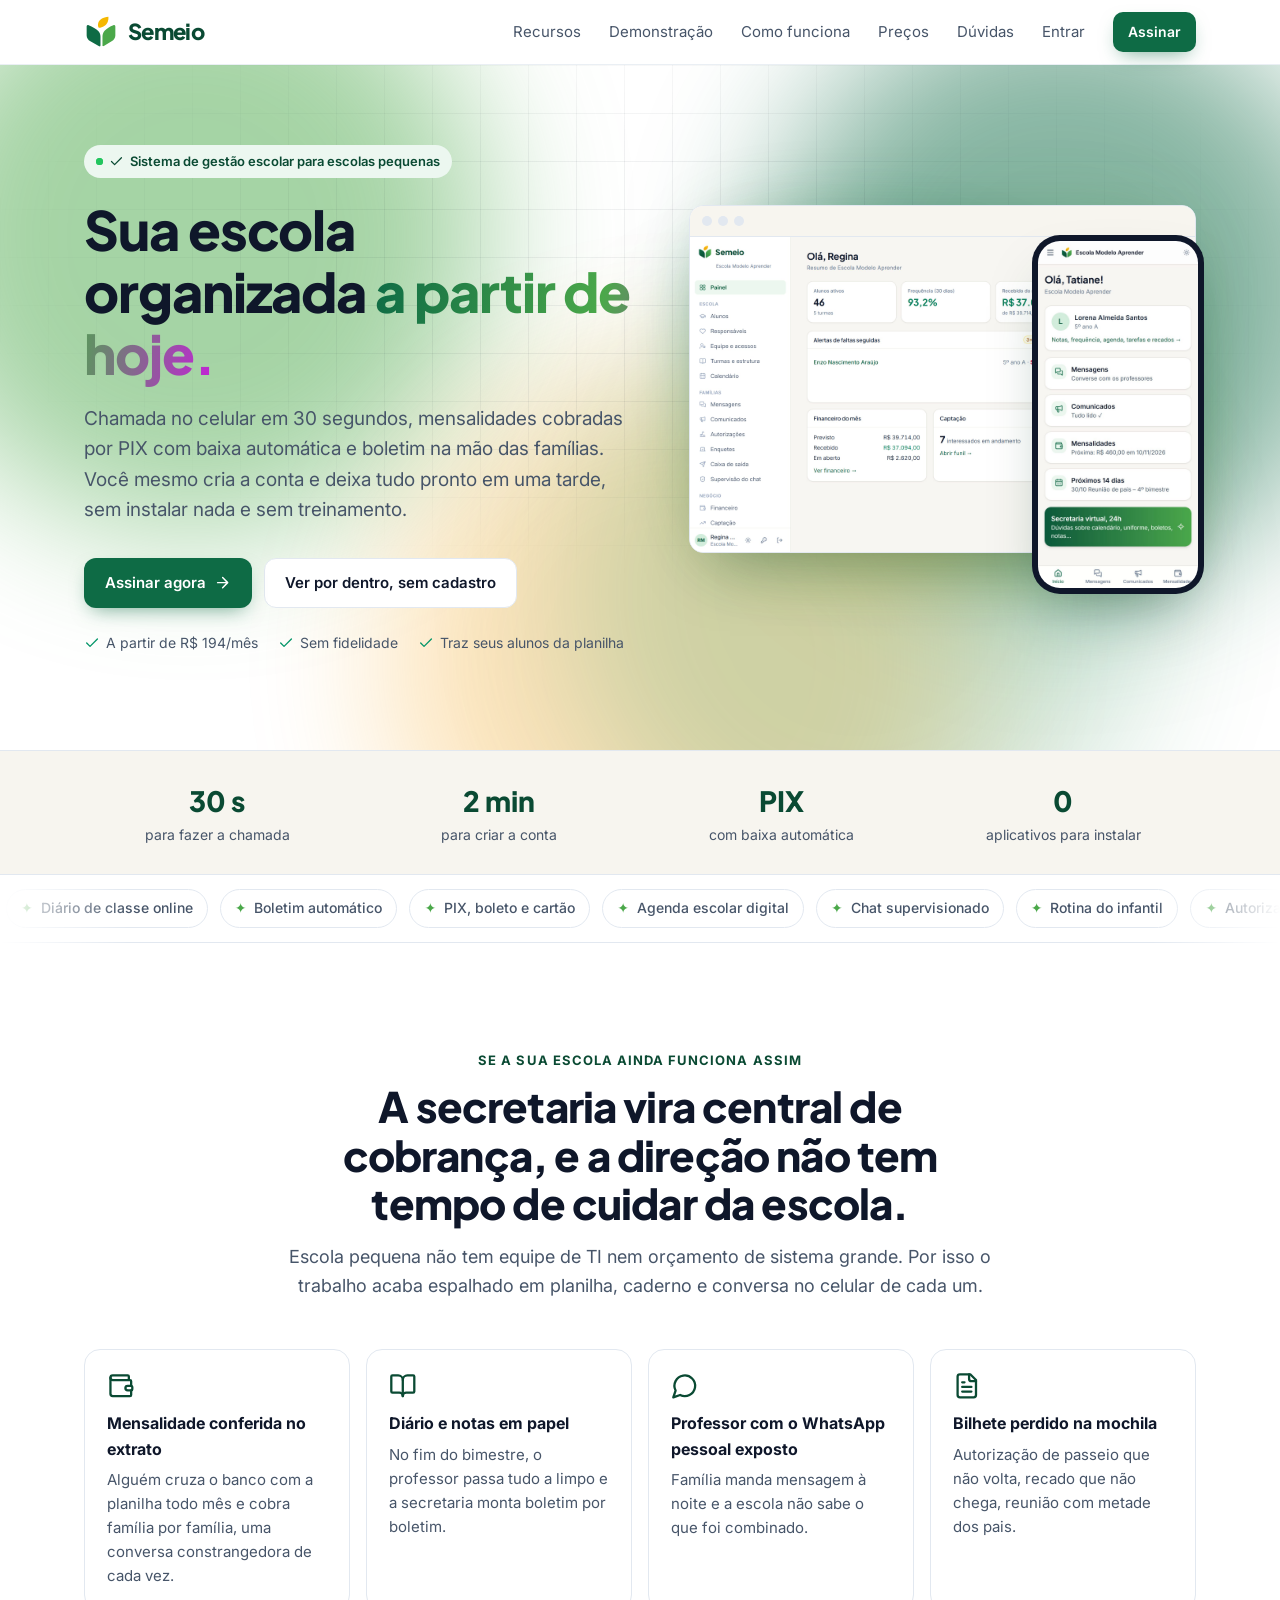
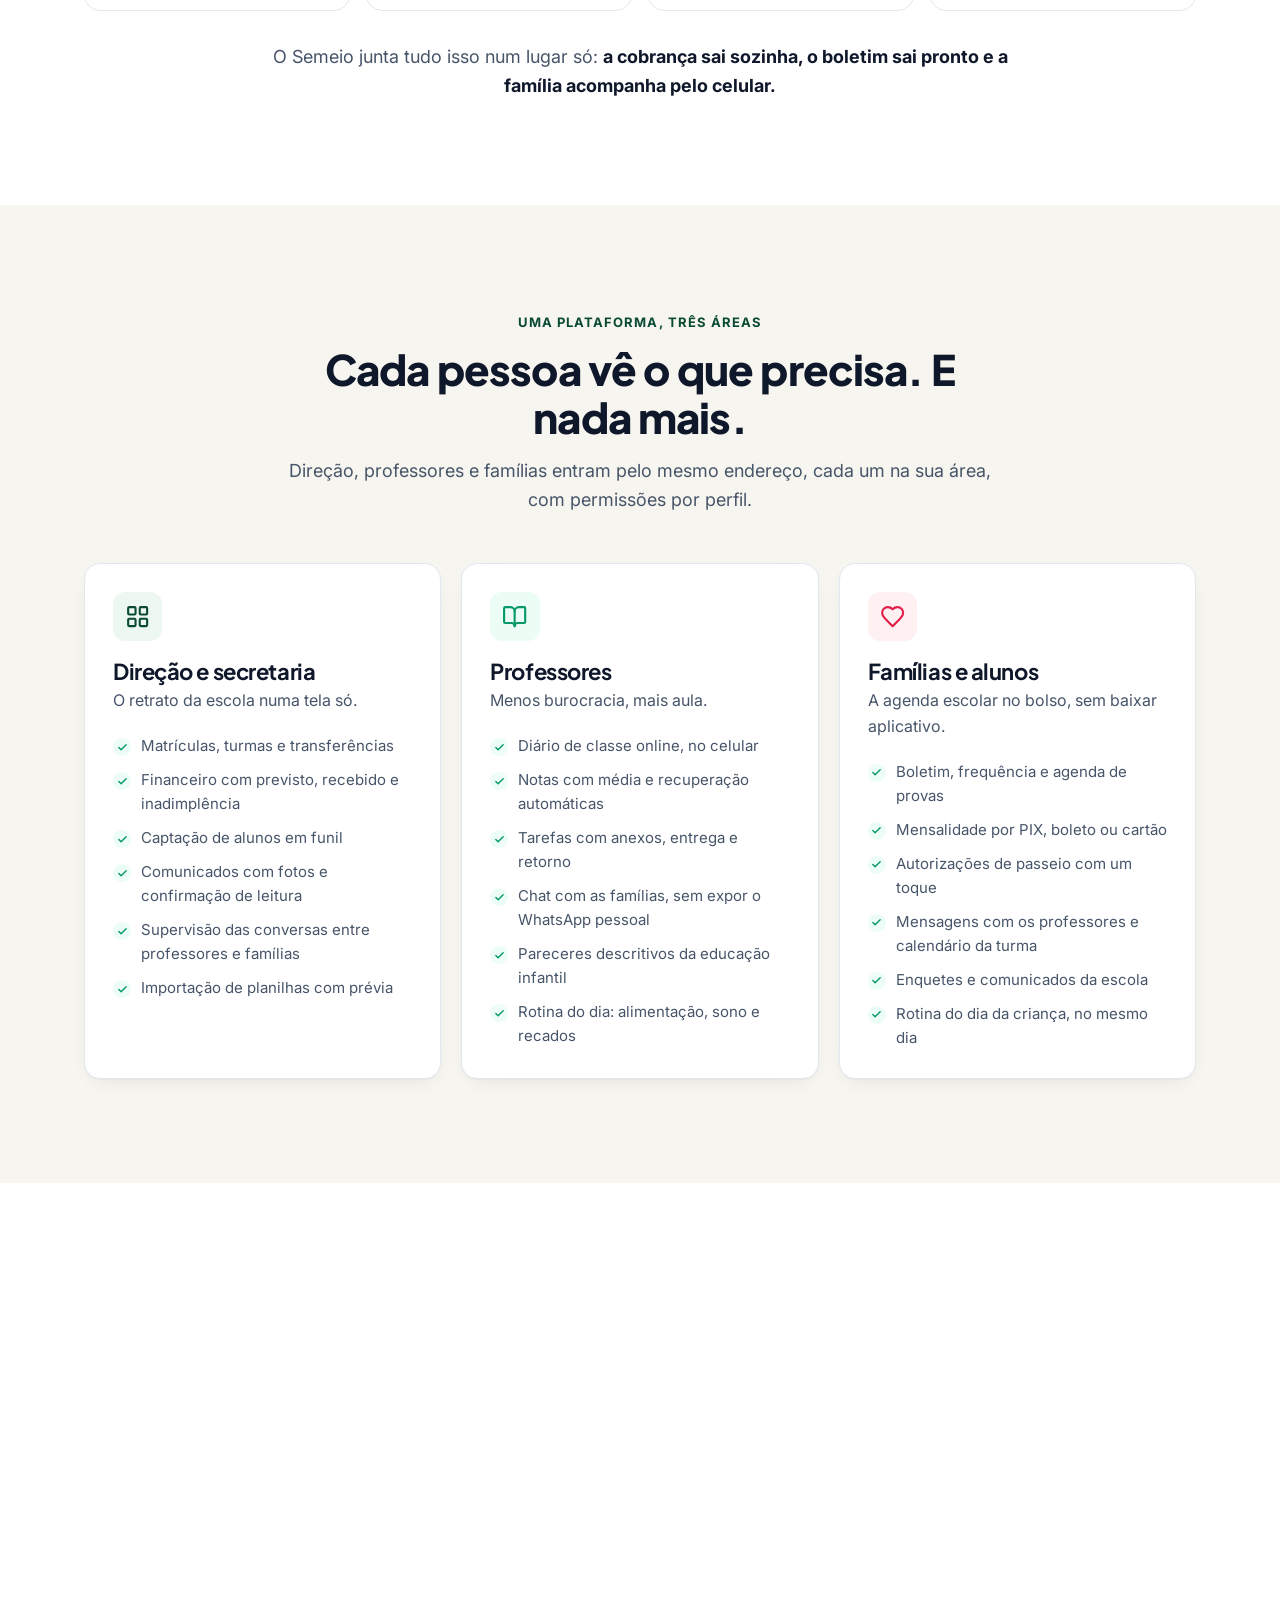
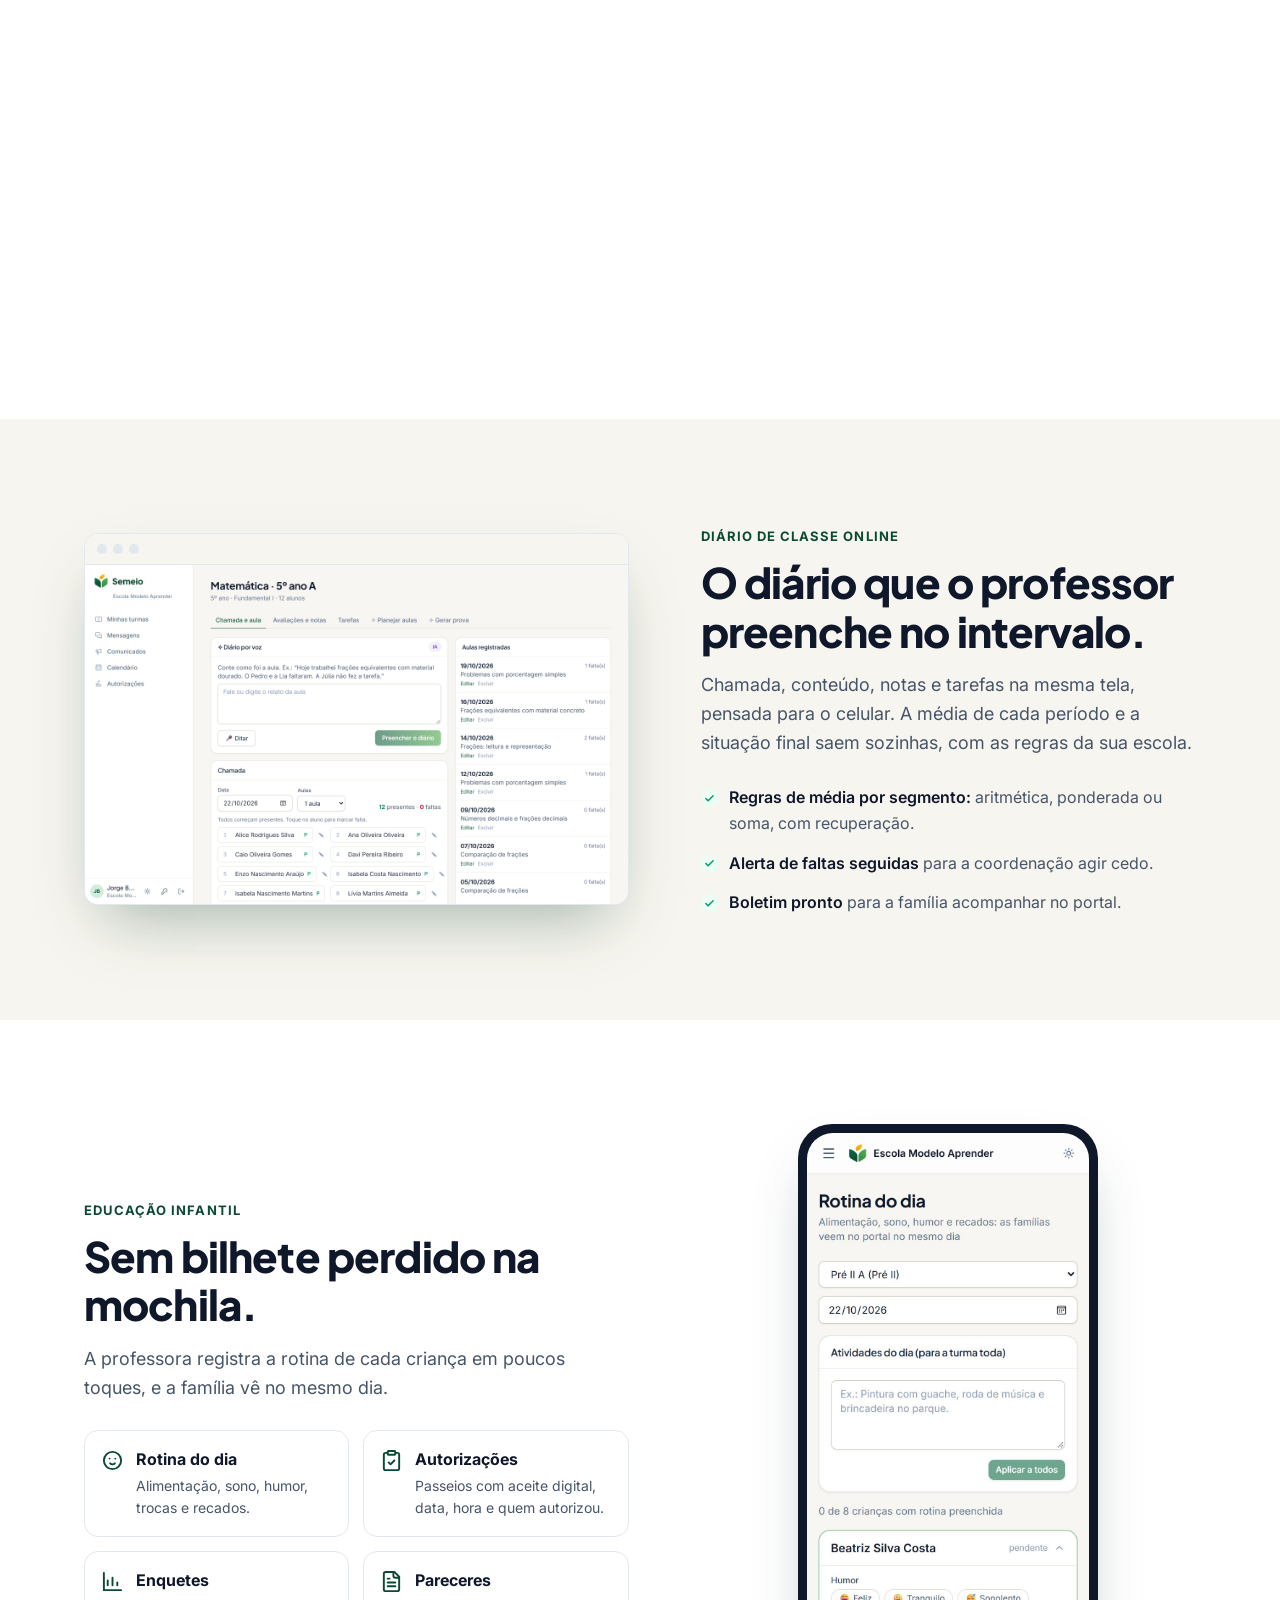
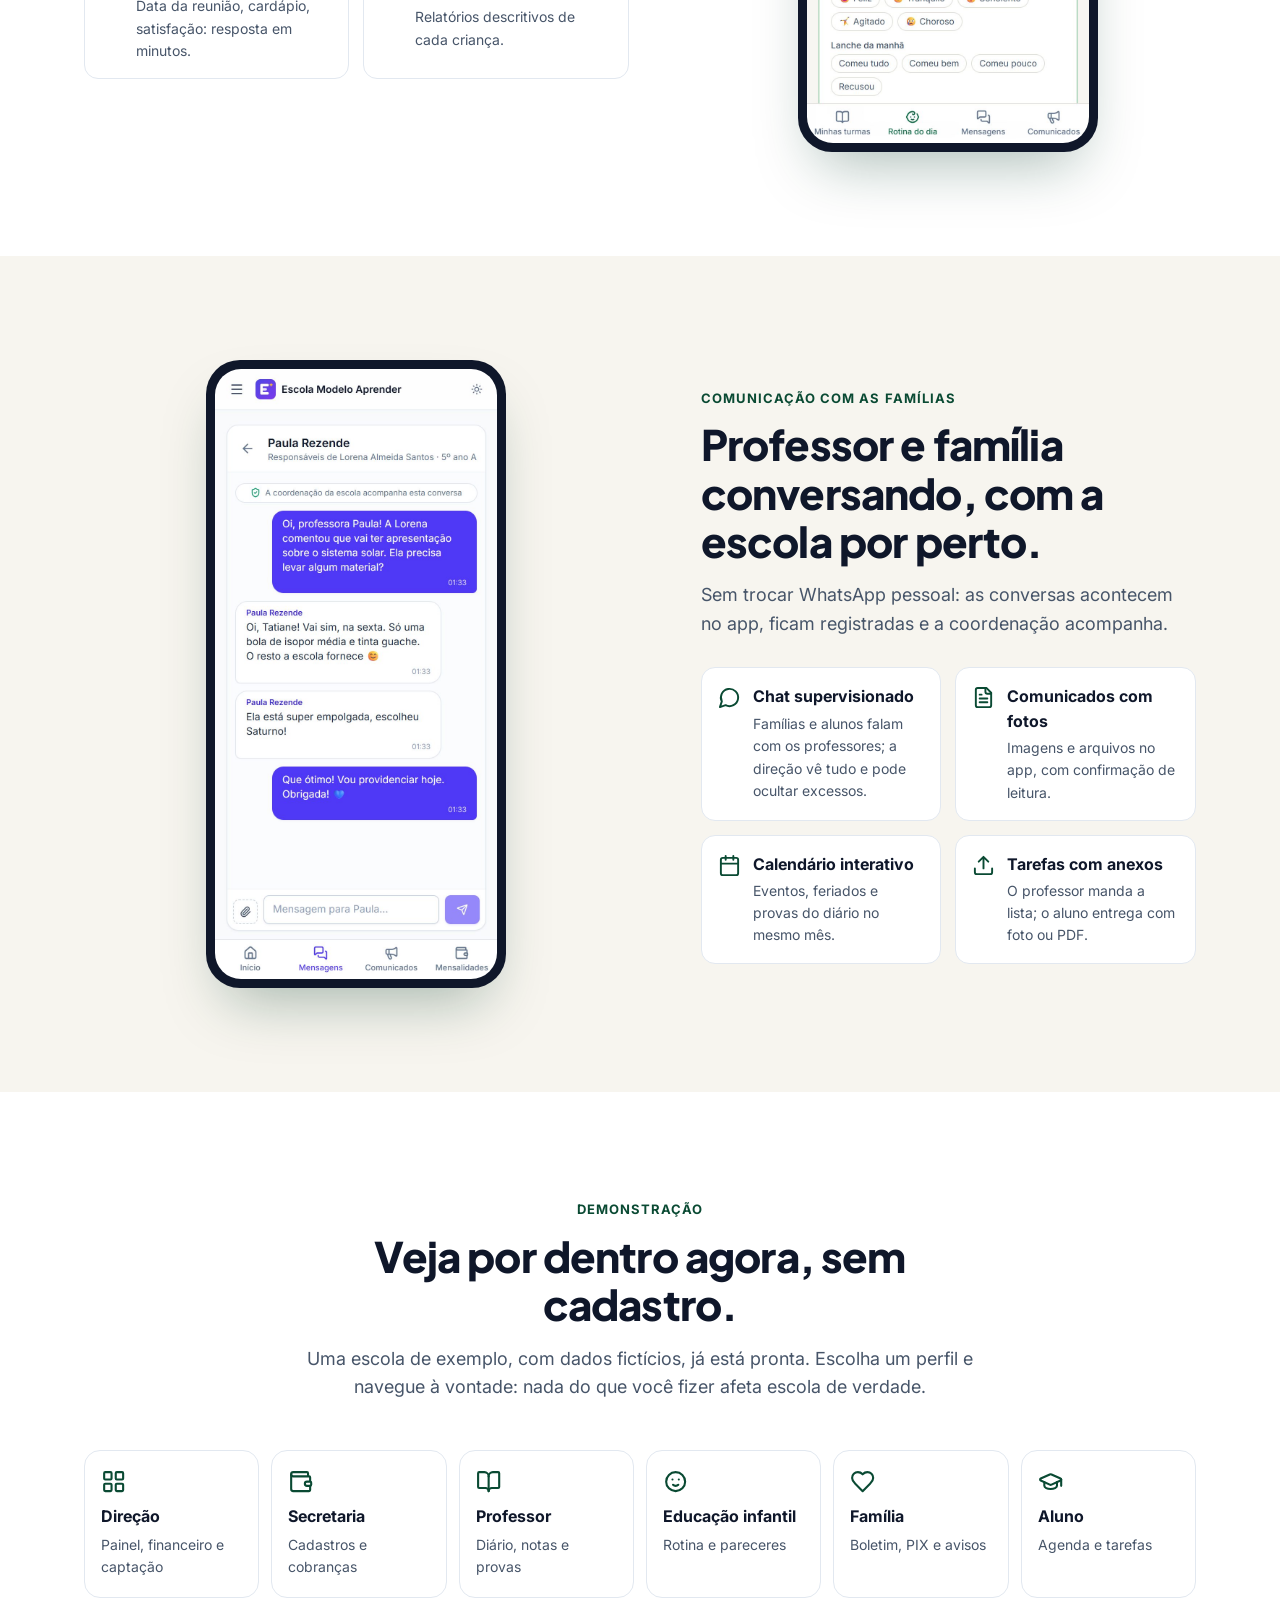
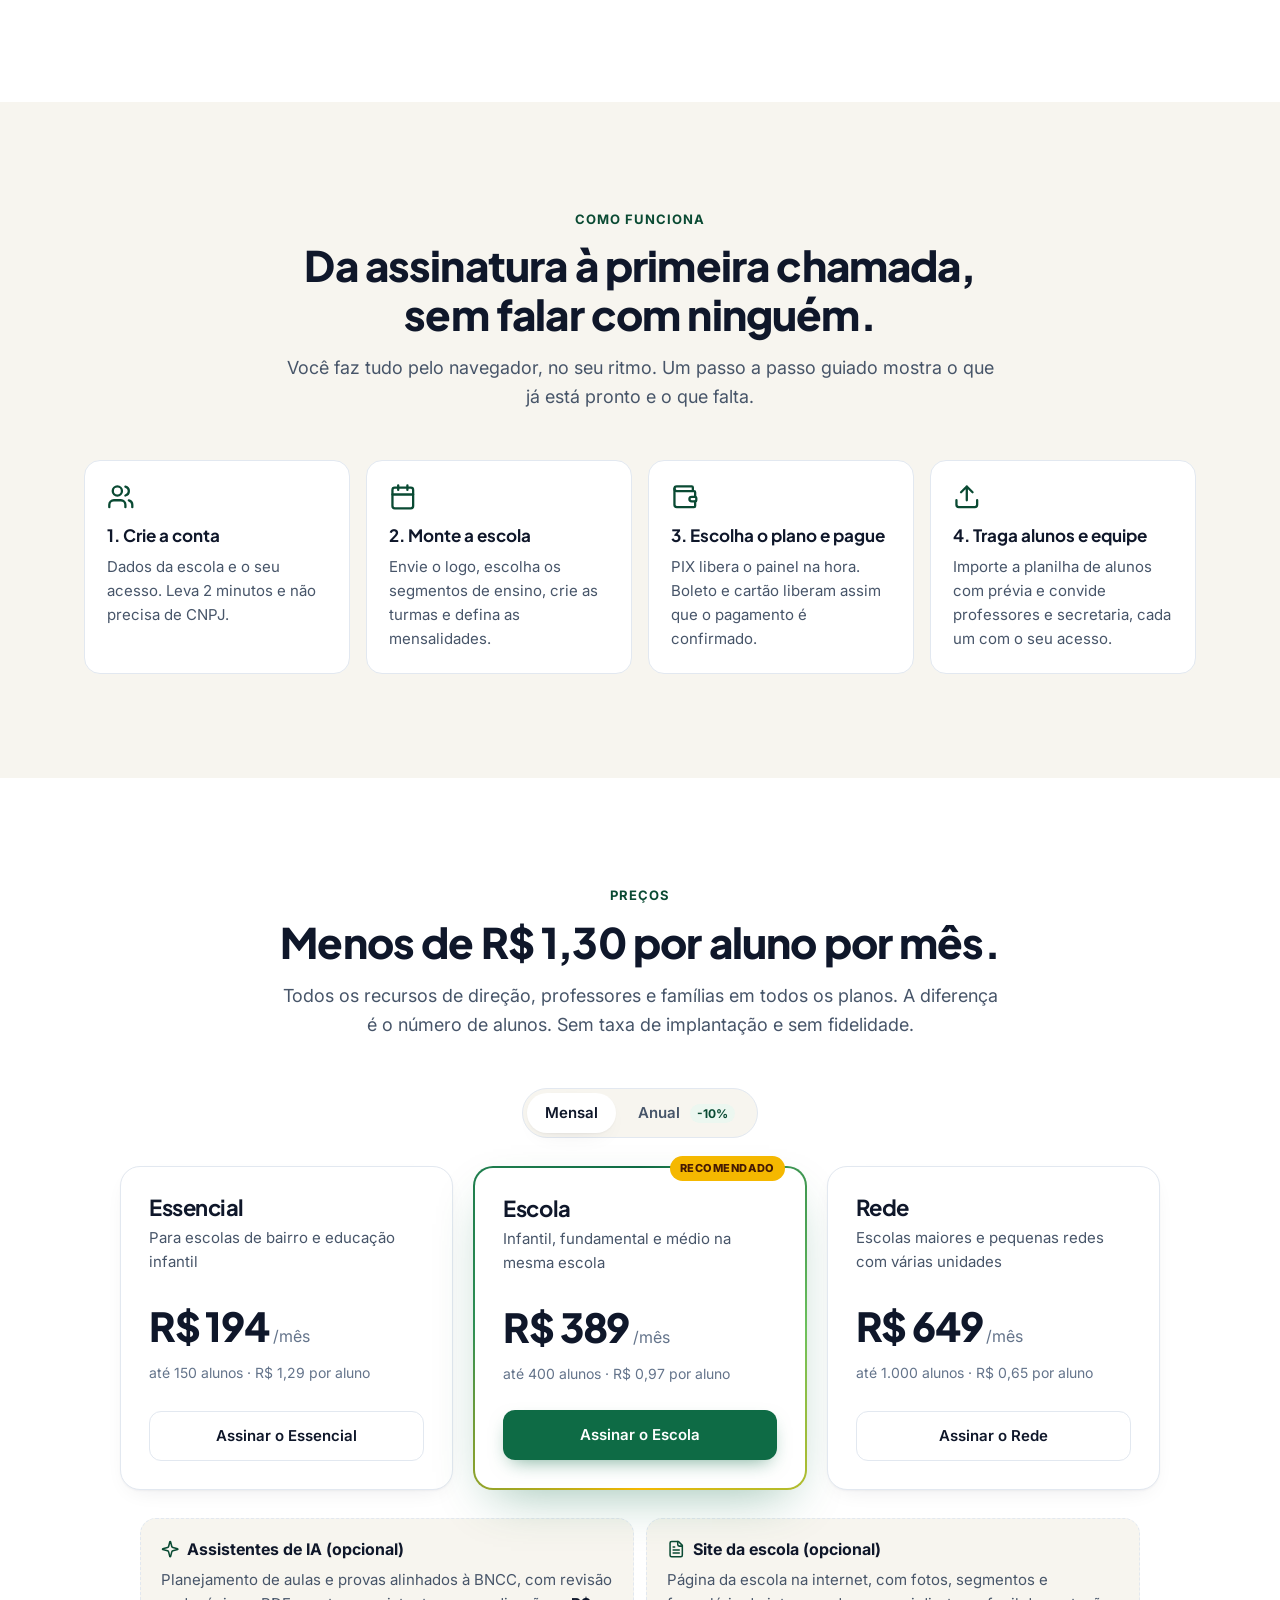
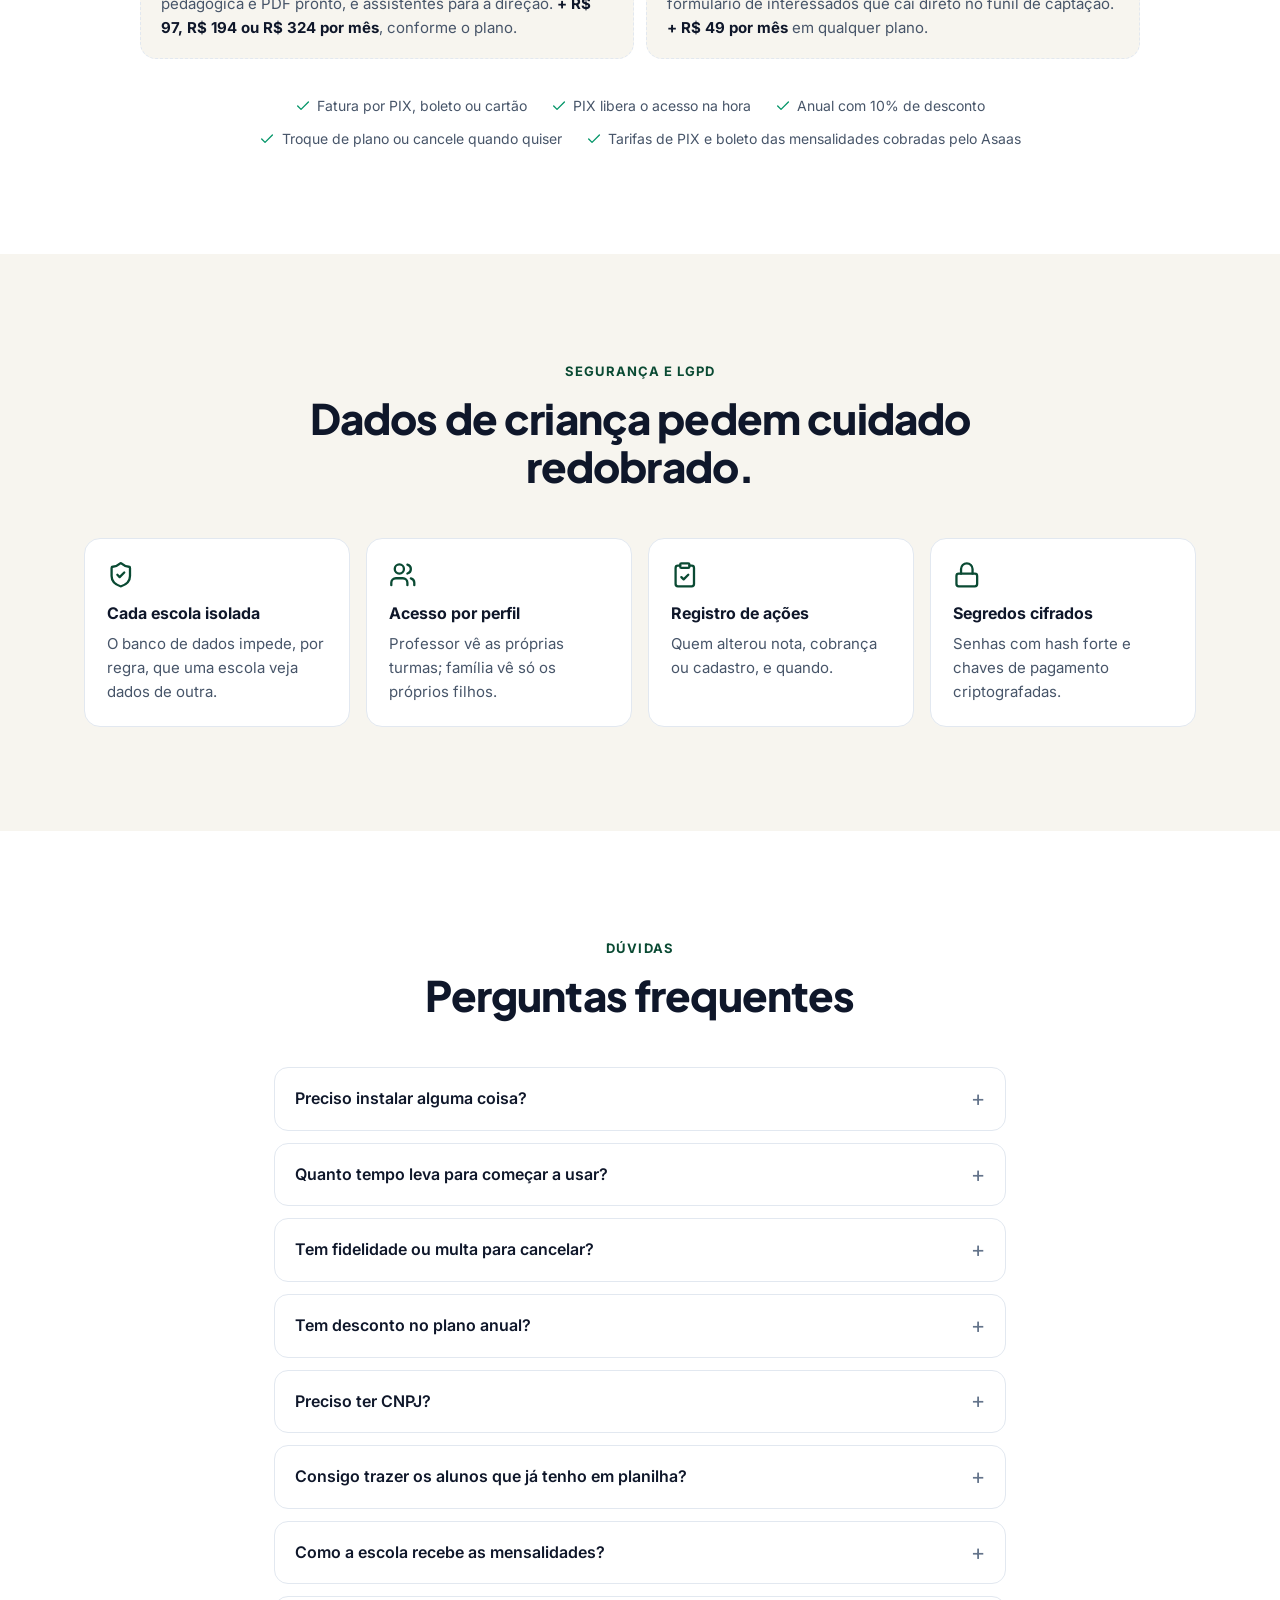
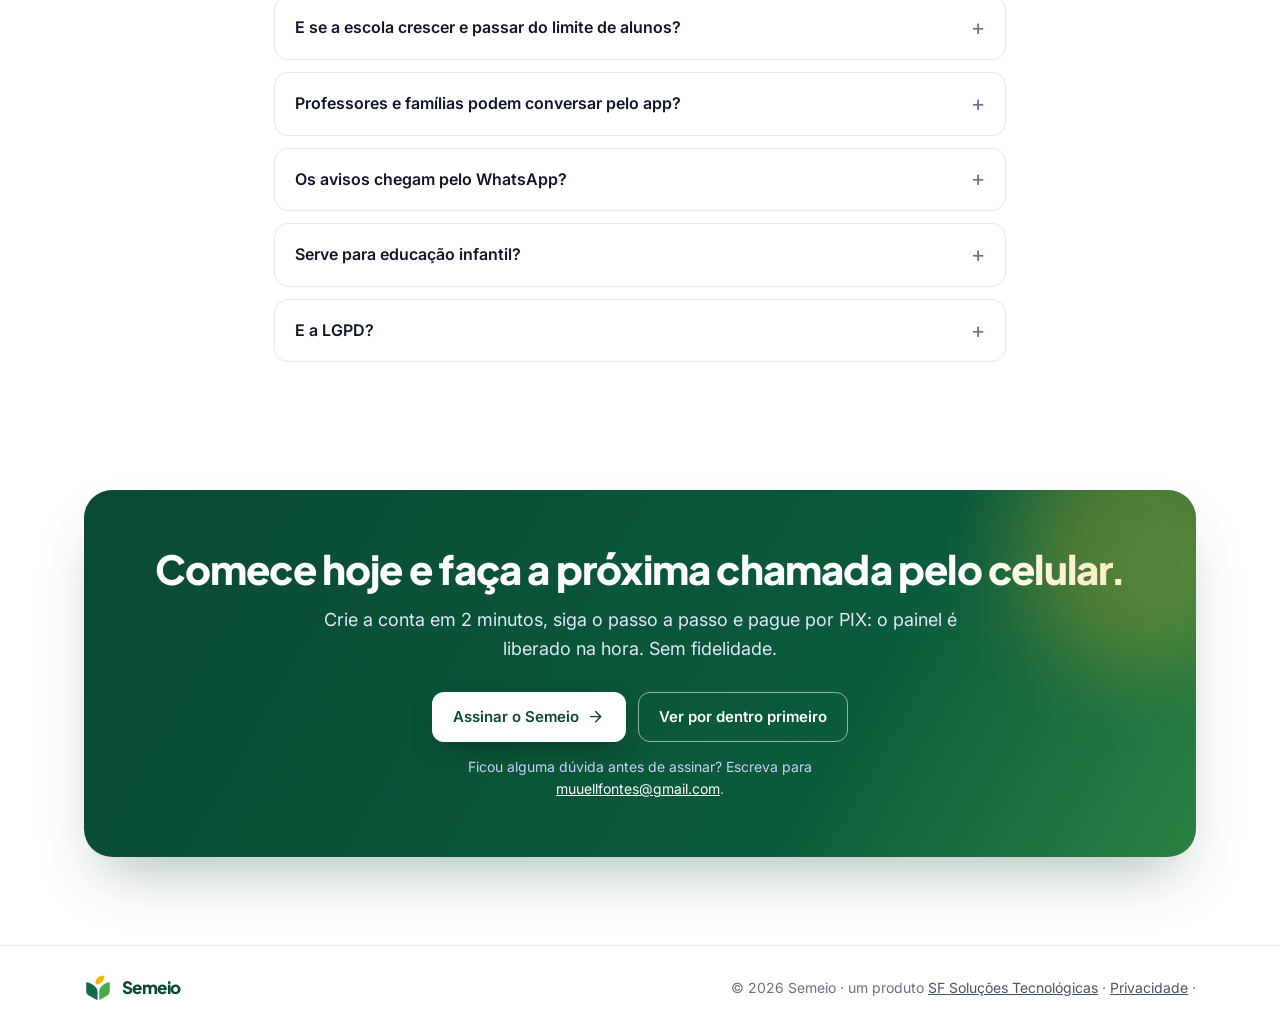
==== index.html @ 4354b530 "Cancelamento pelo painel, plano anual com 10% de desconto e WhatsApp em segundo plano - Direção canc" ====
<!doctype html>
<html lang="pt-BR">
  <head>
    <meta charset="utf-8" />
    <meta name="viewport" content="width=device-width, initial-scale=1" />
    <title>Sistema de gestão escolar para escolas pequenas | Semeio</title>
    <meta
      name="description"
      content="Sistema de gestão escolar online para escolas pequenas: diário de classe no celular, boletim, mensalidades por PIX com baixa automática e agenda digital para as famílias. A partir de R$ 194/mês."
    />
    <meta name="robots" content="index, follow, max-image-preview:large" />
    <meta name="theme-color" content="#0e6b45" />
    <link rel="canonical" href="https://sf-solucoestecnologicas.github.io/escolapro/" />
    <meta property="og:type" content="website" />
    <meta property="og:locale" content="pt_BR" />
    <meta property="og:site_name" content="Semeio" />
    <meta property="og:title" content="Semeio: sistema de gestão escolar para escolas pequenas" />
    <meta property="og:description" content="Diário no celular, boletim, mensalidades por PIX e agenda digital para as famílias. Assine e comece a usar no mesmo dia, sem instalar nada." />
    <meta property="og:url" content="https://sf-solucoestecnologicas.github.io/escolapro/" />
    <meta property="og:image" content="https://sf-solucoestecnologicas.github.io/escolapro/img/og.jpg" />
    <meta property="og:image:width" content="1200" />
    <meta property="og:image:height" content="630" />
    <meta property="og:image:alt" content="Painel do Semeio com alunos, frequência e mensalidades do mês" />
    <meta name="twitter:card" content="summary_large_image" />
    <meta name="twitter:title" content="Semeio: sistema de gestão escolar para escolas pequenas" />
    <meta name="twitter:description" content="Diário no celular, boletim, mensalidades por PIX e agenda digital para as famílias." />
    <meta name="twitter:image" content="https://sf-solucoestecnologicas.github.io/escolapro/img/og.jpg" />
    <link rel="icon" href="favicon.svg" type="image/svg+xml" />
    <link rel="apple-touch-icon" href="img/icone-180.png" />
    <link rel="preconnect" href="https://fonts.googleapis.com" />
    <link rel="preconnect" href="https://fonts.gstatic.com" crossorigin />
    <link href="https://fonts.googleapis.com/css2?family=Inter:wght@400;500;600&family=Plus+Jakarta+Sans:wght@600;700;800&display=swap" rel="stylesheet" />
    <link rel="preload" as="image" href="img/painel.jpg" />
    <link rel="stylesheet" href="estilo.css" />
    <link rel="stylesheet" href="movimento.css" />
    <script type="application/ld+json">
      {
        "@context": "https://schema.org",
        "@graph": [
          {
            "@type": "Organization",
            "@id": "https://sf-solucoestecnologicas.github.io/escolapro/#organizacao",
            "name": "Semeio",
            "url": "https://sf-solucoestecnologicas.github.io/escolapro/",
            "logo": "https://sf-solucoestecnologicas.github.io/escolapro/img/icone-180.png",
            "email": "muuellfontes@gmail.com",
            "parentOrganization": { "@type": "Organization", "name": "SF Soluções Tecnológicas" }
          },
          {
            "@type": "SoftwareApplication",
            "name": "Semeio",
            "applicationCategory": "BusinessApplication",
            "applicationSubCategory": "Sistema de gestão escolar",
            "operatingSystem": "Web, Android, iOS",
            "url": "https://sf-solucoestecnologicas.github.io/escolapro/",
            "image": "https://sf-solucoestecnologicas.github.io/escolapro/img/og.jpg",
            "description": "Sistema de gestão escolar online para escolas pequenas de educação infantil, fundamental e médio: matrícula, diário de classe, boletim, mensalidades por PIX, boleto e cartão, e comunicação com as famílias.",
            "inLanguage": "pt-BR",
            "publisher": { "@id": "https://sf-solucoestecnologicas.github.io/escolapro/#organizacao" },
            "offers": [
              { "@type": "Offer", "name": "Essencial (até 150 alunos)", "price": "194.00", "priceCurrency": "BRL", "url": "https://escolapro.fly.dev/cadastro?plano=essencial" },
              { "@type": "Offer", "name": "Escola (até 400 alunos)", "price": "389.00", "priceCurrency": "BRL", "url": "https://escolapro.fly.dev/cadastro?plano=escola" },
              { "@type": "Offer", "name": "Rede (até 1.000 alunos)", "price": "649.00", "priceCurrency": "BRL", "url": "https://escolapro.fly.dev/cadastro?plano=rede" }
            ]
          },
          {
            "@type": "FAQPage",
            "mainEntity": [
              { "@type": "Question", "name": "Preciso instalar alguma coisa?", "acceptedAnswer": { "@type": "Answer", "text": "Não. O Semeio funciona no navegador do computador e do celular. Famílias e professores entram com e-mail ou celular, sem baixar aplicativo." } },
              { "@type": "Question", "name": "Quanto tempo leva para começar a usar?", "acceptedAnswer": { "@type": "Answer", "text": "A conta é criada em 2 minutos e um passo a passo guiado deixa logo, séries, turmas e mensalidades prontos no mesmo dia. Pagando por PIX, o acesso é liberado na hora." } },
              { "@type": "Question", "name": "Tem fidelidade ou multa para cancelar?", "acceptedAnswer": { "@type": "Answer", "text": "Não. Você cancela pelo próprio painel, sem multa. A escola continua usando até o fim do período já pago e escolhe se os dados ficam guardados ou são apagados." } },
              { "@type": "Question", "name": "Tem desconto no plano anual?", "acceptedAnswer": { "@type": "Answer", "text": "Sim. No pagamento anual você paga 12 meses com 10% de desconto, numa fatura só por ano." } },
              { "@type": "Question", "name": "Preciso ter CNPJ?", "acceptedAnswer": { "@type": "Answer", "text": "Não. Sem CNPJ, a assinatura sai no CPF do responsável pela escola." } },
              { "@type": "Question", "name": "Consigo trazer os alunos que já tenho em planilha?", "acceptedAnswer": { "@type": "Answer", "text": "Sim. Você envia a planilha em CSV, o sistema reconhece as colunas, mostra uma prévia e não duplica quem já está cadastrado." } },
              { "@type": "Question", "name": "Como a escola recebe as mensalidades?", "acceptedAnswer": { "@type": "Answer", "text": "As famílias pagam por PIX, boleto ou cartão e o dinheiro cai direto numa conta Asaas no nome da escola, com baixa automática no Semeio." } },
              { "@type": "Question", "name": "Serve para educação infantil?", "acceptedAnswer": { "@type": "Answer", "text": "Sim. Além das séries com nota, o Semeio tem rotina diária, pareceres descritivos e autorizações digitais para a educação infantil." } }
            ]
          }
        ]
      }
    </script>
  </head>
  <body>
    <!-- Ícones (Lucide, licença ISC) -->
    <svg width="0" height="0" style="position: absolute" aria-hidden="true">
      <defs>
        <symbol id="i-sparkles" viewBox="0 0 24 24"><path d="M9.94 15.5A2 2 0 0 0 8.5 14.06l-6.14-1.58a.5.5 0 0 1 0-.96L8.5 9.94A2 2 0 0 0 9.94 8.5l1.58-6.14a.5.5 0 0 1 .96 0l1.58 6.14a2 2 0 0 0 1.44 1.44l6.14 1.58a.5.5 0 0 1 0 .96l-6.14 1.58a2 2 0 0 0-1.44 1.44l-1.58 6.14a.5.5 0 0 1-.96 0z" /></symbol>
        <symbol id="i-check" viewBox="0 0 24 24"><path d="M20 6 9 17l-5-5" /></symbol>
        <symbol id="i-grid" viewBox="0 0 24 24"><rect width="7" height="7" x="3" y="3" rx="1" /><rect width="7" height="7" x="14" y="3" rx="1" /><rect width="7" height="7" x="14" y="14" rx="1" /><rect width="7" height="7" x="3" y="14" rx="1" /></symbol>
        <symbol id="i-book" viewBox="0 0 24 24"><path d="M12 7v14" /><path d="M3 18a1 1 0 0 1-1-1V4a1 1 0 0 1 1-1h5a4 4 0 0 1 4 4 4 4 0 0 1 4-4h5a1 1 0 0 1 1 1v13a1 1 0 0 1-1 1h-6a3 3 0 0 0-3 3 3 3 0 0 0-3-3z" /></symbol>
        <symbol id="i-heart" viewBox="0 0 24 24"><path d="M19 14c1.49-1.46 3-3.21 3-5.5A5.5 5.5 0 0 0 16.5 3c-1.76 0-3 .5-4.5 2-1.5-1.5-2.74-2-4.5-2A5.5 5.5 0 0 0 2 8.5c0 2.3 1.5 4.05 3 5.5l7 7Z" /></symbol>
        <symbol id="i-chat" viewBox="0 0 24 24"><path d="M7.9 20A9 9 0 1 0 4 16.1L2 22Z" /></symbol>
        <symbol id="i-wallet" viewBox="0 0 24 24"><path d="M19 7V4a1 1 0 0 0-1-1H5a2 2 0 0 0 0 4h15a1 1 0 0 1 1 1v4h-3a2 2 0 0 0 0 4h3a1 1 0 0 0 1-1v-2a1 1 0 0 0-1-1" /><path d="M3 5v14a2 2 0 0 0 2 2h15a1 1 0 0 0 1-1v-4" /></symbol>
        <symbol id="i-mic" viewBox="0 0 24 24"><path d="M12 2a3 3 0 0 0-3 3v7a3 3 0 0 0 6 0V5a3 3 0 0 0-3-3Z" /><path d="M19 10v2a7 7 0 0 1-14 0v-2" /><path d="M12 19v3" /></symbol>
        <symbol id="i-file" viewBox="0 0 24 24"><path d="M15 2H6a2 2 0 0 0-2 2v16a2 2 0 0 0 2 2h12a2 2 0 0 0 2-2V7Z" /><path d="M14 2v4a2 2 0 0 0 2 2h4" /><path d="M16 13H8M16 17H8M10 9H8" /></symbol>
        <symbol id="i-calendar" viewBox="0 0 24 24"><rect width="18" height="18" x="3" y="4" rx="2" /><path d="M16 2v4M8 2v4M3 10h18" /></symbol>
        <symbol id="i-clipboard" viewBox="0 0 24 24"><rect width="8" height="4" x="8" y="2" rx="1" /><path d="M16 4h2a2 2 0 0 1 2 2v14a2 2 0 0 1-2 2H6a2 2 0 0 1-2-2V6a2 2 0 0 1 2-2h2" /><path d="m9 14 2 2 4-4" /></symbol>
        <symbol id="i-chart" viewBox="0 0 24 24"><path d="M3 3v18h18" /><path d="M7 16v-5M12 16V8M17 16v-3" /></symbol>
        <symbol id="i-trend" viewBox="0 0 24 24"><path d="m22 7-8.5 8.5-5-5L2 17" /><path d="M16 7h6v6" /></symbol>
        <symbol id="i-shield" viewBox="0 0 24 24"><path d="M20 13c0 5-3.5 7.5-7.66 8.95a1 1 0 0 1-.67-.01C7.5 20.5 4 18 4 13V6a1 1 0 0 1 1-1c2 0 4.5-1.2 6.24-2.72a1.17 1.17 0 0 1 1.52 0C14.51 3.81 17 5 19 5a1 1 0 0 1 1 1z" /><path d="m9 12 2 2 4-4" /></symbol>
        <symbol id="i-upload" viewBox="0 0 24 24"><path d="M21 15v4a2 2 0 0 1-2 2H5a2 2 0 0 1-2-2v-4" /><path d="m17 8-5-5-5 5M12 3v12" /></symbol>
        <symbol id="i-cap" viewBox="0 0 24 24"><path d="M21.42 10.92a1 1 0 0 0-.02-1.84L12.83 5.18a2 2 0 0 0-1.66 0L2.6 9.08a1 1 0 0 0 0 1.83l8.57 3.91a2 2 0 0 0 1.66 0z" /><path d="M22 10v6M6 12.5V16a6 3 0 0 0 12 0v-3.5" /></symbol>
        <symbol id="i-smile" viewBox="0 0 24 24"><circle cx="12" cy="12" r="9" /><path d="M9 10h.01M15 10h.01M9.5 15a3.5 3.5 0 0 0 5 0" /></symbol>
        <symbol id="i-lock" viewBox="0 0 24 24"><rect width="18" height="11" x="3" y="11" rx="2" /><path d="M7 11V7a5 5 0 0 1 10 0v4" /></symbol>
        <symbol id="i-users" viewBox="0 0 24 24"><path d="M16 21v-2a4 4 0 0 0-4-4H6a4 4 0 0 0-4 4v2" /><circle cx="9" cy="7" r="4" /><path d="M22 21v-2a4 4 0 0 0-3-3.87M16 3.13a4 4 0 0 1 0 7.75" /></symbol>
        <symbol id="i-menu" viewBox="0 0 24 24"><path d="M4 6h16M4 12h16M4 18h16" /></symbol>
        <symbol id="i-arrow" viewBox="0 0 24 24"><path d="M5 12h14M12 5l7 7-7 7" /></symbol>
        <symbol id="i-logo" viewBox="0 0 64 64">
          <path d="M5 21.5c0-1.9 1.9-3.1 3.7-2.4 7.3 2.9 14.3 6.6 18.6 11.5 2.6 3 3.7 6.6 3.7 10.5v16.4c0 1.3-1.4 2.1-2.5 1.5L12 49.6C7.7 47.3 5 43.4 5 38.7Z" fill="#0E6B45" />
          <path d="M59 21.5c0-1.9-1.9-3.1-3.7-2.4-6.6 2.6-12.7 6-16.5 10.5-2.7 3.1-4 6.8-4 10.8v16.6c0 1.3 1.4 2.1 2.5 1.5L52 49.6c4.3-2.3 7-6.2 7-10.9Z" fill="#4BA84A" />
          <path d="M46 3.5c-10.2.9-17.6 5.4-19.4 12.6-.8 3.3-.1 6.2 1.3 8.1 7.4-.4 14.3-4.3 16.9-11.4 1.1-3 1.5-6 1.2-9.3Z" fill="#F5B800" />
        </symbol>
      </defs>
    </svg>

    <div class="progresso" aria-hidden="true"></div>
    <header class="topo">
      <div class="conteiner topo__linha">
        <a href="#" class="marca" aria-label="Semeio, início">
          <svg class="marca__simbolo"><use href="#i-logo" /></svg>
          <span>Semeio</span>
        </a>
        <nav class="topo__menu" id="menu" aria-label="Seções">
          <a href="#recursos">Recursos</a>
          <a href="#demonstracao">Demonstração</a>
          <a href="#como-funciona">Como funciona</a>
          <a href="#precos">Preços</a>
          <a href="#duvidas">Dúvidas</a>
          <a href="https://escolapro.fly.dev/" data-app="/" data-evento="entrar">Entrar</a>
        </nav>
        <div class="topo__acoes">
          <a class="botao botao--primario botao--pequeno" href="https://escolapro.fly.dev/cadastro" data-app="/cadastro" data-evento="assinar" data-origem-cta="topo">Assinar</a>
          <button class="topo__abrir" aria-label="Abrir menu" aria-expanded="false" aria-controls="menu"><svg class="ic"><use href="#i-menu" /></svg></button>
        </div>
      </div>
    </header>

    <main>
      <!-- Abertura -->
      <section class="abertura">
        <div class="aurora" aria-hidden="true"><span></span><span></span><span></span><span></span></div>
        <div class="grade-fundo" aria-hidden="true"></div>
        <div class="conteiner abertura__grade">
          <div class="abertura__texto">
            <span class="selo entrada" style="--i: 0"><span class="selo__ponto"></span><svg class="ic"><use href="#i-check" /></svg> Sistema de gestão escolar para escolas pequenas</span>
            <h1 class="entrada" style="--i: 1">Sua escola organizada <span class="destaque">a partir de hoje.</span></h1>
            <p class="abertura__sub entrada" style="--i: 2">
              Chamada no celular em 30 segundos, mensalidades cobradas por PIX com baixa automática e boletim na mão das famílias. Você mesmo cria a conta e deixa tudo pronto em uma tarde, sem instalar nada e sem treinamento.
            </p>
            <div class="abertura__ctas entrada" style="--i: 3">
              <a class="botao botao--primario botao--brilho" href="https://escolapro.fly.dev/cadastro" data-app="/cadastro" data-evento="assinar" data-origem-cta="abertura">Assinar agora <svg class="ic"><use href="#i-arrow" /></svg></a>
              <a class="botao botao--secundario" href="https://escolapro.fly.dev/?demo=direcao" data-app="/?demo=direcao" data-evento="demo" data-perfil="direcao">Ver por dentro, sem cadastro</a>
            </div>
            <ul class="garantias entrada" style="--i: 4">
              <li><svg class="ic"><use href="#i-check" /></svg> A partir de R$ 194/mês</li>
              <li><svg class="ic"><use href="#i-check" /></svg> Sem fidelidade</li>
              <li><svg class="ic"><use href="#i-check" /></svg> Traz seus alunos da planilha</li>
            </ul>
          </div>
          <div class="vitrine entrada" style="--i: 2" aria-label="Telas do Semeio">
            <div class="vitrine__luz" aria-hidden="true"></div>
            <figure class="navegador">
              <div class="navegador__barra"><span></span><span></span><span></span></div>
              <picture>
                <source srcset="img/painel-escuro.jpg" media="(prefers-color-scheme: dark)" />
                <img src="img/painel.jpg" width="1280" height="800" fetchpriority="high" alt="Painel da direção no sistema de gestão escolar Semeio com alunos ativos, frequência, recebimentos do mês e inadimplência" />
              </picture>
            </figure>
            <figure class="celular celular--vitrine">
              <img src="img/portal-familia.jpg" width="390" height="844" alt="Portal da família no celular com mensalidades e comunicados da escola" loading="lazy" />
            </figure>
          </div>
        </div>
      </section>

      <!-- Faixa de destaques -->
      <section class="faixa" aria-label="Destaques">
        <div class="conteiner faixa__grade">
          <div><strong data-contar="30" data-sufixo=" s">30 s</strong><span>para fazer a chamada</span></div>
          <div><strong data-contar="2" data-sufixo=" min">2 min</strong><span>para criar a conta</span></div>
          <div><strong>PIX</strong><span>com baixa automática</span></div>
          <div><strong>0</strong><span>aplicativos para instalar</span></div>
        </div>
      </section>

      <!-- Faixa rolante de recursos -->
      <div class="marquise" aria-label="Recursos do Semeio">
        <div class="marquise__trilho">
          <ul>
            <li>Diário de classe online</li>
            <li>Boletim automático</li>
            <li>PIX, boleto e cartão</li>
            <li>Agenda escolar digital</li>
            <li>Chat supervisionado</li>
            <li>Rotina do infantil</li>
            <li>Autorizações digitais</li>
            <li>Calendário escolar</li>
            <li>Enquetes</li>
            <li>Comunicados com fotos</li>
            <li>Matrículas e rematrículas</li>
            <li>Controle de inadimplência</li>
          </ul>
          <ul aria-hidden="true">
            <li>Diário de classe online</li>
            <li>Boletim automático</li>
            <li>PIX, boleto e cartão</li>
            <li>Agenda escolar digital</li>
            <li>Chat supervisionado</li>
            <li>Rotina do infantil</li>
            <li>Autorizações digitais</li>
            <li>Calendário escolar</li>
            <li>Enquetes</li>
            <li>Comunicados com fotos</li>
            <li>Matrículas e rematrículas</li>
            <li>Controle de inadimplência</li>
          </ul>
        </div>
      </div>

      <!-- Dor -->
      <section id="problema" class="secao">
        <div class="conteiner">
          <header class="secao__titulo">
            <span class="sobretitulo">Se a sua escola ainda funciona assim</span>
            <h2>A secretaria vira central de cobrança, e a direção não tem tempo de cuidar da escola.</h2>
            <p>Escola pequena não tem equipe de TI nem orçamento de sistema grande. Por isso o trabalho acaba espalhado em planilha, caderno e conversa no celular de cada um.</p>
          </header>
          <div class="seguranca">
            <div><svg class="ic"><use href="#i-wallet" /></svg><b>Mensalidade conferida no extrato</b><span>Alguém cruza o banco com a planilha todo mês e cobra família por família, uma conversa constrangedora de cada vez.</span></div>
            <div><svg class="ic"><use href="#i-book" /></svg><b>Diário e notas em papel</b><span>No fim do bimestre, o professor passa tudo a limpo e a secretaria monta boletim por boletim.</span></div>
            <div><svg class="ic"><use href="#i-chat" /></svg><b>Professor com o WhatsApp pessoal exposto</b><span>Família manda mensagem à noite e a escola não sabe o que foi combinado.</span></div>
            <div><svg class="ic"><use href="#i-file" /></svg><b>Bilhete perdido na mochila</b><span>Autorização de passeio que não volta, recado que não chega, reunião com metade dos pais.</span></div>
          </div>
          <p class="virada">O Semeio junta tudo isso num lugar só: <b>a cobrança sai sozinha, o boletim sai pronto e a família acompanha pelo celular.</b></p>
        </div>
      </section>

      <!-- Áreas -->
      <section id="recursos" class="secao secao--suave">
        <div class="conteiner">
          <header class="secao__titulo">
            <span class="sobretitulo">Uma plataforma, três áreas</span>
            <h2>Cada pessoa vê o que precisa. E nada mais.</h2>
            <p>Direção, professores e famílias entram pelo mesmo endereço, cada um na sua área, com permissões por perfil.</p>
          </header>
          <div class="areas">
            <article class="area">
              <span class="area__icone"><svg class="ic"><use href="#i-grid" /></svg></span>
              <h3>Direção e secretaria</h3>
              <p>O retrato da escola numa tela só.</p>
              <ul class="lista-check">
                <li>Matrículas, turmas e transferências</li>
                <li>Financeiro com previsto, recebido e inadimplência</li>
                <li>Captação de alunos em funil</li>
                <li>Comunicados com fotos e confirmação de leitura</li>
                <li>Supervisão das conversas entre professores e famílias</li>
                <li>Importação de planilhas com prévia</li>
              </ul>
            </article>
            <article class="area">
              <span class="area__icone area__icone--verde"><svg class="ic"><use href="#i-book" /></svg></span>
              <h3>Professores</h3>
              <p>Menos burocracia, mais aula.</p>
              <ul class="lista-check">
                <li>Diário de classe online, no celular</li>
                <li>Notas com média e recuperação automáticas</li>
                <li>Tarefas com anexos, entrega e retorno</li>
                <li>Chat com as famílias, sem expor o WhatsApp pessoal</li>
                <li>Pareceres descritivos da educação infantil</li>
                <li>Rotina do dia: alimentação, sono e recados</li>
              </ul>
            </article>
            <article class="area">
              <span class="area__icone area__icone--rosa"><svg class="ic"><use href="#i-heart" /></svg></span>
              <h3>Famílias e alunos</h3>
              <p>A agenda escolar no bolso, sem baixar aplicativo.</p>
              <ul class="lista-check">
                <li>Boletim, frequência e agenda de provas</li>
                <li>Mensalidade por PIX, boleto ou cartão</li>
                <li>Autorizações de passeio com um toque</li>
                <li>Mensagens com os professores e calendário da turma</li>
                <li>Enquetes e comunicados da escola</li>
                <li>Rotina do dia da criança, no mesmo dia</li>
              </ul>
            </article>
          </div>
        </div>
      </section>

      <!-- Financeiro -->
      <section id="financeiro" class="secao">
        <div class="conteiner dupla">
          <div class="dupla__texto">
            <span class="sobretitulo">Mensalidades</span>
            <h2>Mensalidades que se cobram sozinhas.</h2>
            <p>Os contratos geram as cobranças do ano. A família recebe o lembrete, paga por PIX, boleto ou cartão, e a baixa acontece sozinha. Ninguém mais precisa conferir extrato.</p>
            <ul class="lista-check lista-check--grande">
              <li><b>Dinheiro direto na conta da escola.</b> As cobranças saem por uma conta Asaas no nome da escola, instituição autorizada pelo Banco Central.</li>
              <li><b>Lembretes automáticos</b> antes, no dia e depois do vencimento, que param assim que o pagamento cai.</li>
              <li><b>Multa, juros e desconto de pontualidade</b> calculados do jeito que a escola configurou.</li>
              <li><b>Inadimplência à vista</b> no painel, família por família.</li>
            </ul>
          </div>
          <div class="dupla__imagem">
            <figure class="celular">
              <img src="img/portal-pix.jpg" width="390" height="844" alt="Tela de mensalidades do portal da família com botão de pagar por PIX" loading="lazy" />
            </figure>
          </div>
        </div>
      </section>

      <!-- Professor -->
      <section class="secao secao--suave">
        <div class="conteiner dupla dupla--invertida">
          <div class="dupla__texto">
            <span class="sobretitulo">Diário de classe online</span>
            <h2>O diário que o professor preenche no intervalo.</h2>
            <p>Chamada, conteúdo, notas e tarefas na mesma tela, pensada para o celular. A média de cada período e a situação final saem sozinhas, com as regras da sua escola.</p>
            <ul class="lista-check lista-check--grande">
              <li><b>Regras de média por segmento:</b> aritmética, ponderada ou soma, com recuperação.</li>
              <li><b>Alerta de faltas seguidas</b> para a coordenação agir cedo.</li>
              <li><b>Boletim pronto</b> para a família acompanhar no portal.</li>
            </ul>
          </div>
          <div class="dupla__imagem">
            <figure class="navegador navegador--pequeno">
              <div class="navegador__barra"><span></span><span></span><span></span></div>
              <img src="img/diario.jpg" width="1280" height="800" alt="Diário de classe online com chamada e notas da turma" loading="lazy" />
            </figure>
          </div>
        </div>
      </section>

      <!-- Educação infantil -->
      <section class="secao">
        <div class="conteiner dupla">
          <div class="dupla__texto">
            <span class="sobretitulo">Educação infantil</span>
            <h2>Sem bilhete perdido na mochila.</h2>
            <p>A professora registra a rotina de cada criança em poucos toques, e a família vê no mesmo dia.</p>
            <div class="mini-grade">
              <div class="mini"><svg class="ic"><use href="#i-smile" /></svg><b>Rotina do dia</b><span>Alimentação, sono, humor, trocas e recados.</span></div>
              <div class="mini"><svg class="ic"><use href="#i-clipboard" /></svg><b>Autorizações</b><span>Passeios com aceite digital, data, hora e quem autorizou.</span></div>
              <div class="mini"><svg class="ic"><use href="#i-chart" /></svg><b>Enquetes</b><span>Data da reunião, cardápio, satisfação: resposta em minutos.</span></div>
              <div class="mini"><svg class="ic"><use href="#i-file" /></svg><b>Pareceres</b><span>Relatórios descritivos de cada criança.</span></div>
            </div>
          </div>
          <div class="dupla__imagem">
            <figure class="celular">
              <img src="img/rotina.jpg" width="390" height="844" alt="Registro da rotina do dia de uma turma de educação infantil no celular" loading="lazy" />
            </figure>
          </div>
        </div>
      </section>

      <!-- Comunicação -->
      <section id="comunicacao" class="secao secao--suave">
        <div class="conteiner dupla dupla--invertida">
          <div class="dupla__texto">
            <span class="sobretitulo">Comunicação com as famílias</span>
            <h2>Professor e família conversando, com a escola por perto.</h2>
            <p>Sem trocar WhatsApp pessoal: as conversas acontecem no app, ficam registradas e a coordenação acompanha.</p>
            <div class="mini-grade">
              <div class="mini"><svg class="ic"><use href="#i-chat" /></svg><b>Chat supervisionado</b><span>Famílias e alunos falam com os professores; a direção vê tudo e pode ocultar excessos.</span></div>
              <div class="mini"><svg class="ic"><use href="#i-file" /></svg><b>Comunicados com fotos</b><span>Imagens e arquivos no app, com confirmação de leitura.</span></div>
              <div class="mini"><svg class="ic"><use href="#i-calendar" /></svg><b>Calendário interativo</b><span>Eventos, feriados e provas do diário no mesmo mês.</span></div>
              <div class="mini"><svg class="ic"><use href="#i-upload" /></svg><b>Tarefas com anexos</b><span>O professor manda a lista; o aluno entrega com foto ou PDF.</span></div>
            </div>
          </div>
          <div class="dupla__imagem">
            <figure class="celular">
              <img src="img/chat.jpg" width="390" height="844" alt="Conversa entre a professora e a família no chat do Semeio" loading="lazy" />
            </figure>
          </div>
        </div>
      </section>

      <!-- Demonstração -->
      <section id="demonstracao" class="secao">
        <div class="conteiner">
          <header class="secao__titulo">
            <span class="sobretitulo">Demonstração</span>
            <h2>Veja por dentro agora, sem cadastro.</h2>
            <p>Uma escola de exemplo, com dados fictícios, já está pronta. Escolha um perfil e navegue à vontade: nada do que você fizer afeta escola de verdade.</p>
          </header>
          <div class="perfis">
            <a class="perfil" href="https://escolapro.fly.dev/?demo=direcao" data-app="/?demo=direcao" data-evento="demo" data-perfil="direcao"><svg class="ic"><use href="#i-grid" /></svg><b>Direção</b><span>Painel, financeiro e captação</span></a>
            <a class="perfil" href="https://escolapro.fly.dev/?demo=secretaria" data-app="/?demo=secretaria" data-evento="demo" data-perfil="secretaria"><svg class="ic"><use href="#i-wallet" /></svg><b>Secretaria</b><span>Cadastros e cobranças</span></a>
            <a class="perfil" href="https://escolapro.fly.dev/?demo=professor" data-app="/?demo=professor" data-evento="demo" data-perfil="professor"><svg class="ic"><use href="#i-book" /></svg><b>Professor</b><span>Diário, notas e provas</span></a>
            <a class="perfil" href="https://escolapro.fly.dev/?demo=infantil" data-app="/?demo=infantil" data-evento="demo" data-perfil="infantil"><svg class="ic"><use href="#i-smile" /></svg><b>Educação infantil</b><span>Rotina e pareceres</span></a>
            <a class="perfil" href="https://escolapro.fly.dev/?demo=familia" data-app="/?demo=familia" data-evento="demo" data-perfil="familia"><svg class="ic"><use href="#i-heart" /></svg><b>Família</b><span>Boletim, PIX e avisos</span></a>
            <a class="perfil" href="https://escolapro.fly.dev/?demo=aluno" data-app="/?demo=aluno" data-evento="demo" data-perfil="aluno"><svg class="ic"><use href="#i-cap" /></svg><b>Aluno</b><span>Agenda e tarefas</span></a>
          </div>
        </div>
      </section>

      <!-- Como funciona -->
      <section id="como-funciona" class="secao secao--suave">
        <div class="conteiner">
          <header class="secao__titulo">
            <span class="sobretitulo">Como funciona</span>
            <h2>Da assinatura à primeira chamada, sem falar com ninguém.</h2>
            <p>Você faz tudo pelo navegador, no seu ritmo. Um passo a passo guiado mostra o que já está pronto e o que falta.</p>
          </header>
          <div class="seguranca passos">
            <div><svg class="ic"><use href="#i-users" /></svg><b>1. Crie a conta</b><span>Dados da escola e o seu acesso. Leva 2 minutos e não precisa de CNPJ.</span></div>
            <div><svg class="ic"><use href="#i-calendar" /></svg><b>2. Monte a escola</b><span>Envie o logo, escolha os segmentos de ensino, crie as turmas e defina as mensalidades.</span></div>
            <div><svg class="ic"><use href="#i-wallet" /></svg><b>3. Escolha o plano e pague</b><span>PIX libera o painel na hora. Boleto e cartão liberam assim que o pagamento é confirmado.</span></div>
            <div><svg class="ic"><use href="#i-upload" /></svg><b>4. Traga alunos e equipe</b><span>Importe a planilha de alunos com prévia e convide professores e secretaria, cada um com o seu acesso.</span></div>
          </div>
        </div>
      </section>

      <!-- Preços -->
      <section id="precos" class="secao">
        <div class="conteiner">
          <header class="secao__titulo">
            <span class="sobretitulo">Preços</span>
            <h2>Menos de R$ 1,30 por aluno por mês.</h2>
            <p>Todos os recursos de direção, professores e famílias em todos os planos. A diferença é o número de alunos. Sem taxa de implantação e sem fidelidade.</p>
          </header>
          <div class="ciclo" role="radiogroup" aria-label="Forma de pagamento">
            <button type="button" role="radio" aria-checked="true" data-ciclo="mensal">Mensal</button>
            <button type="button" role="radio" aria-checked="false" data-ciclo="anual">Anual <span class="ciclo__selo">-10%</span></button>
          </div>
          <div class="planos">
            <article class="plano" data-base="19400" data-ia="9700" data-alunos="150">
              <h3>Essencial</h3>
              <p class="plano__resumo">Para escolas de bairro e educação infantil</p>
              <div class="plano__preco"><span class="plano__valor">R$ 194</span><span class="plano__periodo">/mês</span></div>
              <p class="plano__limite">até 150 alunos · <span class="plano__por-aluno">R$ 1,29 por aluno</span></p>
              <a class="botao botao--secundario botao--largo" href="https://escolapro.fly.dev/cadastro?plano=essencial" data-app="/cadastro?plano=essencial" data-evento="assinar" data-plano="essencial" data-origem-cta="precos">Assinar o Essencial</a>
            </article>
            <article class="plano plano--destaque" data-base="38900" data-ia="19400" data-alunos="400">
              <span class="plano__fita">Recomendado</span>
              <h3>Escola</h3>
              <p class="plano__resumo">Infantil, fundamental e médio na mesma escola</p>
              <div class="plano__preco"><span class="plano__valor">R$ 389</span><span class="plano__periodo">/mês</span></div>
              <p class="plano__limite">até 400 alunos · <span class="plano__por-aluno">R$ 0,97 por aluno</span></p>
              <a class="botao botao--primario botao--largo" href="https://escolapro.fly.dev/cadastro?plano=escola" data-app="/cadastro?plano=escola" data-evento="assinar" data-plano="escola" data-origem-cta="precos">Assinar o Escola</a>
            </article>
            <article class="plano" data-base="64900" data-ia="32400" data-alunos="1000">
              <h3>Rede</h3>
              <p class="plano__resumo">Escolas maiores e pequenas redes com várias unidades</p>
              <div class="plano__preco"><span class="plano__valor">R$ 649</span><span class="plano__periodo">/mês</span></div>
              <p class="plano__limite">até 1.000 alunos · <span class="plano__por-aluno">R$ 0,65 por aluno</span></p>
              <a class="botao botao--secundario botao--largo" href="https://escolapro.fly.dev/cadastro?plano=rede" data-app="/cadastro?plano=rede" data-evento="assinar" data-plano="rede" data-origem-cta="precos">Assinar o Rede</a>
            </article>
          </div>
          <div class="adicionais">
            <div>
              <b><svg class="ic"><use href="#i-sparkles" /></svg> Assistentes de IA (opcional)</b>
              <span>Planejamento de aulas e provas alinhados à BNCC, com revisão pedagógica e PDF pronto, e assistentes para a direção. <strong>+ R$ 97, R$ 194 ou R$ 324 por mês</strong>, conforme o plano.</span>
            </div>
            <div>
              <b><svg class="ic"><use href="#i-file" /></svg> Site da escola (opcional)</b>
              <span>Página da escola na internet, com fotos, segmentos e formulário de interessados que cai direto no funil de captação. <strong>+ R$ 49 por mês</strong> em qualquer plano.</span>
            </div>
          </div>
          <ul class="incluso">
            <li><svg class="ic"><use href="#i-check" /></svg> Fatura por PIX, boleto ou cartão</li>
            <li><svg class="ic"><use href="#i-check" /></svg> PIX libera o acesso na hora</li>
            <li><svg class="ic"><use href="#i-check" /></svg> Anual com 10% de desconto</li>
            <li><svg class="ic"><use href="#i-check" /></svg> Troque de plano ou cancele quando quiser</li>
            <li><svg class="ic"><use href="#i-check" /></svg> Tarifas de PIX e boleto das mensalidades cobradas pelo Asaas</li>
          </ul>
        </div>
      </section>

      <!-- Segurança -->
      <section class="secao secao--suave">
        <div class="conteiner">
          <header class="secao__titulo">
            <span class="sobretitulo">Segurança e LGPD</span>
            <h2>Dados de criança pedem cuidado redobrado.</h2>
          </header>
          <div class="seguranca">
            <div><svg class="ic"><use href="#i-shield" /></svg><b>Cada escola isolada</b><span>O banco de dados impede, por regra, que uma escola veja dados de outra.</span></div>
            <div><svg class="ic"><use href="#i-users" /></svg><b>Acesso por perfil</b><span>Professor vê as próprias turmas; família vê só os próprios filhos.</span></div>
            <div><svg class="ic"><use href="#i-clipboard" /></svg><b>Registro de ações</b><span>Quem alterou nota, cobrança ou cadastro, e quando.</span></div>
            <div><svg class="ic"><use href="#i-lock" /></svg><b>Segredos cifrados</b><span>Senhas com hash forte e chaves de pagamento criptografadas.</span></div>
          </div>
        </div>
      </section>

      <!-- Dúvidas -->
      <section id="duvidas" class="secao">
        <div class="conteiner conteiner--estreito">
          <header class="secao__titulo">
            <span class="sobretitulo">Dúvidas</span>
            <h2>Perguntas frequentes</h2>
          </header>
          <div class="faq">
            <details>
              <summary>Preciso instalar alguma coisa?</summary>
              <p>Não. O Semeio funciona no navegador do computador e do celular. Famílias e professores entram com e-mail ou celular, sem baixar aplicativo.</p>
            </details>
            <details>
              <summary>Quanto tempo leva para começar a usar?</summary>
              <p>A conta é criada em 2 minutos e o passo a passo guiado deixa logo, séries, turmas e mensalidades prontos no mesmo dia. Pagando por PIX, o painel é liberado na hora; por boleto, assim que o banco confirma.</p>
            </details>
            <details>
              <summary>Tem fidelidade ou multa para cancelar?</summary>
              <p>Não. Você cancela pelo próprio painel, em Configurações › Assinatura, sem multa. A escola continua usando até o fim do período já pago e escolhe se os dados ficam guardados ou são apagados.</p>
            </details>
            <details>
              <summary>Tem desconto no plano anual?</summary>
              <p>Sim. No pagamento anual você paga 12 meses com 10% de desconto, numa fatura só por ano, por PIX, boleto ou cartão.</p>
            </details>
            <details>
              <summary>Preciso ter CNPJ?</summary>
              <p>Não. Sem CNPJ, a assinatura sai no CPF do responsável pela escola.</p>
            </details>
            <details>
              <summary>Consigo trazer os alunos que já tenho em planilha?</summary>
              <p>Sim. Você envia a planilha em CSV (salva direto do Excel ou do Google Planilhas), o sistema reconhece as colunas, mostra uma prévia e reaproveita quem já está cadastrado, sem duplicar. Se houver nomes iguais sem CPF ou data de nascimento para confirmar, a linha fica para a sua revisão.</p>
            </details>
            <details>
              <summary>Como a escola recebe as mensalidades?</summary>
              <p>Se quiser, no cadastro abrimos uma conta Asaas no nome da escola. As famílias pagam por PIX, boleto ou cartão e o dinheiro cai direto nessa conta, com baixa automática no Semeio. Quem preferir pode continuar recebendo como hoje e registrar os pagamentos manualmente.</p>
            </details>
            <details>
              <summary>E se a escola crescer e passar do limite de alunos?</summary>
              <p>Você troca de plano pelo próprio painel, quando quiser. O valor novo vale a partir da próxima fatura.</p>
            </details>
            <details>
              <summary>Professores e famílias podem conversar pelo app?</summary>
              <p>Sim. Famílias e alunos conversam com os professores das suas turmas, com fotos e arquivos, sem expor o WhatsApp pessoal de ninguém. A direção e a coordenação acompanham as conversas e podem ocultar mensagens impróprias; a escola decide se alunos podem usar o chat e qual é o horário de atendimento.</p>
            </details>
            <details>
              <summary>Os avisos chegam pelo WhatsApp?</summary>
              <p>Ainda não. Hoje os comunicados e lembretes chegam pelo portal das famílias e por e-mail. A integração com o WhatsApp da escola está em preparação.</p>
            </details>
            <details>
              <summary>Serve para educação infantil?</summary>
              <p>Sim. Além das séries com nota, o Semeio tem rotina diária, pareceres descritivos e autorizações digitais, pensados para a educação infantil.</p>
            </details>
            <details>
              <summary>E a LGPD?</summary>
              <p>A escola é a controladora dos dados e o Semeio trata apenas o necessário para o serviço. Os acessos são por perfil, as ações ficam registradas e os dados de cada escola são isolados no banco. Veja a <a href="https://escolapro.fly.dev/privacidade">política de privacidade</a>.</p>
            </details>
          </div>
        </div>
      </section>

      <!-- Chamada final -->
      <section id="contato" class="final">
        <div class="conteiner final__caixa">
          <h2>Comece hoje e faça a próxima chamada pelo celular.</h2>
          <p>Crie a conta em 2 minutos, siga o passo a passo e pague por PIX: o painel é liberado na hora. Sem fidelidade.</p>
          <div class="final__acoes">
            <a class="botao botao--claro" href="https://escolapro.fly.dev/cadastro" data-app="/cadastro" data-evento="assinar" data-origem-cta="final">Assinar o Semeio <svg class="ic"><use href="#i-arrow" /></svg></a>
            <a class="botao botao--contorno-claro" href="https://escolapro.fly.dev/?demo=direcao" data-app="/?demo=direcao" data-evento="demo" data-perfil="direcao">Ver por dentro primeiro</a>
          </div>
          <p class="final__nota">Ficou alguma dúvida antes de assinar? Escreva para <a href="mailto:muuellfontes@gmail.com?subject=D%C3%BAvida%20sobre%20o%20Semeio" data-evento="contato">muuellfontes@gmail.com</a>.</p>
        </div>
      </section>
    </main>

    <footer class="rodape">
      <div class="conteiner rodape__linha">
        <a href="#" class="marca marca--pequena" aria-label="Semeio, voltar ao início">
          <svg class="marca__simbolo"><use href="#i-logo" /></svg>
          <span>Semeio</span>
        </a>
        <p>
          © <span id="ano">2026</span> Semeio · um produto <a href="https://github.com/sf-solucoestecnologicas">SF Soluções Tecnológicas</a> ·
          <a href="https://escolapro.fly.dev/privacidade">Privacidade</a> ·
          <a href="#" data-abrir-cookies hidden>Cookies</a>
        </p>
      </div>
    </footer>

    <div class="cookies" id="cookies" role="dialog" aria-live="polite" aria-label="Aviso de cookies" hidden>
      <p>Usamos cookies para medir as visitas e o resultado dos nossos anúncios. Você escolhe. Veja a <a href="https://escolapro.fly.dev/privacidade">política de privacidade</a>.</p>
      <div class="cookies__acoes">
        <button type="button" class="botao botao--secundario botao--pequeno" data-cookies="recusar">Recusar</button>
        <button type="button" class="botao botao--primario botao--pequeno" data-cookies="aceitar">Aceitar</button>
      </div>
    </div>

    <script src="config.js"></script>
    <script src="rastreio.js"></script>
    <script src="site.js"></script>
  </body>
</html>
---- estilo.css ----
/* Semeio: landing page. Mesmas cores e fontes do app (ver docs/identidade-visual.md). */

:root {
  --marca: #0e6b45;
  --marca-forte: #0a4a33;
  --violeta: #4ba84a;
  --faisca: #f5b800;
  --fundo: #ffffff;
  --fundo-suave: #f7f5ef;
  --superficie: #ffffff;
  --borda: #e2e8f0;
  --texto: #0f172a;
  --texto-2: #475569;
  --texto-3: #64748b;
  --marca-suave: #ecf7f0;
  --marca-texto: #0a4a33;
  --verde: #059669;
  --verde-suave: #ecfdf5;
  --rosa: #e11d48;
  --rosa-suave: #fff1f2;
  --sombra: 0 1px 2px rgb(15 23 42 / 0.04), 0 8px 24px -12px rgb(15 23 42 / 0.12);
  --sombra-forte: 0 30px 60px -20px rgb(8 60 42 / 0.35);
  --raio: 16px;
  --fonte-titulo: "Plus Jakarta Sans", system-ui, sans-serif;
  --fonte: "Inter", system-ui, -apple-system, "Segoe UI", sans-serif;
  color-scheme: light;
}

@media (prefers-color-scheme: dark) {
  :root:not([data-theme="light"]) {
    --fundo: #020617;
    --fundo-suave: #0b1222;
    --superficie: #0f172a;
    --borda: #1e293b;
    --texto: #f1f5f9;
    --texto-2: #cbd5e1;
    --texto-3: #94a3b8;
    --marca-suave: #0a2e20;
    --marca-texto: #a9dabb;
    --verde: #34d399;
    --verde-suave: #052e1f;
    --rosa: #fb7185;
    --rosa-suave: #3b0a17;
    --sombra: 0 1px 2px rgb(0 0 0 / 0.3), 0 8px 24px -12px rgb(0 0 0 / 0.6);
    --sombra-forte: 0 30px 60px -20px rgb(0 0 0 / 0.7);
    color-scheme: dark;
  }
}
:root[data-theme="dark"] {
  --fundo: #020617;
  --fundo-suave: #0b1222;
  --superficie: #0f172a;
  --borda: #1e293b;
  --texto: #f1f5f9;
  --texto-2: #cbd5e1;
  --texto-3: #94a3b8;
  --marca-suave: #0a2e20;
  --marca-texto: #a9dabb;
  --verde: #34d399;
  --verde-suave: #052e1f;
  --rosa: #fb7185;
  --rosa-suave: #3b0a17;
  color-scheme: dark;
}

*,
*::before,
*::after {
  box-sizing: border-box;
}
html {
  scroll-behavior: smooth;
  scroll-padding-top: 80px;
  -webkit-text-size-adjust: 100%;
}
body {
  margin: 0;
  background: var(--fundo);
  color: var(--texto);
  font-family: var(--fonte);
  font-size: 16px;
  line-height: 1.6;
  -webkit-font-smoothing: antialiased;
  overflow-x: hidden;
}
img {
  display: block;
  max-width: 100%;
  height: auto;
}
a {
  color: inherit;
}
h1,
h2,
h3 {
  font-family: var(--fonte-titulo);
  line-height: 1.15;
  letter-spacing: -0.02em;
  margin: 0;
}
p {
  margin: 0;
}
:focus-visible {
  outline: 2px solid var(--marca);
  outline-offset: 3px;
  border-radius: 6px;
}
.ic {
  width: 1.15em;
  height: 1.15em;
  flex-shrink: 0;
  fill: none;
  stroke: currentColor;
  stroke-width: 2;
  stroke-linecap: round;
  stroke-linejoin: round;
}

.conteiner {
  width: 100%;
  max-width: 1160px;
  margin: 0 auto;
  padding: 0 16px;
}
@media (min-width: 640px) {
  .conteiner {
    padding: 0 24px;
  }
}
.conteiner--estreito {
  max-width: 780px;
}

/* ───── Botões ───── */
.botao {
  display: inline-flex;
  align-items: center;
  justify-content: center;
  gap: 8px;
  padding: 12px 20px;
  border-radius: 12px;
  font-weight: 600;
  font-size: 15px;
  text-decoration: none;
  border: 1px solid transparent;
  transition:
    transform 0.15s,
    background 0.15s,
    box-shadow 0.15s,
    border-color 0.15s;
  white-space: nowrap;
}
.botao:hover {
  transform: translateY(-1px);
}
.botao--primario {
  background: var(--marca);
  color: #fff;
  box-shadow: 0 8px 20px -8px rgb(14 107 69 / 0.6);
}
.botao--primario:hover {
  background: var(--marca-forte);
}
.botao--secundario {
  background: var(--superficie);
  color: var(--texto);
  border-color: var(--borda);
}
.botao--secundario:hover {
  border-color: var(--texto-3);
}
.botao--claro {
  background: #fff;
  color: var(--marca-forte);
  box-shadow: 0 10px 30px -10px rgb(0 0 0 / 0.4);
}
.botao--pequeno {
  padding: 8px 14px;
  font-size: 14px;
  border-radius: 10px;
}
.botao--largo {
  width: 100%;
}

/* ───── Topo ───── */
.topo {
  position: sticky;
  top: 0;
  z-index: 50;
  background: color-mix(in srgb, var(--fundo) 85%, transparent);
  backdrop-filter: saturate(1.4) blur(12px);
  border-bottom: 1px solid color-mix(in srgb, var(--borda) 70%, transparent);
}
.topo__linha {
  display: flex;
  align-items: center;
  gap: 16px;
  height: 64px;
}
.marca {
  display: inline-flex;
  align-items: center;
  gap: 10px;
  text-decoration: none;
  font-family: var(--fonte-titulo);
  font-size: 22px;
  font-weight: 800;
  letter-spacing: -0.03em;
  color: var(--marca-texto);
}
.marca b {
  font-weight: 800;
  color: var(--marca);
}
.marca__simbolo {
  width: 34px;
  height: 34px;
}
.marca--pequena {
  font-size: 17px;
}
.marca--pequena .marca__simbolo {
  width: 28px;
  height: 28px;
}
.topo__menu {
  display: flex;
  gap: 4px;
  margin-left: auto;
}
.topo__menu a {
  padding: 8px 12px;
  border-radius: 8px;
  text-decoration: none;
  font-size: 15px;
  color: var(--texto-2);
}
.topo__menu a:hover {
  color: var(--texto);
  background: var(--fundo-suave);
}
.topo__acoes {
  display: flex;
  align-items: center;
  gap: 8px;
}
.topo__abrir {
  display: none;
  background: none;
  border: 0;
  padding: 8px;
  color: var(--texto);
  font-size: 22px;
  cursor: pointer;
  border-radius: 8px;
}
@media (max-width: 860px) {
  .topo__acoes {
    margin-left: auto;
  }
  .topo__abrir {
    display: inline-flex;
  }
  .topo__menu {
    display: none;
    position: absolute;
    top: 64px;
    left: 0;
    right: 0;
    flex-direction: column;
    padding: 8px 16px 16px;
    background: var(--fundo);
    border-bottom: 1px solid var(--borda);
    box-shadow: var(--sombra);
  }
  .topo__menu.aberto {
    display: flex;
  }
  .topo__menu a {
    padding: 12px;
  }
}

/* ───── Abertura ───── */
.abertura {
  position: relative;
  overflow: hidden;
  padding: 56px 0 72px;
}
.abertura__brilho {
  position: absolute;
  inset: -200px -20% auto;
  height: 700px;
  background:
    radial-gradient(40% 50% at 20% 30%, rgb(75 168 74 / 0.18), transparent 70%),
    radial-gradient(35% 45% at 80% 20%, rgb(14 107 69 / 0.2), transparent 70%),
    radial-gradient(30% 40% at 60% 70%, rgb(251 191 36 / 0.12), transparent 70%);
  pointer-events: none;
}
.abertura__grade {
  position: relative;
  display: grid;
  gap: 48px;
  align-items: center;
}
@media (min-width: 1000px) {
  .abertura {
    padding: 80px 0 96px;
  }
  .abertura__grade {
    grid-template-columns: 1.1fr 1fr;
  }
}
.selo {
  display: inline-flex;
  align-items: center;
  gap: 6px;
  padding: 6px 12px;
  border-radius: 999px;
  background: var(--marca-suave);
  color: var(--marca-texto);
  font-size: 13px;
  font-weight: 600;
}
.abertura h1 {
  margin-top: 20px;
  font-size: clamp(36px, 4.6vw, 54px);
  font-weight: 800;
}
.destaque {
  background: linear-gradient(100deg, var(--marca), var(--violeta) 60%, #c026d3);
  -webkit-background-clip: text;
  background-clip: text;
  color: transparent;
}
.abertura__sub {
  margin-top: 20px;
  font-size: clamp(17px, 2vw, 19px);
  color: var(--texto-2);
  max-width: 34em;
}
.abertura__ctas {
  display: flex;
  flex-wrap: wrap;
  gap: 12px;
  margin-top: 32px;
}
.garantias {
  display: flex;
  flex-wrap: wrap;
  gap: 8px 20px;
  list-style: none;
  padding: 0;
  margin: 24px 0 0;
  font-size: 14px;
  color: var(--texto-2);
}
.garantias li {
  display: inline-flex;
  align-items: center;
  gap: 6px;
}
.garantias .ic {
  color: var(--verde);
}

/* Vitrine: navegador + celular */
.vitrine {
  position: relative;
  padding-bottom: 40px;
}
.navegador {
  margin: 0;
  border-radius: 14px;
  overflow: hidden;
  border: 1px solid var(--borda);
  background: var(--superficie);
  box-shadow: var(--sombra-forte);
}
.navegador__barra {
  display: flex;
  gap: 6px;
  padding: 10px 12px;
  border-bottom: 1px solid var(--borda);
  background: var(--fundo-suave);
}
.navegador__barra span {
  width: 10px;
  height: 10px;
  border-radius: 50%;
  background: var(--borda);
}
.celular {
  margin: 0;
  width: 100%;
  max-width: 290px;
  border-radius: 34px;
  padding: 9px;
  background: #0f172a;
  box-shadow: var(--sombra-forte);
}
.celular img {
  border-radius: 26px;
}
.celular--vitrine {
  position: absolute;
  right: -8px;
  bottom: 0;
  width: 34%;
  min-width: 130px;
  max-width: 220px;
  border-radius: 28px;
  padding: 6px;
}
.celular--vitrine img {
  border-radius: 22px;
}
@media (max-width: 520px) {
  .celular--vitrine {
    right: 0;
    width: 38%;
    border-radius: 20px;
    padding: 4px;
  }
  .celular--vitrine img {
    border-radius: 16px;
  }
}

/* ───── Faixa ───── */
.faixa {
  border-block: 1px solid var(--borda);
  background: var(--fundo-suave);
}
.faixa__grade {
  display: grid;
  grid-template-columns: repeat(2, 1fr);
  gap: 24px 16px;
  padding-block: 28px;
}
@media (min-width: 800px) {
  .faixa__grade {
    grid-template-columns: repeat(4, 1fr);
  }
}
.faixa__grade div {
  display: flex;
  flex-direction: column;
  align-items: center;
  text-align: center;
}
.faixa strong {
  font-family: var(--fonte-titulo);
  font-size: 28px;
  font-weight: 800;
  color: var(--marca-texto);
}
.faixa span {
  font-size: 14px;
  color: var(--texto-2);
}

/* ───── Seções ───── */
.secao {
  padding: 72px 0;
}
@media (min-width: 1000px) {
  .secao {
    padding: 104px 0;
  }
}
.secao--suave {
  background: var(--fundo-suave);
}
.secao__titulo {
  max-width: 720px;
  margin: 0 auto 48px;
  text-align: center;
}
.secao__titulo h2,
.dupla h2 {
  font-size: clamp(28px, 4vw, 42px);
  font-weight: 800;
  margin-top: 10px;
}
.secao__titulo p {
  margin-top: 16px;
  font-size: 18px;
  color: var(--texto-2);
}
.sobretitulo {
  display: inline-flex;
  align-items: center;
  gap: 6px;
  font-size: 13px;
  font-weight: 700;
  letter-spacing: 0.08em;
  text-transform: uppercase;
  color: var(--marca-texto);
}

/* Áreas */
.areas {
  display: grid;
  gap: 20px;
}
@media (min-width: 900px) {
  .areas {
    grid-template-columns: repeat(3, 1fr);
  }
}
.area {
  padding: 28px;
  border-radius: var(--raio);
  border: 1px solid var(--borda);
  background: var(--superficie);
  box-shadow: var(--sombra);
}
.area__icone {
  display: inline-flex;
  padding: 12px;
  border-radius: 12px;
  background: var(--marca-suave);
  color: var(--marca-texto);
  font-size: 22px;
}
.area__icone--verde {
  background: var(--verde-suave);
  color: var(--verde);
}
.area__icone--rosa {
  background: var(--rosa-suave);
  color: var(--rosa);
}
.area h3 {
  margin-top: 18px;
  font-size: 22px;
}
.area > p {
  margin-top: 4px;
  color: var(--texto-2);
}
.lista-check {
  list-style: none;
  padding: 0;
  margin: 20px 0 0;
  display: grid;
  gap: 10px;
}
.lista-check li {
  position: relative;
  padding-left: 28px;
  color: var(--texto-2);
  font-size: 15px;
}
.lista-check li::before {
  content: "";
  position: absolute;
  left: 0;
  top: 4px;
  width: 18px;
  height: 18px;
  border-radius: 50%;
  background: var(--verde-suave)
    url("data:image/svg+xml,%3Csvg xmlns='http://www.w3.org/2000/svg' viewBox='0 0 24 24' fill='none' stroke='%23059669' stroke-width='3' stroke-linecap='round' stroke-linejoin='round'%3E%3Cpath d='M20 6 9 17l-5-5'/%3E%3C/svg%3E")
    center / 11px no-repeat;
}
.lista-check b {
  color: var(--texto);
  font-weight: 600;
}
.lista-check--grande {
  gap: 14px;
  margin-top: 28px;
}
.lista-check--grande li {
  font-size: 16px;
}

/* IA */
.secao--escura {
  position: relative;
  overflow: hidden;
  background: #0b0a1f;
  color: #e2e8f0;
}
.secao--escura::before {
  content: "";
  position: absolute;
  inset: 0;
  background:
    radial-gradient(45% 60% at 15% 0%, rgb(75 168 74 / 0.35), transparent 70%),
    radial-gradient(40% 50% at 90% 100%, rgb(14 107 69 / 0.35), transparent 70%);
  pointer-events: none;
}
.secao--escura .conteiner {
  position: relative;
}
.secao--escura h2 {
  color: #fff;
}
.secao--escura .secao__titulo p {
  color: #c7d2fe;
}
.sobretitulo--claro {
  color: var(--faisca);
}
.agentes {
  display: grid;
  gap: 16px;
}
@media (min-width: 700px) {
  .agentes {
    grid-template-columns: repeat(2, 1fr);
  }
}
@media (min-width: 1000px) {
  .agentes {
    grid-template-columns: repeat(3, 1fr);
  }
}
.agente {
  padding: 24px;
  border-radius: var(--raio);
  background: rgb(255 255 255 / 0.05);
  border: 1px solid rgb(255 255 255 / 0.1);
  transition:
    background 0.2s,
    border-color 0.2s;
}
.agente:hover {
  background: rgb(255 255 255 / 0.08);
  border-color: rgb(165 180 252 / 0.4);
}
.agente .ic {
  font-size: 24px;
  color: #a9dabb;
}
.agente h3 {
  margin-top: 14px;
  font-size: 18px;
  color: #fff;
}
.agente p {
  margin-top: 8px;
  font-size: 15px;
  color: #cbd5e1;
}

/* Duas colunas: texto + imagem */
.dupla {
  display: grid;
  gap: 48px;
  align-items: center;
}
@media (min-width: 900px) {
  .dupla {
    grid-template-columns: 1.1fr 1fr;
    gap: 72px;
  }
  .dupla--invertida .dupla__texto {
    order: 2;
  }
}
.dupla__texto > p {
  margin-top: 16px;
  font-size: 18px;
  color: var(--texto-2);
}
.dupla__imagem {
  display: flex;
  justify-content: center;
}
.dupla__imagem .celular {
  max-width: 300px;
}
.navegador--pequeno {
  width: 100%;
}
.mini-grade {
  display: grid;
  gap: 14px;
  margin-top: 28px;
}
@media (min-width: 560px) {
  .mini-grade {
    grid-template-columns: repeat(2, 1fr);
  }
}
.mini {
  display: grid;
  grid-template-columns: auto 1fr;
  gap: 2px 12px;
  padding: 16px;
  border-radius: 14px;
  border: 1px solid var(--borda);
  background: var(--superficie);
}
.mini .ic {
  grid-row: span 2;
  font-size: 20px;
  color: var(--marca-texto);
  margin-top: 2px;
}
.mini span {
  font-size: 14px;
  color: var(--texto-2);
}

/* Preços */
.alternar-ia {
  display: flex;
  justify-content: center;
  margin: -16px 0 32px;
}
.chave {
  display: inline-flex;
  align-items: center;
  gap: 10px;
  cursor: pointer;
  font-weight: 600;
  padding: 8px 14px;
  border-radius: 999px;
  border: 1px solid var(--borda);
  background: var(--superficie);
}
.chave input {
  position: absolute;
  opacity: 0;
  width: 1px;
  height: 1px;
}
.chave__trilho {
  position: relative;
  width: 40px;
  height: 22px;
  border-radius: 999px;
  background: var(--borda);
  transition: background 0.2s;
}
.chave__trilho::after {
  content: "";
  position: absolute;
  top: 3px;
  left: 3px;
  width: 16px;
  height: 16px;
  border-radius: 50%;
  background: #fff;
  box-shadow: 0 1px 2px rgb(0 0 0 / 0.3);
  transition: transform 0.2s;
}
.chave input:checked + .chave__trilho {
  background: var(--violeta);
}
.chave input:checked + .chave__trilho::after {
  transform: translateX(18px);
}
.chave input:focus-visible + .chave__trilho {
  outline: 2px solid var(--marca);
  outline-offset: 3px;
}
.planos {
  display: grid;
  gap: 20px;
  max-width: 1040px;
  margin: 0 auto;
}
@media (min-width: 860px) {
  .planos {
    grid-template-columns: repeat(3, 1fr);
    align-items: stretch;
  }
}
.plano {
  position: relative;
  display: flex;
  flex-direction: column;
  padding: 28px;
  border-radius: 20px;
  border: 1px solid var(--borda);
  background: var(--superficie);
  box-shadow: var(--sombra);
}
.plano--destaque {
  border: 2px solid var(--marca);
  box-shadow: 0 20px 50px -20px rgb(14 107 69 / 0.45);
}
.plano__fita {
  position: absolute;
  top: -12px;
  right: 20px;
  padding: 4px 10px;
  border-radius: 999px;
  background: var(--faisca);
  color: #451a03;
  font-size: 11px;
  font-weight: 800;
  letter-spacing: 0.05em;
  text-transform: uppercase;
}
.plano h3 {
  font-size: 22px;
}
.plano__resumo {
  margin-top: 6px;
  min-height: 3em;
  font-size: 15px;
  color: var(--texto-2);
}
.plano__preco {
  margin-top: 20px;
  display: flex;
  align-items: baseline;
  gap: 4px;
  color: var(--texto-3);
}
.plano__valor {
  font-family: var(--fonte-titulo);
  font-size: 40px;
  font-weight: 800;
  letter-spacing: -0.03em;
  color: var(--texto);
}
.plano__limite {
  margin: 4px 0 24px;
  font-size: 14px;
  color: var(--texto-3);
}
.plano .botao {
  margin-top: auto;
}
.incluso {
  display: flex;
  flex-wrap: wrap;
  justify-content: center;
  gap: 10px 24px;
  list-style: none;
  padding: 0;
  margin: 36px auto 0;
  max-width: 900px;
  font-size: 14px;
  color: var(--texto-2);
}
.incluso li {
  display: inline-flex;
  align-items: center;
  gap: 6px;
}
.incluso .ic {
  color: var(--verde);
}

/* Segurança */
.seguranca {
  display: grid;
  gap: 16px;
}
@media (min-width: 640px) {
  .seguranca {
    grid-template-columns: repeat(2, 1fr);
  }
}
@media (min-width: 1000px) {
  .seguranca {
    grid-template-columns: repeat(4, 1fr);
  }
}
.seguranca div {
  display: flex;
  flex-direction: column;
  gap: 6px;
  padding: 22px;
  border-radius: var(--raio);
  border: 1px solid var(--borda);
  background: var(--superficie);
}
.seguranca .ic {
  font-size: 24px;
  color: var(--marca-texto);
  margin-bottom: 6px;
}
.seguranca span {
  font-size: 15px;
  color: var(--texto-2);
}

/* Dúvidas */
.faq {
  display: grid;
  gap: 12px;
}
.faq details {
  border: 1px solid var(--borda);
  border-radius: 14px;
  background: var(--superficie);
  padding: 4px 20px;
}
.faq summary {
  cursor: pointer;
  list-style: none;
  padding: 14px 28px 14px 0;
  position: relative;
  font-weight: 600;
}
.faq summary::-webkit-details-marker {
  display: none;
}
.faq summary::after {
  content: "+";
  position: absolute;
  right: 0;
  top: 50%;
  transform: translateY(-50%);
  font-size: 22px;
  font-weight: 400;
  color: var(--texto-3);
  transition: transform 0.2s;
}
.faq details[open] summary::after {
  transform: translateY(-50%) rotate(45deg);
}
.faq details p {
  padding-bottom: 16px;
  color: var(--texto-2);
}

/* Chamada final */
.final {
  padding: 24px 0 88px;
}
.final__caixa {
  position: relative;
  overflow: hidden;
  max-width: 1112px;
  padding: 56px 24px;
  border-radius: 28px;
  text-align: center;
  color: #fff;
  background: linear-gradient(120deg, #0a4a33, #0b5a3b 55%, #4ba84a);
  box-shadow: var(--sombra-forte);
}
.final__caixa::after {
  content: "";
  position: absolute;
  right: -60px;
  top: -60px;
  width: 240px;
  height: 240px;
  border-radius: 50%;
  background: rgb(251 191 36 / 0.25);
  filter: blur(40px);
}
.final h2 {
  position: relative;
  font-size: clamp(28px, 4vw, 40px);
  font-weight: 800;
}
.final__caixa > p {
  position: relative;
  margin: 14px auto 0;
  max-width: 36em;
  color: #e0e7ff;
  font-size: 18px;
}
.final__acoes {
  position: relative;
  display: flex;
  flex-wrap: wrap;
  justify-content: center;
  gap: 12px;
  margin-top: 28px;
}
.final .final__nota {
  font-size: 14px;
  color: #c7d2fe;
}
.final__nota a {
  color: #fff;
}

.botao--contorno-claro {
  background: transparent;
  color: #fff;
  border-color: rgb(255 255 255 / 0.55);
}
.botao--contorno-claro:hover {
  border-color: #fff;
  background: rgb(255 255 255 / 0.08);
}

/* Dor: a frase de virada depois dos cartões */
.virada {
  margin: 32px auto 0;
  max-width: 44em;
  text-align: center;
  font-size: 18px;
  color: var(--texto-2);
}
.virada b {
  color: var(--texto);
}

/* Passos numerados (como funciona) */
.passos b {
  font-family: var(--fonte-titulo);
  font-size: 17px;
}

/* Mensal ou anual (preços) */
.ciclo {
  display: flex;
  width: max-content;
  margin: 0 auto 28px;
  padding: 4px;
  gap: 4px;
  border-radius: 999px;
  border: 1px solid var(--borda);
  background: var(--fundo-suave);
}
.ciclo button {
  border: 0;
  border-radius: 999px;
  padding: 8px 18px;
  font: inherit;
  font-weight: 600;
  font-size: 15px;
  color: var(--texto-2);
  background: transparent;
  cursor: pointer;
}
.ciclo button[aria-checked="true"] {
  background: var(--superficie);
  color: var(--texto);
  box-shadow: var(--sombra);
}
.ciclo__selo {
  margin-left: 6px;
  padding: 2px 7px;
  border-radius: 999px;
  background: var(--marca-suave);
  color: var(--marca-texto);
  font-size: 12px;
  font-weight: 700;
}

/* Perfis da demonstração */
.perfis {
  display: grid;
  gap: 12px;
  grid-template-columns: repeat(2, 1fr);
}
@media (min-width: 900px) {
  .perfis {
    grid-template-columns: repeat(6, 1fr);
  }
}
.perfil {
  display: flex;
  flex-direction: column;
  gap: 4px;
  padding: 18px 16px;
  border-radius: var(--raio);
  border: 1px solid var(--borda);
  background: var(--superficie);
  color: var(--texto);
  text-decoration: none;
  transition:
    border-color 0.2s,
    transform 0.2s,
    box-shadow 0.2s;
}
.perfil:hover,
.perfil:focus-visible {
  border-color: var(--marca);
  transform: translateY(-2px);
  box-shadow: var(--sombra);
}
.perfil .ic {
  font-size: 22px;
  color: var(--marca-texto);
  margin-bottom: 6px;
}
.perfil span {
  font-size: 14px;
  color: var(--texto-2);
}

/* Adicionais opcionais abaixo dos planos */
.adicionais {
  display: grid;
  gap: 12px;
  max-width: 1000px;
  margin: 28px auto 0;
}
@media (min-width: 800px) {
  .adicionais {
    grid-template-columns: 1fr 1fr;
  }
}
.adicionais div {
  display: flex;
  flex-direction: column;
  gap: 6px;
  padding: 18px 20px;
  border-radius: var(--raio);
  border: 1px dashed var(--borda);
  background: var(--fundo-suave);
}
.adicionais b {
  display: inline-flex;
  align-items: center;
  gap: 8px;
}
.adicionais .ic {
  color: var(--marca-texto);
}
.adicionais span {
  font-size: 15px;
  color: var(--texto-2);
}
.adicionais strong {
  color: var(--texto);
}

/* Aviso de cookies (LGPD) */
.cookies {
  position: fixed;
  z-index: 60;
  left: 16px;
  right: 16px;
  bottom: 16px;
  max-width: 560px;
  margin: 0 auto;
  display: flex;
  flex-wrap: wrap;
  align-items: center;
  gap: 12px 16px;
  padding: 16px 18px;
  border-radius: var(--raio);
  border: 1px solid var(--borda);
  background: var(--superficie);
  box-shadow: var(--sombra-forte);
  font-size: 14px;
  color: var(--texto-2);
}
.cookies[hidden] {
  display: none;
}
.cookies p {
  flex: 1 1 260px;
}
.cookies a {
  color: var(--marca-texto);
}
.cookies__acoes {
  display: flex;
  gap: 8px;
  margin-left: auto;
}

/* Rodapé */
.rodape {
  border-top: 1px solid var(--borda);
  padding: 28px 0;
  font-size: 14px;
  color: var(--texto-3);
}
.rodape__linha {
  display: flex;
  flex-wrap: wrap;
  align-items: center;
  justify-content: space-between;
  gap: 12px;
}
.rodape a:not(.marca) {
  color: var(--texto-2);
}

@media (prefers-reduced-motion: reduce) {
  html {
    scroll-behavior: auto;
  }
  .botao,
  .agente,
  .chave__trilho::after {
    transition: none;
  }
}
---- movimento.css ----
/* Semeio: movimento e efeitos da landing page.
   Só transform e opacity (leve no celular). Com "reduzir movimento" ligado, tudo fica parado. */

@property --angulo {
  syntax: "<angle>";
  inherits: false;
  initial-value: 0deg;
}

/* ───── Barra de progresso da leitura ───── */
.progresso {
  position: fixed;
  inset: 0 0 auto;
  z-index: 60;
  height: 3px;
  transform-origin: 0 50%;
  transform: scaleX(var(--progresso, 0));
  background: linear-gradient(90deg, #0e6b45, #6cc05c, #f5b800);
}

/* Cabeçalho ganha sombra depois de rolar */
.topo {
  transition:
    box-shadow 0.3s,
    background 0.3s;
}
.topo.rolou {
  box-shadow: 0 10px 30px -18px rgb(15 23 42 / 0.35);
}

/* ───── Aurora do topo ───── */
.abertura__brilho {
  display: none;
}
.aurora {
  position: absolute;
  inset: 0;
  overflow: hidden;
  pointer-events: none;
}
.aurora span {
  position: absolute;
  width: 46vw;
  height: 46vw;
  max-width: 620px;
  max-height: 620px;
  border-radius: 50%;
  filter: blur(70px);
  opacity: 0.5;
  will-change: transform;
}
.aurora span:nth-child(1) {
  top: -18%;
  left: -8%;
  background: #4ba84a;
  animation: aurora-a 18s ease-in-out infinite alternate;
}
.aurora span:nth-child(2) {
  top: -10%;
  right: -6%;
  background: #0e6b45;
  animation: aurora-b 22s ease-in-out infinite alternate;
}
.aurora span:nth-child(3) {
  bottom: -30%;
  left: 30%;
  background: #f59e0b;
  opacity: 0.28;
  animation: aurora-c 26s ease-in-out infinite alternate;
}
.aurora span:nth-child(4) {
  bottom: -20%;
  right: 10%;
  background: #2f8f55;
  opacity: 0.22;
  animation: aurora-a 30s ease-in-out infinite alternate-reverse;
}
@keyframes aurora-a {
  to {
    transform: translate3d(18%, 22%, 0) scale(1.15);
  }
}
@keyframes aurora-b {
  to {
    transform: translate3d(-22%, 18%, 0) scale(0.9);
  }
}
@keyframes aurora-c {
  to {
    transform: translate3d(-14%, -18%, 0) scale(1.2);
  }
}
@media (prefers-color-scheme: dark) {
  .aurora span {
    opacity: 0.35;
  }
}
@media (max-width: 700px) {
  .aurora span {
    width: 90vw;
    height: 90vw;
    filter: blur(50px);
  }
}

/* Grade sutil que some nas bordas */
.grade-fundo {
  position: absolute;
  inset: 0;
  pointer-events: none;
  background-image:
    linear-gradient(to right, color-mix(in srgb, var(--texto) 6%, transparent) 1px, transparent 1px),
    linear-gradient(to bottom, color-mix(in srgb, var(--texto) 6%, transparent) 1px, transparent 1px);
  background-size: 48px 48px;
  mask-image: radial-gradient(ellipse 70% 60% at 50% 30%, #000 30%, transparent 75%);
  -webkit-mask-image: radial-gradient(ellipse 70% 60% at 50% 30%, #000 30%, transparent 75%);
}

/* ───── Entrada do topo, em sequência ───── */
.entrada {
  opacity: 0;
  transform: translateY(18px);
  animation: entrar 0.9s cubic-bezier(0.2, 0.7, 0.2, 1) forwards;
  animation-delay: calc(var(--i, 0) * 110ms + 80ms);
}
@keyframes entrar {
  to {
    opacity: 1;
    transform: none;
  }
}

/* Selo com ponto pulsando */
.selo__ponto {
  position: relative;
  width: 7px;
  height: 7px;
  border-radius: 50%;
  background: #22c55e;
}
.selo__ponto::after {
  content: "";
  position: absolute;
  inset: 0;
  border-radius: 50%;
  background: #22c55e;
  animation: pulso 2s ease-out infinite;
}
@keyframes pulso {
  to {
    transform: scale(3);
    opacity: 0;
  }
}

/* Título com brilho correndo no gradiente */
.destaque {
  background-image: linear-gradient(100deg, var(--marca), var(--violeta) 30%, #c026d3 50%, var(--violeta) 70%, var(--marca));
  background-size: 200% auto;
  animation: brilho-texto 7s linear infinite;
}
@keyframes brilho-texto {
  to {
    background-position: -200% center;
  }
}

/* Botão principal com reflexo passando */
.botao--brilho {
  position: relative;
  overflow: hidden;
  isolation: isolate;
}
.botao--brilho::after {
  content: "";
  position: absolute;
  inset: -50% auto -50% -60%;
  width: 40%;
  transform: skewX(-20deg) translateX(0);
  background: linear-gradient(90deg, transparent, rgb(255 255 255 / 0.45), transparent);
  animation: reflexo 4.5s ease-in-out infinite 1.5s;
  z-index: -1;
}
@keyframes reflexo {
  0%,
  60% {
    transform: skewX(-20deg) translateX(0);
  }
  100% {
    transform: skewX(-20deg) translateX(520%);
  }
}

/* ───── Vitrine: luz, inclinação (mouse) e celular flutuando ───── */
.vitrine {
  perspective: 1400px;
}
.vitrine__luz {
  position: absolute;
  inset: 8% 6% 14%;
  border-radius: 40px;
  background: conic-gradient(from var(--angulo), #0e6b45, #6cc05c, #f5b800, #2f8f55, #0e6b45);
  filter: blur(46px);
  opacity: 0.45;
  animation: girar 10s linear infinite;
  pointer-events: none;
}
.vitrine .navegador {
  position: relative;
  transform: rotateX(var(--rx, 0deg)) rotateY(var(--ry, 0deg));
  transition: transform 0.4s cubic-bezier(0.2, 0.7, 0.2, 1);
  will-change: transform;
}
.celular--vitrine {
  animation: boiar 6s ease-in-out infinite;
}
@keyframes boiar {
  50% {
    transform: translateY(-12px);
  }
}
@keyframes girar {
  to {
    --angulo: 360deg;
  }
}

/* ───── Faixa rolante ───── */
.marquise {
  overflow: hidden;
  border-bottom: 1px solid var(--borda);
  padding: 14px 0;
  mask-image: linear-gradient(90deg, transparent, #000 10%, #000 90%, transparent);
  -webkit-mask-image: linear-gradient(90deg, transparent, #000 10%, #000 90%, transparent);
}
.marquise__trilho {
  display: flex;
  width: max-content;
  animation: rolar 40s linear infinite;
}
.marquise:hover .marquise__trilho {
  animation-play-state: paused;
}
.marquise ul {
  display: flex;
  gap: 12px;
  margin: 0;
  padding: 0 6px;
  list-style: none;
}
.marquise li {
  white-space: nowrap;
  padding: 7px 14px;
  border-radius: 999px;
  border: 1px solid var(--borda);
  background: var(--superficie);
  font-size: 14px;
  font-weight: 500;
  color: var(--texto-2);
}
.marquise li::before {
  content: "✦";
  margin-right: 8px;
  color: var(--violeta);
}
@keyframes rolar {
  to {
    transform: translateX(-50%);
  }
}

/* ───── Revelar ao rolar ───── */
.revelar {
  opacity: 0;
  transform: translateY(26px) scale(0.98);
  transition:
    opacity 0.8s ease,
    transform 0.8s cubic-bezier(0.2, 0.7, 0.2, 1);
  transition-delay: calc(var(--i, 0) * 80ms);
}
.revelar.visivel {
  opacity: 1;
  transform: none;
}

/* ───── Cartões: luz que segue o mouse e borda em gradiente ───── */
.area,
.agente,
.mini,
.seguranca > div {
  position: relative;
  overflow: hidden;
}
.area::before,
.agente::before,
.mini::before,
.seguranca > div::before {
  content: "";
  position: absolute;
  inset: 0;
  border-radius: inherit;
  background: radial-gradient(360px circle at var(--mx, 50%) var(--my, 50%), rgb(75 168 74 / 0.14), transparent 45%);
  opacity: 0;
  transition: opacity 0.3s;
  pointer-events: none;
}
.agente::before {
  background: radial-gradient(360px circle at var(--mx, 50%) var(--my, 50%), rgb(165 180 252 / 0.18), transparent 45%);
}
@media (hover: hover) {
  .area:hover::before,
  .agente:hover::before,
  .mini:hover::before,
  .seguranca > div:hover::before {
    opacity: 1;
  }
  .area,
  .plano,
  .mini {
    transition:
      transform 0.35s cubic-bezier(0.2, 0.7, 0.2, 1),
      box-shadow 0.35s,
      opacity 0.8s ease;
  }
  .area:hover,
  .plano:hover {
    transform: translateY(-6px);
    box-shadow: 0 24px 50px -24px rgb(14 107 69 / 0.35);
  }
}
.area__icone {
  transition: transform 0.4s cubic-bezier(0.2, 0.7, 0.2, 1);
}
.area:hover .area__icone {
  transform: rotate(-8deg) scale(1.1);
}

/* Plano em destaque com borda girando */
.plano--destaque {
  border: 2px solid transparent;
  background:
    linear-gradient(var(--superficie), var(--superficie)) padding-box,
    conic-gradient(from var(--angulo), #0e6b45, #6cc05c, #f5b800, #2f8f55, #0e6b45) border-box;
  animation: girar 5s linear infinite;
}
.plano__valor {
  display: inline-block;
  transition: transform 0.3s;
}
.plano__valor.mudou {
  animation: saltar 0.45s cubic-bezier(0.2, 0.7, 0.2, 1);
}
@keyframes saltar {
  40% {
    transform: translateY(-6px) scale(1.06);
  }
}

/* ───── IA: faíscas piscando ───── */
.faiscas {
  position: absolute;
  inset: 0;
  pointer-events: none;
}
.faiscas span {
  position: absolute;
  left: var(--x);
  top: var(--y);
  width: 14px;
  height: 14px;
  background: #f5b800;
  clip-path: polygon(50% 0, 62% 38%, 100% 50%, 62% 62%, 50% 100%, 38% 62%, 0 50%, 38% 38%);
  opacity: 0;
  animation: piscar 4s ease-in-out infinite var(--d);
}
@keyframes piscar {
  50% {
    opacity: 0.9;
    transform: scale(1.3) rotate(45deg);
  }
}
.secao--escura::before {
  animation: respirar 12s ease-in-out infinite alternate;
}
@keyframes respirar {
  to {
    opacity: 0.6;
    transform: scale(1.08);
  }
}

/* Chamada final com gradiente em movimento */
.final__caixa {
  background-size: 200% 200%;
  background-image: linear-gradient(120deg, #0a4a33, #0b5a3b, #4ba84a, #0a4a33);
  animation: mover-gradiente 14s ease infinite;
}
@keyframes mover-gradiente {
  50% {
    background-position: 100% 50%;
  }
}

/* ───── Sem movimento quando a pessoa pede ───── */
@media (prefers-reduced-motion: reduce) {
  *,
  *::before,
  *::after {
    animation: none !important;
    transition: none !important;
  }
  .entrada,
  .revelar {
    opacity: 1 !important;
    transform: none !important;
  }
  .marquise__trilho {
    flex-wrap: wrap;
    width: auto;
  }
  .marquise ul[aria-hidden] {
    display: none;
  }
}
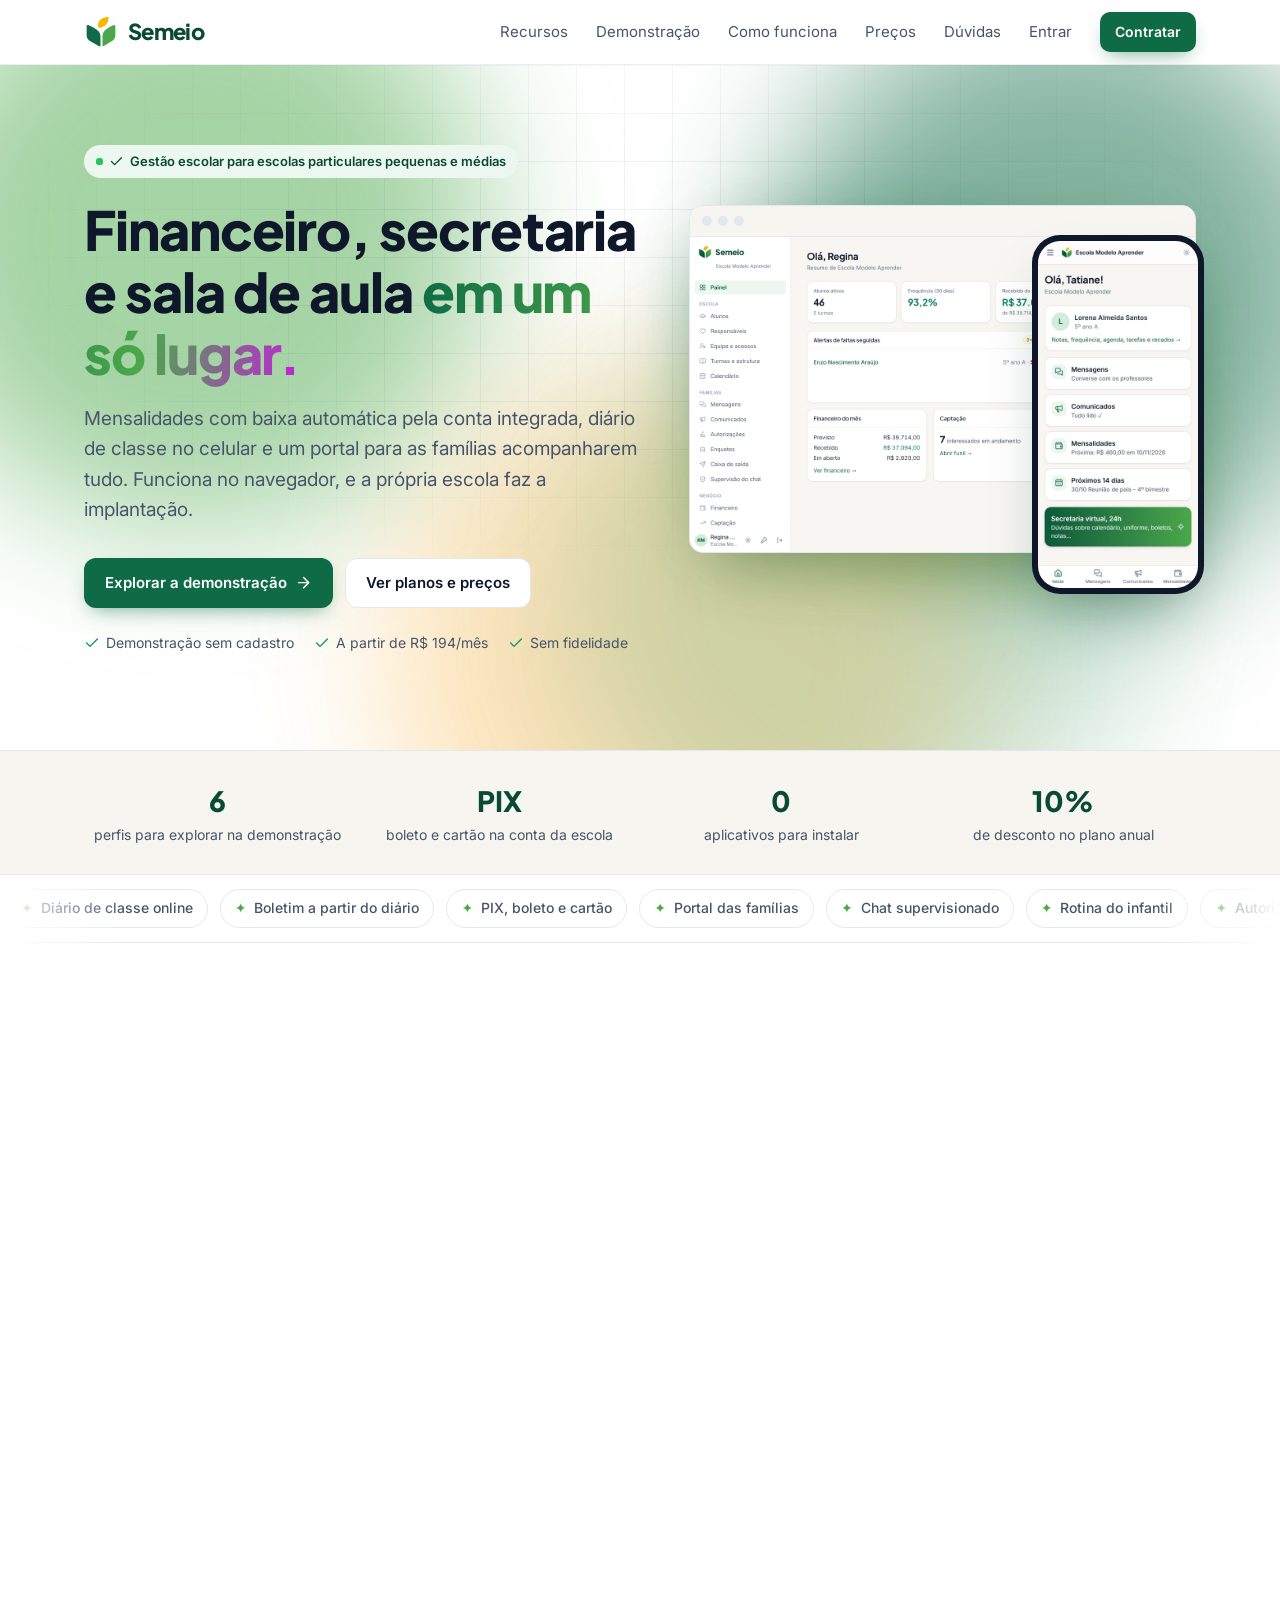
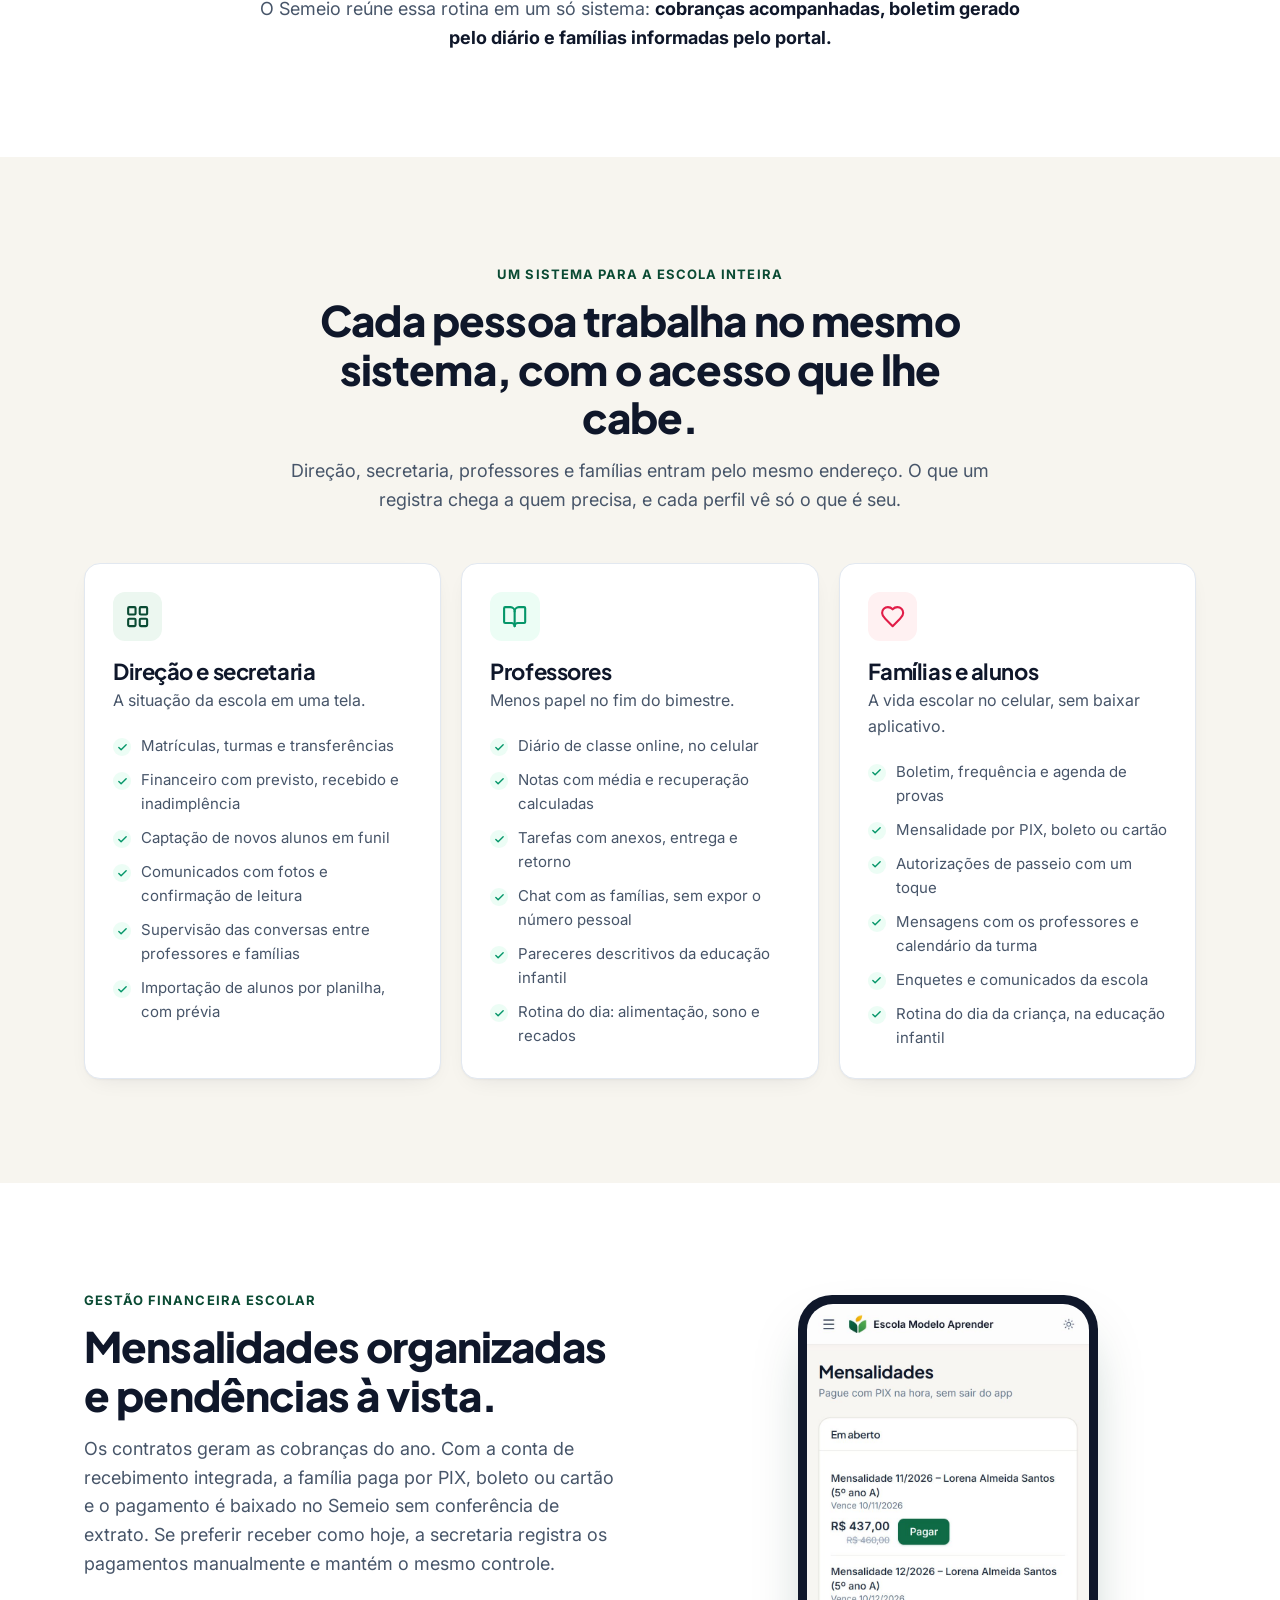
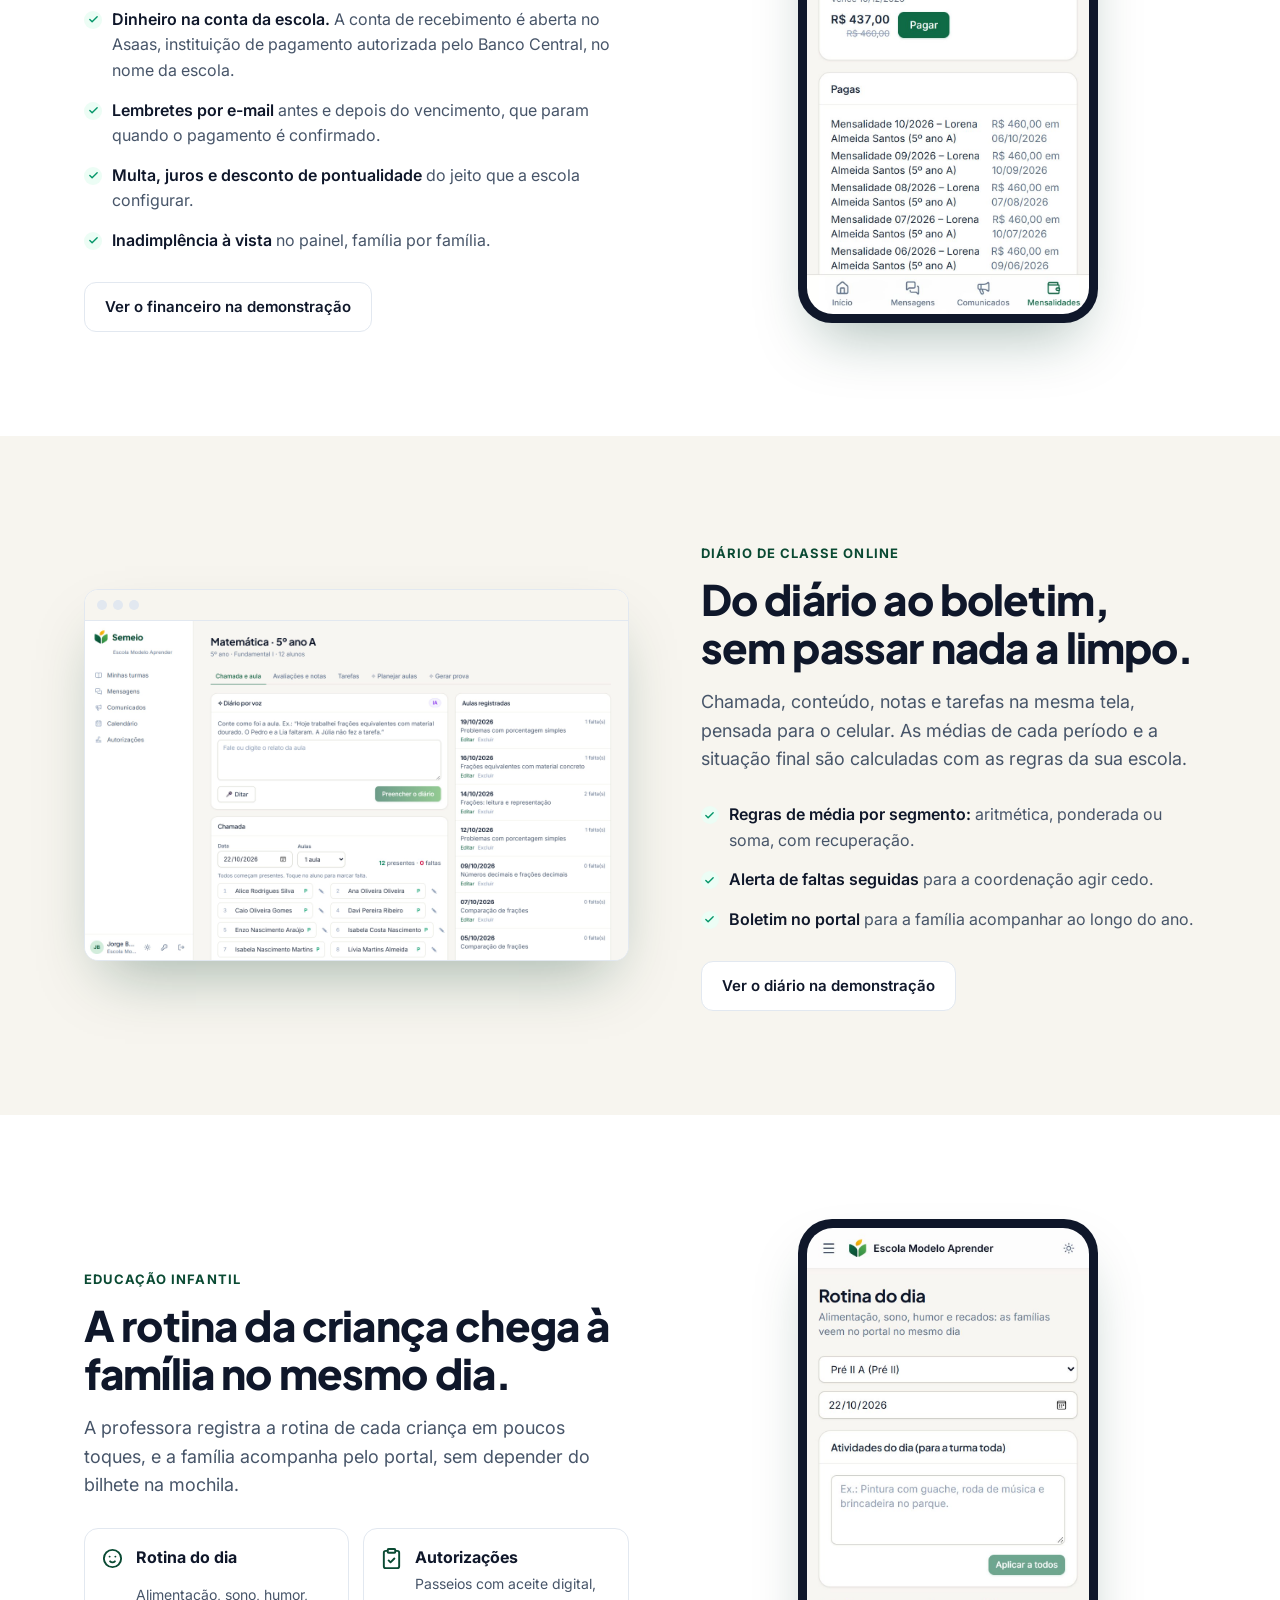
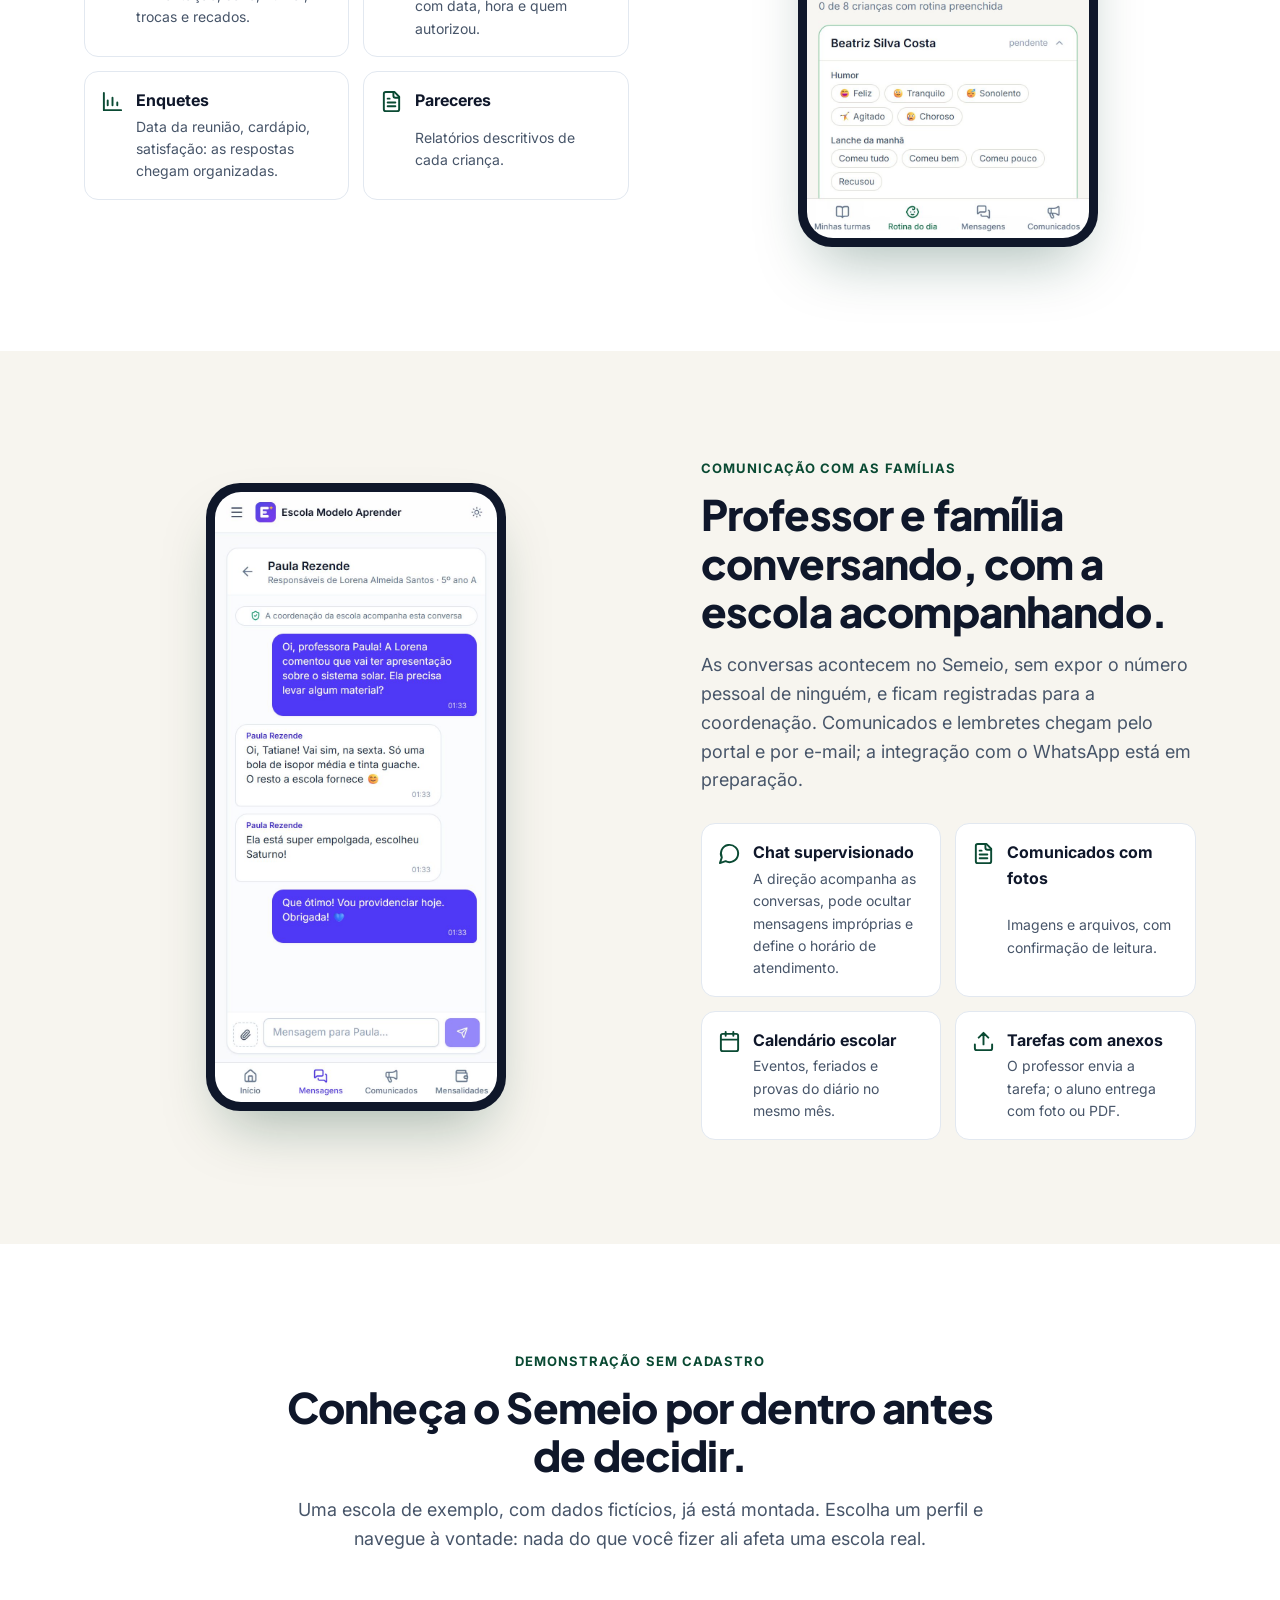
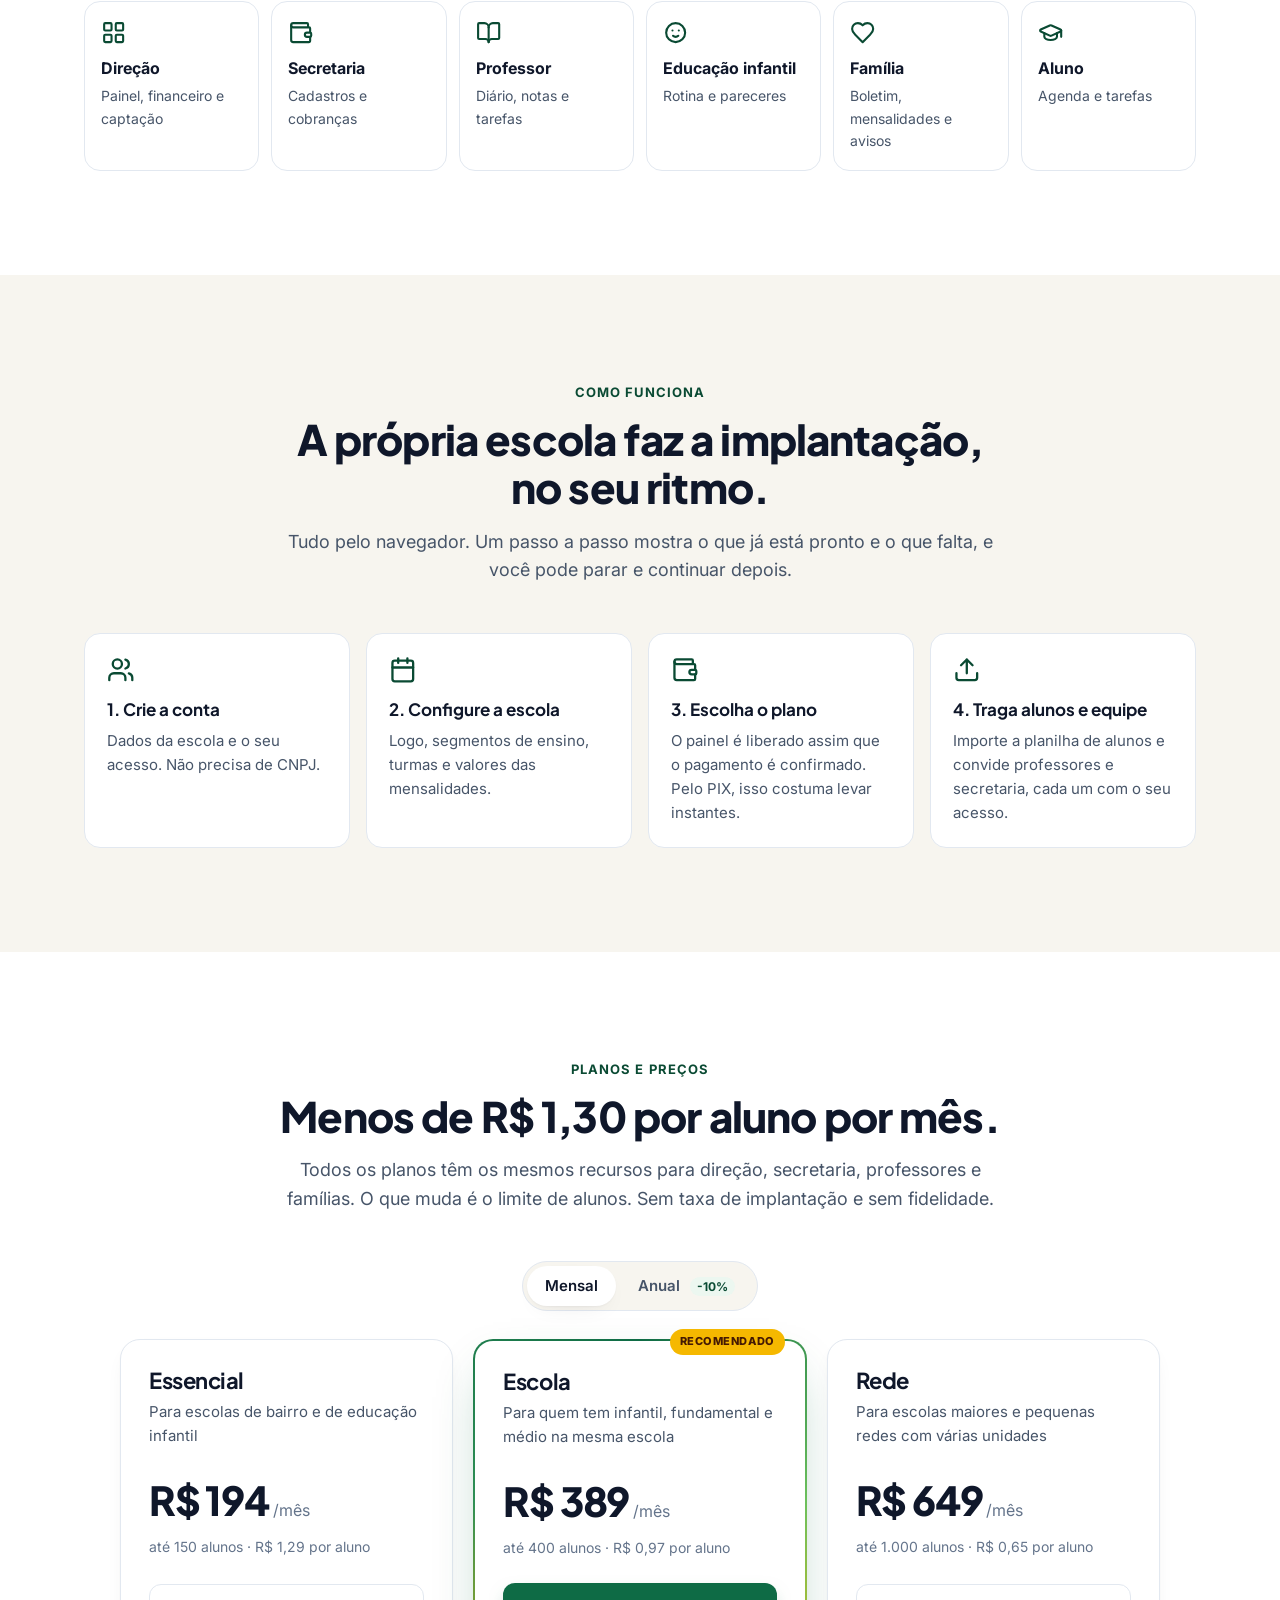
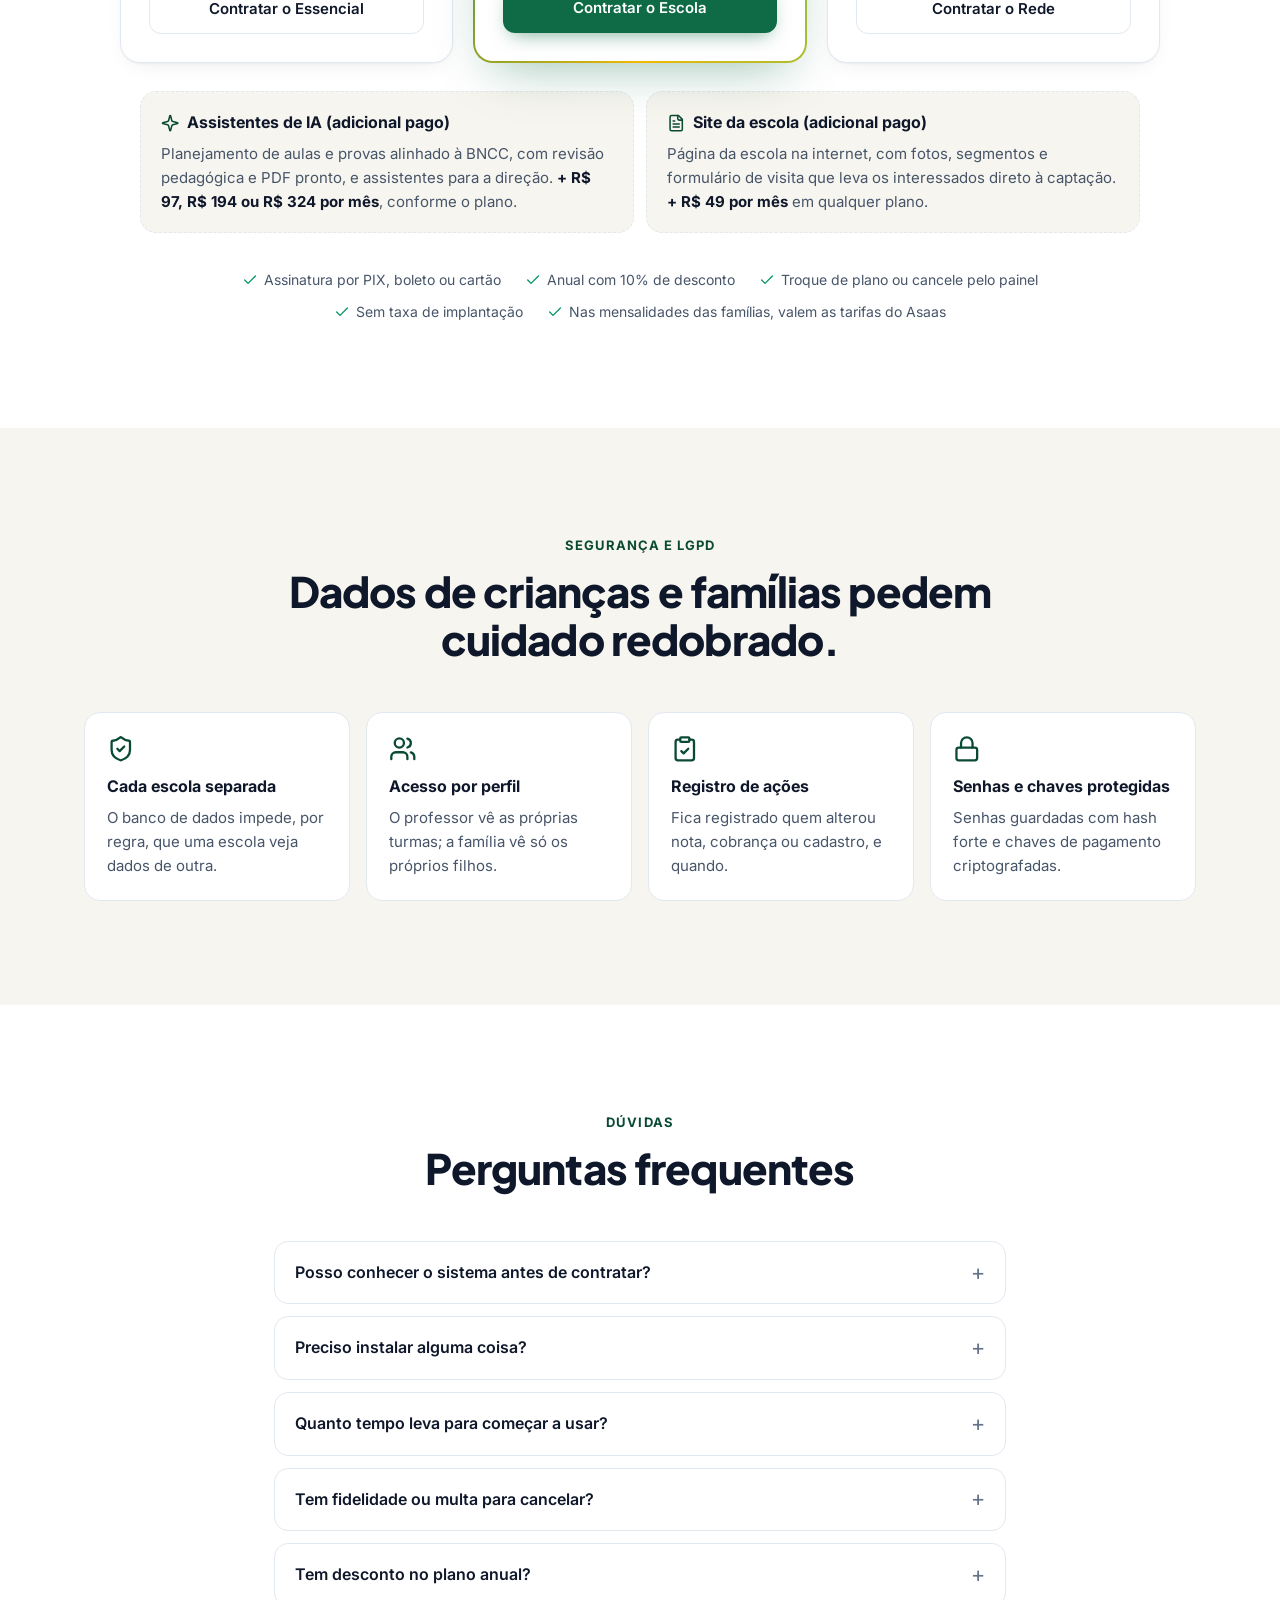
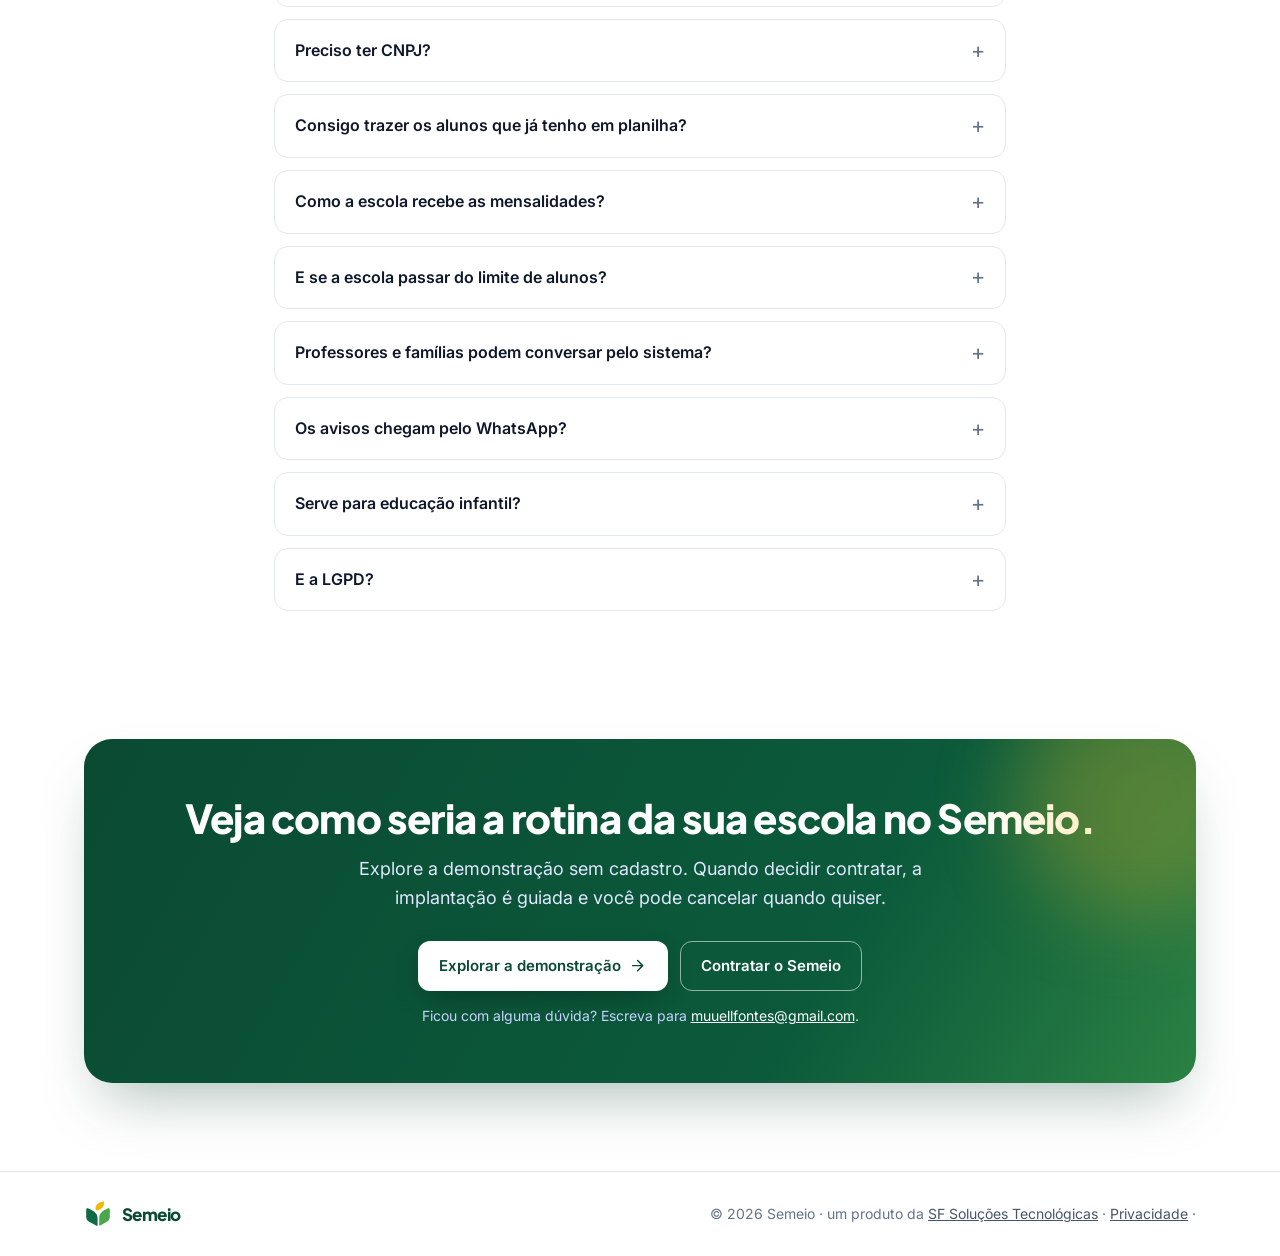
==== commit 271a04a5: "Landing: nova copy orientada à conversão e fiel ao produto - Hero com "Financeiro, secretaria e sala" ====
--- a/index.html
+++ b/index.html
@@ -3,10 +3,10 @@
   <head>
     <meta charset="utf-8" />
     <meta name="viewport" content="width=device-width, initial-scale=1" />
-    <title>Sistema de gestão escolar para escolas pequenas | Semeio</title>
+    <title>Sistema de gestão escolar para escolas pequenas e médias | Semeio</title>
     <meta
       name="description"
-      content="Sistema de gestão escolar online para escolas pequenas: diário de classe no celular, boletim, mensalidades por PIX com baixa automática e agenda digital para as famílias. A partir de R$ 194/mês."
+      content="Gestão escolar online para escolas particulares pequenas e médias: mensalidades com baixa automática, diário de classe no celular, boletim e portal das famílias. Demonstração sem cadastro. A partir de R$ 194/mês."
     />
     <meta name="robots" content="index, follow, max-image-preview:large" />
     <meta name="theme-color" content="#0e6b45" />
@@ -14,16 +14,16 @@
     <meta property="og:type" content="website" />
     <meta property="og:locale" content="pt_BR" />
     <meta property="og:site_name" content="Semeio" />
-    <meta property="og:title" content="Semeio: sistema de gestão escolar para escolas pequenas" />
-    <meta property="og:description" content="Diário no celular, boletim, mensalidades por PIX e agenda digital para as famílias. Assine e comece a usar no mesmo dia, sem instalar nada." />
+    <meta property="og:title" content="Semeio: financeiro, secretaria e sala de aula em um só lugar" />
+    <meta property="og:description" content="Sistema de gestão escolar para escolas particulares pequenas e médias. Mensalidades, diário de classe, boletim e comunicação com as famílias, sem instalar nada." />
     <meta property="og:url" content="https://sf-solucoestecnologicas.github.io/escolapro/" />
     <meta property="og:image" content="https://sf-solucoestecnologicas.github.io/escolapro/img/og.jpg" />
     <meta property="og:image:width" content="1200" />
     <meta property="og:image:height" content="630" />
     <meta property="og:image:alt" content="Painel do Semeio com alunos, frequência e mensalidades do mês" />
     <meta name="twitter:card" content="summary_large_image" />
-    <meta name="twitter:title" content="Semeio: sistema de gestão escolar para escolas pequenas" />
-    <meta name="twitter:description" content="Diário no celular, boletim, mensalidades por PIX e agenda digital para as famílias." />
+    <meta name="twitter:title" content="Semeio: financeiro, secretaria e sala de aula em um só lugar" />
+    <meta name="twitter:description" content="Sistema de gestão escolar para escolas particulares pequenas e médias, sem instalar nada." />
     <meta name="twitter:image" content="https://sf-solucoestecnologicas.github.io/escolapro/img/og.jpg" />
     <link rel="icon" href="favicon.svg" type="image/svg+xml" />
     <link rel="apple-touch-icon" href="img/icone-180.png" />
@@ -54,7 +54,7 @@
             "operatingSystem": "Web, Android, iOS",
             "url": "https://sf-solucoestecnologicas.github.io/escolapro/",
             "image": "https://sf-solucoestecnologicas.github.io/escolapro/img/og.jpg",
-            "description": "Sistema de gestão escolar online para escolas pequenas de educação infantil, fundamental e médio: matrícula, diário de classe, boletim, mensalidades por PIX, boleto e cartão, e comunicação com as famílias.",
+            "description": "Sistema de gestão escolar online para escolas particulares pequenas e médias, da educação infantil ao ensino médio: matrículas, diário de classe, boletim, mensalidades por PIX, boleto e cartão, e comunicação com as famílias.",
             "inLanguage": "pt-BR",
             "publisher": { "@id": "https://sf-solucoestecnologicas.github.io/escolapro/#organizacao" },
             "offers": [
@@ -66,13 +66,15 @@
           {
             "@type": "FAQPage",
             "mainEntity": [
-              { "@type": "Question", "name": "Preciso instalar alguma coisa?", "acceptedAnswer": { "@type": "Answer", "text": "Não. O Semeio funciona no navegador do computador e do celular. Famílias e professores entram com e-mail ou celular, sem baixar aplicativo." } },
-              { "@type": "Question", "name": "Quanto tempo leva para começar a usar?", "acceptedAnswer": { "@type": "Answer", "text": "A conta é criada em 2 minutos e um passo a passo guiado deixa logo, séries, turmas e mensalidades prontos no mesmo dia. Pagando por PIX, o acesso é liberado na hora." } },
-              { "@type": "Question", "name": "Tem fidelidade ou multa para cancelar?", "acceptedAnswer": { "@type": "Answer", "text": "Não. Você cancela pelo próprio painel, sem multa. A escola continua usando até o fim do período já pago e escolhe se os dados ficam guardados ou são apagados." } },
-              { "@type": "Question", "name": "Tem desconto no plano anual?", "acceptedAnswer": { "@type": "Answer", "text": "Sim. No pagamento anual você paga 12 meses com 10% de desconto, numa fatura só por ano." } },
-              { "@type": "Question", "name": "Preciso ter CNPJ?", "acceptedAnswer": { "@type": "Answer", "text": "Não. Sem CNPJ, a assinatura sai no CPF do responsável pela escola." } },
+              { "@type": "Question", "name": "Posso conhecer o sistema antes de contratar?", "acceptedAnswer": { "@type": "Answer", "text": "Sim. A demonstração tem uma escola de exemplo com dados fictícios e abre sem cadastro, nos perfis de direção, secretaria, professor, educação infantil, família e aluno. Não há período grátis na assinatura." } },
+              { "@type": "Question", "name": "Preciso instalar alguma coisa?", "acceptedAnswer": { "@type": "Answer", "text": "Não. O Semeio funciona no navegador do computador e do celular. Equipe e famílias entram com e-mail ou celular, sem baixar aplicativo." } },
+              { "@type": "Question", "name": "Quanto tempo leva para começar a usar?", "acceptedAnswer": { "@type": "Answer", "text": "Criar a conta leva poucos minutos. Depois, um passo a passo guiado mostra o que falta configurar e você pode fazer isso aos poucos. O painel é liberado assim que o pagamento da assinatura é confirmado." } },
+              { "@type": "Question", "name": "Tem fidelidade ou multa para cancelar?", "acceptedAnswer": { "@type": "Answer", "text": "Não. A direção cancela pelo próprio painel, sem multa. A escola continua usando até o fim do período já pago e escolhe se os dados ficam guardados ou são apagados." } },
+              { "@type": "Question", "name": "Tem desconto no plano anual?", "acceptedAnswer": { "@type": "Answer", "text": "Sim. No plano anual você paga 12 meses com 10% de desconto, em uma fatura por ano." } },
+              { "@type": "Question", "name": "Preciso ter CNPJ?", "acceptedAnswer": { "@type": "Answer", "text": "Não. Sem CNPJ, a assinatura fica no CPF do responsável pela escola." } },
               { "@type": "Question", "name": "Consigo trazer os alunos que já tenho em planilha?", "acceptedAnswer": { "@type": "Answer", "text": "Sim. Você envia a planilha em CSV, o sistema reconhece as colunas, mostra uma prévia e não duplica quem já está cadastrado." } },
-              { "@type": "Question", "name": "Como a escola recebe as mensalidades?", "acceptedAnswer": { "@type": "Answer", "text": "As famílias pagam por PIX, boleto ou cartão e o dinheiro cai direto numa conta Asaas no nome da escola, com baixa automática no Semeio." } },
+              { "@type": "Question", "name": "Como a escola recebe as mensalidades?", "acceptedAnswer": { "@type": "Answer", "text": "Com a conta de recebimento integrada, aberta no Asaas no nome da escola, as famílias pagam por PIX, boleto ou cartão e o pagamento é baixado no Semeio automaticamente. Quem preferir pode continuar recebendo como hoje e registrar os pagamentos manualmente." } },
+              { "@type": "Question", "name": "Os avisos chegam pelo WhatsApp?", "acceptedAnswer": { "@type": "Answer", "text": "Ainda não. Hoje comunicados e lembretes chegam pelo portal das famílias e por e-mail. A integração com o WhatsApp está em preparação." } },
               { "@type": "Question", "name": "Serve para educação infantil?", "acceptedAnswer": { "@type": "Answer", "text": "Sim. Além das séries com nota, o Semeio tem rotina diária, pareceres descritivos e autorizações digitais para a educação infantil." } }
             ]
           }
@@ -129,7 +131,7 @@
           <a href="https://escolapro.fly.dev/" data-app="/" data-evento="entrar">Entrar</a>
         </nav>
         <div class="topo__acoes">
-          <a class="botao botao--primario botao--pequeno" href="https://escolapro.fly.dev/cadastro" data-app="/cadastro" data-evento="assinar" data-origem-cta="topo">Assinar</a>
+          <a class="botao botao--primario botao--pequeno" href="https://escolapro.fly.dev/cadastro" data-app="/cadastro" data-evento="assinar" data-origem-cta="topo">Contratar</a>
           <button class="topo__abrir" aria-label="Abrir menu" aria-expanded="false" aria-controls="menu"><svg class="ic"><use href="#i-menu" /></svg></button>
         </div>
       </div>
@@ -142,19 +144,19 @@
         <div class="grade-fundo" aria-hidden="true"></div>
         <div class="conteiner abertura__grade">
           <div class="abertura__texto">
-            <span class="selo entrada" style="--i: 0"><span class="selo__ponto"></span><svg class="ic"><use href="#i-check" /></svg> Sistema de gestão escolar para escolas pequenas</span>
-            <h1 class="entrada" style="--i: 1">Sua escola organizada <span class="destaque">a partir de hoje.</span></h1>
+            <span class="selo entrada" style="--i: 0"><span class="selo__ponto"></span><svg class="ic"><use href="#i-check" /></svg> Gestão escolar para escolas particulares pequenas e médias</span>
+            <h1 class="entrada" style="--i: 1">Financeiro, secretaria e sala de aula <span class="destaque">em um só lugar.</span></h1>
             <p class="abertura__sub entrada" style="--i: 2">
-              Chamada no celular em 30 segundos, mensalidades cobradas por PIX com baixa automática e boletim na mão das famílias. Você mesmo cria a conta e deixa tudo pronto em uma tarde, sem instalar nada e sem treinamento.
+              Mensalidades com baixa automática pela conta integrada, diário de classe no celular e um portal para as famílias acompanharem tudo. Funciona no navegador, e a própria escola faz a implantação.
             </p>
             <div class="abertura__ctas entrada" style="--i: 3">
-              <a class="botao botao--primario botao--brilho" href="https://escolapro.fly.dev/cadastro" data-app="/cadastro" data-evento="assinar" data-origem-cta="abertura">Assinar agora <svg class="ic"><use href="#i-arrow" /></svg></a>
-              <a class="botao botao--secundario" href="https://escolapro.fly.dev/?demo=direcao" data-app="/?demo=direcao" data-evento="demo" data-perfil="direcao">Ver por dentro, sem cadastro</a>
+              <a class="botao botao--primario botao--brilho" href="https://escolapro.fly.dev/?demo=direcao" data-app="/?demo=direcao" data-evento="demo" data-perfil="direcao" data-origem-cta="abertura">Explorar a demonstração <svg class="ic"><use href="#i-arrow" /></svg></a>
+              <a class="botao botao--secundario" href="#precos">Ver planos e preços</a>
             </div>
             <ul class="garantias entrada" style="--i: 4">
+              <li><svg class="ic"><use href="#i-check" /></svg> Demonstração sem cadastro</li>
               <li><svg class="ic"><use href="#i-check" /></svg> A partir de R$ 194/mês</li>
               <li><svg class="ic"><use href="#i-check" /></svg> Sem fidelidade</li>
-              <li><svg class="ic"><use href="#i-check" /></svg> Traz seus alunos da planilha</li>
             </ul>
           </div>
           <div class="vitrine entrada" style="--i: 2" aria-label="Telas do Semeio">
@@ -163,7 +165,7 @@
               <div class="navegador__barra"><span></span><span></span><span></span></div>
               <picture>
                 <source srcset="img/painel-escuro.jpg" media="(prefers-color-scheme: dark)" />
-                <img src="img/painel.jpg" width="1280" height="800" fetchpriority="high" alt="Painel da direção no sistema de gestão escolar Semeio com alunos ativos, frequência, recebimentos do mês e inadimplência" />
+                <img src="img/painel.jpg" width="1280" height="800" fetchpriority="high" alt="Painel da direção no Semeio com alunos ativos, frequência, recebimentos do mês e inadimplência" />
               </picture>
             </figure>
             <figure class="celular celular--vitrine">
@@ -176,42 +178,42 @@
       <!-- Faixa de destaques -->
       <section class="faixa" aria-label="Destaques">
         <div class="conteiner faixa__grade">
-          <div><strong data-contar="30" data-sufixo=" s">30 s</strong><span>para fazer a chamada</span></div>
-          <div><strong data-contar="2" data-sufixo=" min">2 min</strong><span>para criar a conta</span></div>
-          <div><strong>PIX</strong><span>com baixa automática</span></div>
+          <div><strong data-contar="6">6</strong><span>perfis para explorar na demonstração</span></div>
+          <div><strong>PIX</strong><span>boleto e cartão na conta da escola</span></div>
           <div><strong>0</strong><span>aplicativos para instalar</span></div>
-        </div>
-      </section>
-
-      <!-- Faixa rolante de recursos -->
+          <div><strong data-contar="10" data-sufixo="%">10%</strong><span>de desconto no plano anual</span></div>
+        </div>
+      </section>
+
+      <!-- Faixa rolante de recursos (a segunda lista repete a primeira para o movimento contínuo) -->
       <div class="marquise" aria-label="Recursos do Semeio">
         <div class="marquise__trilho">
           <ul>
             <li>Diário de classe online</li>
-            <li>Boletim automático</li>
+            <li>Boletim a partir do diário</li>
             <li>PIX, boleto e cartão</li>
-            <li>Agenda escolar digital</li>
+            <li>Portal das famílias</li>
             <li>Chat supervisionado</li>
             <li>Rotina do infantil</li>
             <li>Autorizações digitais</li>
             <li>Calendário escolar</li>
             <li>Enquetes</li>
             <li>Comunicados com fotos</li>
-            <li>Matrículas e rematrículas</li>
+            <li>Matrículas e turmas</li>
             <li>Controle de inadimplência</li>
           </ul>
           <ul aria-hidden="true">
             <li>Diário de classe online</li>
-            <li>Boletim automático</li>
+            <li>Boletim a partir do diário</li>
             <li>PIX, boleto e cartão</li>
-            <li>Agenda escolar digital</li>
+            <li>Portal das famílias</li>
             <li>Chat supervisionado</li>
             <li>Rotina do infantil</li>
             <li>Autorizações digitais</li>
             <li>Calendário escolar</li>
             <li>Enquetes</li>
             <li>Comunicados com fotos</li>
-            <li>Matrículas e rematrículas</li>
+            <li>Matrículas e turmas</li>
             <li>Controle de inadimplência</li>
           </ul>
         </div>
@@ -221,17 +223,17 @@
       <section id="problema" class="secao">
         <div class="conteiner">
           <header class="secao__titulo">
-            <span class="sobretitulo">Se a sua escola ainda funciona assim</span>
-            <h2>A secretaria vira central de cobrança, e a direção não tem tempo de cuidar da escola.</h2>
-            <p>Escola pequena não tem equipe de TI nem orçamento de sistema grande. Por isso o trabalho acaba espalhado em planilha, caderno e conversa no celular de cada um.</p>
+            <span class="sobretitulo">Quando a escola cresce</span>
+            <h2>Mais alunos trazem mais planilhas, mais conversas e mais conferência.</h2>
+            <p>Caderno, planilha e WhatsApp dão conta no começo. Com mais turmas e famílias, a informação se espalha e a rotina passa a depender de quem lembra de cada detalhe.</p>
           </header>
           <div class="seguranca">
-            <div><svg class="ic"><use href="#i-wallet" /></svg><b>Mensalidade conferida no extrato</b><span>Alguém cruza o banco com a planilha todo mês e cobra família por família, uma conversa constrangedora de cada vez.</span></div>
-            <div><svg class="ic"><use href="#i-book" /></svg><b>Diário e notas em papel</b><span>No fim do bimestre, o professor passa tudo a limpo e a secretaria monta boletim por boletim.</span></div>
-            <div><svg class="ic"><use href="#i-chat" /></svg><b>Professor com o WhatsApp pessoal exposto</b><span>Família manda mensagem à noite e a escola não sabe o que foi combinado.</span></div>
-            <div><svg class="ic"><use href="#i-file" /></svg><b>Bilhete perdido na mochila</b><span>Autorização de passeio que não volta, recado que não chega, reunião com metade dos pais.</span></div>
-          </div>
-          <p class="virada">O Semeio junta tudo isso num lugar só: <b>a cobrança sai sozinha, o boletim sai pronto e a família acompanha pelo celular.</b></p>
+            <div><svg class="ic"><use href="#i-wallet" /></svg><b>Pagamento conferido um a um</b><span>Todo mês, alguém cruza o extrato com a planilha e cobra família por família.</span></div>
+            <div><svg class="ic"><use href="#i-book" /></svg><b>Boletim montado à mão</b><span>No fim do bimestre, notas e faltas saem de cadernos e planilhas para virar boletim.</span></div>
+            <div><svg class="ic"><use href="#i-chat" /></svg><b>Conversas no celular de cada um</b><span>Recados chegam no WhatsApp pessoal dos professores, e a escola não acompanha o que foi combinado.</span></div>
+            <div><svg class="ic"><use href="#i-chart" /></svg><b>Pouca visão do todo</b><span>Saber quem está em atraso ou qual turma acumula faltas exige procurar em vários lugares.</span></div>
+          </div>
+          <p class="virada">O Semeio reúne essa rotina em um só sistema: <b>cobranças acompanhadas, boletim gerado pelo diário e famílias informadas pelo portal.</b></p>
         </div>
       </section>
 
@@ -239,33 +241,33 @@
       <section id="recursos" class="secao secao--suave">
         <div class="conteiner">
           <header class="secao__titulo">
-            <span class="sobretitulo">Uma plataforma, três áreas</span>
-            <h2>Cada pessoa vê o que precisa. E nada mais.</h2>
-            <p>Direção, professores e famílias entram pelo mesmo endereço, cada um na sua área, com permissões por perfil.</p>
+            <span class="sobretitulo">Um sistema para a escola inteira</span>
+            <h2>Cada pessoa trabalha no mesmo sistema, com o acesso que lhe cabe.</h2>
+            <p>Direção, secretaria, professores e famílias entram pelo mesmo endereço. O que um registra chega a quem precisa, e cada perfil vê só o que é seu.</p>
           </header>
           <div class="areas">
             <article class="area">
               <span class="area__icone"><svg class="ic"><use href="#i-grid" /></svg></span>
               <h3>Direção e secretaria</h3>
-              <p>O retrato da escola numa tela só.</p>
+              <p>A situação da escola em uma tela.</p>
               <ul class="lista-check">
                 <li>Matrículas, turmas e transferências</li>
                 <li>Financeiro com previsto, recebido e inadimplência</li>
-                <li>Captação de alunos em funil</li>
+                <li>Captação de novos alunos em funil</li>
                 <li>Comunicados com fotos e confirmação de leitura</li>
                 <li>Supervisão das conversas entre professores e famílias</li>
-                <li>Importação de planilhas com prévia</li>
+                <li>Importação de alunos por planilha, com prévia</li>
               </ul>
             </article>
             <article class="area">
               <span class="area__icone area__icone--verde"><svg class="ic"><use href="#i-book" /></svg></span>
               <h3>Professores</h3>
-              <p>Menos burocracia, mais aula.</p>
+              <p>Menos papel no fim do bimestre.</p>
               <ul class="lista-check">
                 <li>Diário de classe online, no celular</li>
-                <li>Notas com média e recuperação automáticas</li>
+                <li>Notas com média e recuperação calculadas</li>
                 <li>Tarefas com anexos, entrega e retorno</li>
-                <li>Chat com as famílias, sem expor o WhatsApp pessoal</li>
+                <li>Chat com as famílias, sem expor o número pessoal</li>
                 <li>Pareceres descritivos da educação infantil</li>
                 <li>Rotina do dia: alimentação, sono e recados</li>
               </ul>
@@ -273,14 +275,14 @@
             <article class="area">
               <span class="area__icone area__icone--rosa"><svg class="ic"><use href="#i-heart" /></svg></span>
               <h3>Famílias e alunos</h3>
-              <p>A agenda escolar no bolso, sem baixar aplicativo.</p>
+              <p>A vida escolar no celular, sem baixar aplicativo.</p>
               <ul class="lista-check">
                 <li>Boletim, frequência e agenda de provas</li>
                 <li>Mensalidade por PIX, boleto ou cartão</li>
                 <li>Autorizações de passeio com um toque</li>
                 <li>Mensagens com os professores e calendário da turma</li>
                 <li>Enquetes e comunicados da escola</li>
-                <li>Rotina do dia da criança, no mesmo dia</li>
+                <li>Rotina do dia da criança, na educação infantil</li>
               </ul>
             </article>
           </div>
@@ -291,15 +293,16 @@
       <section id="financeiro" class="secao">
         <div class="conteiner dupla">
           <div class="dupla__texto">
-            <span class="sobretitulo">Mensalidades</span>
-            <h2>Mensalidades que se cobram sozinhas.</h2>
-            <p>Os contratos geram as cobranças do ano. A família recebe o lembrete, paga por PIX, boleto ou cartão, e a baixa acontece sozinha. Ninguém mais precisa conferir extrato.</p>
+            <span class="sobretitulo">Gestão financeira escolar</span>
+            <h2>Mensalidades organizadas e pendências à vista.</h2>
+            <p>Os contratos geram as cobranças do ano. Com a conta de recebimento integrada, a família paga por PIX, boleto ou cartão e o pagamento é baixado no Semeio sem conferência de extrato. Se preferir receber como hoje, a secretaria registra os pagamentos manualmente e mantém o mesmo controle.</p>
             <ul class="lista-check lista-check--grande">
-              <li><b>Dinheiro direto na conta da escola.</b> As cobranças saem por uma conta Asaas no nome da escola, instituição autorizada pelo Banco Central.</li>
-              <li><b>Lembretes automáticos</b> antes, no dia e depois do vencimento, que param assim que o pagamento cai.</li>
-              <li><b>Multa, juros e desconto de pontualidade</b> calculados do jeito que a escola configurou.</li>
+              <li><b>Dinheiro na conta da escola.</b> A conta de recebimento é aberta no Asaas, instituição de pagamento autorizada pelo Banco Central, no nome da escola.</li>
+              <li><b>Lembretes por e-mail</b> antes e depois do vencimento, que param quando o pagamento é confirmado.</li>
+              <li><b>Multa, juros e desconto de pontualidade</b> do jeito que a escola configurar.</li>
               <li><b>Inadimplência à vista</b> no painel, família por família.</li>
             </ul>
+            <a class="botao botao--secundario dupla__acao" href="https://escolapro.fly.dev/?demo=secretaria" data-app="/?demo=secretaria" data-evento="demo" data-perfil="secretaria" data-origem-cta="financeiro">Ver o financeiro na demonstração</a>
           </div>
           <div class="dupla__imagem">
             <figure class="celular">
@@ -314,13 +317,14 @@
         <div class="conteiner dupla dupla--invertida">
           <div class="dupla__texto">
             <span class="sobretitulo">Diário de classe online</span>
-            <h2>O diário que o professor preenche no intervalo.</h2>
-            <p>Chamada, conteúdo, notas e tarefas na mesma tela, pensada para o celular. A média de cada período e a situação final saem sozinhas, com as regras da sua escola.</p>
+            <h2>Do diário ao boletim, sem passar nada a limpo.</h2>
+            <p>Chamada, conteúdo, notas e tarefas na mesma tela, pensada para o celular. As médias de cada período e a situação final são calculadas com as regras da sua escola.</p>
             <ul class="lista-check lista-check--grande">
               <li><b>Regras de média por segmento:</b> aritmética, ponderada ou soma, com recuperação.</li>
               <li><b>Alerta de faltas seguidas</b> para a coordenação agir cedo.</li>
-              <li><b>Boletim pronto</b> para a família acompanhar no portal.</li>
+              <li><b>Boletim no portal</b> para a família acompanhar ao longo do ano.</li>
             </ul>
+            <a class="botao botao--secundario dupla__acao" href="https://escolapro.fly.dev/?demo=professor" data-app="/?demo=professor" data-evento="demo" data-perfil="professor" data-origem-cta="diario">Ver o diário na demonstração</a>
           </div>
           <div class="dupla__imagem">
             <figure class="navegador navegador--pequeno">
@@ -336,12 +340,12 @@
         <div class="conteiner dupla">
           <div class="dupla__texto">
             <span class="sobretitulo">Educação infantil</span>
-            <h2>Sem bilhete perdido na mochila.</h2>
-            <p>A professora registra a rotina de cada criança em poucos toques, e a família vê no mesmo dia.</p>
+            <h2>A rotina da criança chega à família no mesmo dia.</h2>
+            <p>A professora registra a rotina de cada criança em poucos toques, e a família acompanha pelo portal, sem depender do bilhete na mochila.</p>
             <div class="mini-grade">
               <div class="mini"><svg class="ic"><use href="#i-smile" /></svg><b>Rotina do dia</b><span>Alimentação, sono, humor, trocas e recados.</span></div>
-              <div class="mini"><svg class="ic"><use href="#i-clipboard" /></svg><b>Autorizações</b><span>Passeios com aceite digital, data, hora e quem autorizou.</span></div>
-              <div class="mini"><svg class="ic"><use href="#i-chart" /></svg><b>Enquetes</b><span>Data da reunião, cardápio, satisfação: resposta em minutos.</span></div>
+              <div class="mini"><svg class="ic"><use href="#i-clipboard" /></svg><b>Autorizações</b><span>Passeios com aceite digital, com data, hora e quem autorizou.</span></div>
+              <div class="mini"><svg class="ic"><use href="#i-chart" /></svg><b>Enquetes</b><span>Data da reunião, cardápio, satisfação: as respostas chegam organizadas.</span></div>
               <div class="mini"><svg class="ic"><use href="#i-file" /></svg><b>Pareceres</b><span>Relatórios descritivos de cada criança.</span></div>
             </div>
           </div>
@@ -358,13 +362,13 @@
         <div class="conteiner dupla dupla--invertida">
           <div class="dupla__texto">
             <span class="sobretitulo">Comunicação com as famílias</span>
-            <h2>Professor e família conversando, com a escola por perto.</h2>
-            <p>Sem trocar WhatsApp pessoal: as conversas acontecem no app, ficam registradas e a coordenação acompanha.</p>
+            <h2>Professor e família conversando, com a escola acompanhando.</h2>
+            <p>As conversas acontecem no Semeio, sem expor o número pessoal de ninguém, e ficam registradas para a coordenação. Comunicados e lembretes chegam pelo portal e por e-mail; a integração com o WhatsApp está em preparação.</p>
             <div class="mini-grade">
-              <div class="mini"><svg class="ic"><use href="#i-chat" /></svg><b>Chat supervisionado</b><span>Famílias e alunos falam com os professores; a direção vê tudo e pode ocultar excessos.</span></div>
-              <div class="mini"><svg class="ic"><use href="#i-file" /></svg><b>Comunicados com fotos</b><span>Imagens e arquivos no app, com confirmação de leitura.</span></div>
-              <div class="mini"><svg class="ic"><use href="#i-calendar" /></svg><b>Calendário interativo</b><span>Eventos, feriados e provas do diário no mesmo mês.</span></div>
-              <div class="mini"><svg class="ic"><use href="#i-upload" /></svg><b>Tarefas com anexos</b><span>O professor manda a lista; o aluno entrega com foto ou PDF.</span></div>
+              <div class="mini"><svg class="ic"><use href="#i-chat" /></svg><b>Chat supervisionado</b><span>A direção acompanha as conversas, pode ocultar mensagens impróprias e define o horário de atendimento.</span></div>
+              <div class="mini"><svg class="ic"><use href="#i-file" /></svg><b>Comunicados com fotos</b><span>Imagens e arquivos, com confirmação de leitura.</span></div>
+              <div class="mini"><svg class="ic"><use href="#i-calendar" /></svg><b>Calendário escolar</b><span>Eventos, feriados e provas do diário no mesmo mês.</span></div>
+              <div class="mini"><svg class="ic"><use href="#i-upload" /></svg><b>Tarefas com anexos</b><span>O professor envia a tarefa; o aluno entrega com foto ou PDF.</span></div>
             </div>
           </div>
           <div class="dupla__imagem">
@@ -379,16 +383,16 @@
       <section id="demonstracao" class="secao">
         <div class="conteiner">
           <header class="secao__titulo">
-            <span class="sobretitulo">Demonstração</span>
-            <h2>Veja por dentro agora, sem cadastro.</h2>
-            <p>Uma escola de exemplo, com dados fictícios, já está pronta. Escolha um perfil e navegue à vontade: nada do que você fizer afeta escola de verdade.</p>
+            <span class="sobretitulo">Demonstração sem cadastro</span>
+            <h2>Conheça o Semeio por dentro antes de decidir.</h2>
+            <p>Uma escola de exemplo, com dados fictícios, já está montada. Escolha um perfil e navegue à vontade: nada do que você fizer ali afeta uma escola real.</p>
           </header>
           <div class="perfis">
             <a class="perfil" href="https://escolapro.fly.dev/?demo=direcao" data-app="/?demo=direcao" data-evento="demo" data-perfil="direcao"><svg class="ic"><use href="#i-grid" /></svg><b>Direção</b><span>Painel, financeiro e captação</span></a>
             <a class="perfil" href="https://escolapro.fly.dev/?demo=secretaria" data-app="/?demo=secretaria" data-evento="demo" data-perfil="secretaria"><svg class="ic"><use href="#i-wallet" /></svg><b>Secretaria</b><span>Cadastros e cobranças</span></a>
-            <a class="perfil" href="https://escolapro.fly.dev/?demo=professor" data-app="/?demo=professor" data-evento="demo" data-perfil="professor"><svg class="ic"><use href="#i-book" /></svg><b>Professor</b><span>Diário, notas e provas</span></a>
+            <a class="perfil" href="https://escolapro.fly.dev/?demo=professor" data-app="/?demo=professor" data-evento="demo" data-perfil="professor"><svg class="ic"><use href="#i-book" /></svg><b>Professor</b><span>Diário, notas e tarefas</span></a>
             <a class="perfil" href="https://escolapro.fly.dev/?demo=infantil" data-app="/?demo=infantil" data-evento="demo" data-perfil="infantil"><svg class="ic"><use href="#i-smile" /></svg><b>Educação infantil</b><span>Rotina e pareceres</span></a>
-            <a class="perfil" href="https://escolapro.fly.dev/?demo=familia" data-app="/?demo=familia" data-evento="demo" data-perfil="familia"><svg class="ic"><use href="#i-heart" /></svg><b>Família</b><span>Boletim, PIX e avisos</span></a>
+            <a class="perfil" href="https://escolapro.fly.dev/?demo=familia" data-app="/?demo=familia" data-evento="demo" data-perfil="familia"><svg class="ic"><use href="#i-heart" /></svg><b>Família</b><span>Boletim, mensalidades e avisos</span></a>
             <a class="perfil" href="https://escolapro.fly.dev/?demo=aluno" data-app="/?demo=aluno" data-evento="demo" data-perfil="aluno"><svg class="ic"><use href="#i-cap" /></svg><b>Aluno</b><span>Agenda e tarefas</span></a>
           </div>
         </div>
@@ -399,14 +403,14 @@
         <div class="conteiner">
           <header class="secao__titulo">
             <span class="sobretitulo">Como funciona</span>
-            <h2>Da assinatura à primeira chamada, sem falar com ninguém.</h2>
-            <p>Você faz tudo pelo navegador, no seu ritmo. Um passo a passo guiado mostra o que já está pronto e o que falta.</p>
+            <h2>A própria escola faz a implantação, no seu ritmo.</h2>
+            <p>Tudo pelo navegador. Um passo a passo mostra o que já está pronto e o que falta, e você pode parar e continuar depois.</p>
           </header>
           <div class="seguranca passos">
-            <div><svg class="ic"><use href="#i-users" /></svg><b>1. Crie a conta</b><span>Dados da escola e o seu acesso. Leva 2 minutos e não precisa de CNPJ.</span></div>
-            <div><svg class="ic"><use href="#i-calendar" /></svg><b>2. Monte a escola</b><span>Envie o logo, escolha os segmentos de ensino, crie as turmas e defina as mensalidades.</span></div>
-            <div><svg class="ic"><use href="#i-wallet" /></svg><b>3. Escolha o plano e pague</b><span>PIX libera o painel na hora. Boleto e cartão liberam assim que o pagamento é confirmado.</span></div>
-            <div><svg class="ic"><use href="#i-upload" /></svg><b>4. Traga alunos e equipe</b><span>Importe a planilha de alunos com prévia e convide professores e secretaria, cada um com o seu acesso.</span></div>
+            <div><svg class="ic"><use href="#i-users" /></svg><b>1. Crie a conta</b><span>Dados da escola e o seu acesso. Não precisa de CNPJ.</span></div>
+            <div><svg class="ic"><use href="#i-calendar" /></svg><b>2. Configure a escola</b><span>Logo, segmentos de ensino, turmas e valores das mensalidades.</span></div>
+            <div><svg class="ic"><use href="#i-wallet" /></svg><b>3. Escolha o plano</b><span>O painel é liberado assim que o pagamento é confirmado. Pelo PIX, isso costuma levar instantes.</span></div>
+            <div><svg class="ic"><use href="#i-upload" /></svg><b>4. Traga alunos e equipe</b><span>Importe a planilha de alunos e convide professores e secretaria, cada um com o seu acesso.</span></div>
           </div>
         </div>
       </section>
@@ -415,9 +419,9 @@
       <section id="precos" class="secao">
         <div class="conteiner">
           <header class="secao__titulo">
-            <span class="sobretitulo">Preços</span>
+            <span class="sobretitulo">Planos e preços</span>
             <h2>Menos de R$ 1,30 por aluno por mês.</h2>
-            <p>Todos os recursos de direção, professores e famílias em todos os planos. A diferença é o número de alunos. Sem taxa de implantação e sem fidelidade.</p>
+            <p>Todos os planos têm os mesmos recursos para direção, secretaria, professores e famílias. O que muda é o limite de alunos. Sem taxa de implantação e sem fidelidade.</p>
           </header>
           <div class="ciclo" role="radiogroup" aria-label="Forma de pagamento">
             <button type="button" role="radio" aria-checked="true" data-ciclo="mensal">Mensal</button>
@@ -426,43 +430,43 @@
           <div class="planos">
             <article class="plano" data-base="19400" data-ia="9700" data-alunos="150">
               <h3>Essencial</h3>
-              <p class="plano__resumo">Para escolas de bairro e educação infantil</p>
+              <p class="plano__resumo">Para escolas de bairro e de educação infantil</p>
               <div class="plano__preco"><span class="plano__valor">R$ 194</span><span class="plano__periodo">/mês</span></div>
               <p class="plano__limite">até 150 alunos · <span class="plano__por-aluno">R$ 1,29 por aluno</span></p>
-              <a class="botao botao--secundario botao--largo" href="https://escolapro.fly.dev/cadastro?plano=essencial" data-app="/cadastro?plano=essencial" data-evento="assinar" data-plano="essencial" data-origem-cta="precos">Assinar o Essencial</a>
+              <a class="botao botao--secundario botao--largo" href="https://escolapro.fly.dev/cadastro?plano=essencial" data-app="/cadastro?plano=essencial" data-evento="assinar" data-plano="essencial" data-origem-cta="precos">Contratar o Essencial</a>
             </article>
             <article class="plano plano--destaque" data-base="38900" data-ia="19400" data-alunos="400">
               <span class="plano__fita">Recomendado</span>
               <h3>Escola</h3>
-              <p class="plano__resumo">Infantil, fundamental e médio na mesma escola</p>
+              <p class="plano__resumo">Para quem tem infantil, fundamental e médio na mesma escola</p>
               <div class="plano__preco"><span class="plano__valor">R$ 389</span><span class="plano__periodo">/mês</span></div>
               <p class="plano__limite">até 400 alunos · <span class="plano__por-aluno">R$ 0,97 por aluno</span></p>
-              <a class="botao botao--primario botao--largo" href="https://escolapro.fly.dev/cadastro?plano=escola" data-app="/cadastro?plano=escola" data-evento="assinar" data-plano="escola" data-origem-cta="precos">Assinar o Escola</a>
+              <a class="botao botao--primario botao--largo" href="https://escolapro.fly.dev/cadastro?plano=escola" data-app="/cadastro?plano=escola" data-evento="assinar" data-plano="escola" data-origem-cta="precos">Contratar o Escola</a>
             </article>
             <article class="plano" data-base="64900" data-ia="32400" data-alunos="1000">
               <h3>Rede</h3>
-              <p class="plano__resumo">Escolas maiores e pequenas redes com várias unidades</p>
+              <p class="plano__resumo">Para escolas maiores e pequenas redes com várias unidades</p>
               <div class="plano__preco"><span class="plano__valor">R$ 649</span><span class="plano__periodo">/mês</span></div>
               <p class="plano__limite">até 1.000 alunos · <span class="plano__por-aluno">R$ 0,65 por aluno</span></p>
-              <a class="botao botao--secundario botao--largo" href="https://escolapro.fly.dev/cadastro?plano=rede" data-app="/cadastro?plano=rede" data-evento="assinar" data-plano="rede" data-origem-cta="precos">Assinar o Rede</a>
+              <a class="botao botao--secundario botao--largo" href="https://escolapro.fly.dev/cadastro?plano=rede" data-app="/cadastro?plano=rede" data-evento="assinar" data-plano="rede" data-origem-cta="precos">Contratar o Rede</a>
             </article>
           </div>
           <div class="adicionais">
             <div>
-              <b><svg class="ic"><use href="#i-sparkles" /></svg> Assistentes de IA (opcional)</b>
-              <span>Planejamento de aulas e provas alinhados à BNCC, com revisão pedagógica e PDF pronto, e assistentes para a direção. <strong>+ R$ 97, R$ 194 ou R$ 324 por mês</strong>, conforme o plano.</span>
+              <b><svg class="ic"><use href="#i-sparkles" /></svg> Assistentes de IA (adicional pago)</b>
+              <span>Planejamento de aulas e provas alinhado à BNCC, com revisão pedagógica e PDF pronto, e assistentes para a direção. <strong>+ R$ 97, R$ 194 ou R$ 324 por mês</strong>, conforme o plano.</span>
             </div>
             <div>
-              <b><svg class="ic"><use href="#i-file" /></svg> Site da escola (opcional)</b>
-              <span>Página da escola na internet, com fotos, segmentos e formulário de interessados que cai direto no funil de captação. <strong>+ R$ 49 por mês</strong> em qualquer plano.</span>
+              <b><svg class="ic"><use href="#i-file" /></svg> Site da escola (adicional pago)</b>
+              <span>Página da escola na internet, com fotos, segmentos e formulário de visita que leva os interessados direto à captação. <strong>+ R$ 49 por mês</strong> em qualquer plano.</span>
             </div>
           </div>
           <ul class="incluso">
-            <li><svg class="ic"><use href="#i-check" /></svg> Fatura por PIX, boleto ou cartão</li>
-            <li><svg class="ic"><use href="#i-check" /></svg> PIX libera o acesso na hora</li>
+            <li><svg class="ic"><use href="#i-check" /></svg> Assinatura por PIX, boleto ou cartão</li>
             <li><svg class="ic"><use href="#i-check" /></svg> Anual com 10% de desconto</li>
-            <li><svg class="ic"><use href="#i-check" /></svg> Troque de plano ou cancele quando quiser</li>
-            <li><svg class="ic"><use href="#i-check" /></svg> Tarifas de PIX e boleto das mensalidades cobradas pelo Asaas</li>
+            <li><svg class="ic"><use href="#i-check" /></svg> Troque de plano ou cancele pelo painel</li>
+            <li><svg class="ic"><use href="#i-check" /></svg> Sem taxa de implantação</li>
+            <li><svg class="ic"><use href="#i-check" /></svg> Nas mensalidades das famílias, valem as tarifas do Asaas</li>
           </ul>
         </div>
       </section>
@@ -472,13 +476,13 @@
         <div class="conteiner">
           <header class="secao__titulo">
             <span class="sobretitulo">Segurança e LGPD</span>
-            <h2>Dados de criança pedem cuidado redobrado.</h2>
+            <h2>Dados de crianças e famílias pedem cuidado redobrado.</h2>
           </header>
           <div class="seguranca">
-            <div><svg class="ic"><use href="#i-shield" /></svg><b>Cada escola isolada</b><span>O banco de dados impede, por regra, que uma escola veja dados de outra.</span></div>
-            <div><svg class="ic"><use href="#i-users" /></svg><b>Acesso por perfil</b><span>Professor vê as próprias turmas; família vê só os próprios filhos.</span></div>
-            <div><svg class="ic"><use href="#i-clipboard" /></svg><b>Registro de ações</b><span>Quem alterou nota, cobrança ou cadastro, e quando.</span></div>
-            <div><svg class="ic"><use href="#i-lock" /></svg><b>Segredos cifrados</b><span>Senhas com hash forte e chaves de pagamento criptografadas.</span></div>
+            <div><svg class="ic"><use href="#i-shield" /></svg><b>Cada escola separada</b><span>O banco de dados impede, por regra, que uma escola veja dados de outra.</span></div>
+            <div><svg class="ic"><use href="#i-users" /></svg><b>Acesso por perfil</b><span>O professor vê as próprias turmas; a família vê só os próprios filhos.</span></div>
+            <div><svg class="ic"><use href="#i-clipboard" /></svg><b>Registro de ações</b><span>Fica registrado quem alterou nota, cobrança ou cadastro, e quando.</span></div>
+            <div><svg class="ic"><use href="#i-lock" /></svg><b>Senhas e chaves protegidas</b><span>Senhas guardadas com hash forte e chaves de pagamento criptografadas.</span></div>
           </div>
         </div>
       </section>
@@ -492,24 +496,28 @@
           </header>
           <div class="faq">
             <details>
+              <summary>Posso conhecer o sistema antes de contratar?</summary>
+              <p>Sim. A <a href="#demonstracao">demonstração</a> tem uma escola de exemplo com dados fictícios e abre sem cadastro, nos perfis de direção, secretaria, professor, educação infantil, família e aluno. Não há período grátis na assinatura.</p>
+            </details>
+            <details>
               <summary>Preciso instalar alguma coisa?</summary>
-              <p>Não. O Semeio funciona no navegador do computador e do celular. Famílias e professores entram com e-mail ou celular, sem baixar aplicativo.</p>
+              <p>Não. O Semeio funciona no navegador do computador e do celular. Equipe e famílias entram com e-mail ou celular, sem baixar aplicativo.</p>
             </details>
             <details>
               <summary>Quanto tempo leva para começar a usar?</summary>
-              <p>A conta é criada em 2 minutos e o passo a passo guiado deixa logo, séries, turmas e mensalidades prontos no mesmo dia. Pagando por PIX, o painel é liberado na hora; por boleto, assim que o banco confirma.</p>
+              <p>Criar a conta leva poucos minutos. Depois, o passo a passo guiado mostra o que falta configurar (logo, segmentos, turmas, mensalidades, alunos e equipe), e você pode fazer isso aos poucos. O painel é liberado assim que o pagamento da assinatura é confirmado: pelo PIX, costuma levar instantes; pelo boleto, depende da compensação.</p>
             </details>
             <details>
               <summary>Tem fidelidade ou multa para cancelar?</summary>
-              <p>Não. Você cancela pelo próprio painel, em Configurações › Assinatura, sem multa. A escola continua usando até o fim do período já pago e escolhe se os dados ficam guardados ou são apagados.</p>
+              <p>Não. A direção cancela pelo próprio painel, em Configurações › Assinatura, sem multa. A escola continua usando até o fim do período já pago e escolhe se os dados ficam guardados ou são apagados.</p>
             </details>
             <details>
               <summary>Tem desconto no plano anual?</summary>
-              <p>Sim. No pagamento anual você paga 12 meses com 10% de desconto, numa fatura só por ano, por PIX, boleto ou cartão.</p>
+              <p>Sim. No plano anual você paga 12 meses com 10% de desconto, em uma fatura por ano, por PIX, boleto ou cartão.</p>
             </details>
             <details>
               <summary>Preciso ter CNPJ?</summary>
-              <p>Não. Sem CNPJ, a assinatura sai no CPF do responsável pela escola.</p>
+              <p>Não. Sem CNPJ, a assinatura fica no CPF do responsável pela escola.</p>
             </details>
             <details>
               <summary>Consigo trazer os alunos que já tenho em planilha?</summary>
@@ -517,27 +525,27 @@
             </details>
             <details>
               <summary>Como a escola recebe as mensalidades?</summary>
-              <p>Se quiser, no cadastro abrimos uma conta Asaas no nome da escola. As famílias pagam por PIX, boleto ou cartão e o dinheiro cai direto nessa conta, com baixa automática no Semeio. Quem preferir pode continuar recebendo como hoje e registrar os pagamentos manualmente.</p>
-            </details>
-            <details>
-              <summary>E se a escola crescer e passar do limite de alunos?</summary>
-              <p>Você troca de plano pelo próprio painel, quando quiser. O valor novo vale a partir da próxima fatura.</p>
-            </details>
-            <details>
-              <summary>Professores e famílias podem conversar pelo app?</summary>
-              <p>Sim. Famílias e alunos conversam com os professores das suas turmas, com fotos e arquivos, sem expor o WhatsApp pessoal de ninguém. A direção e a coordenação acompanham as conversas e podem ocultar mensagens impróprias; a escola decide se alunos podem usar o chat e qual é o horário de atendimento.</p>
+              <p>Se quiser, no cadastro abrimos uma conta de recebimento no Asaas, no nome da escola. As famílias pagam por PIX, boleto ou cartão, o dinheiro vai para essa conta e o pagamento é baixado no Semeio automaticamente. Quem preferir pode continuar recebendo como hoje e registrar os pagamentos manualmente.</p>
+            </details>
+            <details>
+              <summary>E se a escola passar do limite de alunos?</summary>
+              <p>Você troca de plano pelo próprio painel, quando quiser. O novo valor vale a partir da próxima fatura.</p>
+            </details>
+            <details>
+              <summary>Professores e famílias podem conversar pelo sistema?</summary>
+              <p>Sim. Famílias e alunos conversam com os professores das suas turmas, com fotos e arquivos, sem expor o número pessoal de ninguém. A direção e a coordenação acompanham as conversas e podem ocultar mensagens impróprias. A escola decide se os alunos podem usar o chat e qual é o horário de atendimento.</p>
             </details>
             <details>
               <summary>Os avisos chegam pelo WhatsApp?</summary>
-              <p>Ainda não. Hoje os comunicados e lembretes chegam pelo portal das famílias e por e-mail. A integração com o WhatsApp da escola está em preparação.</p>
+              <p>Ainda não. Hoje comunicados e lembretes chegam pelo portal das famílias e por e-mail. A integração com o WhatsApp está em preparação.</p>
             </details>
             <details>
               <summary>Serve para educação infantil?</summary>
-              <p>Sim. Além das séries com nota, o Semeio tem rotina diária, pareceres descritivos e autorizações digitais, pensados para a educação infantil.</p>
+              <p>Sim. Além das séries com nota, o Semeio tem rotina diária, pareceres descritivos e autorizações digitais para a educação infantil.</p>
             </details>
             <details>
               <summary>E a LGPD?</summary>
-              <p>A escola é a controladora dos dados e o Semeio trata apenas o necessário para o serviço. Os acessos são por perfil, as ações ficam registradas e os dados de cada escola são isolados no banco. Veja a <a href="https://escolapro.fly.dev/privacidade">política de privacidade</a>.</p>
+              <p>A escola é a controladora dos dados, e o Semeio trata apenas o necessário para prestar o serviço. Os acessos são por perfil, as ações ficam registradas e os dados de cada escola ficam separados no banco. Veja a <a href="https://escolapro.fly.dev/privacidade">política de privacidade</a>.</p>
             </details>
           </div>
         </div>
@@ -546,13 +554,13 @@
       <!-- Chamada final -->
       <section id="contato" class="final">
         <div class="conteiner final__caixa">
-          <h2>Comece hoje e faça a próxima chamada pelo celular.</h2>
-          <p>Crie a conta em 2 minutos, siga o passo a passo e pague por PIX: o painel é liberado na hora. Sem fidelidade.</p>
+          <h2>Veja como seria a rotina da sua escola no Semeio.</h2>
+          <p>Explore a demonstração sem cadastro. Quando decidir contratar, a implantação é guiada e você pode cancelar quando quiser.</p>
           <div class="final__acoes">
-            <a class="botao botao--claro" href="https://escolapro.fly.dev/cadastro" data-app="/cadastro" data-evento="assinar" data-origem-cta="final">Assinar o Semeio <svg class="ic"><use href="#i-arrow" /></svg></a>
-            <a class="botao botao--contorno-claro" href="https://escolapro.fly.dev/?demo=direcao" data-app="/?demo=direcao" data-evento="demo" data-perfil="direcao">Ver por dentro primeiro</a>
-          </div>
-          <p class="final__nota">Ficou alguma dúvida antes de assinar? Escreva para <a href="mailto:muuellfontes@gmail.com?subject=D%C3%BAvida%20sobre%20o%20Semeio" data-evento="contato">muuellfontes@gmail.com</a>.</p>
+            <a class="botao botao--claro" href="https://escolapro.fly.dev/?demo=direcao" data-app="/?demo=direcao" data-evento="demo" data-perfil="direcao" data-origem-cta="final">Explorar a demonstração <svg class="ic"><use href="#i-arrow" /></svg></a>
+            <a class="botao botao--contorno-claro" href="https://escolapro.fly.dev/cadastro" data-app="/cadastro" data-evento="assinar" data-origem-cta="final">Contratar o Semeio</a>
+          </div>
+          <p class="final__nota">Ficou com alguma dúvida? Escreva para <a href="mailto:muuellfontes@gmail.com?subject=D%C3%BAvida%20sobre%20o%20Semeio" data-evento="contato">muuellfontes@gmail.com</a>.</p>
         </div>
       </section>
     </main>
@@ -564,7 +572,7 @@
           <span>Semeio</span>
         </a>
         <p>
-          © <span id="ano">2026</span> Semeio · um produto <a href="https://github.com/sf-solucoestecnologicas">SF Soluções Tecnológicas</a> ·
+          © <span id="ano">2026</span> Semeio · um produto da <a href="https://github.com/sf-solucoestecnologicas">SF Soluções Tecnológicas</a> ·
           <a href="https://escolapro.fly.dev/privacidade">Privacidade</a> ·
           <a href="#" data-abrir-cookies hidden>Cookies</a>
         </p>
@@ -572,7 +580,7 @@
     </footer>
 
     <div class="cookies" id="cookies" role="dialog" aria-live="polite" aria-label="Aviso de cookies" hidden>
-      <p>Usamos cookies para medir as visitas e o resultado dos nossos anúncios. Você escolhe. Veja a <a href="https://escolapro.fly.dev/privacidade">política de privacidade</a>.</p>
+      <p>Usamos cookies para medir as visitas e o resultado dos nossos anúncios, só se você aceitar. Saiba mais na <a href="https://escolapro.fly.dev/privacidade">política de privacidade</a>.</p>
       <div class="cookies__acoes">
         <button type="button" class="botao botao--secundario botao--pequeno" data-cookies="recusar">Recusar</button>
         <button type="button" class="botao botao--primario botao--pequeno" data-cookies="aceitar">Aceitar</button>
--- a/estilo.css
+++ b/estilo.css
@@ -670,6 +670,9 @@
   font-size: 18px;
   color: var(--texto-2);
 }
+.dupla__acao {
+  margin-top: 28px;
+}
 .dupla__imagem {
   display: flex;
   justify-content: center;
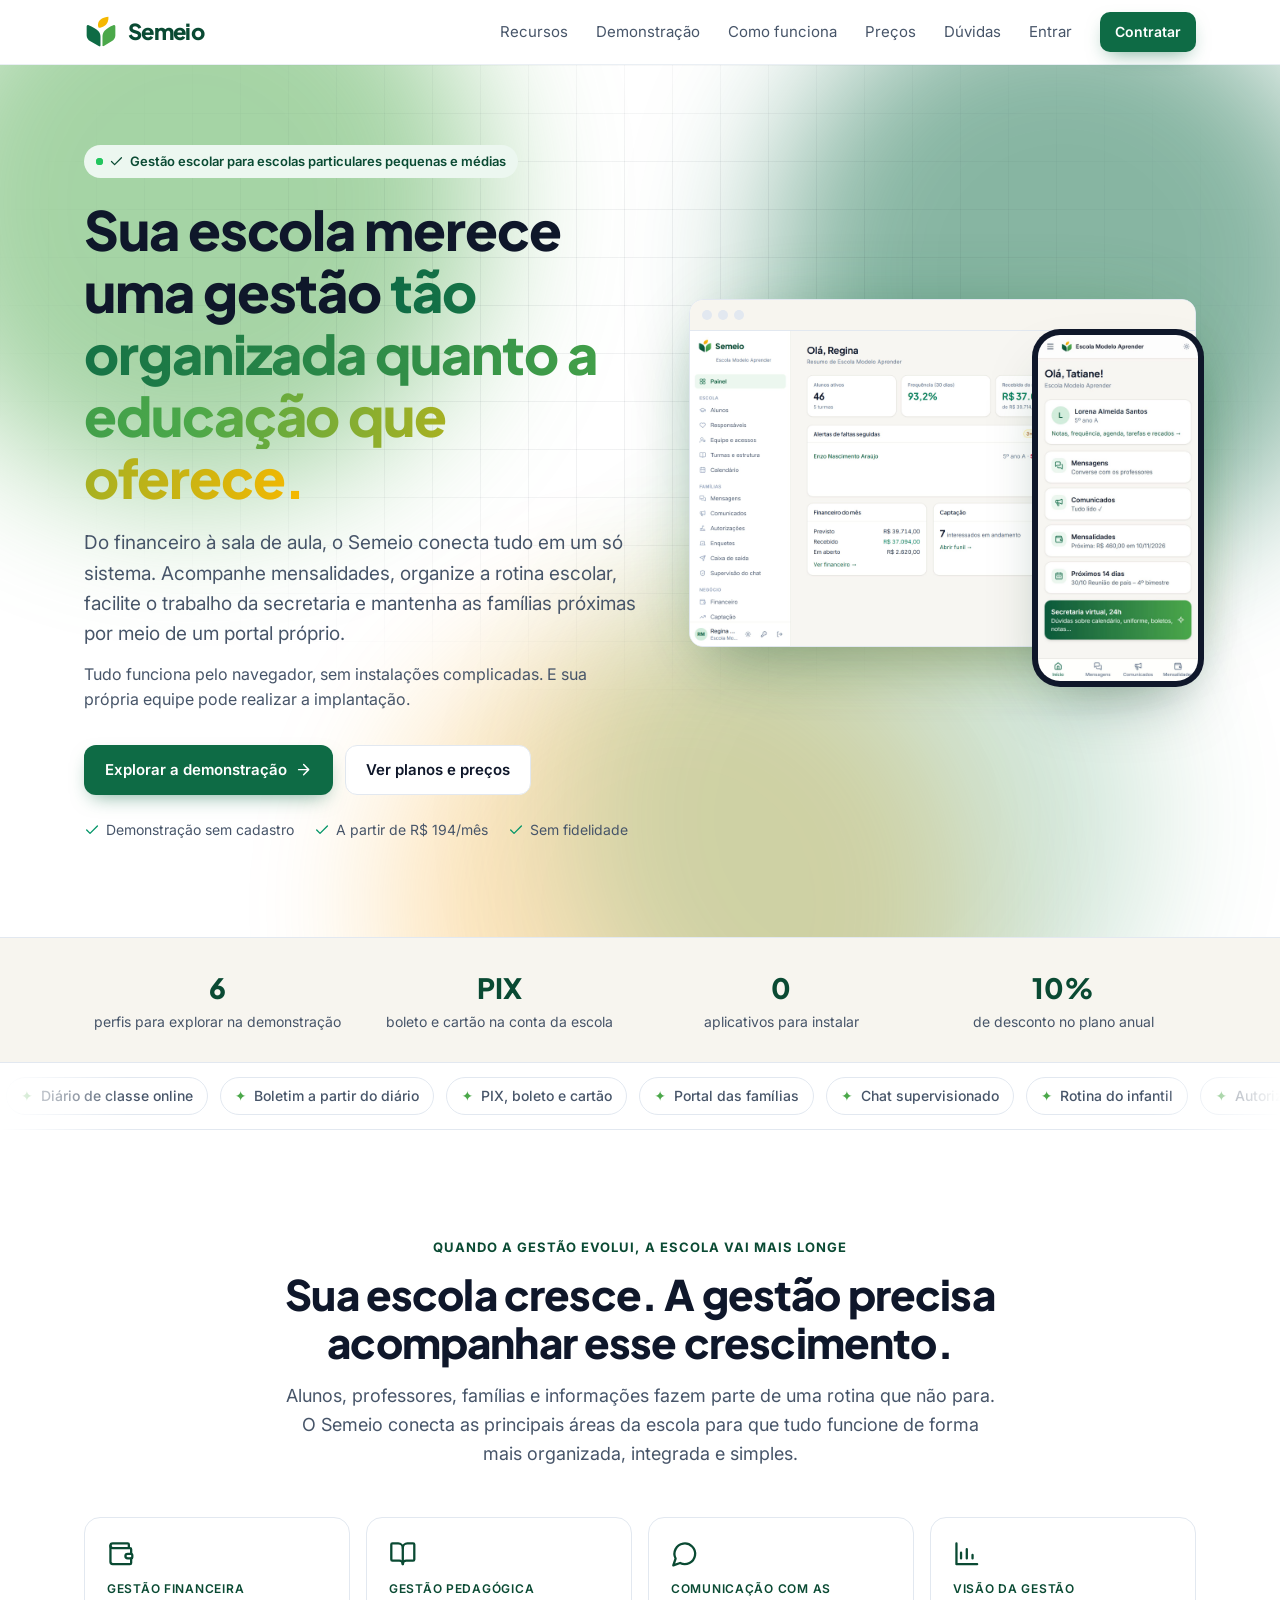
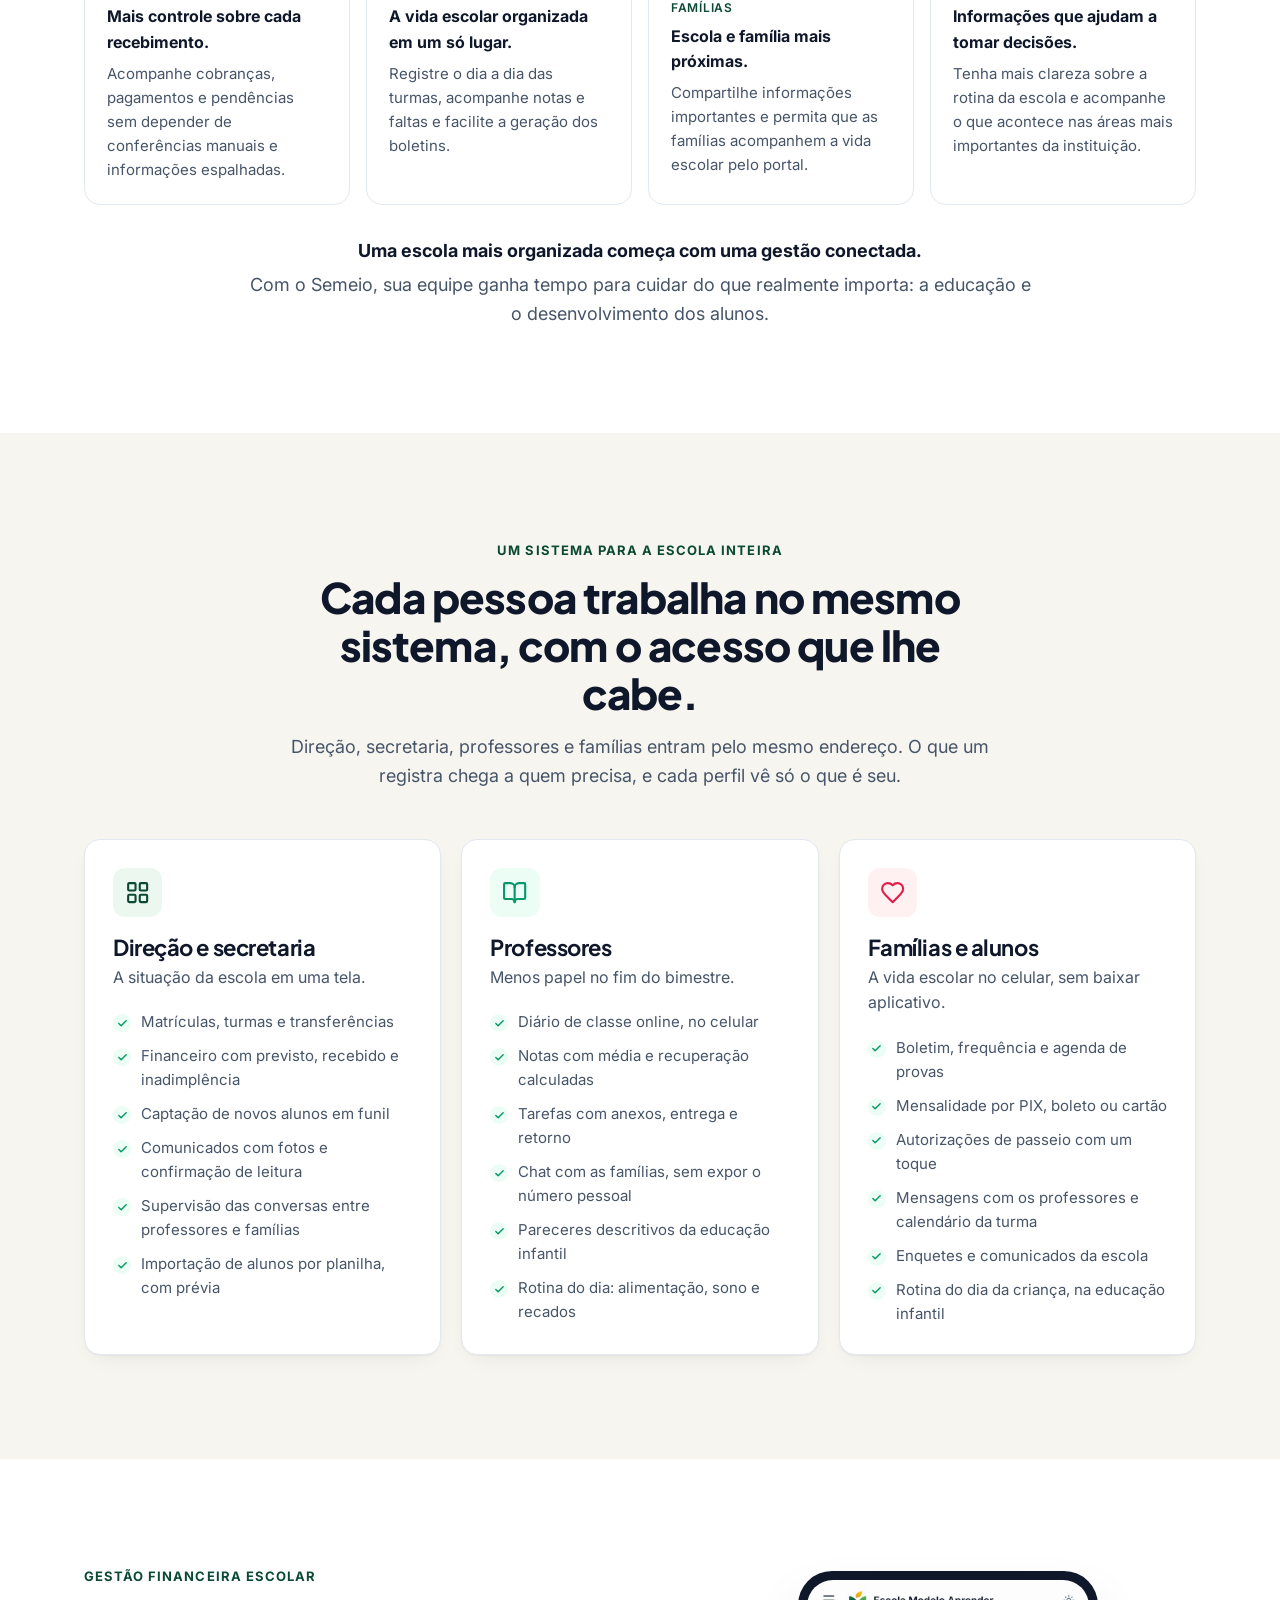
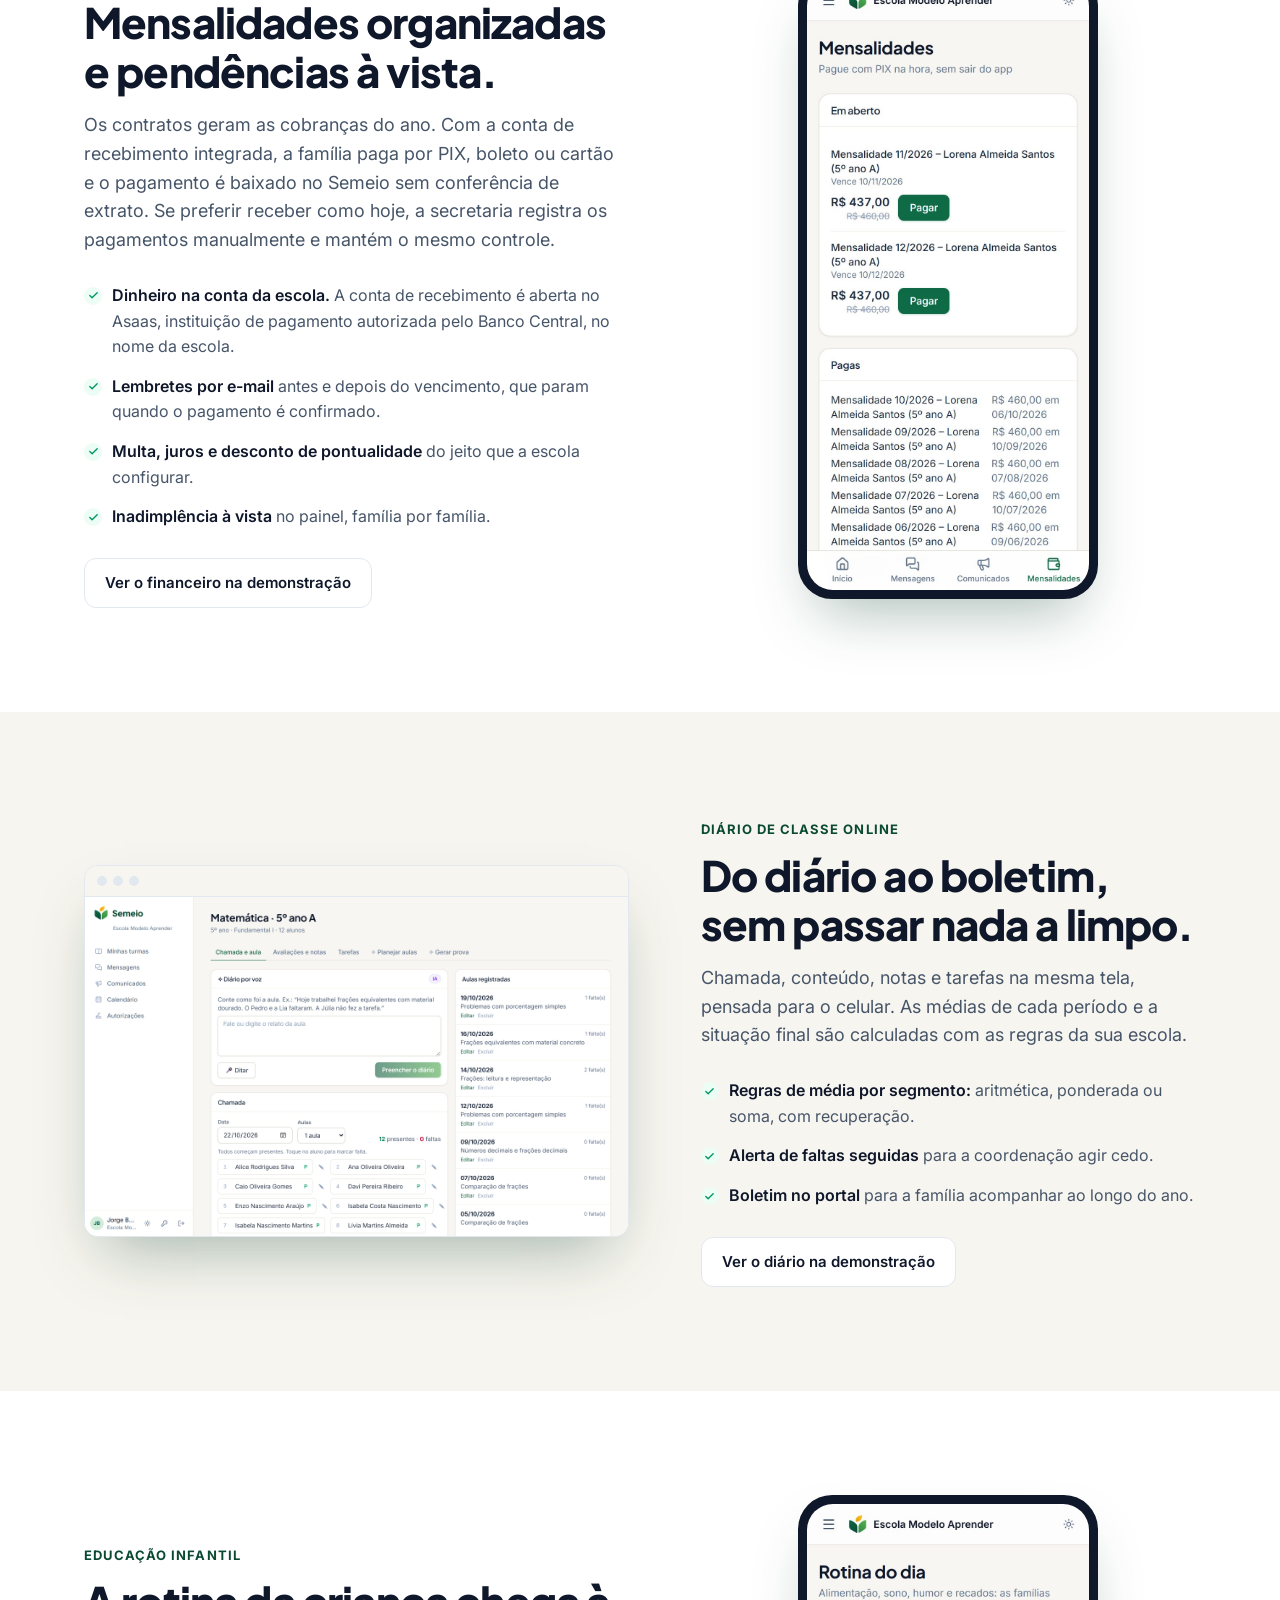
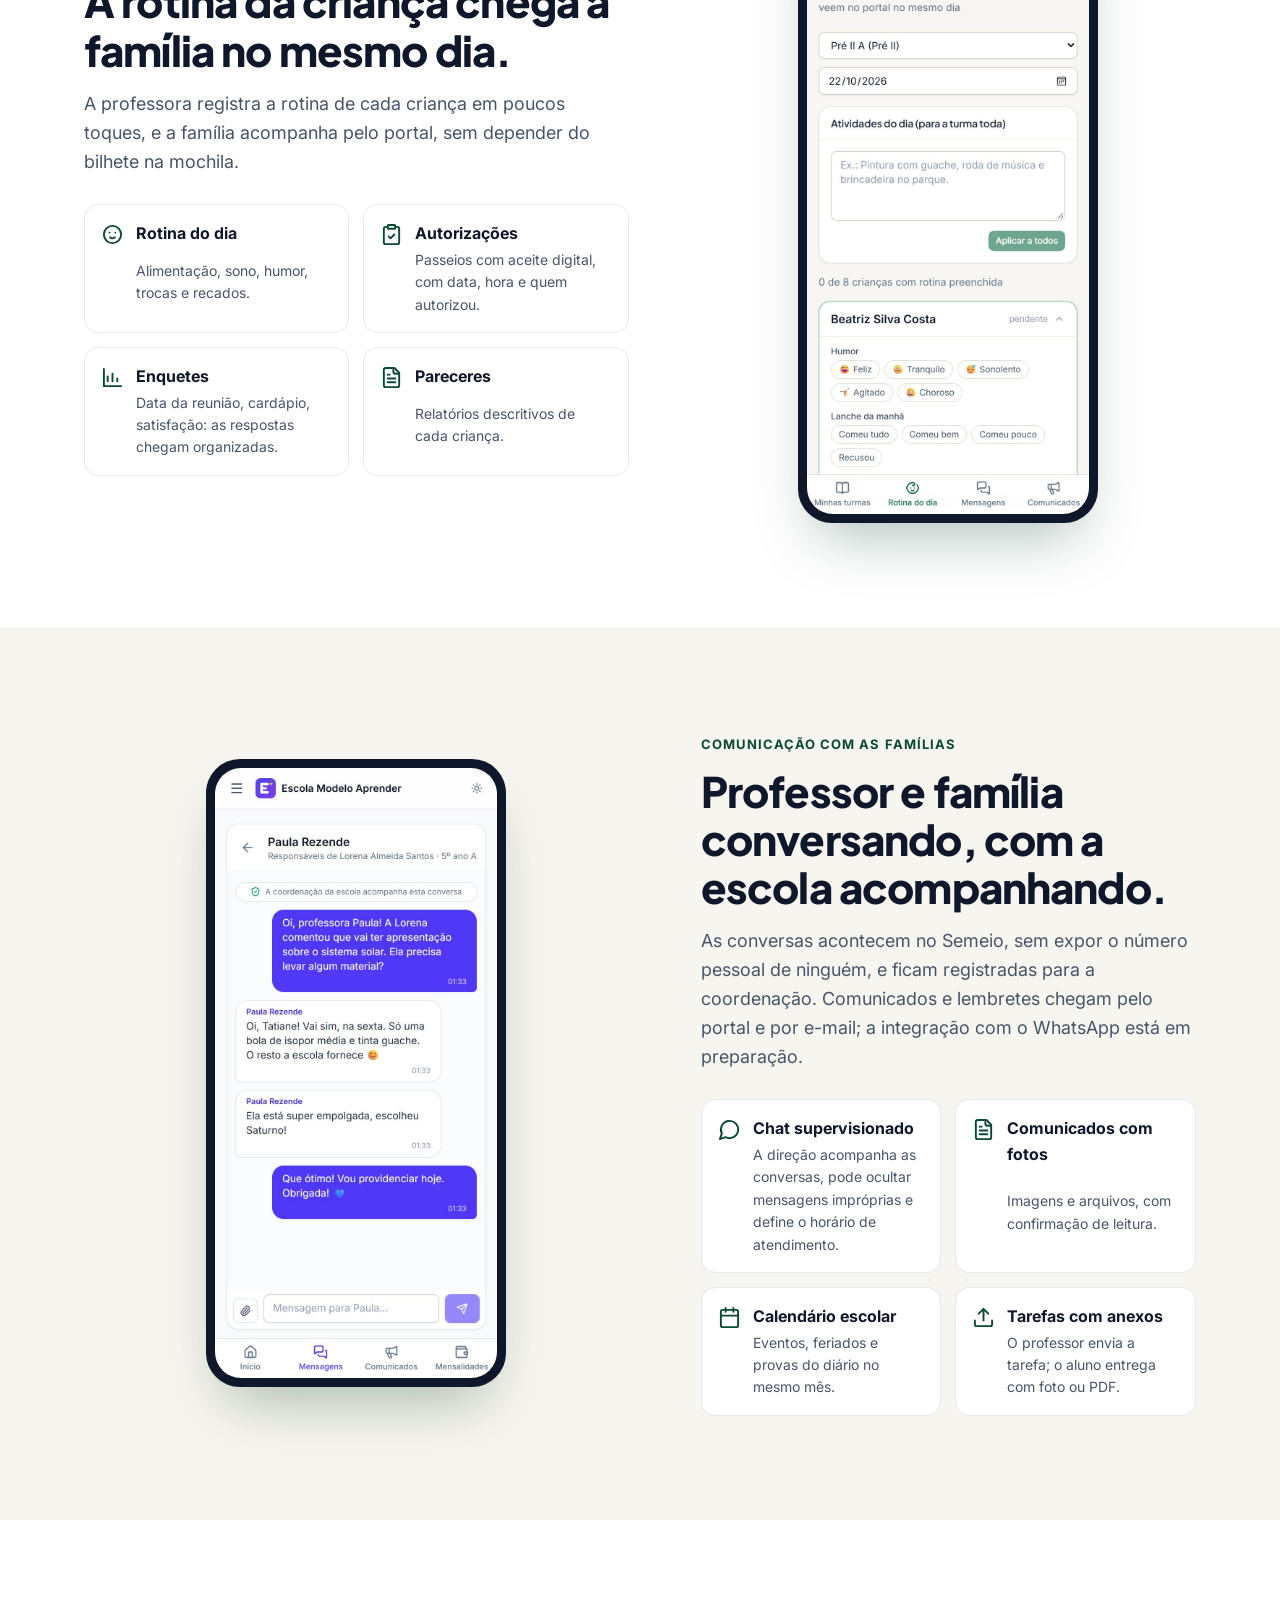
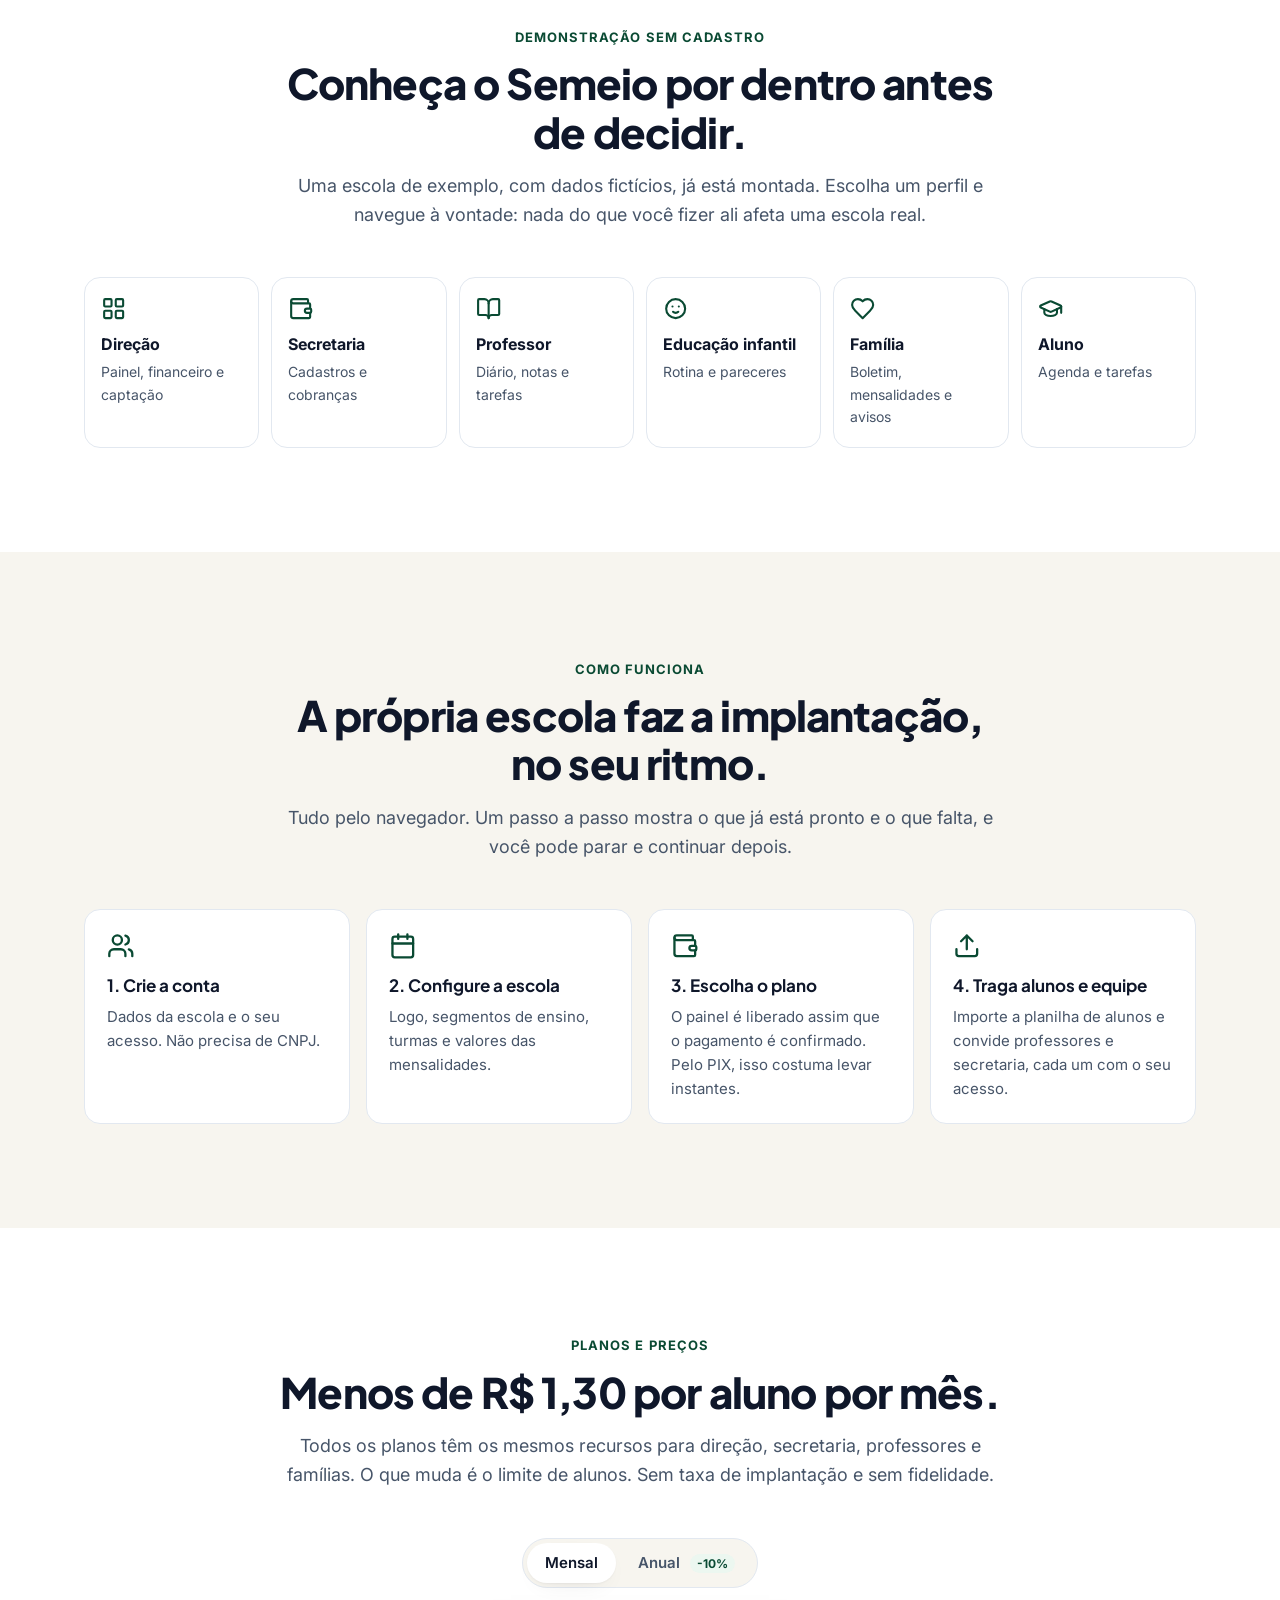
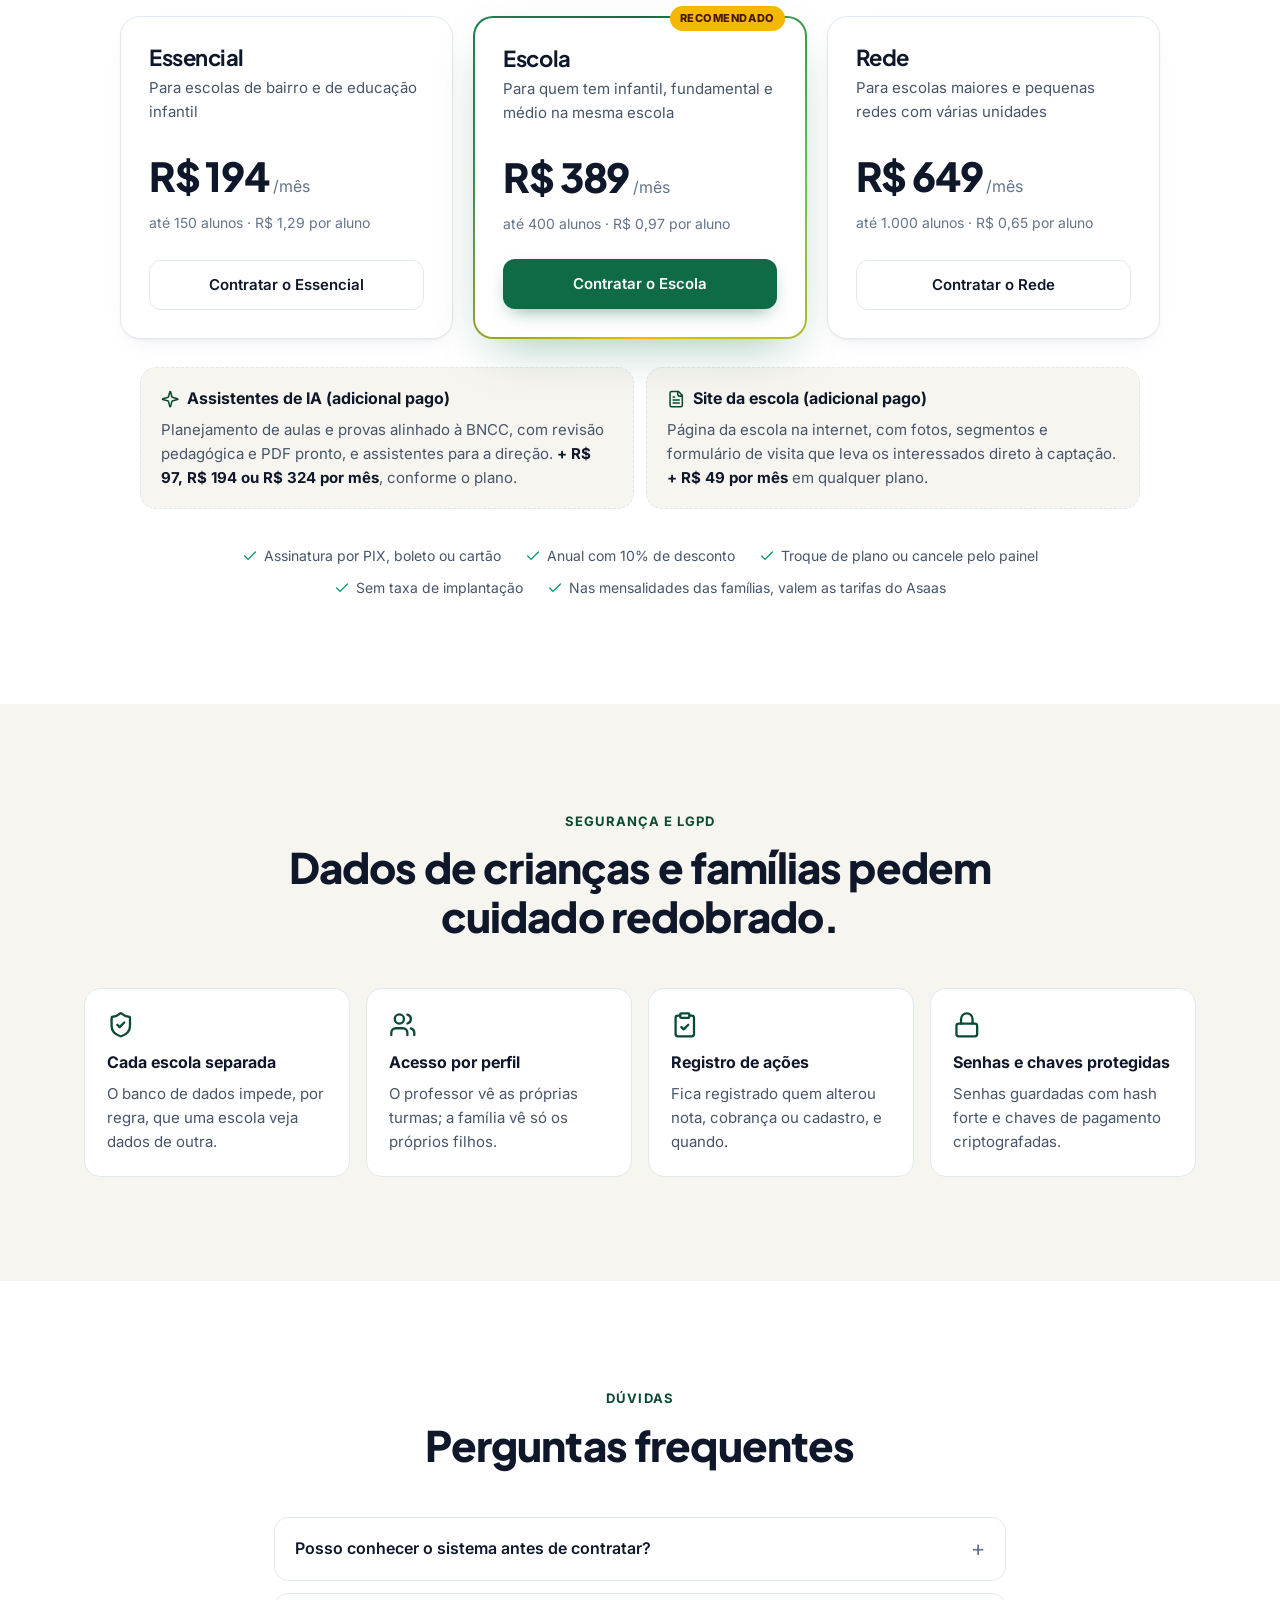
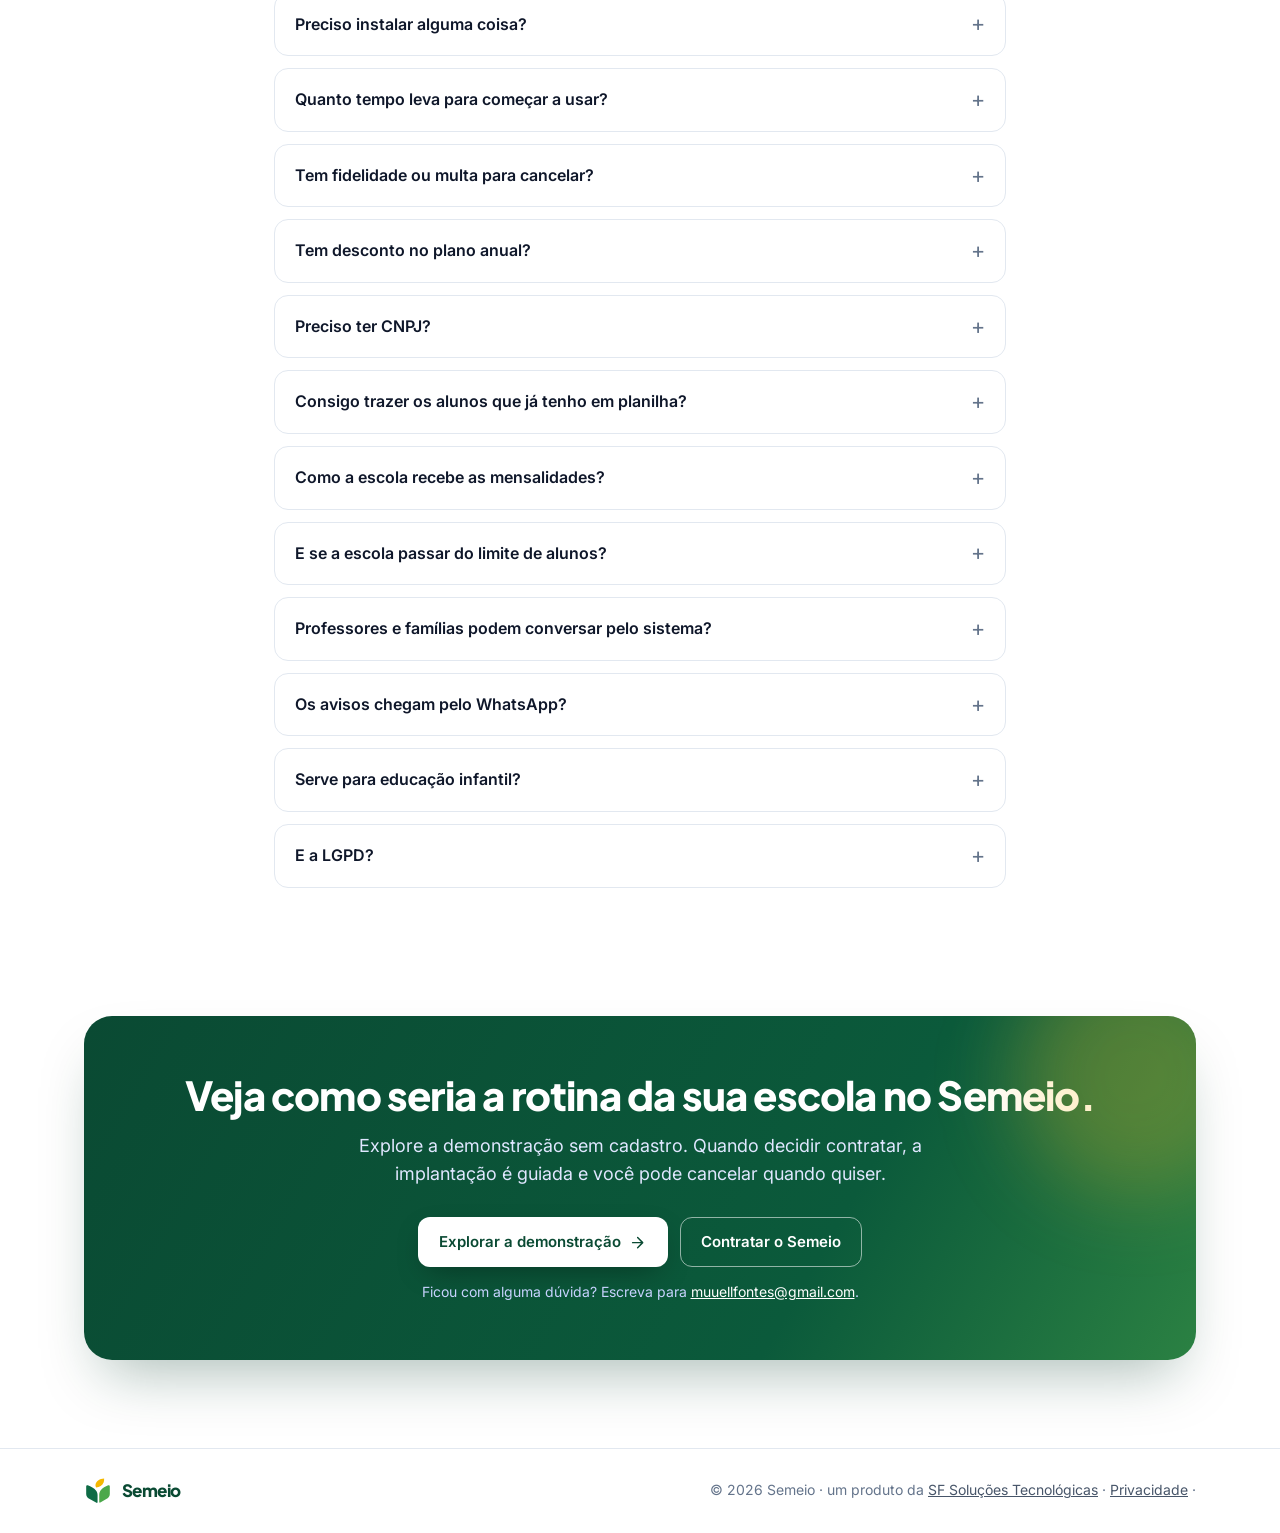
==== commit 8345f284: "Landing: novos textos do topo e da seção de áreas; destaque do título no amarelo da logo Co-Authored" ====
--- a/index.html
+++ b/index.html
@@ -145,10 +145,11 @@
         <div class="conteiner abertura__grade">
           <div class="abertura__texto">
             <span class="selo entrada" style="--i: 0"><span class="selo__ponto"></span><svg class="ic"><use href="#i-check" /></svg> Gestão escolar para escolas particulares pequenas e médias</span>
-            <h1 class="entrada" style="--i: 1">Financeiro, secretaria e sala de aula <span class="destaque">em um só lugar.</span></h1>
+            <h1 class="entrada" style="--i: 1">Sua escola merece uma gestão <span class="destaque">tão organizada quanto a educação que oferece.</span></h1>
             <p class="abertura__sub entrada" style="--i: 2">
-              Mensalidades com baixa automática pela conta integrada, diário de classe no celular e um portal para as famílias acompanharem tudo. Funciona no navegador, e a própria escola faz a implantação.
+              Do financeiro à sala de aula, o Semeio conecta tudo em um só sistema. Acompanhe mensalidades, organize a rotina escolar, facilite o trabalho da secretaria e mantenha as famílias próximas por meio de um portal próprio.
             </p>
+            <p class="abertura__sub abertura__sub--nota entrada" style="--i: 2">Tudo funciona pelo navegador, sem instalações complicadas. E sua própria equipe pode realizar a implantação.</p>
             <div class="abertura__ctas entrada" style="--i: 3">
               <a class="botao botao--primario botao--brilho" href="https://escolapro.fly.dev/?demo=direcao" data-app="/?demo=direcao" data-evento="demo" data-perfil="direcao" data-origem-cta="abertura">Explorar a demonstração <svg class="ic"><use href="#i-arrow" /></svg></a>
               <a class="botao botao--secundario" href="#precos">Ver planos e preços</a>
@@ -223,17 +224,17 @@
       <section id="problema" class="secao">
         <div class="conteiner">
           <header class="secao__titulo">
-            <span class="sobretitulo">Quando a escola cresce</span>
-            <h2>Mais alunos trazem mais planilhas, mais conversas e mais conferência.</h2>
-            <p>Caderno, planilha e WhatsApp dão conta no começo. Com mais turmas e famílias, a informação se espalha e a rotina passa a depender de quem lembra de cada detalhe.</p>
+            <span class="sobretitulo">Quando a gestão evolui, a escola vai mais longe</span>
+            <h2>Sua escola cresce. A gestão precisa acompanhar esse crescimento.</h2>
+            <p>Alunos, professores, famílias e informações fazem parte de uma rotina que não para. O Semeio conecta as principais áreas da escola para que tudo funcione de forma mais organizada, integrada e simples.</p>
           </header>
           <div class="seguranca">
-            <div><svg class="ic"><use href="#i-wallet" /></svg><b>Pagamento conferido um a um</b><span>Todo mês, alguém cruza o extrato com a planilha e cobra família por família.</span></div>
-            <div><svg class="ic"><use href="#i-book" /></svg><b>Boletim montado à mão</b><span>No fim do bimestre, notas e faltas saem de cadernos e planilhas para virar boletim.</span></div>
-            <div><svg class="ic"><use href="#i-chat" /></svg><b>Conversas no celular de cada um</b><span>Recados chegam no WhatsApp pessoal dos professores, e a escola não acompanha o que foi combinado.</span></div>
-            <div><svg class="ic"><use href="#i-chart" /></svg><b>Pouca visão do todo</b><span>Saber quem está em atraso ou qual turma acumula faltas exige procurar em vários lugares.</span></div>
-          </div>
-          <p class="virada">O Semeio reúne essa rotina em um só sistema: <b>cobranças acompanhadas, boletim gerado pelo diário e famílias informadas pelo portal.</b></p>
+            <div><svg class="ic"><use href="#i-wallet" /></svg><small class="cartao__area">Gestão financeira</small><b>Mais controle sobre cada recebimento.</b><span>Acompanhe cobranças, pagamentos e pendências sem depender de conferências manuais e informações espalhadas.</span></div>
+            <div><svg class="ic"><use href="#i-book" /></svg><small class="cartao__area">Gestão pedagógica</small><b>A vida escolar organizada em um só lugar.</b><span>Registre o dia a dia das turmas, acompanhe notas e faltas e facilite a geração dos boletins.</span></div>
+            <div><svg class="ic"><use href="#i-chat" /></svg><small class="cartao__area">Comunicação com as famílias</small><b>Escola e família mais próximas.</b><span>Compartilhe informações importantes e permita que as famílias acompanhem a vida escolar pelo portal.</span></div>
+            <div><svg class="ic"><use href="#i-chart" /></svg><small class="cartao__area">Visão da gestão</small><b>Informações que ajudam a tomar decisões.</b><span>Tenha mais clareza sobre a rotina da escola e acompanhe o que acontece nas áreas mais importantes da instituição.</span></div>
+          </div>
+          <p class="virada"><b>Uma escola mais organizada começa com uma gestão conectada.</b> Com o Semeio, sua equipe ganha tempo para cuidar do que realmente importa: a educação e o desenvolvimento dos alunos.</p>
         </div>
       </section>
 
--- a/estilo.css
+++ b/estilo.css
@@ -331,7 +331,7 @@
   font-weight: 800;
 }
 .destaque {
-  background: linear-gradient(100deg, var(--marca), var(--violeta) 60%, #c026d3);
+  background: linear-gradient(100deg, var(--marca), #4ba84a 60%, #f5b800);
   -webkit-background-clip: text;
   background-clip: text;
   color: transparent;
@@ -341,6 +341,10 @@
   font-size: clamp(17px, 2vw, 19px);
   color: var(--texto-2);
   max-width: 34em;
+}
+.abertura__sub--nota {
+  margin-top: 12px;
+  font-size: 16px;
 }
 .abertura__ctas {
   display: flex;
@@ -890,6 +894,17 @@
   font-size: 15px;
   color: var(--texto-2);
 }
+.seguranca .cartao__area {
+  font-size: 12px;
+  font-weight: 600;
+  letter-spacing: 0.06em;
+  text-transform: uppercase;
+  color: var(--marca-texto);
+}
+.virada b {
+  display: block;
+  margin-bottom: 6px;
+}
 
 /* Dúvidas */
 .faq {
--- a/movimento.css
+++ b/movimento.css
@@ -155,7 +155,7 @@
 
 /* Título com brilho correndo no gradiente */
 .destaque {
-  background-image: linear-gradient(100deg, var(--marca), var(--violeta) 30%, #c026d3 50%, var(--violeta) 70%, var(--marca));
+  background-image: linear-gradient(100deg, var(--marca), #4ba84a 30%, #f5b800 50%, #4ba84a 70%, var(--marca));
   background-size: 200% auto;
   animation: brilho-texto 7s linear infinite;
 }
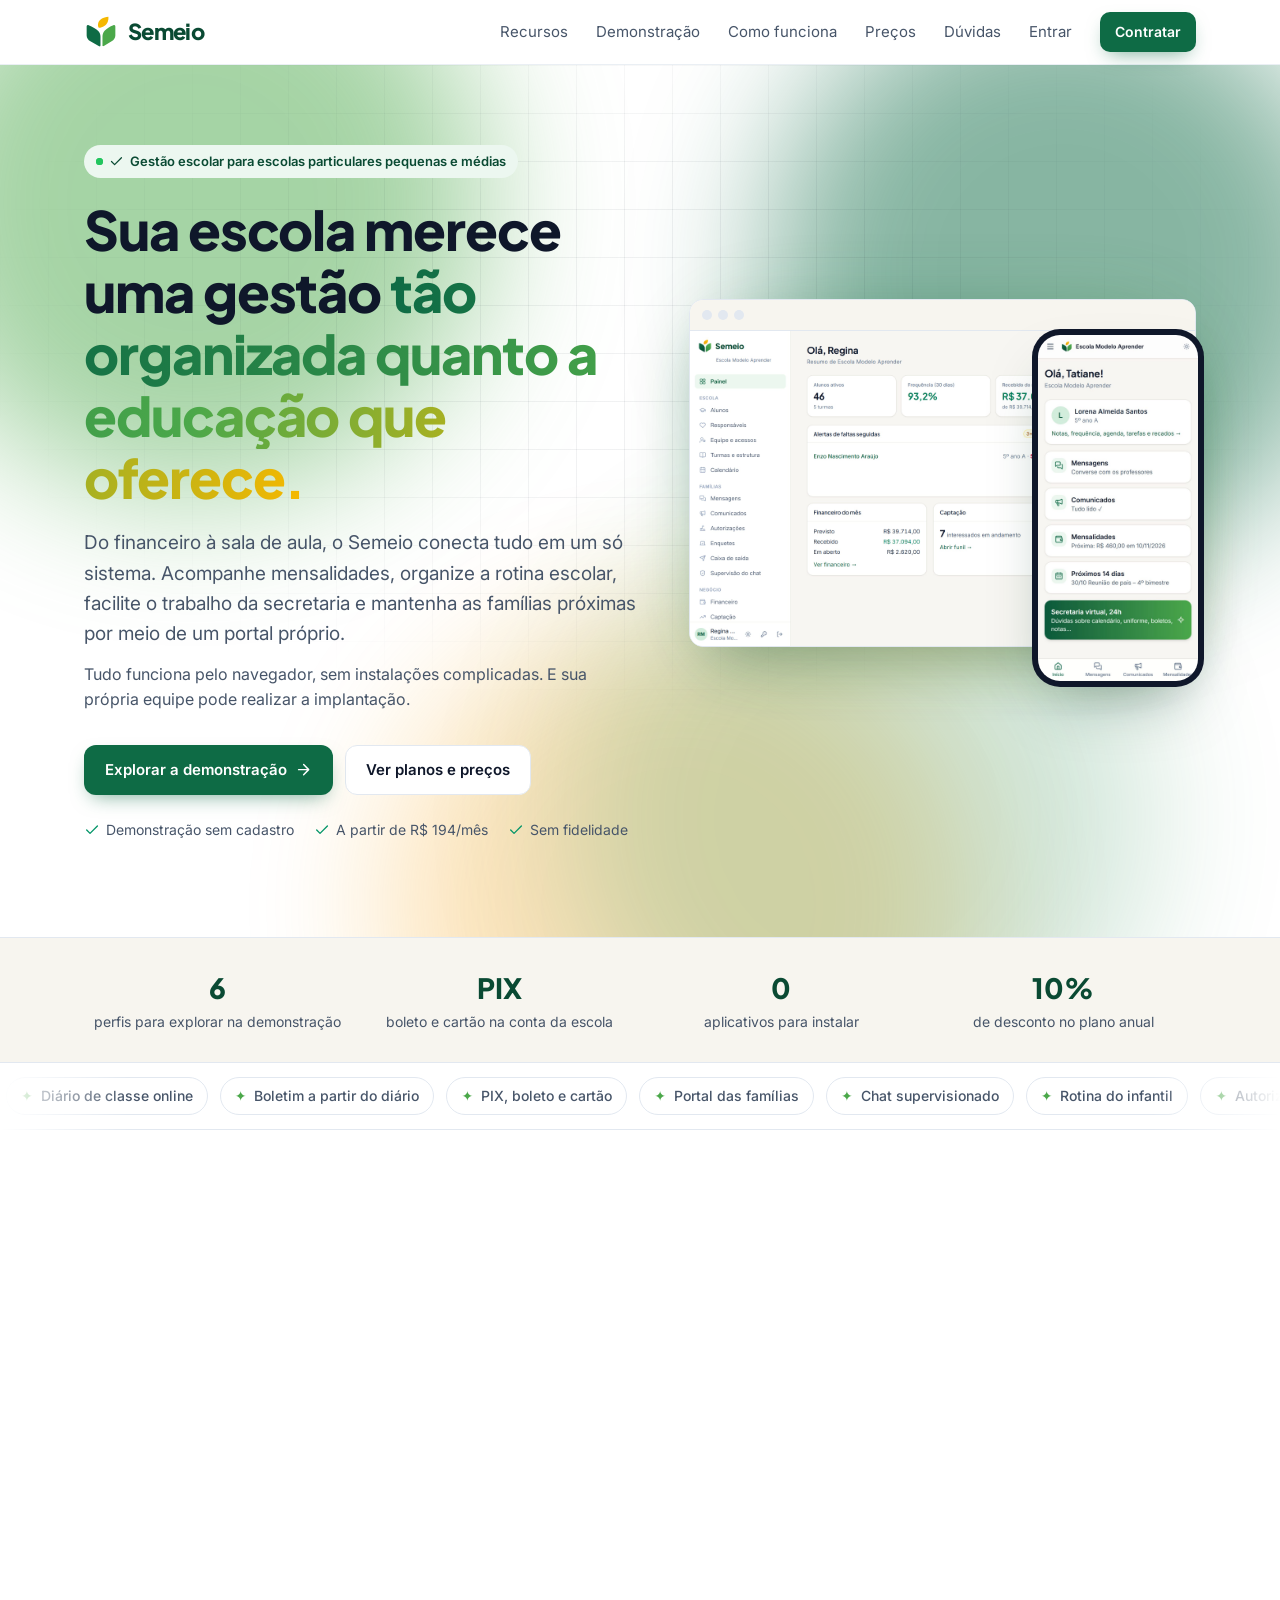
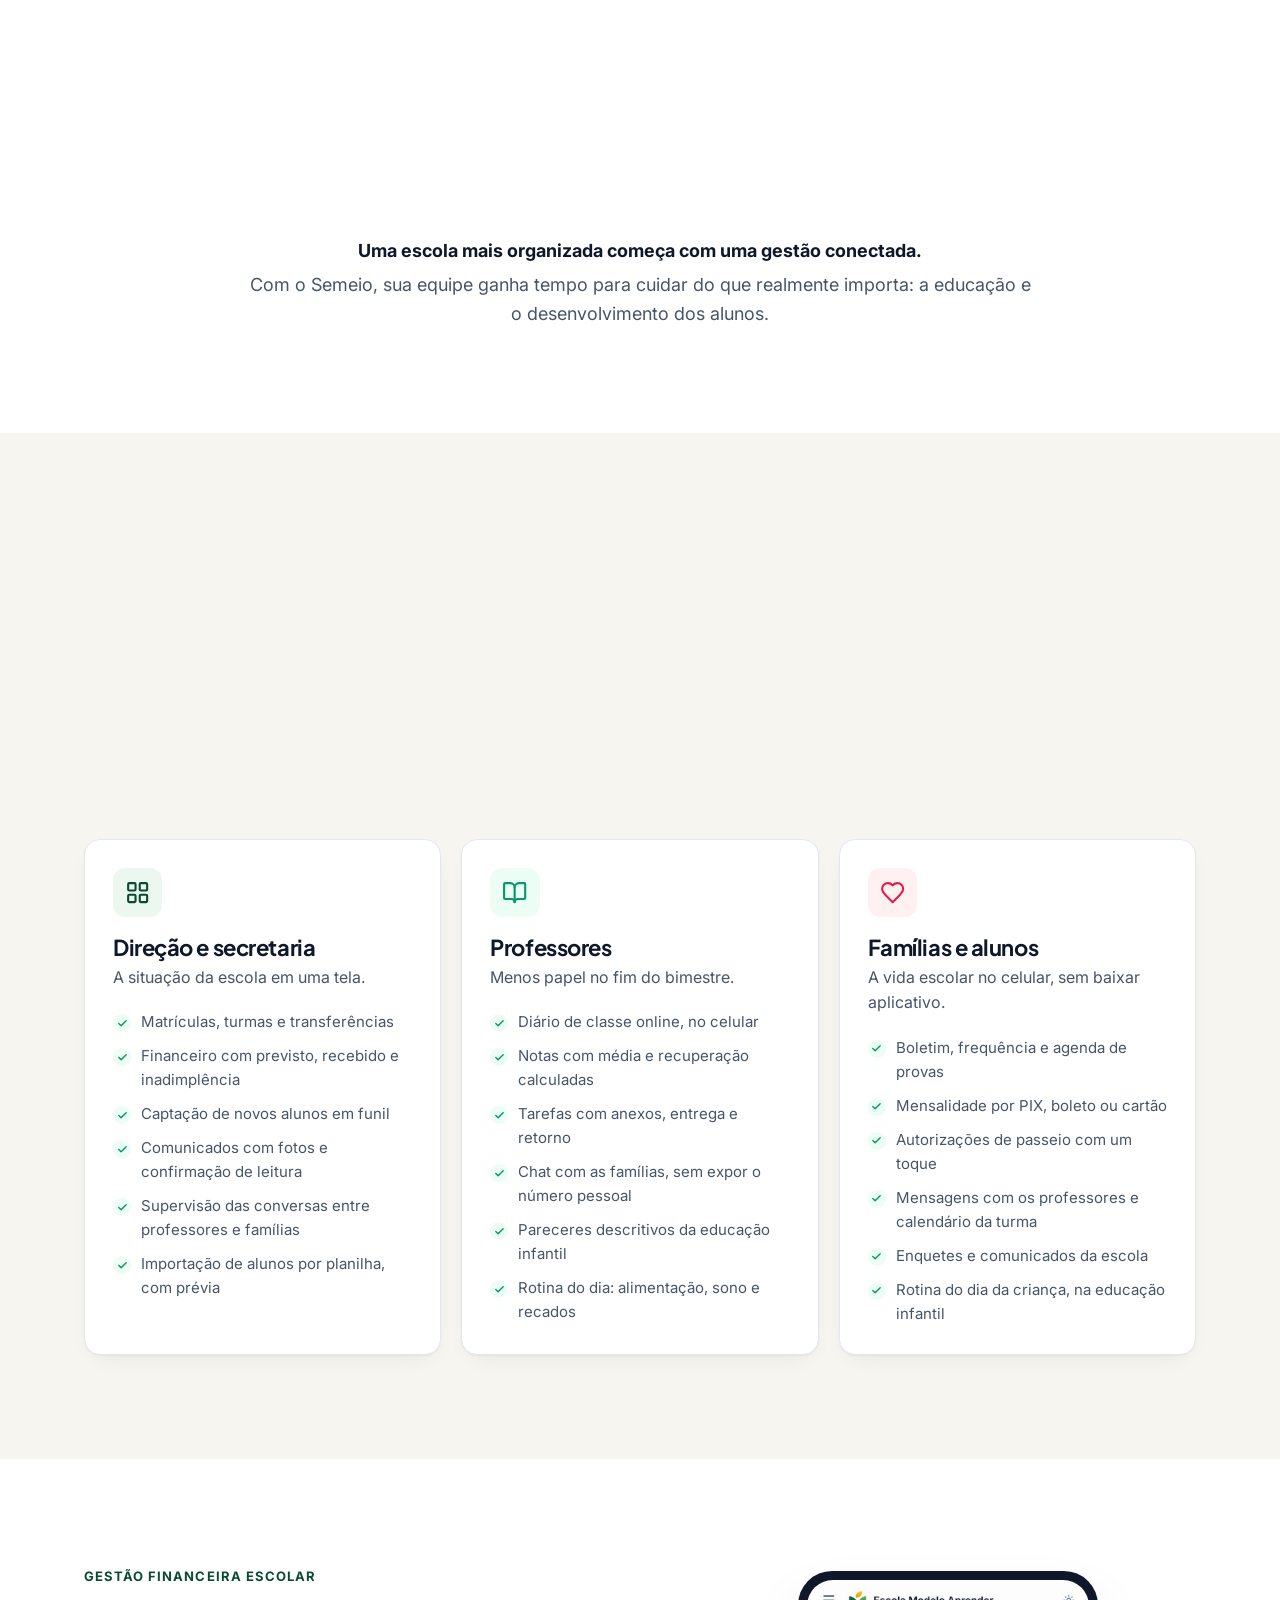
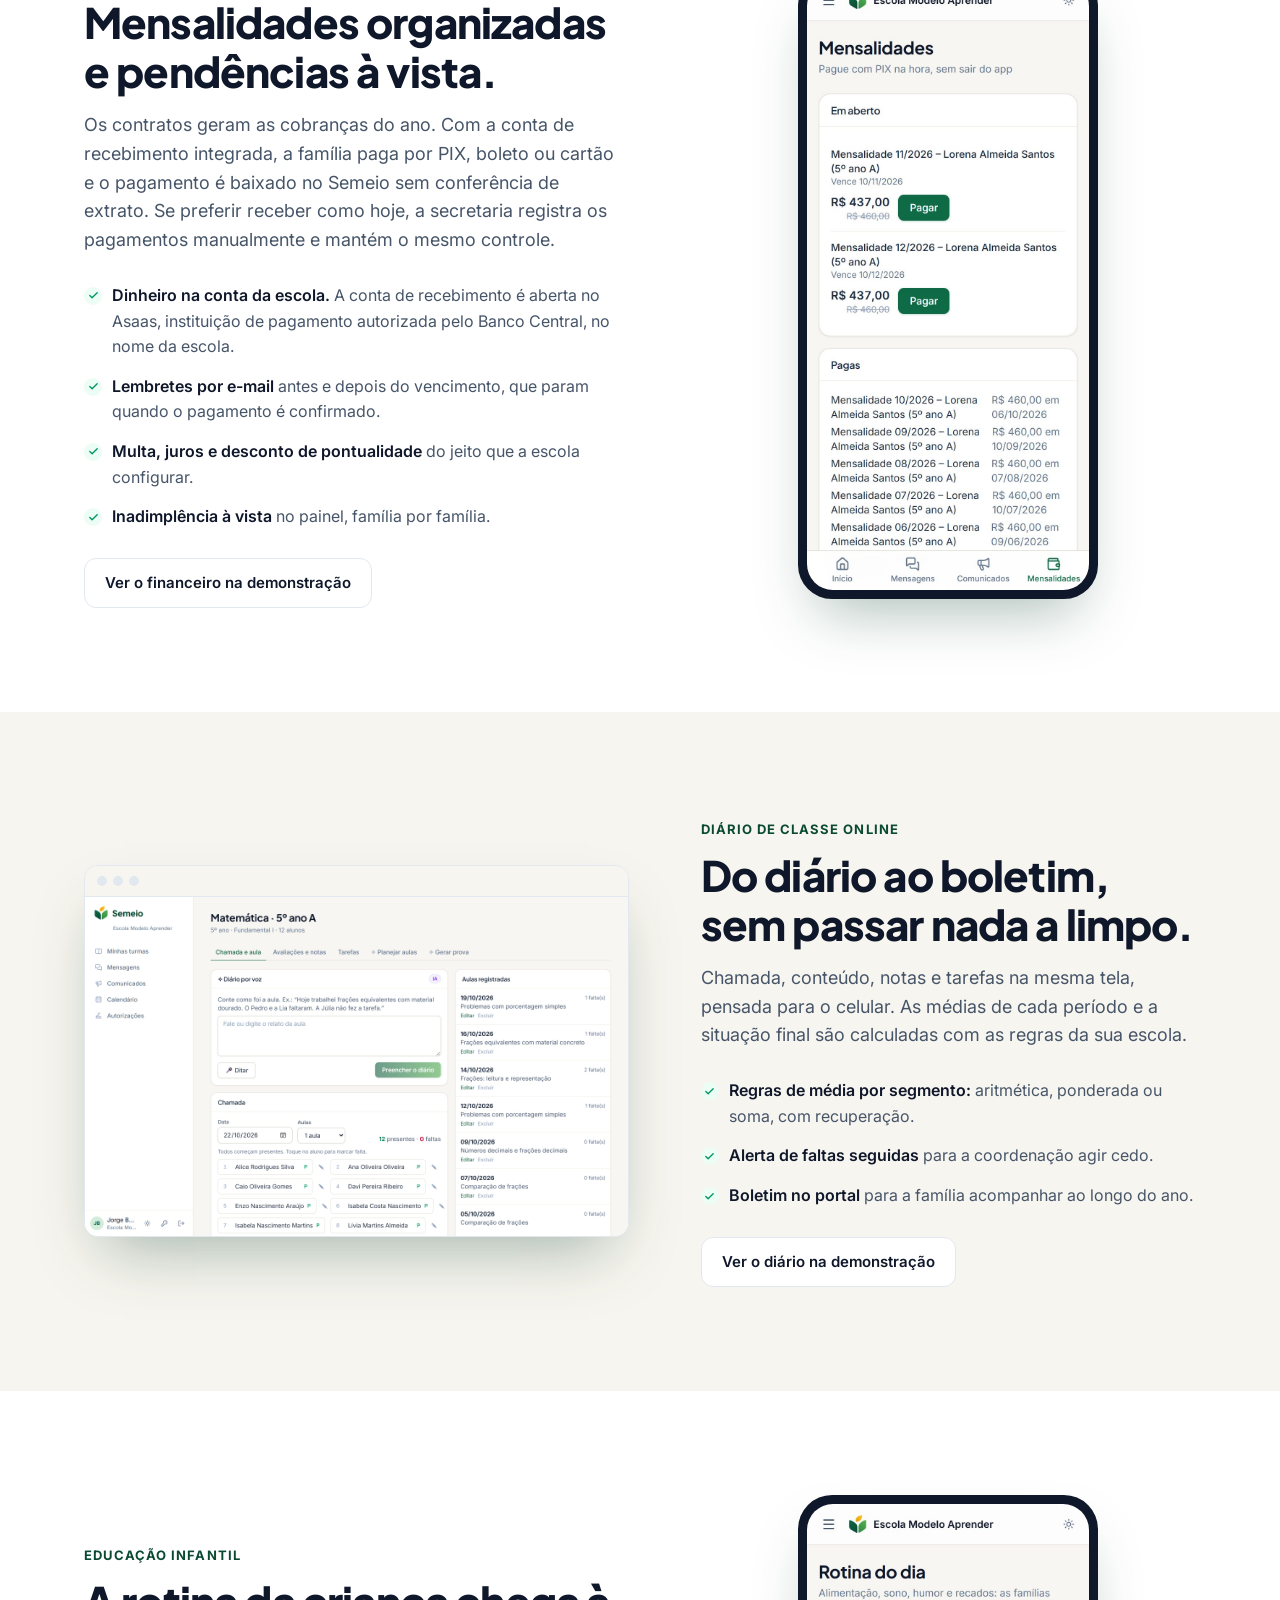
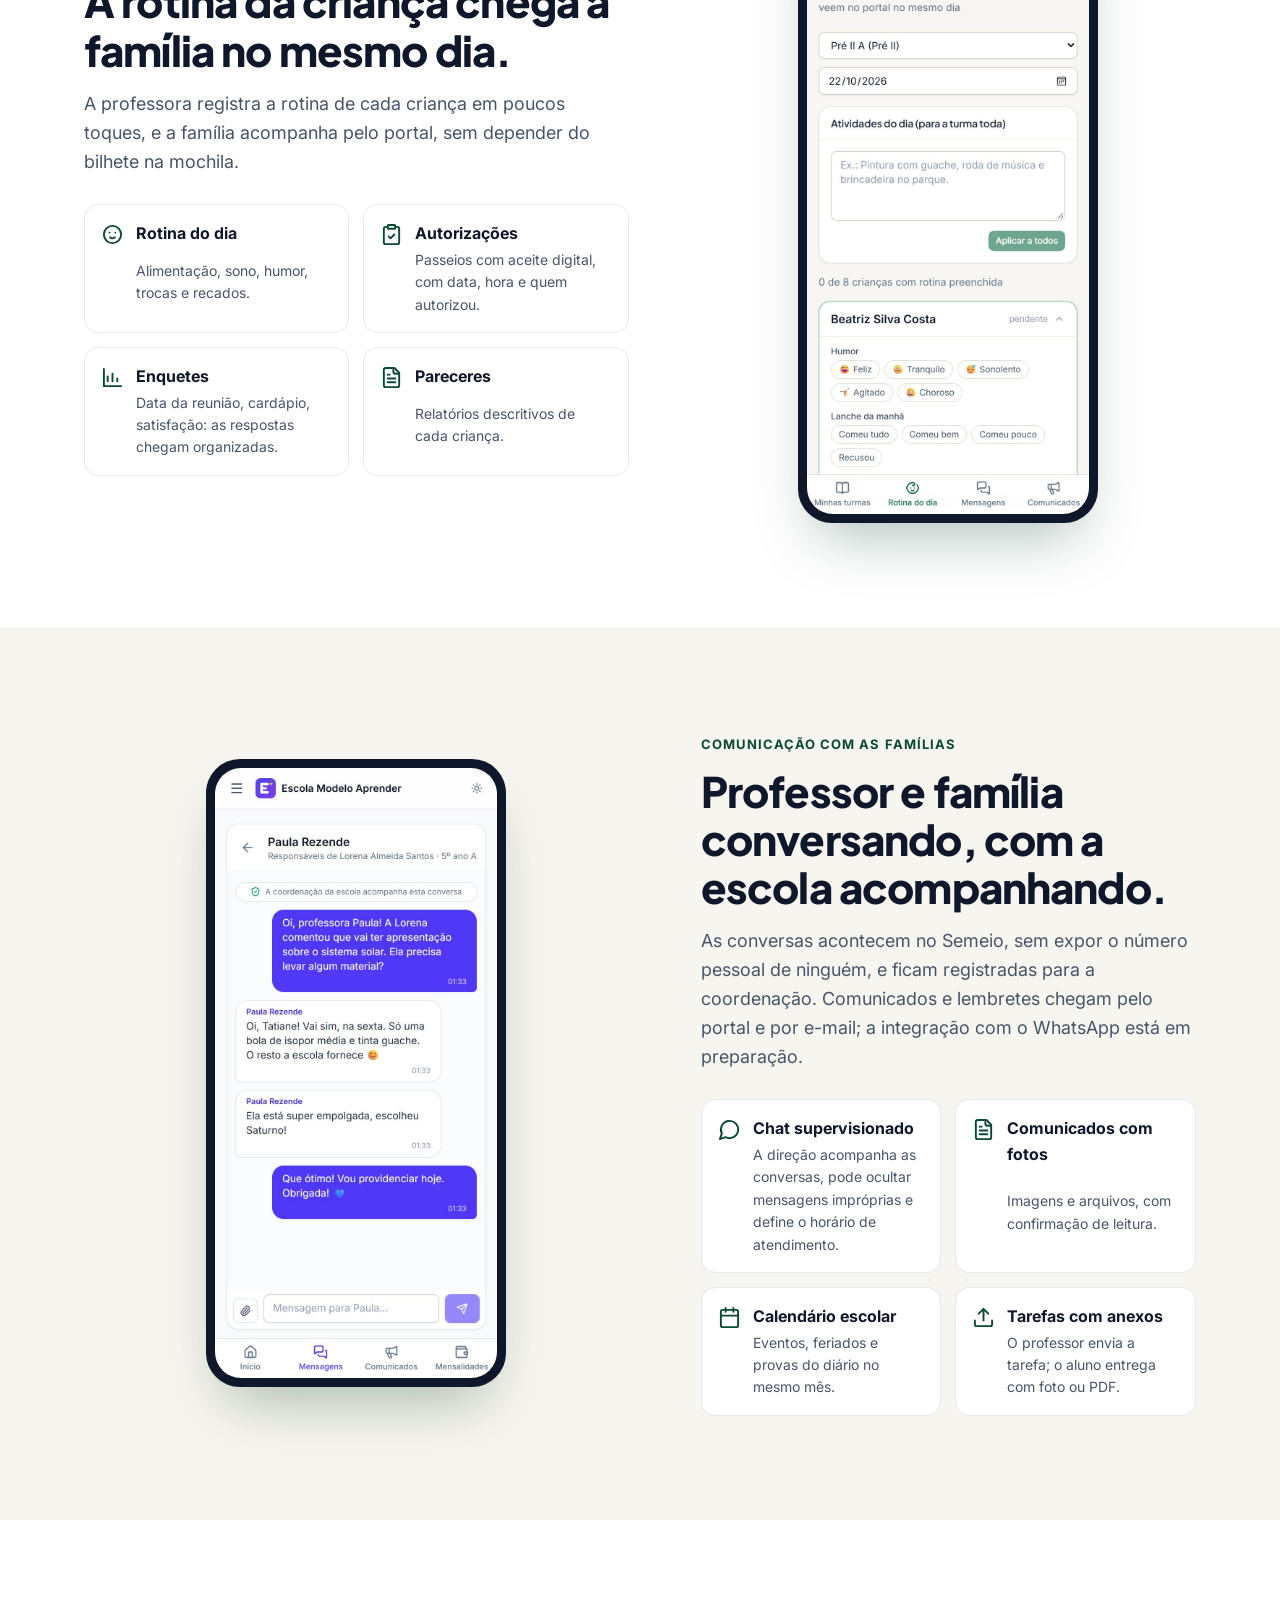
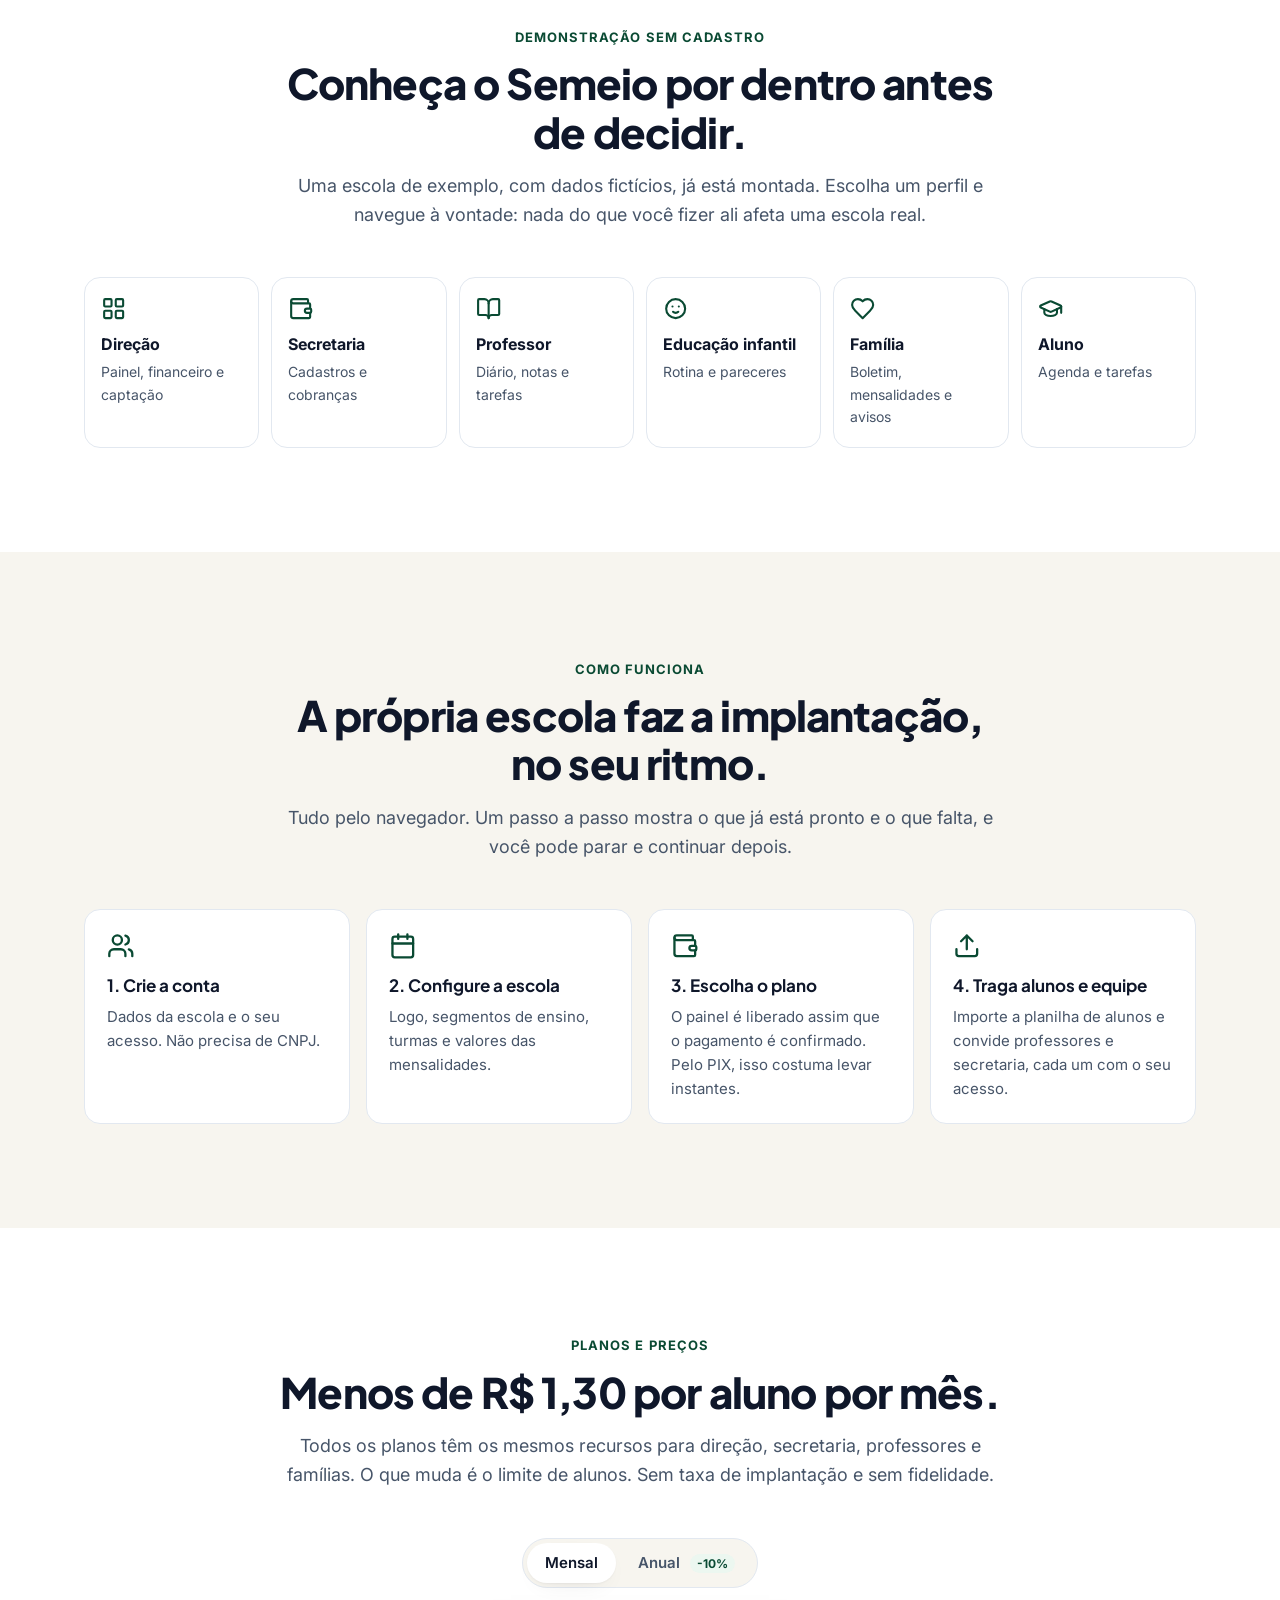
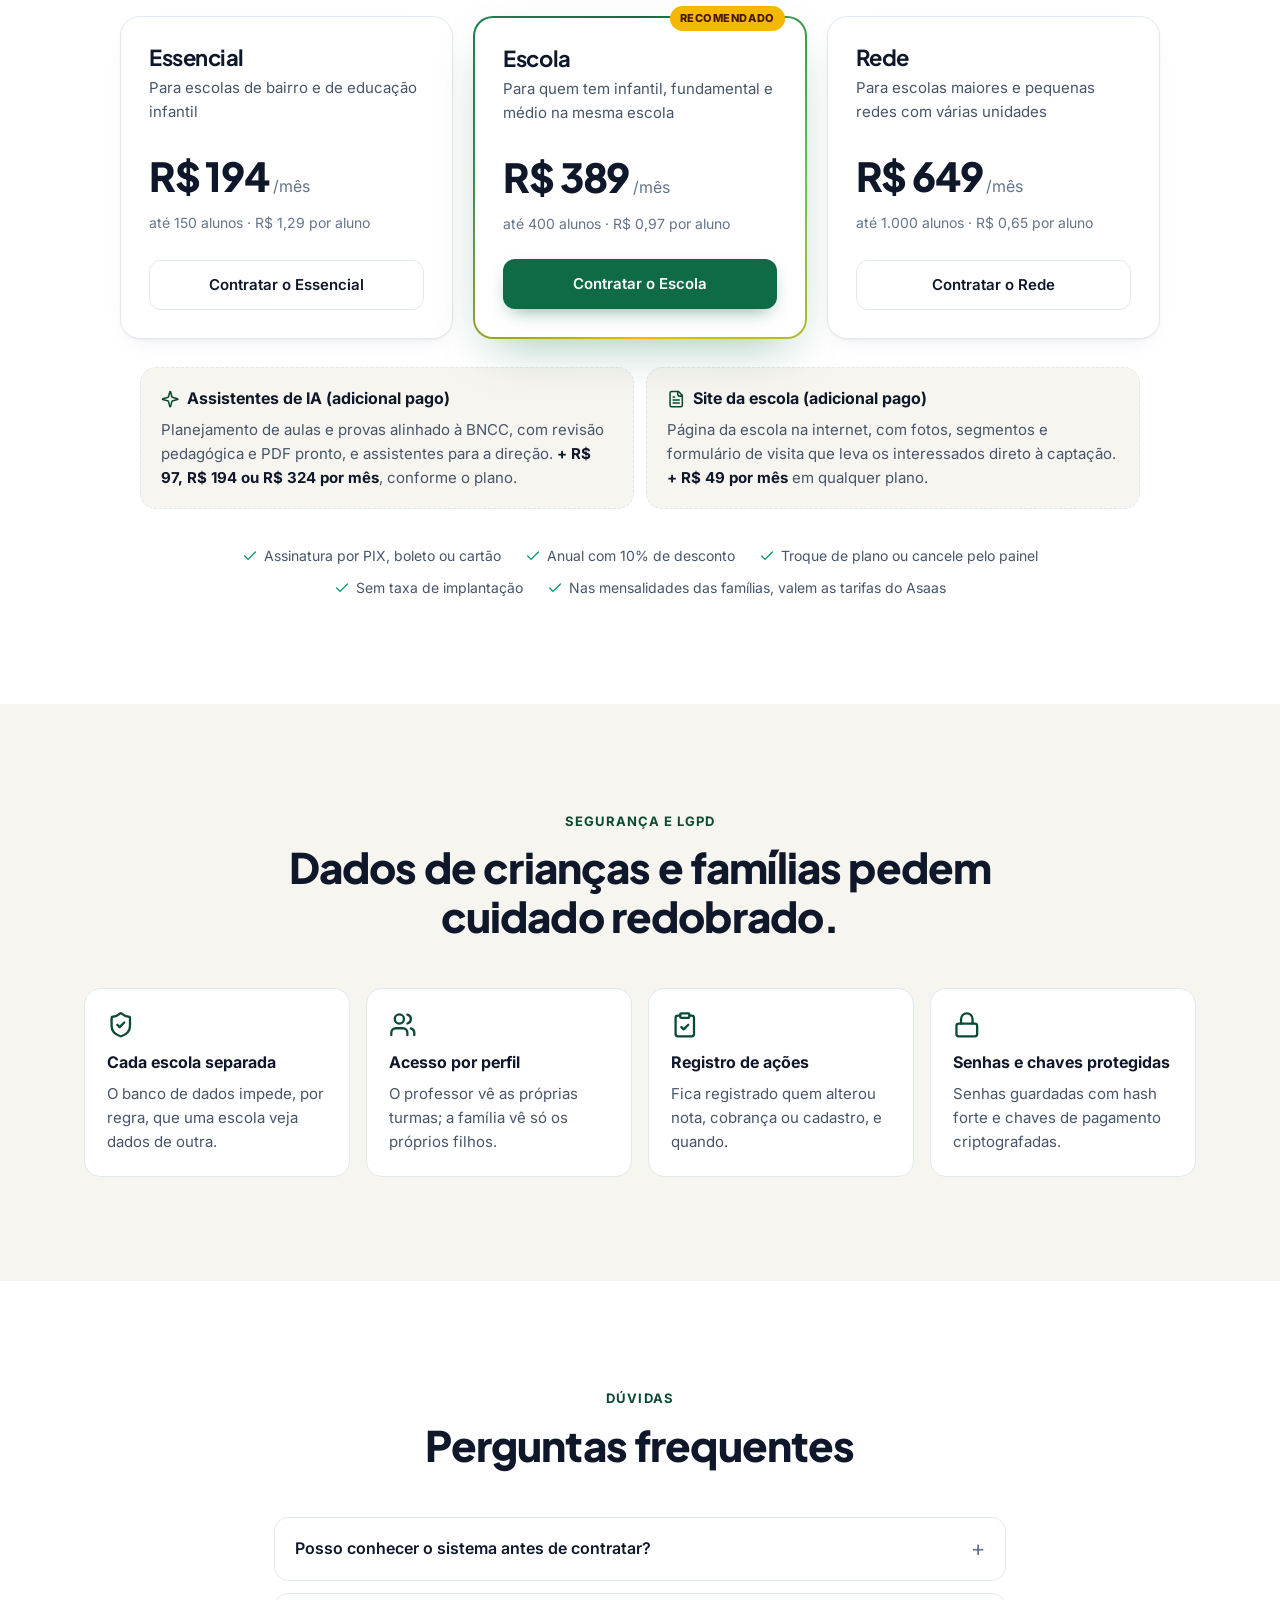
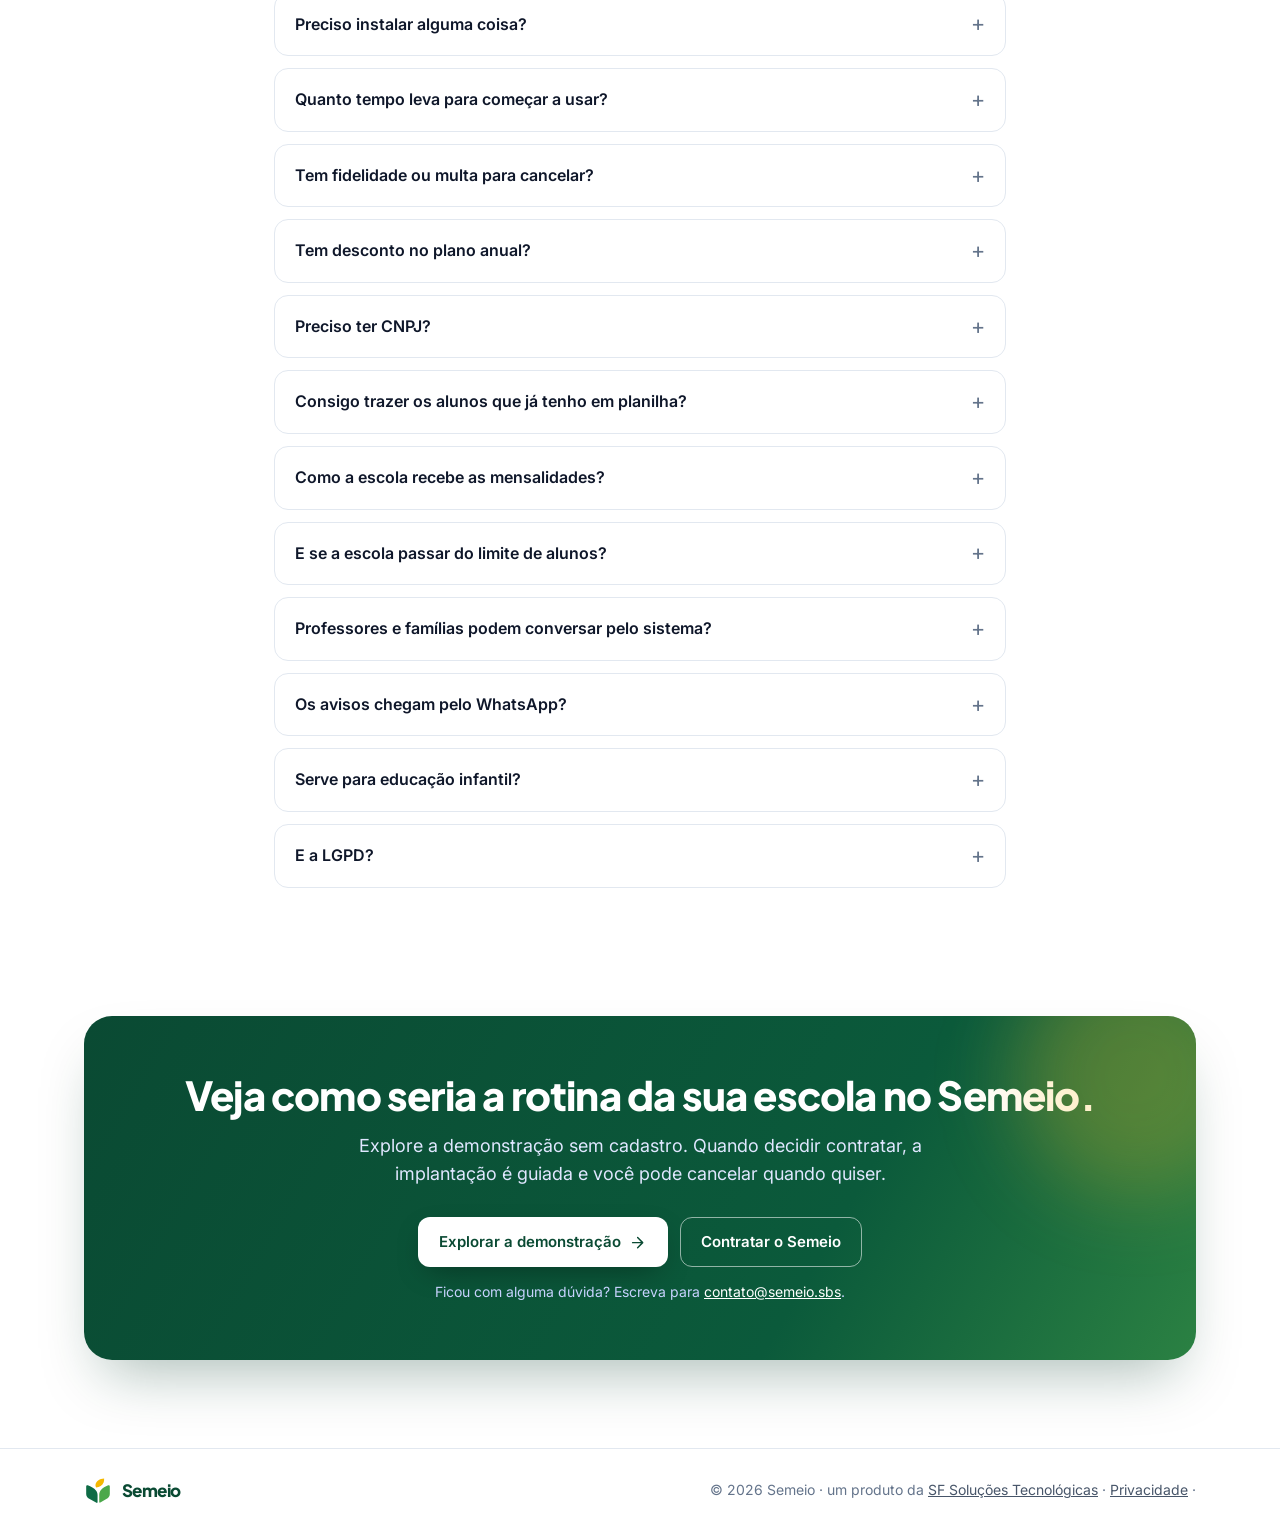
==== commit 8219a9cd: "Domínio próprio: landing em semeio.sbs, app em app.semeio.sbs; sitemaps, robots.txt e llms.txt - Lan" ====
--- a/index.html
+++ b/index.html
@@ -10,21 +10,21 @@
     />
     <meta name="robots" content="index, follow, max-image-preview:large" />
     <meta name="theme-color" content="#0e6b45" />
-    <link rel="canonical" href="https://sf-solucoestecnologicas.github.io/escolapro/" />
+    <link rel="canonical" href="https://semeio.sbs/" />
     <meta property="og:type" content="website" />
     <meta property="og:locale" content="pt_BR" />
     <meta property="og:site_name" content="Semeio" />
     <meta property="og:title" content="Semeio: financeiro, secretaria e sala de aula em um só lugar" />
     <meta property="og:description" content="Sistema de gestão escolar para escolas particulares pequenas e médias. Mensalidades, diário de classe, boletim e comunicação com as famílias, sem instalar nada." />
-    <meta property="og:url" content="https://sf-solucoestecnologicas.github.io/escolapro/" />
-    <meta property="og:image" content="https://sf-solucoestecnologicas.github.io/escolapro/img/og.jpg" />
+    <meta property="og:url" content="https://semeio.sbs/" />
+    <meta property="og:image" content="https://semeio.sbs/img/og.jpg" />
     <meta property="og:image:width" content="1200" />
     <meta property="og:image:height" content="630" />
     <meta property="og:image:alt" content="Painel do Semeio com alunos, frequência e mensalidades do mês" />
     <meta name="twitter:card" content="summary_large_image" />
     <meta name="twitter:title" content="Semeio: financeiro, secretaria e sala de aula em um só lugar" />
     <meta name="twitter:description" content="Sistema de gestão escolar para escolas particulares pequenas e médias, sem instalar nada." />
-    <meta name="twitter:image" content="https://sf-solucoestecnologicas.github.io/escolapro/img/og.jpg" />
+    <meta name="twitter:image" content="https://semeio.sbs/img/og.jpg" />
     <link rel="icon" href="favicon.svg" type="image/svg+xml" />
     <link rel="apple-touch-icon" href="img/icone-180.png" />
     <link rel="preconnect" href="https://fonts.googleapis.com" />
@@ -39,11 +39,11 @@
         "@graph": [
           {
             "@type": "Organization",
-            "@id": "https://sf-solucoestecnologicas.github.io/escolapro/#organizacao",
+            "@id": "https://semeio.sbs/#organizacao",
             "name": "Semeio",
-            "url": "https://sf-solucoestecnologicas.github.io/escolapro/",
-            "logo": "https://sf-solucoestecnologicas.github.io/escolapro/img/icone-180.png",
-            "email": "muuellfontes@gmail.com",
+            "url": "https://semeio.sbs/",
+            "logo": "https://semeio.sbs/img/icone-180.png",
+            "email": "contato@semeio.sbs",
             "parentOrganization": { "@type": "Organization", "name": "SF Soluções Tecnológicas" }
           },
           {
@@ -52,15 +52,15 @@
             "applicationCategory": "BusinessApplication",
             "applicationSubCategory": "Sistema de gestão escolar",
             "operatingSystem": "Web, Android, iOS",
-            "url": "https://sf-solucoestecnologicas.github.io/escolapro/",
-            "image": "https://sf-solucoestecnologicas.github.io/escolapro/img/og.jpg",
+            "url": "https://semeio.sbs/",
+            "image": "https://semeio.sbs/img/og.jpg",
             "description": "Sistema de gestão escolar online para escolas particulares pequenas e médias, da educação infantil ao ensino médio: matrículas, diário de classe, boletim, mensalidades por PIX, boleto e cartão, e comunicação com as famílias.",
             "inLanguage": "pt-BR",
-            "publisher": { "@id": "https://sf-solucoestecnologicas.github.io/escolapro/#organizacao" },
+            "publisher": { "@id": "https://semeio.sbs/#organizacao" },
             "offers": [
-              { "@type": "Offer", "name": "Essencial (até 150 alunos)", "price": "194.00", "priceCurrency": "BRL", "url": "https://escolapro.fly.dev/cadastro?plano=essencial" },
-              { "@type": "Offer", "name": "Escola (até 400 alunos)", "price": "389.00", "priceCurrency": "BRL", "url": "https://escolapro.fly.dev/cadastro?plano=escola" },
-              { "@type": "Offer", "name": "Rede (até 1.000 alunos)", "price": "649.00", "priceCurrency": "BRL", "url": "https://escolapro.fly.dev/cadastro?plano=rede" }
+              { "@type": "Offer", "name": "Essencial (até 150 alunos)", "price": "194.00", "priceCurrency": "BRL", "url": "https://app.semeio.sbs/cadastro?plano=essencial" },
+              { "@type": "Offer", "name": "Escola (até 400 alunos)", "price": "389.00", "priceCurrency": "BRL", "url": "https://app.semeio.sbs/cadastro?plano=escola" },
+              { "@type": "Offer", "name": "Rede (até 1.000 alunos)", "price": "649.00", "priceCurrency": "BRL", "url": "https://app.semeio.sbs/cadastro?plano=rede" }
             ]
           },
           {
@@ -128,10 +128,10 @@
           <a href="#como-funciona">Como funciona</a>
           <a href="#precos">Preços</a>
           <a href="#duvidas">Dúvidas</a>
-          <a href="https://escolapro.fly.dev/" data-app="/" data-evento="entrar">Entrar</a>
+          <a href="https://app.semeio.sbs/" data-app="/" data-evento="entrar">Entrar</a>
         </nav>
         <div class="topo__acoes">
-          <a class="botao botao--primario botao--pequeno" href="https://escolapro.fly.dev/cadastro" data-app="/cadastro" data-evento="assinar" data-origem-cta="topo">Contratar</a>
+          <a class="botao botao--primario botao--pequeno" href="https://app.semeio.sbs/cadastro" data-app="/cadastro" data-evento="assinar" data-origem-cta="topo">Contratar</a>
           <button class="topo__abrir" aria-label="Abrir menu" aria-expanded="false" aria-controls="menu"><svg class="ic"><use href="#i-menu" /></svg></button>
         </div>
       </div>
@@ -151,7 +151,7 @@
             </p>
             <p class="abertura__sub abertura__sub--nota entrada" style="--i: 2">Tudo funciona pelo navegador, sem instalações complicadas. E sua própria equipe pode realizar a implantação.</p>
             <div class="abertura__ctas entrada" style="--i: 3">
-              <a class="botao botao--primario botao--brilho" href="https://escolapro.fly.dev/?demo=direcao" data-app="/?demo=direcao" data-evento="demo" data-perfil="direcao" data-origem-cta="abertura">Explorar a demonstração <svg class="ic"><use href="#i-arrow" /></svg></a>
+              <a class="botao botao--primario botao--brilho" href="https://app.semeio.sbs/?demo=direcao" data-app="/?demo=direcao" data-evento="demo" data-perfil="direcao" data-origem-cta="abertura">Explorar a demonstração <svg class="ic"><use href="#i-arrow" /></svg></a>
               <a class="botao botao--secundario" href="#precos">Ver planos e preços</a>
             </div>
             <ul class="garantias entrada" style="--i: 4">
@@ -303,7 +303,7 @@
               <li><b>Multa, juros e desconto de pontualidade</b> do jeito que a escola configurar.</li>
               <li><b>Inadimplência à vista</b> no painel, família por família.</li>
             </ul>
-            <a class="botao botao--secundario dupla__acao" href="https://escolapro.fly.dev/?demo=secretaria" data-app="/?demo=secretaria" data-evento="demo" data-perfil="secretaria" data-origem-cta="financeiro">Ver o financeiro na demonstração</a>
+            <a class="botao botao--secundario dupla__acao" href="https://app.semeio.sbs/?demo=secretaria" data-app="/?demo=secretaria" data-evento="demo" data-perfil="secretaria" data-origem-cta="financeiro">Ver o financeiro na demonstração</a>
           </div>
           <div class="dupla__imagem">
             <figure class="celular">
@@ -325,7 +325,7 @@
               <li><b>Alerta de faltas seguidas</b> para a coordenação agir cedo.</li>
               <li><b>Boletim no portal</b> para a família acompanhar ao longo do ano.</li>
             </ul>
-            <a class="botao botao--secundario dupla__acao" href="https://escolapro.fly.dev/?demo=professor" data-app="/?demo=professor" data-evento="demo" data-perfil="professor" data-origem-cta="diario">Ver o diário na demonstração</a>
+            <a class="botao botao--secundario dupla__acao" href="https://app.semeio.sbs/?demo=professor" data-app="/?demo=professor" data-evento="demo" data-perfil="professor" data-origem-cta="diario">Ver o diário na demonstração</a>
           </div>
           <div class="dupla__imagem">
             <figure class="navegador navegador--pequeno">
@@ -389,12 +389,12 @@
             <p>Uma escola de exemplo, com dados fictícios, já está montada. Escolha um perfil e navegue à vontade: nada do que você fizer ali afeta uma escola real.</p>
           </header>
           <div class="perfis">
-            <a class="perfil" href="https://escolapro.fly.dev/?demo=direcao" data-app="/?demo=direcao" data-evento="demo" data-perfil="direcao"><svg class="ic"><use href="#i-grid" /></svg><b>Direção</b><span>Painel, financeiro e captação</span></a>
-            <a class="perfil" href="https://escolapro.fly.dev/?demo=secretaria" data-app="/?demo=secretaria" data-evento="demo" data-perfil="secretaria"><svg class="ic"><use href="#i-wallet" /></svg><b>Secretaria</b><span>Cadastros e cobranças</span></a>
-            <a class="perfil" href="https://escolapro.fly.dev/?demo=professor" data-app="/?demo=professor" data-evento="demo" data-perfil="professor"><svg class="ic"><use href="#i-book" /></svg><b>Professor</b><span>Diário, notas e tarefas</span></a>
-            <a class="perfil" href="https://escolapro.fly.dev/?demo=infantil" data-app="/?demo=infantil" data-evento="demo" data-perfil="infantil"><svg class="ic"><use href="#i-smile" /></svg><b>Educação infantil</b><span>Rotina e pareceres</span></a>
-            <a class="perfil" href="https://escolapro.fly.dev/?demo=familia" data-app="/?demo=familia" data-evento="demo" data-perfil="familia"><svg class="ic"><use href="#i-heart" /></svg><b>Família</b><span>Boletim, mensalidades e avisos</span></a>
-            <a class="perfil" href="https://escolapro.fly.dev/?demo=aluno" data-app="/?demo=aluno" data-evento="demo" data-perfil="aluno"><svg class="ic"><use href="#i-cap" /></svg><b>Aluno</b><span>Agenda e tarefas</span></a>
+            <a class="perfil" href="https://app.semeio.sbs/?demo=direcao" data-app="/?demo=direcao" data-evento="demo" data-perfil="direcao"><svg class="ic"><use href="#i-grid" /></svg><b>Direção</b><span>Painel, financeiro e captação</span></a>
+            <a class="perfil" href="https://app.semeio.sbs/?demo=secretaria" data-app="/?demo=secretaria" data-evento="demo" data-perfil="secretaria"><svg class="ic"><use href="#i-wallet" /></svg><b>Secretaria</b><span>Cadastros e cobranças</span></a>
+            <a class="perfil" href="https://app.semeio.sbs/?demo=professor" data-app="/?demo=professor" data-evento="demo" data-perfil="professor"><svg class="ic"><use href="#i-book" /></svg><b>Professor</b><span>Diário, notas e tarefas</span></a>
+            <a class="perfil" href="https://app.semeio.sbs/?demo=infantil" data-app="/?demo=infantil" data-evento="demo" data-perfil="infantil"><svg class="ic"><use href="#i-smile" /></svg><b>Educação infantil</b><span>Rotina e pareceres</span></a>
+            <a class="perfil" href="https://app.semeio.sbs/?demo=familia" data-app="/?demo=familia" data-evento="demo" data-perfil="familia"><svg class="ic"><use href="#i-heart" /></svg><b>Família</b><span>Boletim, mensalidades e avisos</span></a>
+            <a class="perfil" href="https://app.semeio.sbs/?demo=aluno" data-app="/?demo=aluno" data-evento="demo" data-perfil="aluno"><svg class="ic"><use href="#i-cap" /></svg><b>Aluno</b><span>Agenda e tarefas</span></a>
           </div>
         </div>
       </section>
@@ -434,7 +434,7 @@
               <p class="plano__resumo">Para escolas de bairro e de educação infantil</p>
               <div class="plano__preco"><span class="plano__valor">R$ 194</span><span class="plano__periodo">/mês</span></div>
               <p class="plano__limite">até 150 alunos · <span class="plano__por-aluno">R$ 1,29 por aluno</span></p>
-              <a class="botao botao--secundario botao--largo" href="https://escolapro.fly.dev/cadastro?plano=essencial" data-app="/cadastro?plano=essencial" data-evento="assinar" data-plano="essencial" data-origem-cta="precos">Contratar o Essencial</a>
+              <a class="botao botao--secundario botao--largo" href="https://app.semeio.sbs/cadastro?plano=essencial" data-app="/cadastro?plano=essencial" data-evento="assinar" data-plano="essencial" data-origem-cta="precos">Contratar o Essencial</a>
             </article>
             <article class="plano plano--destaque" data-base="38900" data-ia="19400" data-alunos="400">
               <span class="plano__fita">Recomendado</span>
@@ -442,14 +442,14 @@
               <p class="plano__resumo">Para quem tem infantil, fundamental e médio na mesma escola</p>
               <div class="plano__preco"><span class="plano__valor">R$ 389</span><span class="plano__periodo">/mês</span></div>
               <p class="plano__limite">até 400 alunos · <span class="plano__por-aluno">R$ 0,97 por aluno</span></p>
-              <a class="botao botao--primario botao--largo" href="https://escolapro.fly.dev/cadastro?plano=escola" data-app="/cadastro?plano=escola" data-evento="assinar" data-plano="escola" data-origem-cta="precos">Contratar o Escola</a>
+              <a class="botao botao--primario botao--largo" href="https://app.semeio.sbs/cadastro?plano=escola" data-app="/cadastro?plano=escola" data-evento="assinar" data-plano="escola" data-origem-cta="precos">Contratar o Escola</a>
             </article>
             <article class="plano" data-base="64900" data-ia="32400" data-alunos="1000">
               <h3>Rede</h3>
               <p class="plano__resumo">Para escolas maiores e pequenas redes com várias unidades</p>
               <div class="plano__preco"><span class="plano__valor">R$ 649</span><span class="plano__periodo">/mês</span></div>
               <p class="plano__limite">até 1.000 alunos · <span class="plano__por-aluno">R$ 0,65 por aluno</span></p>
-              <a class="botao botao--secundario botao--largo" href="https://escolapro.fly.dev/cadastro?plano=rede" data-app="/cadastro?plano=rede" data-evento="assinar" data-plano="rede" data-origem-cta="precos">Contratar o Rede</a>
+              <a class="botao botao--secundario botao--largo" href="https://app.semeio.sbs/cadastro?plano=rede" data-app="/cadastro?plano=rede" data-evento="assinar" data-plano="rede" data-origem-cta="precos">Contratar o Rede</a>
             </article>
           </div>
           <div class="adicionais">
@@ -546,7 +546,7 @@
             </details>
             <details>
               <summary>E a LGPD?</summary>
-              <p>A escola é a controladora dos dados, e o Semeio trata apenas o necessário para prestar o serviço. Os acessos são por perfil, as ações ficam registradas e os dados de cada escola ficam separados no banco. Veja a <a href="https://escolapro.fly.dev/privacidade">política de privacidade</a>.</p>
+              <p>A escola é a controladora dos dados, e o Semeio trata apenas o necessário para prestar o serviço. Os acessos são por perfil, as ações ficam registradas e os dados de cada escola ficam separados no banco. Veja a <a href="https://app.semeio.sbs/privacidade">política de privacidade</a>.</p>
             </details>
           </div>
         </div>
@@ -558,10 +558,10 @@
           <h2>Veja como seria a rotina da sua escola no Semeio.</h2>
           <p>Explore a demonstração sem cadastro. Quando decidir contratar, a implantação é guiada e você pode cancelar quando quiser.</p>
           <div class="final__acoes">
-            <a class="botao botao--claro" href="https://escolapro.fly.dev/?demo=direcao" data-app="/?demo=direcao" data-evento="demo" data-perfil="direcao" data-origem-cta="final">Explorar a demonstração <svg class="ic"><use href="#i-arrow" /></svg></a>
-            <a class="botao botao--contorno-claro" href="https://escolapro.fly.dev/cadastro" data-app="/cadastro" data-evento="assinar" data-origem-cta="final">Contratar o Semeio</a>
-          </div>
-          <p class="final__nota">Ficou com alguma dúvida? Escreva para <a href="mailto:muuellfontes@gmail.com?subject=D%C3%BAvida%20sobre%20o%20Semeio" data-evento="contato">muuellfontes@gmail.com</a>.</p>
+            <a class="botao botao--claro" href="https://app.semeio.sbs/?demo=direcao" data-app="/?demo=direcao" data-evento="demo" data-perfil="direcao" data-origem-cta="final">Explorar a demonstração <svg class="ic"><use href="#i-arrow" /></svg></a>
+            <a class="botao botao--contorno-claro" href="https://app.semeio.sbs/cadastro" data-app="/cadastro" data-evento="assinar" data-origem-cta="final">Contratar o Semeio</a>
+          </div>
+          <p class="final__nota">Ficou com alguma dúvida? Escreva para <a href="mailto:contato@semeio.sbs?subject=D%C3%BAvida%20sobre%20o%20Semeio" data-evento="contato">contato@semeio.sbs</a>.</p>
         </div>
       </section>
     </main>
@@ -574,14 +574,14 @@
         </a>
         <p>
           © <span id="ano">2026</span> Semeio · um produto da <a href="https://github.com/sf-solucoestecnologicas">SF Soluções Tecnológicas</a> ·
-          <a href="https://escolapro.fly.dev/privacidade">Privacidade</a> ·
+          <a href="https://app.semeio.sbs/privacidade">Privacidade</a> ·
           <a href="#" data-abrir-cookies hidden>Cookies</a>
         </p>
       </div>
     </footer>
 
     <div class="cookies" id="cookies" role="dialog" aria-live="polite" aria-label="Aviso de cookies" hidden>
-      <p>Usamos cookies para medir as visitas e o resultado dos nossos anúncios, só se você aceitar. Saiba mais na <a href="https://escolapro.fly.dev/privacidade">política de privacidade</a>.</p>
+      <p>Usamos cookies para medir as visitas e o resultado dos nossos anúncios, só se você aceitar. Saiba mais na <a href="https://app.semeio.sbs/privacidade">política de privacidade</a>.</p>
       <div class="cookies__acoes">
         <button type="button" class="botao botao--secundario botao--pequeno" data-cookies="recusar">Recusar</button>
         <button type="button" class="botao botao--primario botao--pequeno" data-cookies="aceitar">Aceitar</button>
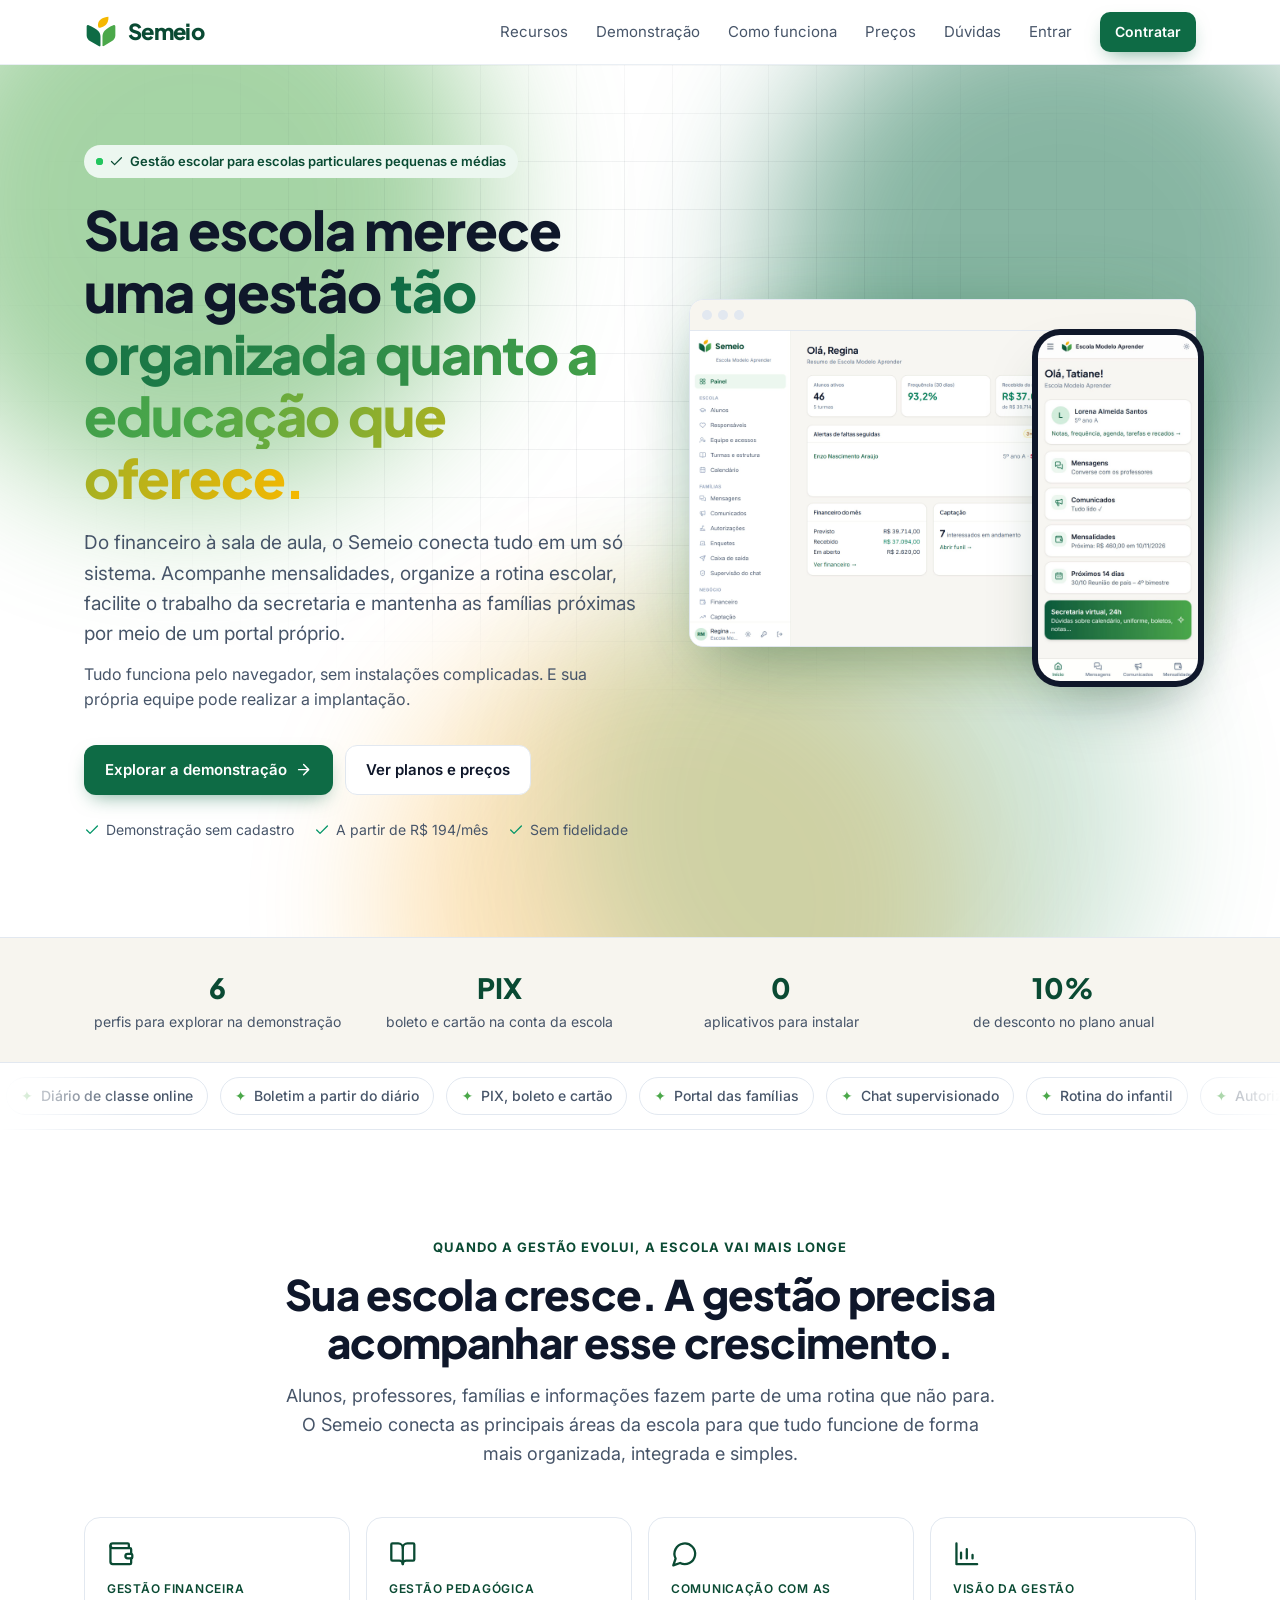
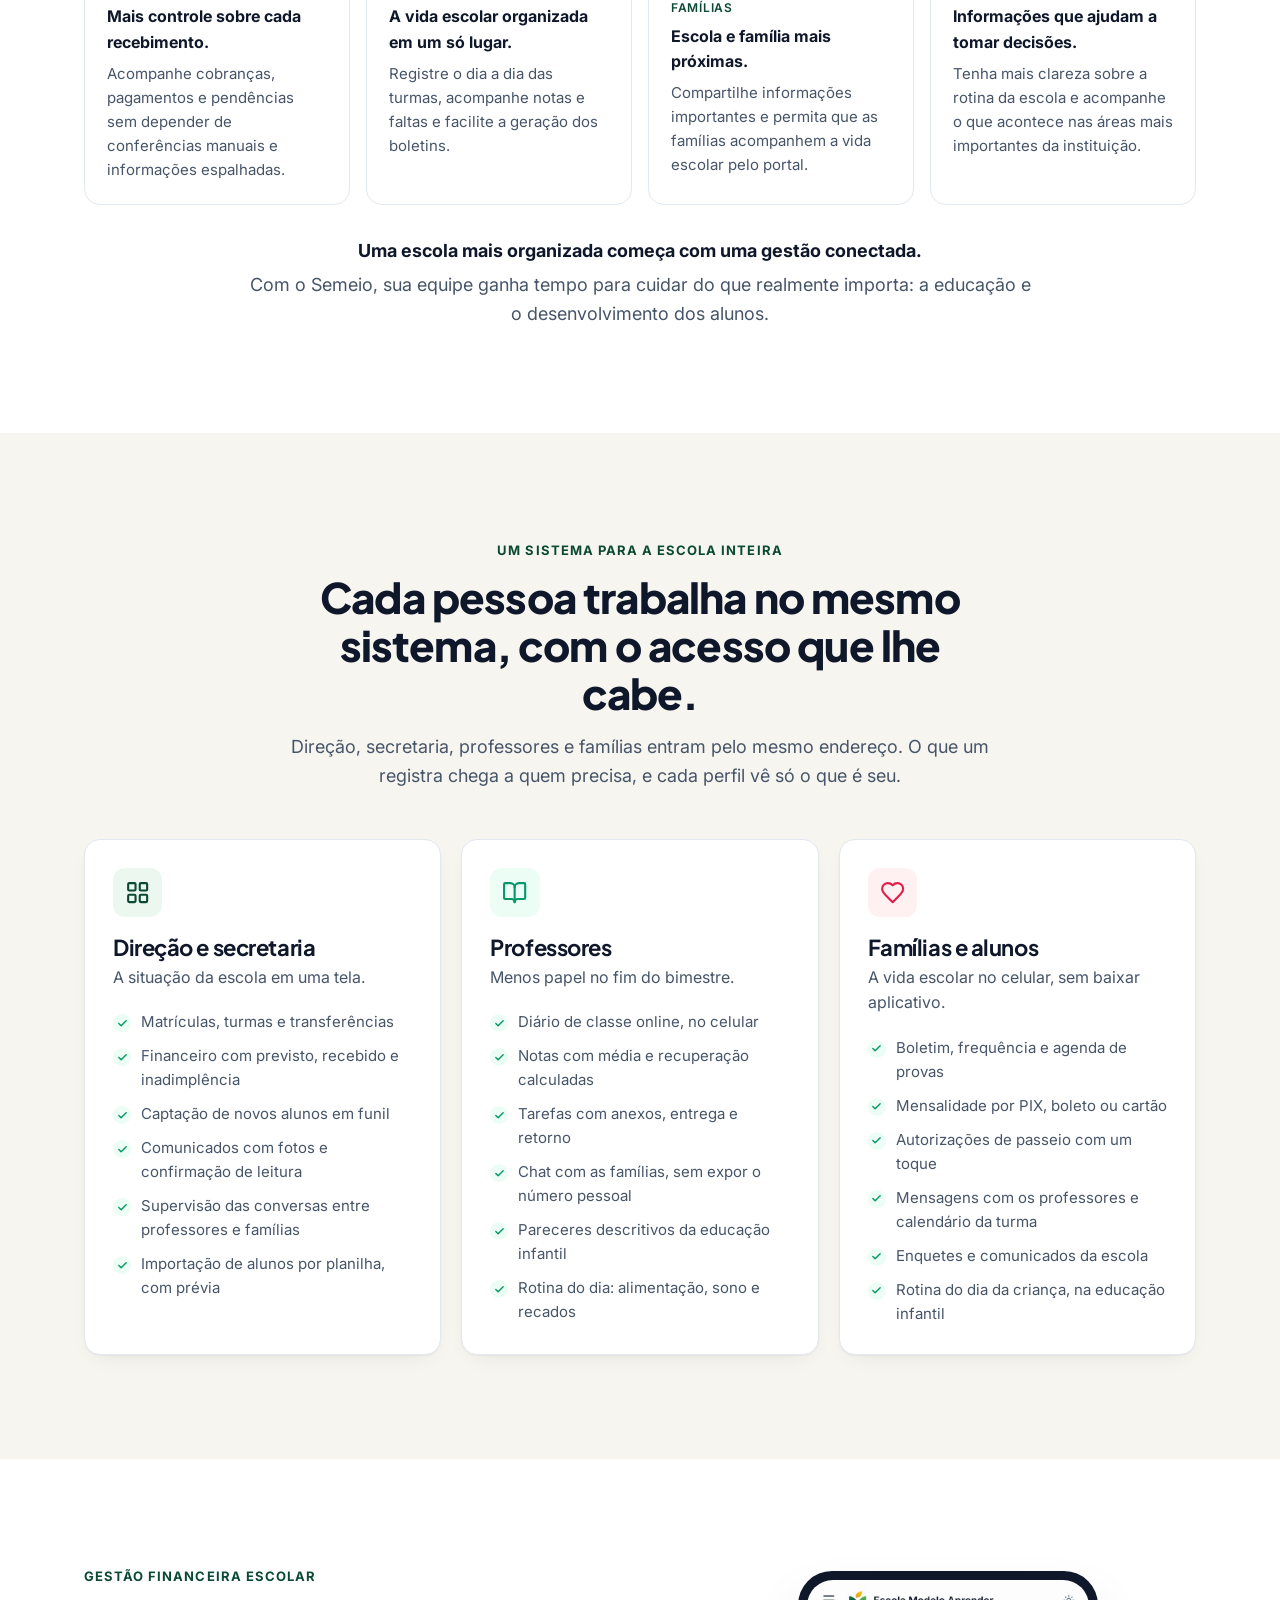
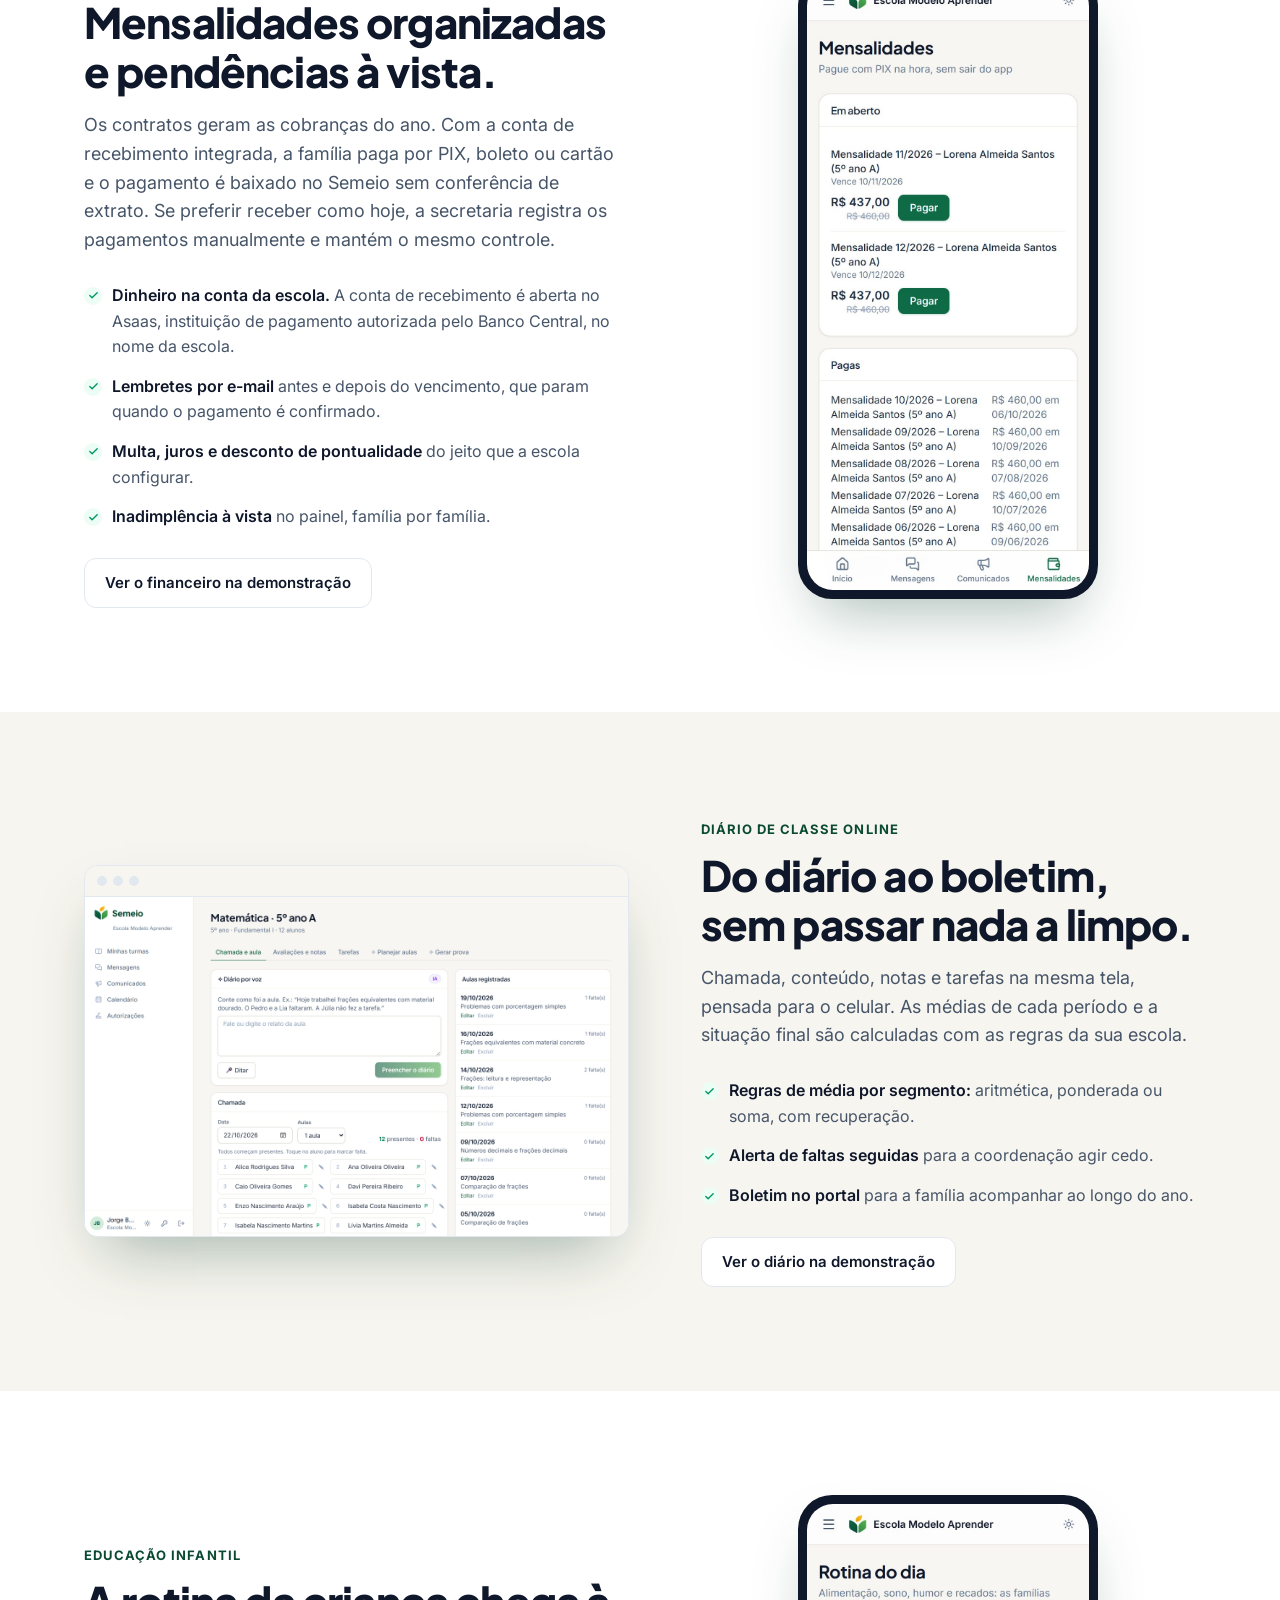
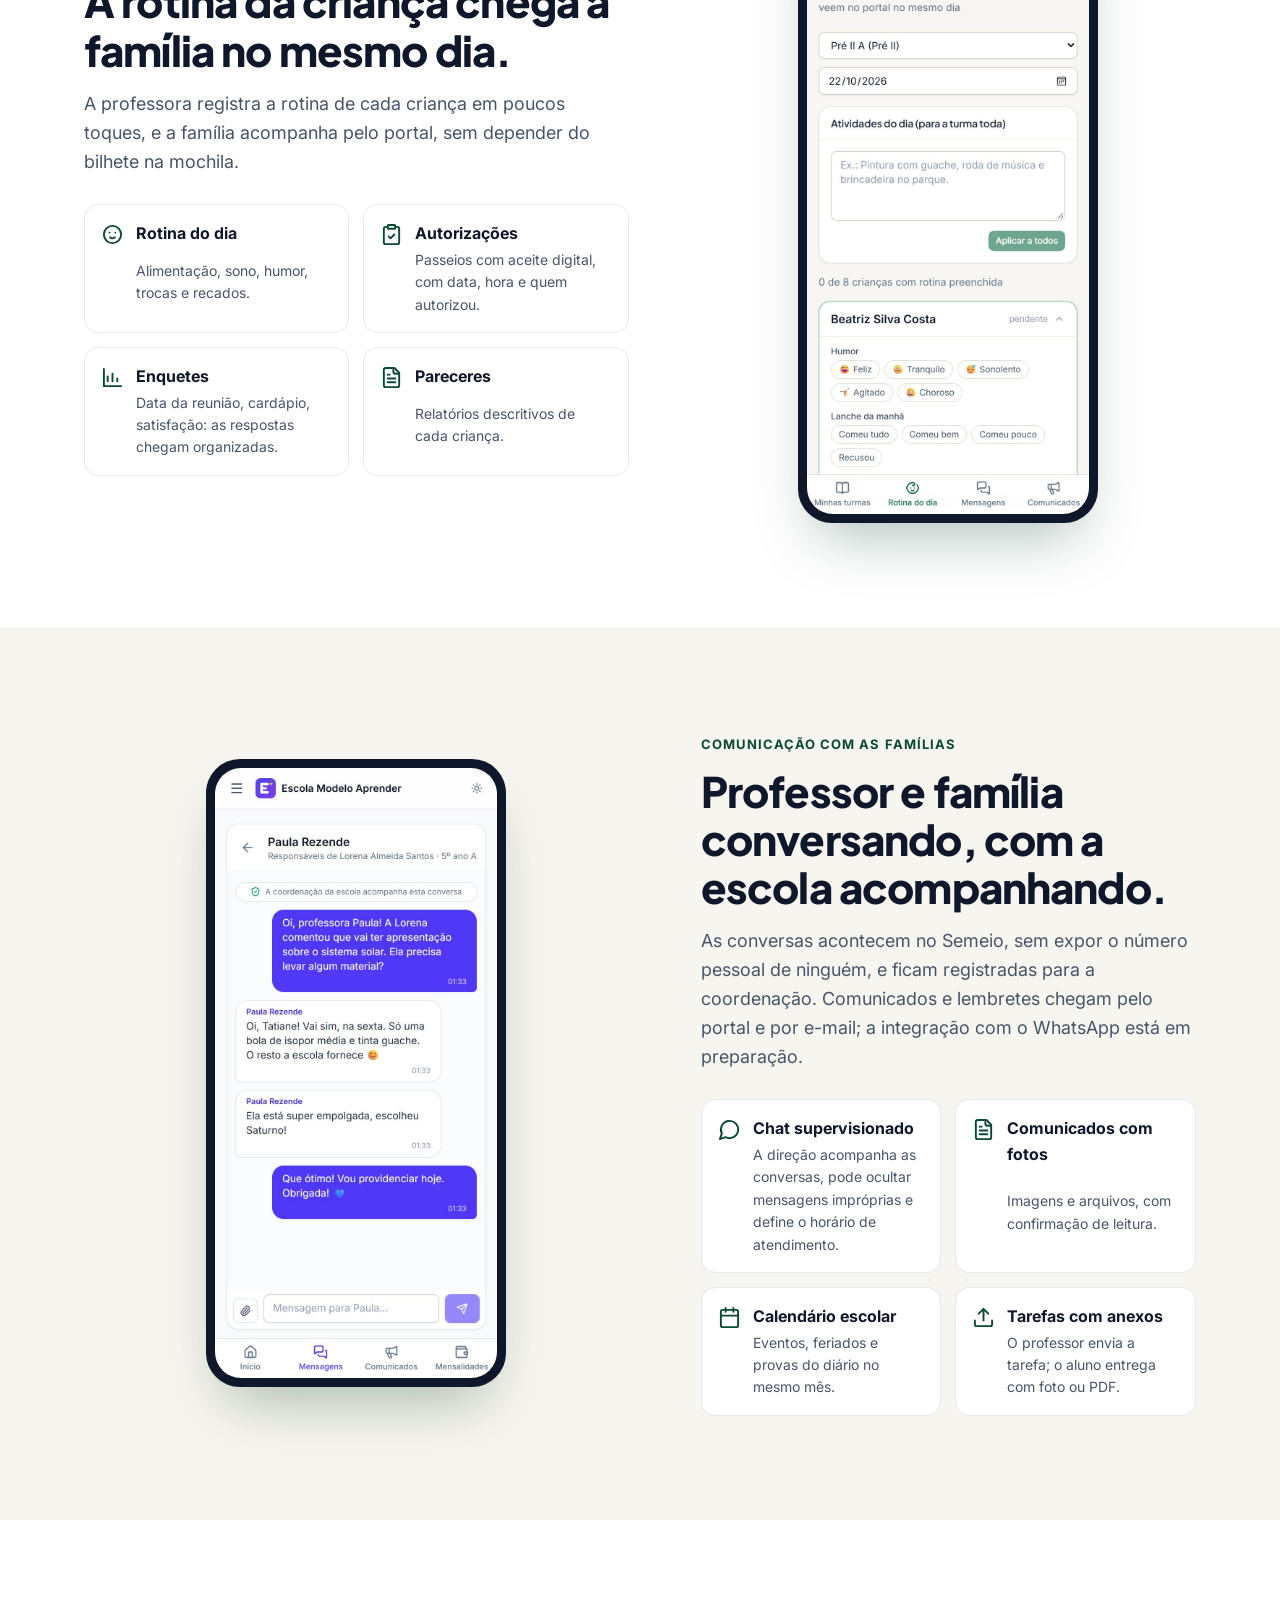
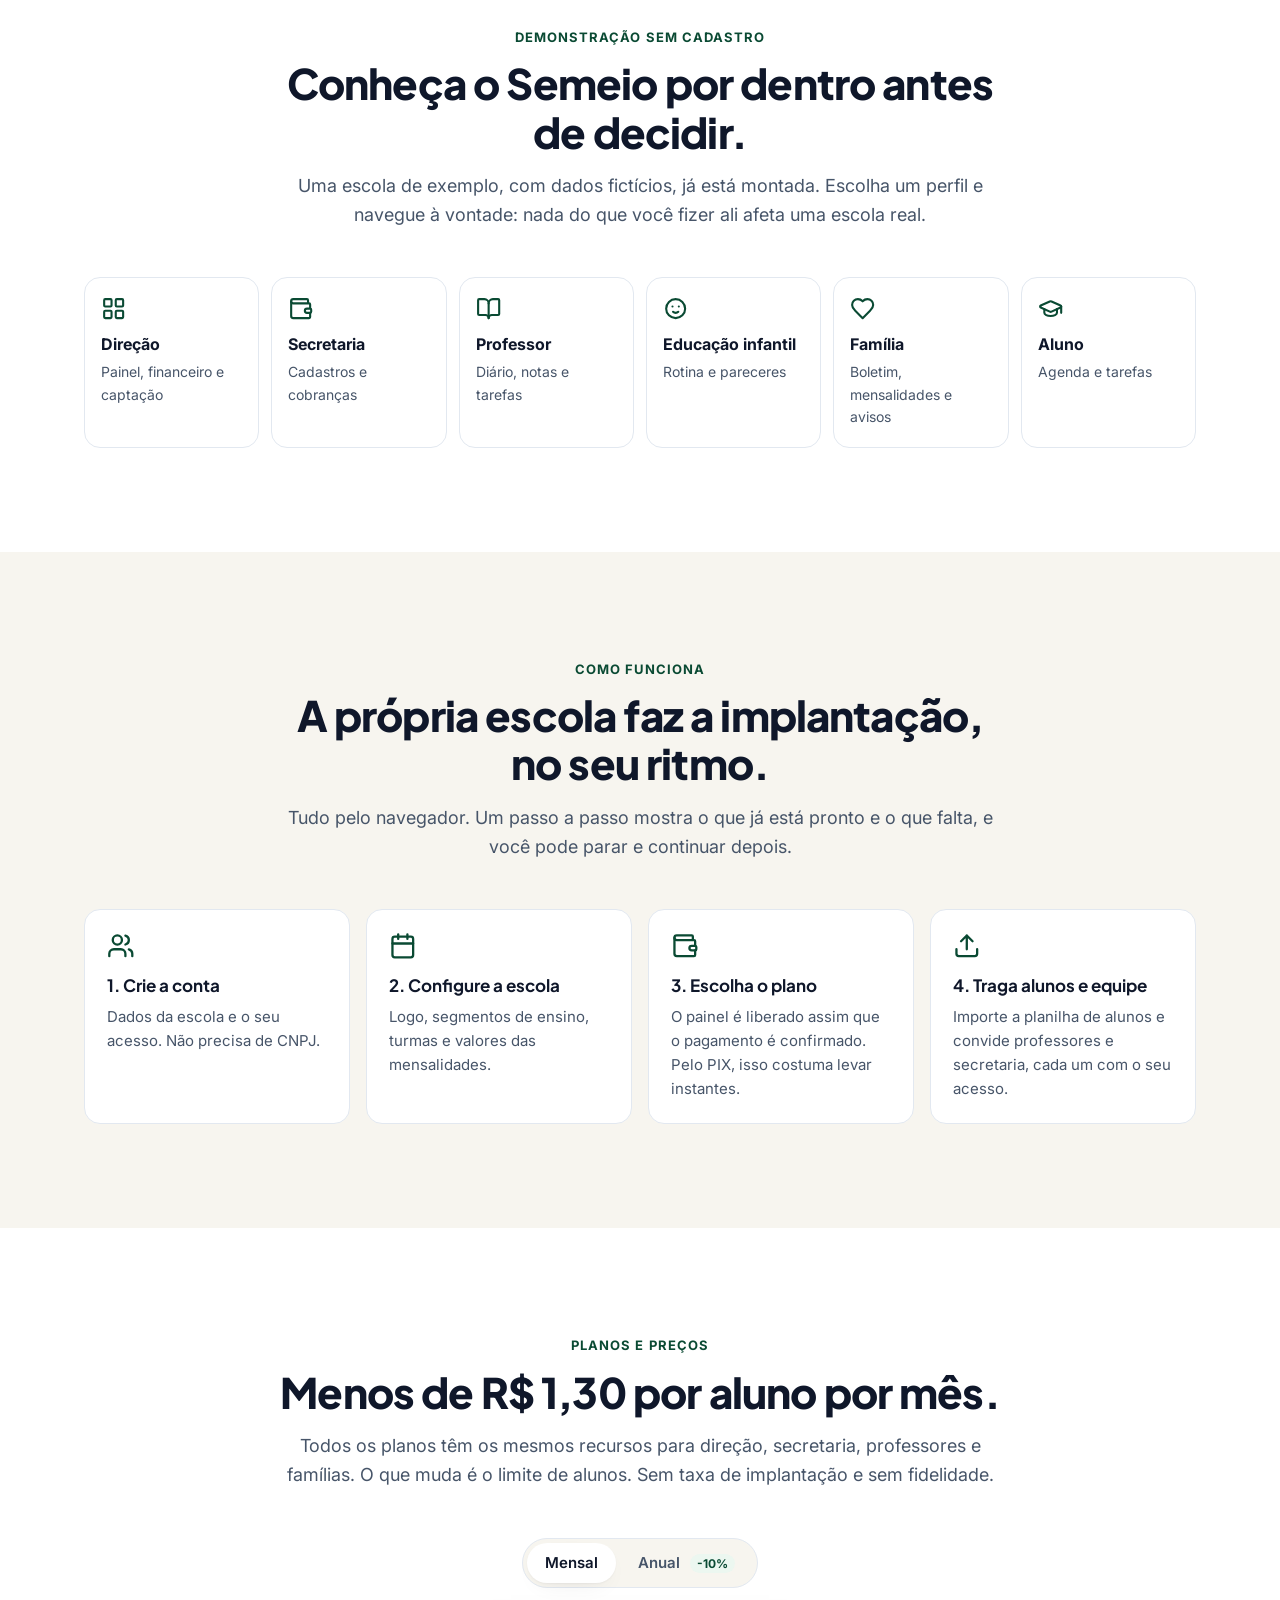
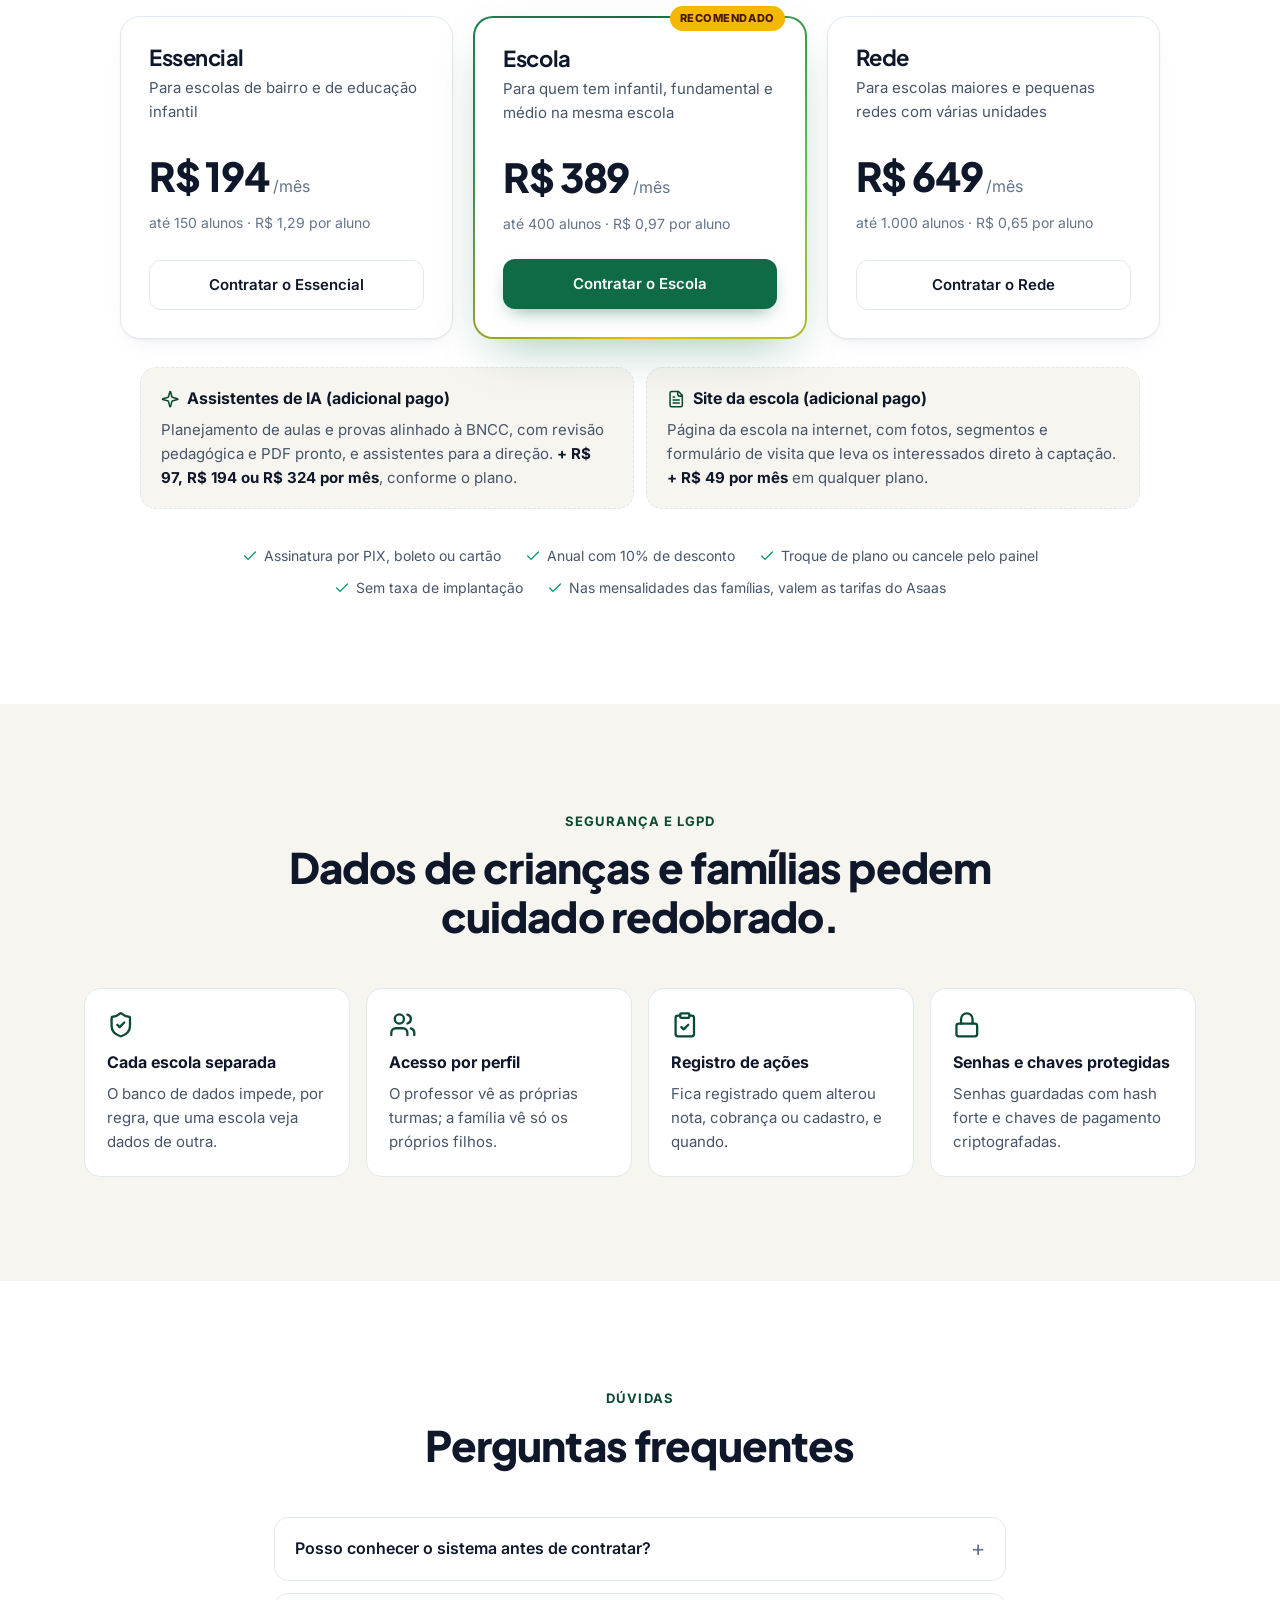
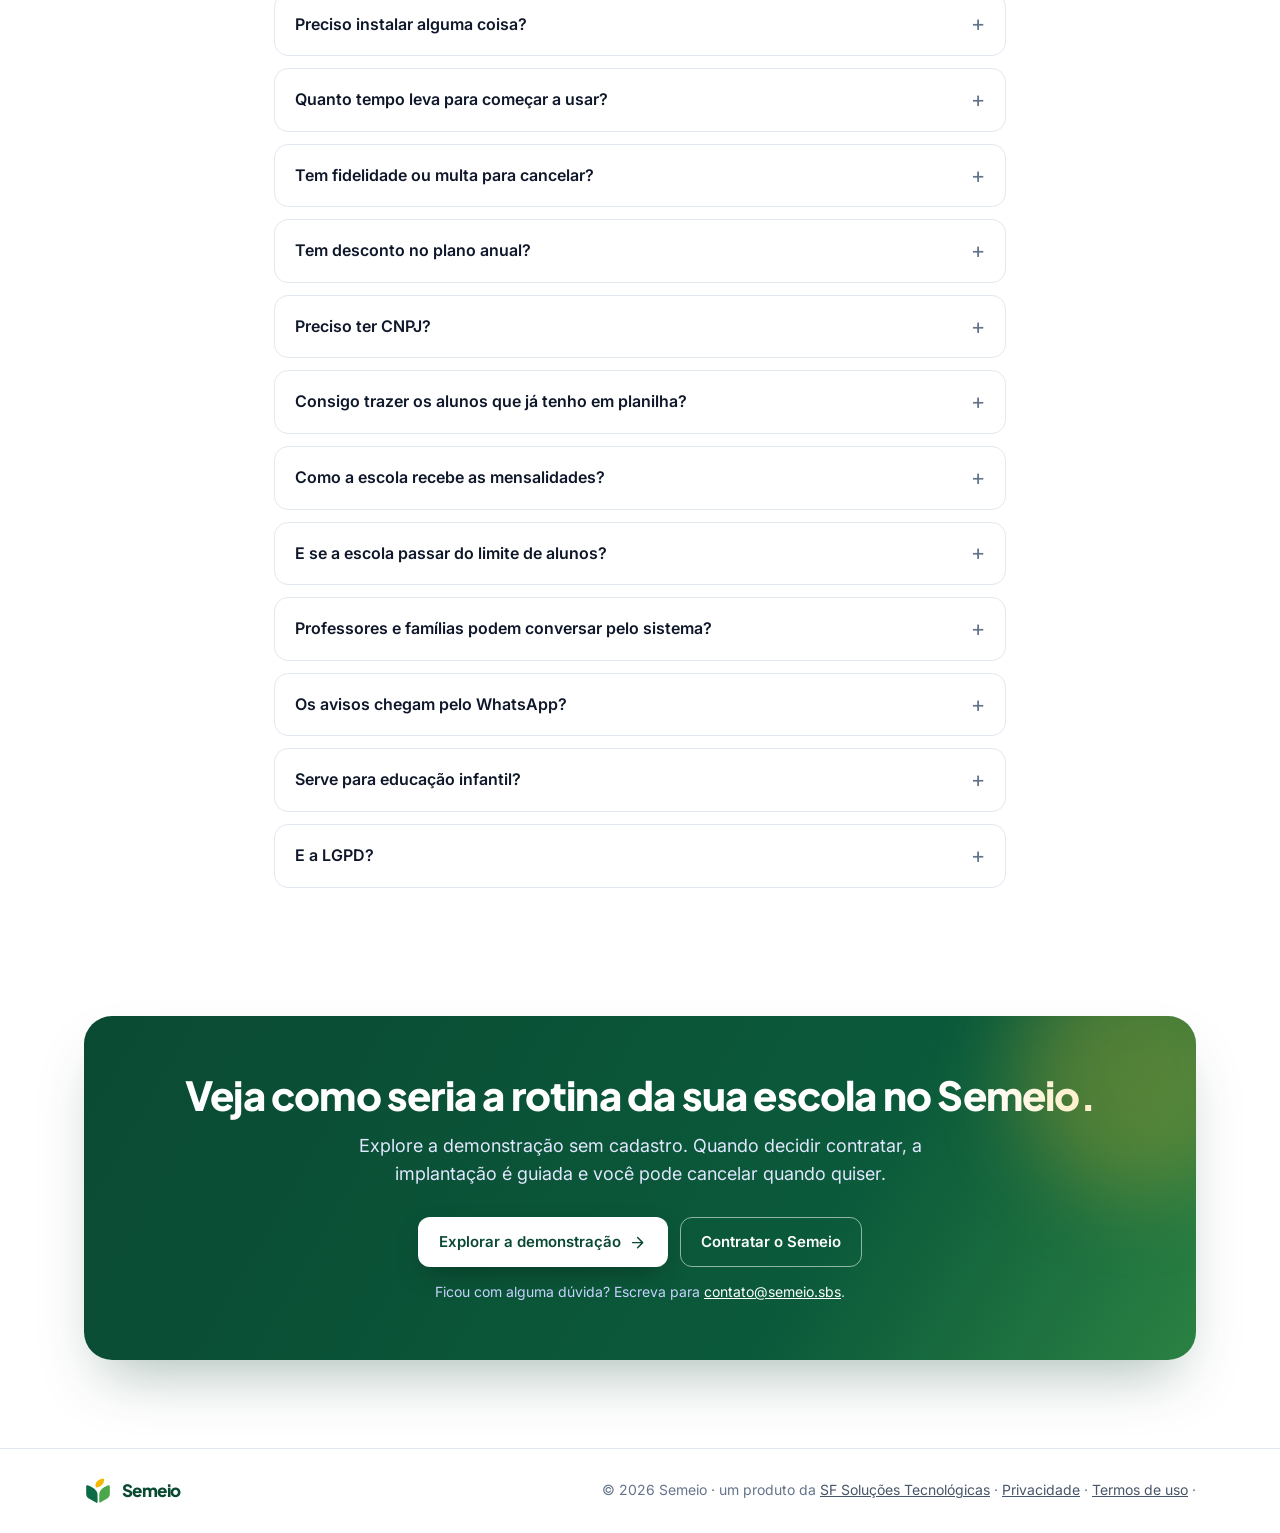
==== commit 0460017b: "Termos de uso, recebimento das escolas reconhecido e assinatura cortesia - /termos (rascunho para re" ====
--- a/index.html
+++ b/index.html
@@ -575,6 +575,7 @@
         <p>
           © <span id="ano">2026</span> Semeio · um produto da <a href="https://github.com/sf-solucoestecnologicas">SF Soluções Tecnológicas</a> ·
           <a href="https://app.semeio.sbs/privacidade">Privacidade</a> ·
+          <a href="https://app.semeio.sbs/termos">Termos de uso</a> ·
           <a href="#" data-abrir-cookies hidden>Cookies</a>
         </p>
       </div>
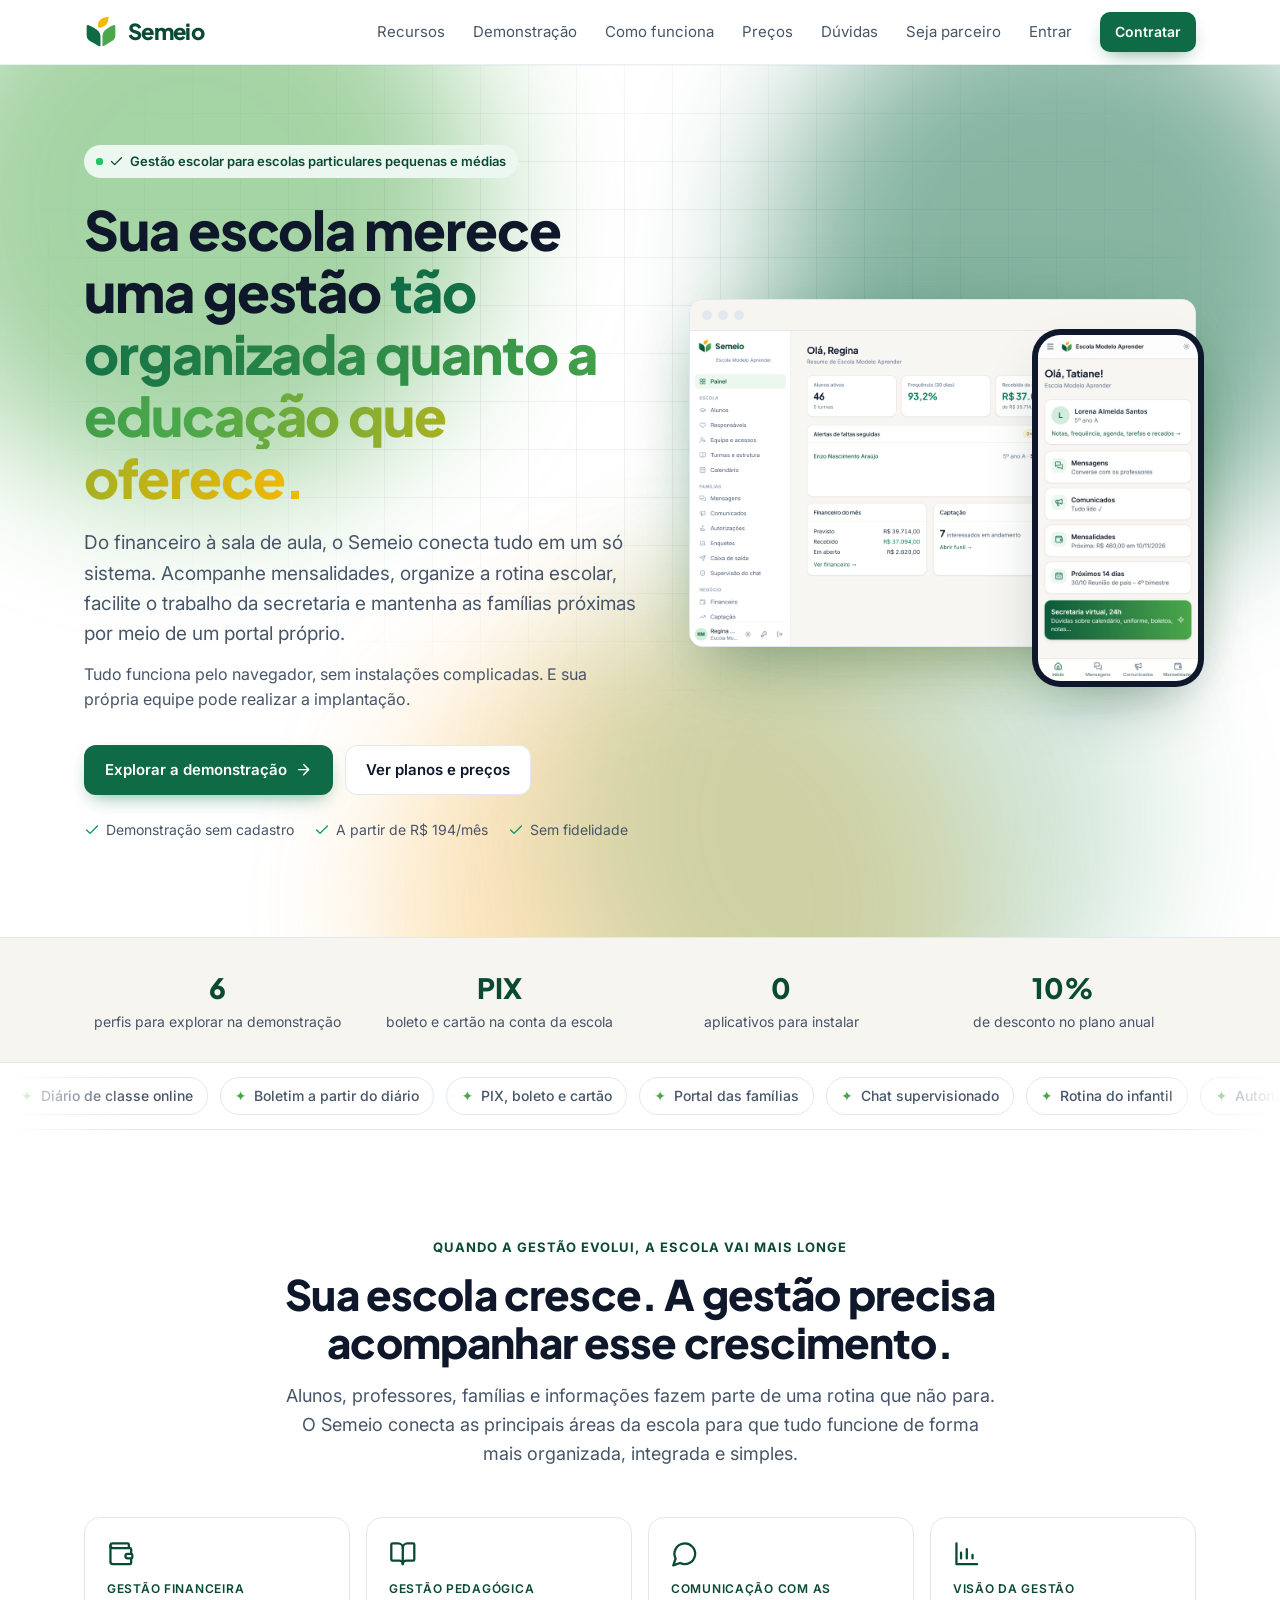
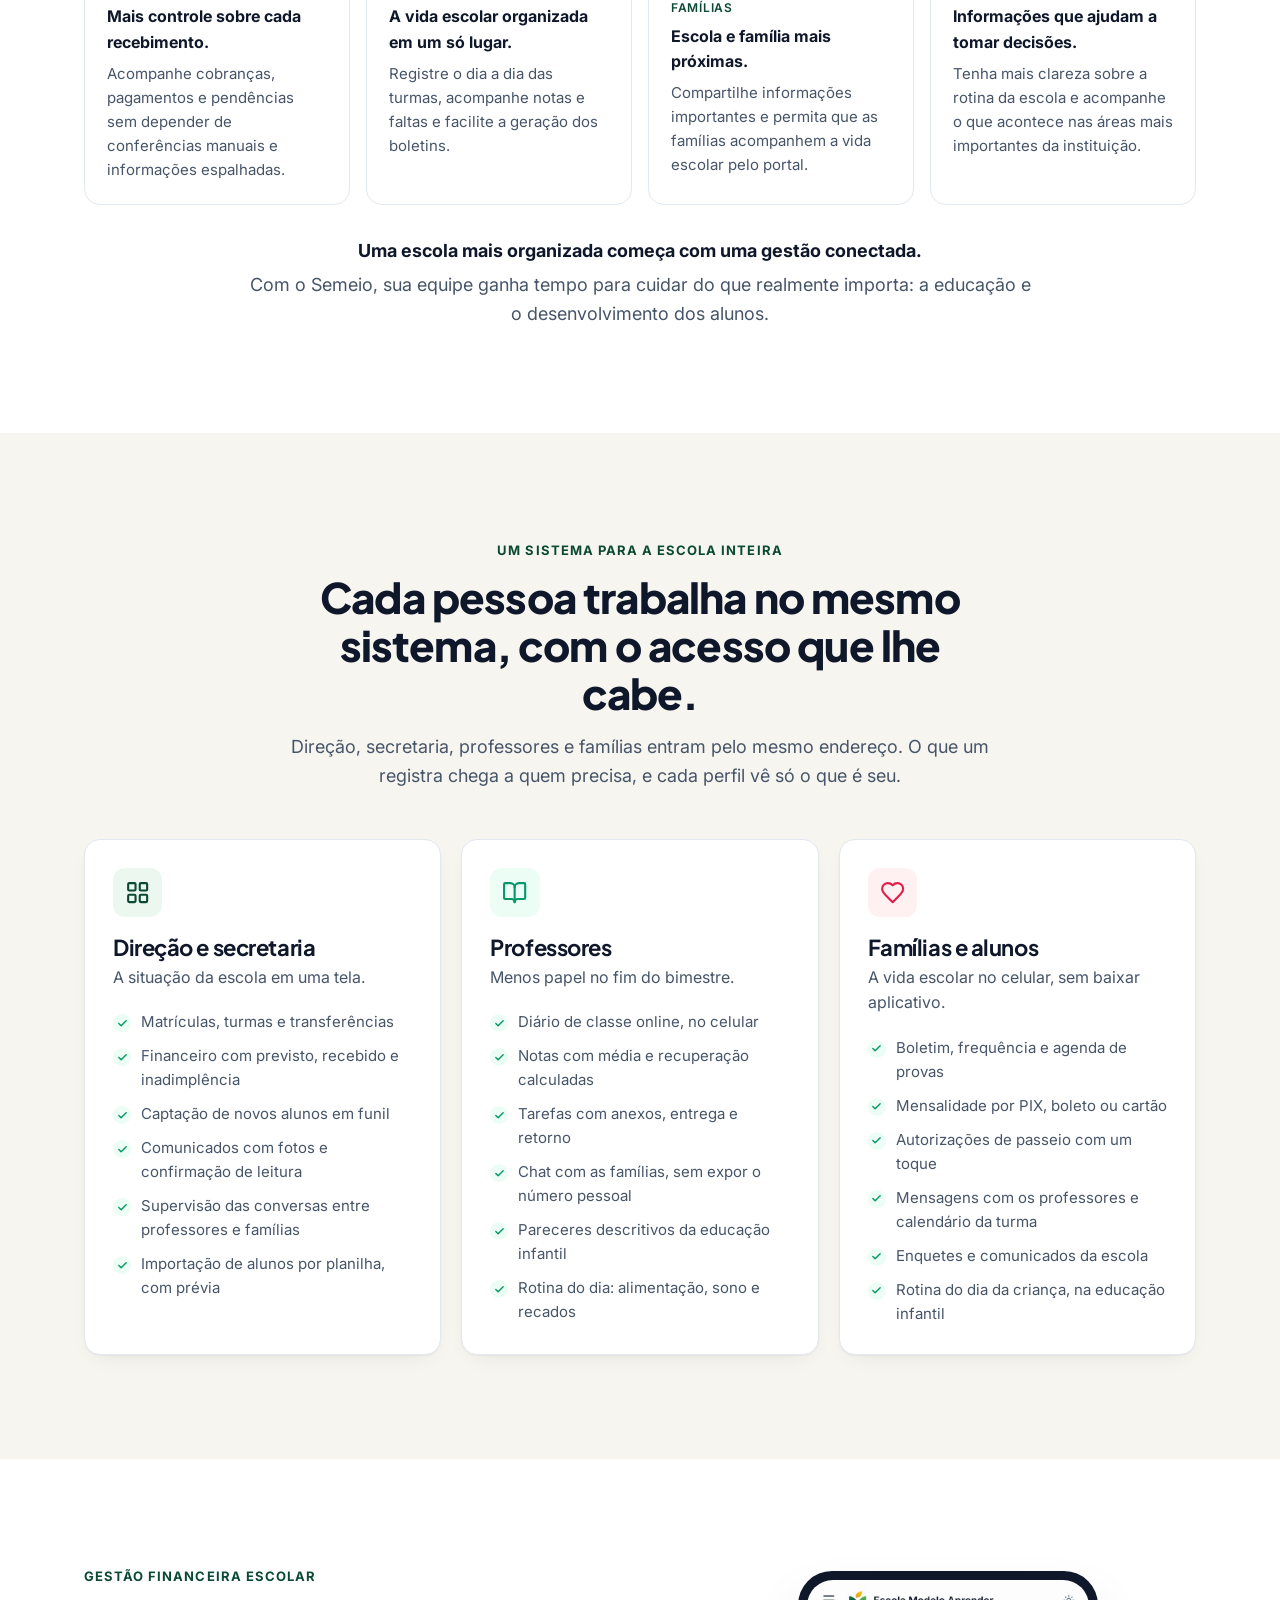
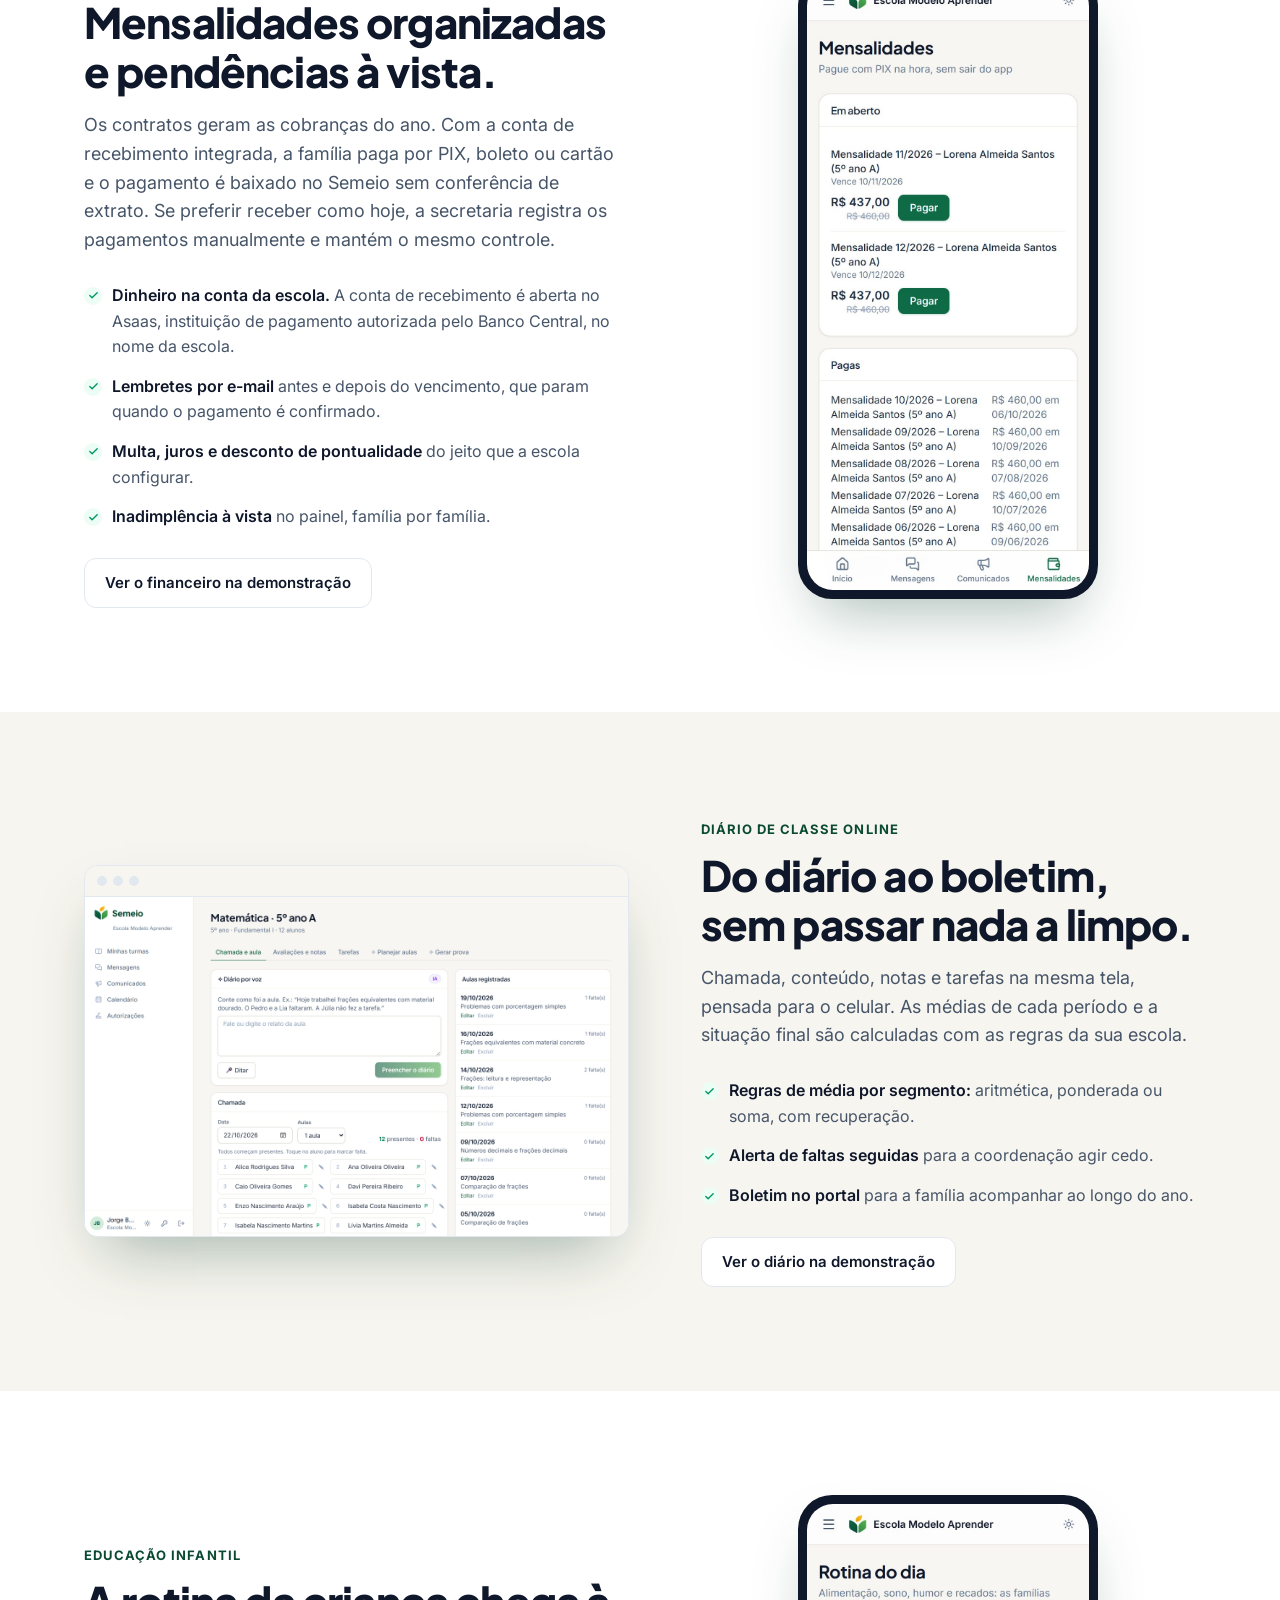
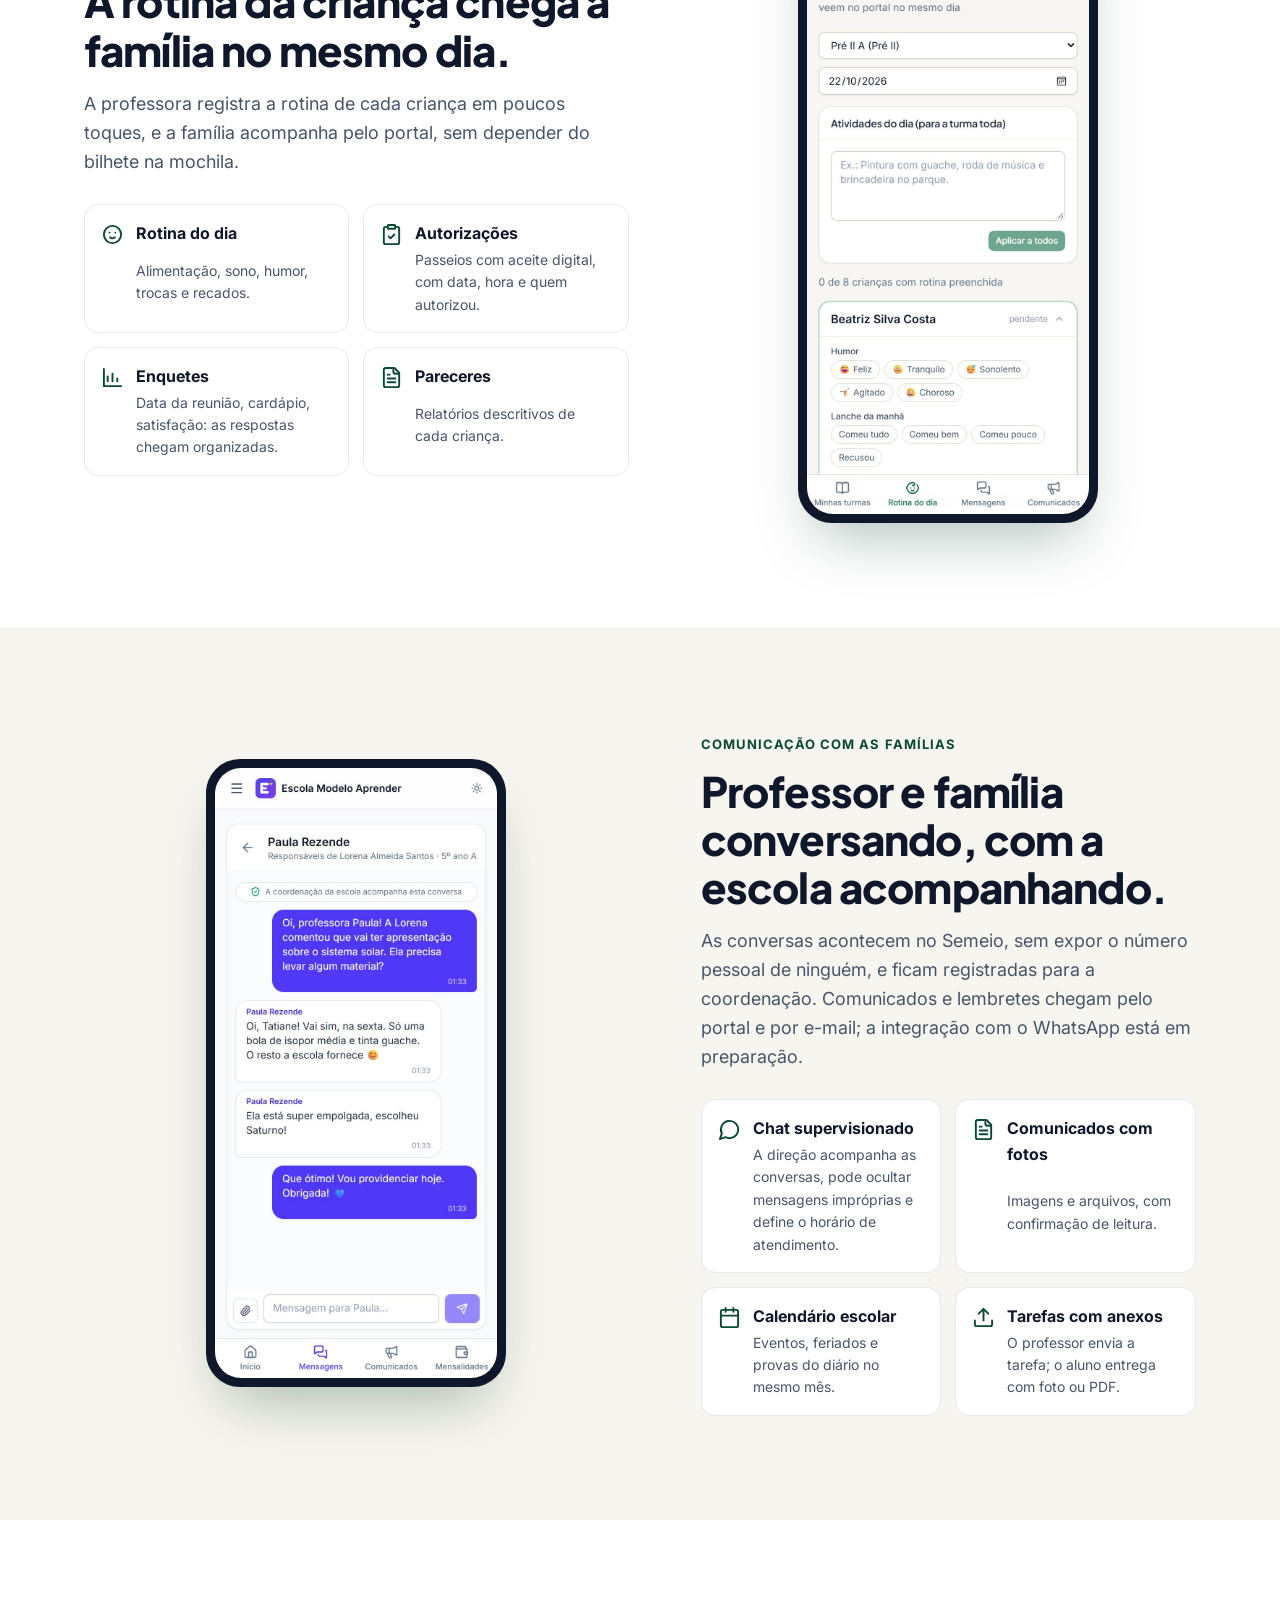
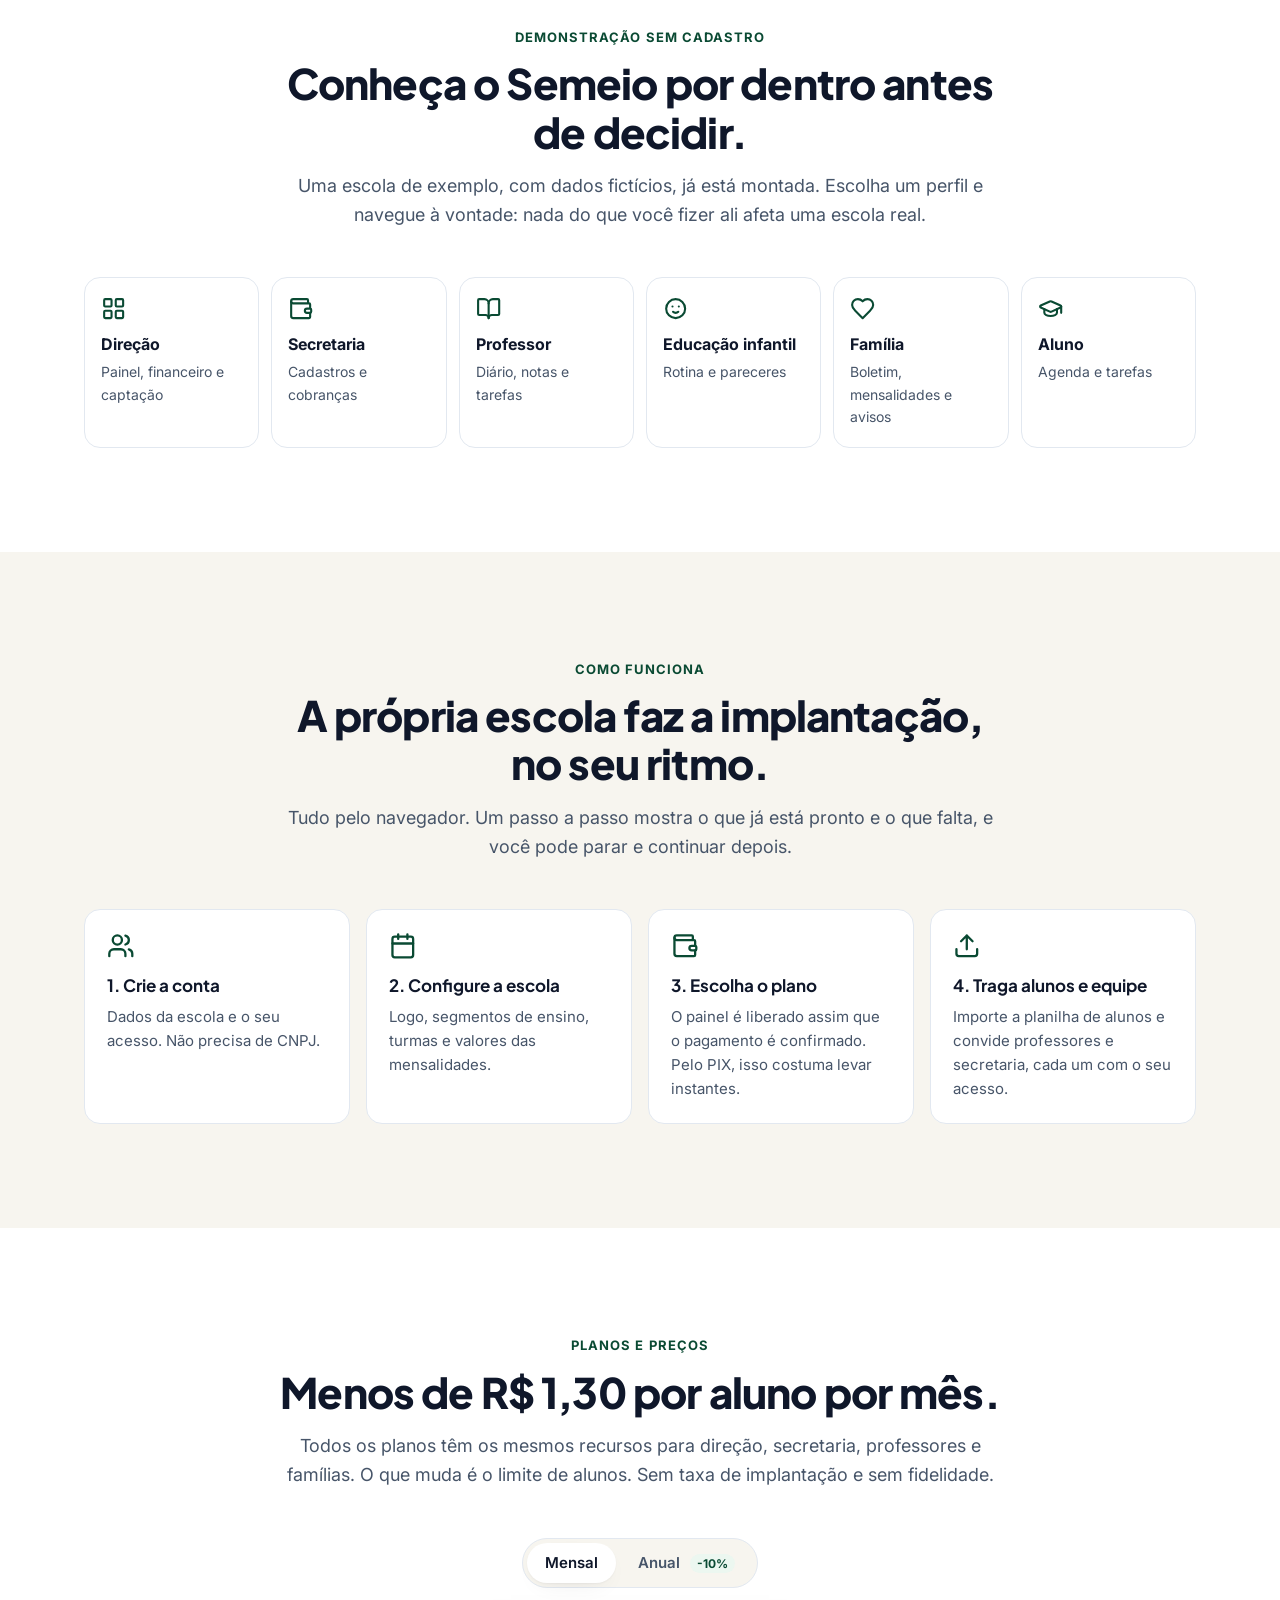
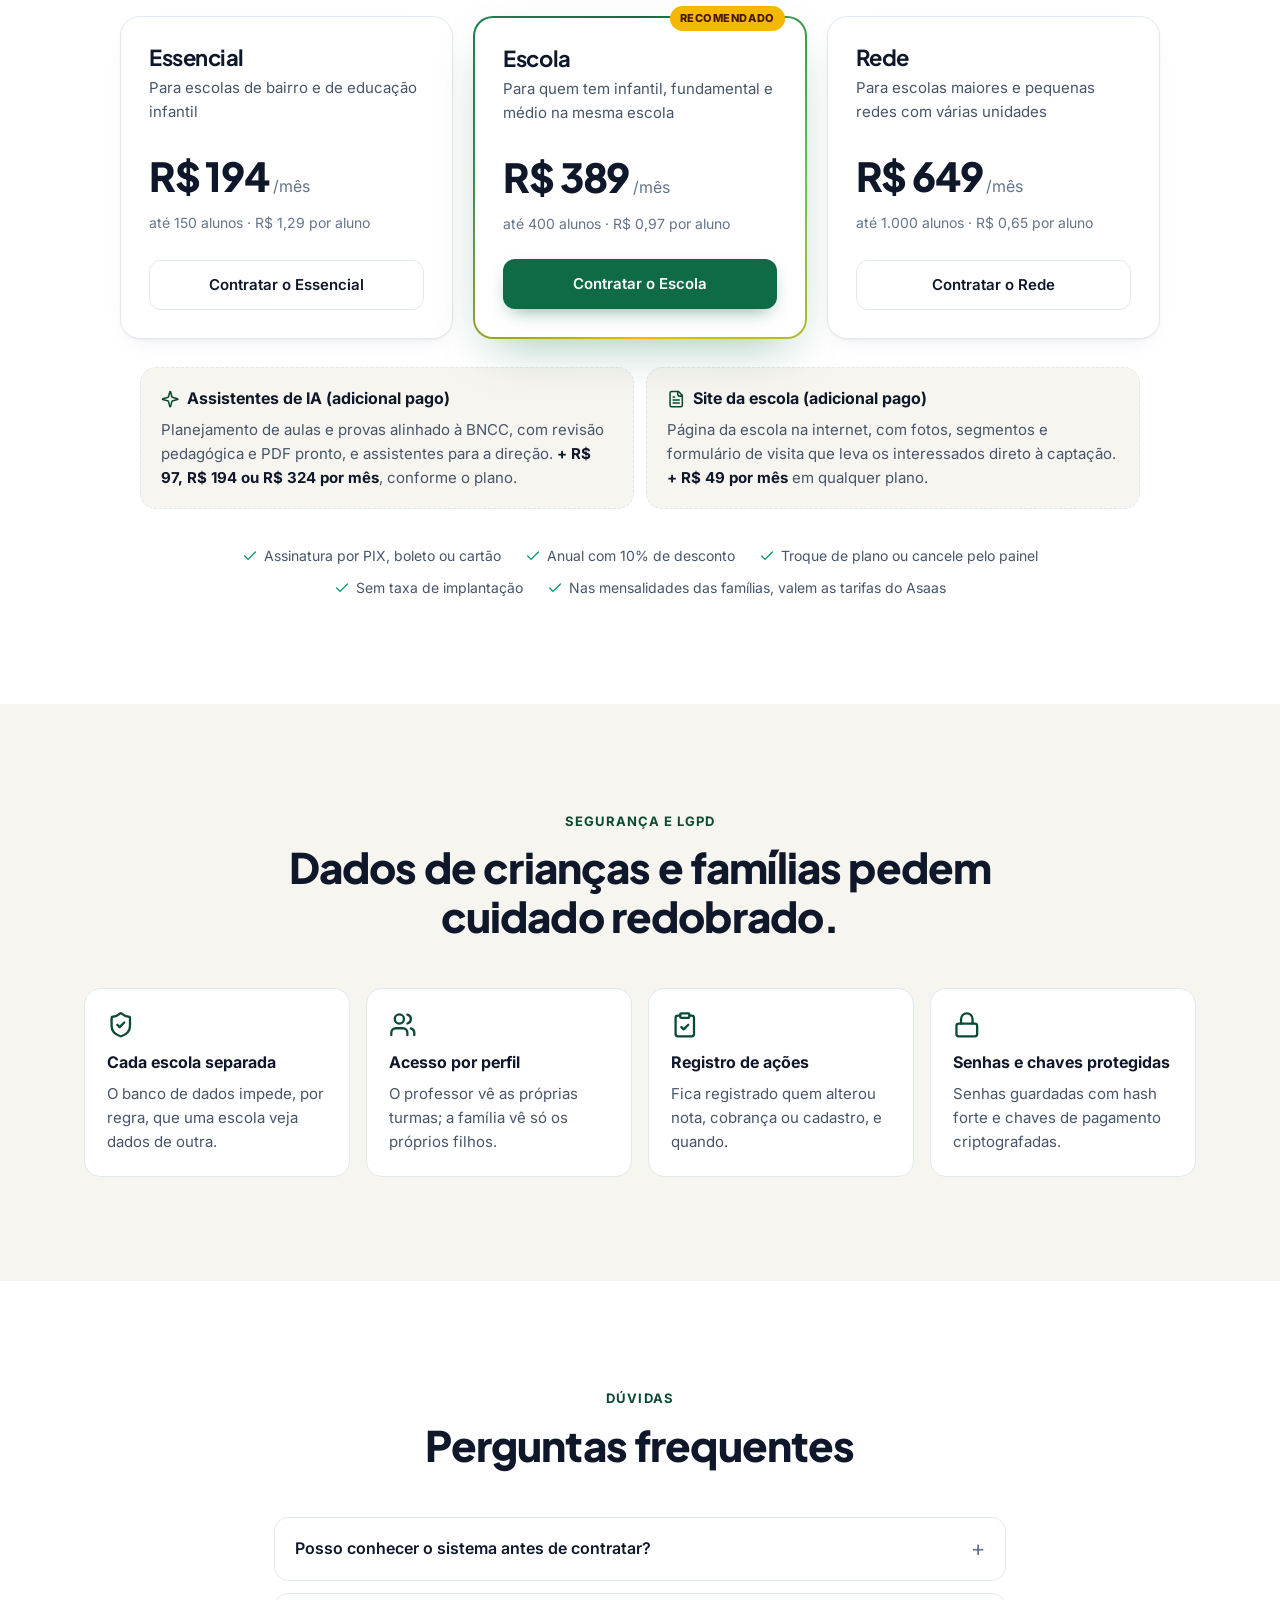
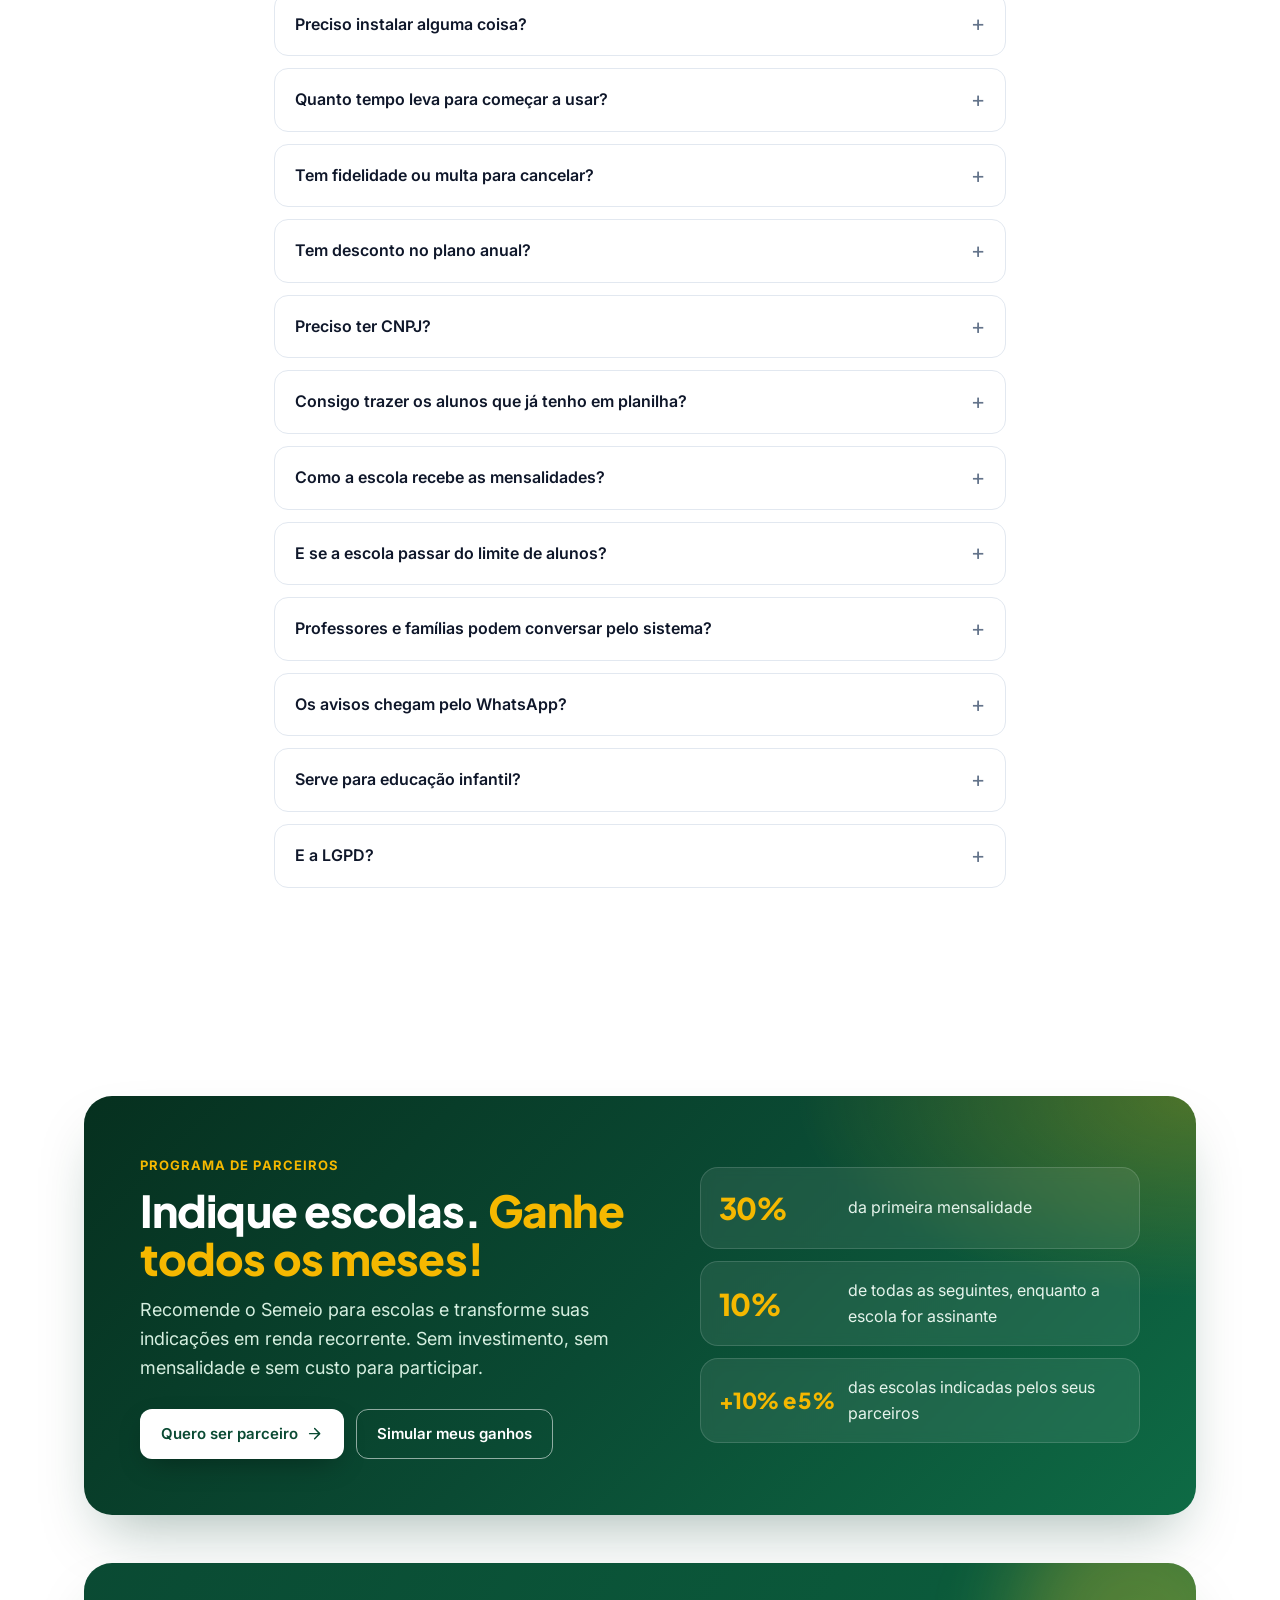
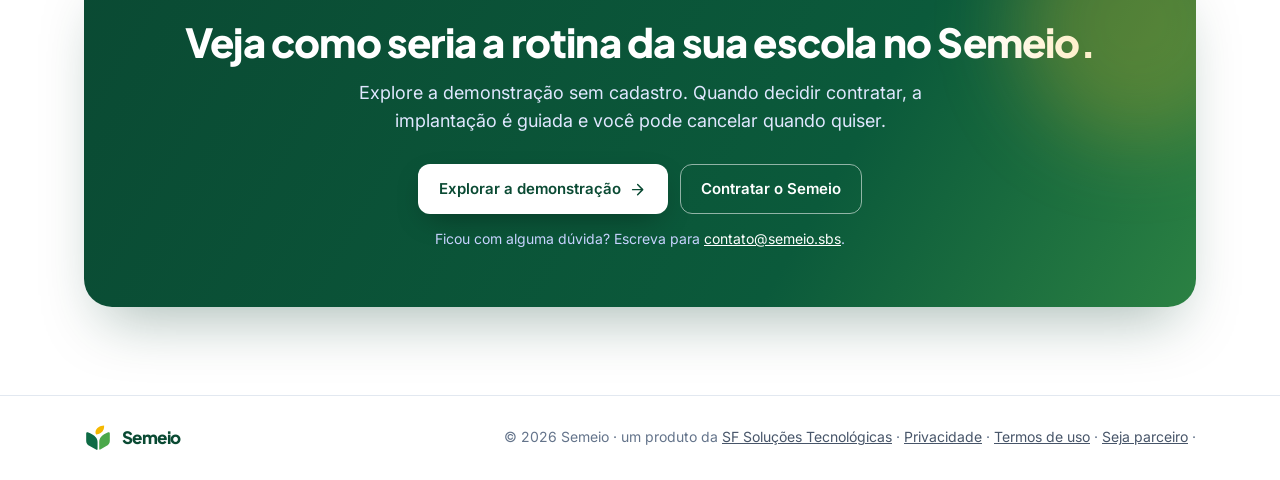
==== commit 6fbf64f9: "Programa de parceiros: página própria em semeio.sbs/parceiros, convite na landing e cadastro redesen" ====
--- a/index.html
+++ b/index.html
@@ -128,6 +128,7 @@
           <a href="#como-funciona">Como funciona</a>
           <a href="#precos">Preços</a>
           <a href="#duvidas">Dúvidas</a>
+          <a href="parceiros/">Seja parceiro</a>
           <a href="https://app.semeio.sbs/" data-app="/" data-evento="entrar">Entrar</a>
         </nav>
         <div class="topo__acoes">
@@ -552,6 +553,28 @@
         </div>
       </section>
 
+      <!-- Programa de parceiros -->
+      <section id="parceiros" class="secao secao--parceiros">
+        <div class="conteiner">
+          <div class="convite">
+            <div class="convite__texto">
+              <span class="sobretitulo sobretitulo--claro">Programa de parceiros</span>
+              <h2>Indique escolas. <span class="convite__destaque">Ganhe todos os meses!</span></h2>
+              <p>Recomende o Semeio para escolas e transforme suas indicações em renda recorrente. Sem investimento, sem mensalidade e sem custo para participar.</p>
+              <div class="convite__acoes">
+                <a class="botao botao--claro" href="parceiros/" data-evento="parceiro" data-origem-cta="landing">Quero ser parceiro <svg class="ic"><use href="#i-arrow" /></svg></a>
+                <a class="botao botao--contorno-claro" href="parceiros/#simulador">Simular meus ganhos</a>
+              </div>
+            </div>
+            <ul class="convite__numeros">
+              <li><strong>30%</strong><span>da primeira mensalidade</span></li>
+              <li><strong>10%</strong><span>de todas as seguintes, enquanto a escola for assinante</span></li>
+              <li><strong>+10% e 5%</strong><span>das escolas indicadas pelos seus parceiros</span></li>
+            </ul>
+          </div>
+        </div>
+      </section>
+
       <!-- Chamada final -->
       <section id="contato" class="final">
         <div class="conteiner final__caixa">
@@ -576,6 +599,7 @@
           © <span id="ano">2026</span> Semeio · um produto da <a href="https://github.com/sf-solucoestecnologicas">SF Soluções Tecnológicas</a> ·
           <a href="https://app.semeio.sbs/privacidade">Privacidade</a> ·
           <a href="https://app.semeio.sbs/termos">Termos de uso</a> ·
+          <a href="parceiros/">Seja parceiro</a> ·
           <a href="#" data-abrir-cookies hidden>Cookies</a>
         </p>
       </div>
--- a/estilo.css
+++ b/estilo.css
@@ -1208,3 +1208,81 @@
     transition: none;
   }
 }
+
+/* Convite para o programa de parceiros (página completa em parceiros/) */
+.secao--parceiros {
+  padding-bottom: 24px;
+}
+.convite {
+  position: relative;
+  overflow: hidden;
+  display: grid;
+  gap: 32px;
+  align-items: center;
+  padding: 40px 24px;
+  border-radius: 28px;
+  color: #fff;
+  background:
+    radial-gradient(60% 80% at 100% 0%, rgb(245 184 0 / 0.28), transparent 60%),
+    linear-gradient(135deg, #06301f, #0a4a33 50%, #0e6b45);
+  box-shadow: var(--sombra-forte);
+}
+@media (min-width: 900px) {
+  .convite {
+    grid-template-columns: 1.2fr 1fr;
+    padding: 56px;
+  }
+}
+.convite h2 {
+  margin-top: 10px;
+  font-size: clamp(30px, 4vw, 44px);
+  font-weight: 800;
+  line-height: 1.08;
+}
+.convite__destaque {
+  color: var(--faisca);
+}
+.convite__texto > p {
+  margin-top: 14px;
+  max-width: 34em;
+  font-size: 18px;
+  color: #d6efe0;
+}
+.convite__acoes {
+  display: flex;
+  flex-wrap: wrap;
+  gap: 12px;
+  margin-top: 26px;
+}
+.convite__numeros {
+  list-style: none;
+  margin: 0;
+  padding: 0;
+  display: grid;
+  gap: 12px;
+}
+.convite__numeros li {
+  display: grid;
+  grid-template-columns: 7.2em 1fr;
+  align-items: center;
+  gap: 14px;
+  padding: 16px 18px;
+  border-radius: 18px;
+  background: rgb(255 255 255 / 0.08);
+  border: 1px solid rgb(255 255 255 / 0.14);
+  backdrop-filter: blur(6px);
+}
+.convite__numeros strong {
+  font-family: var(--fonte-titulo);
+  font-size: 30px;
+  font-weight: 800;
+  letter-spacing: -0.03em;
+  color: var(--faisca);
+  white-space: nowrap;
+}
+.convite__numeros li:last-child strong {
+  font-size: 22px;
+}
+.convite__numeros span {
+  color: #e6f4ec;
+}
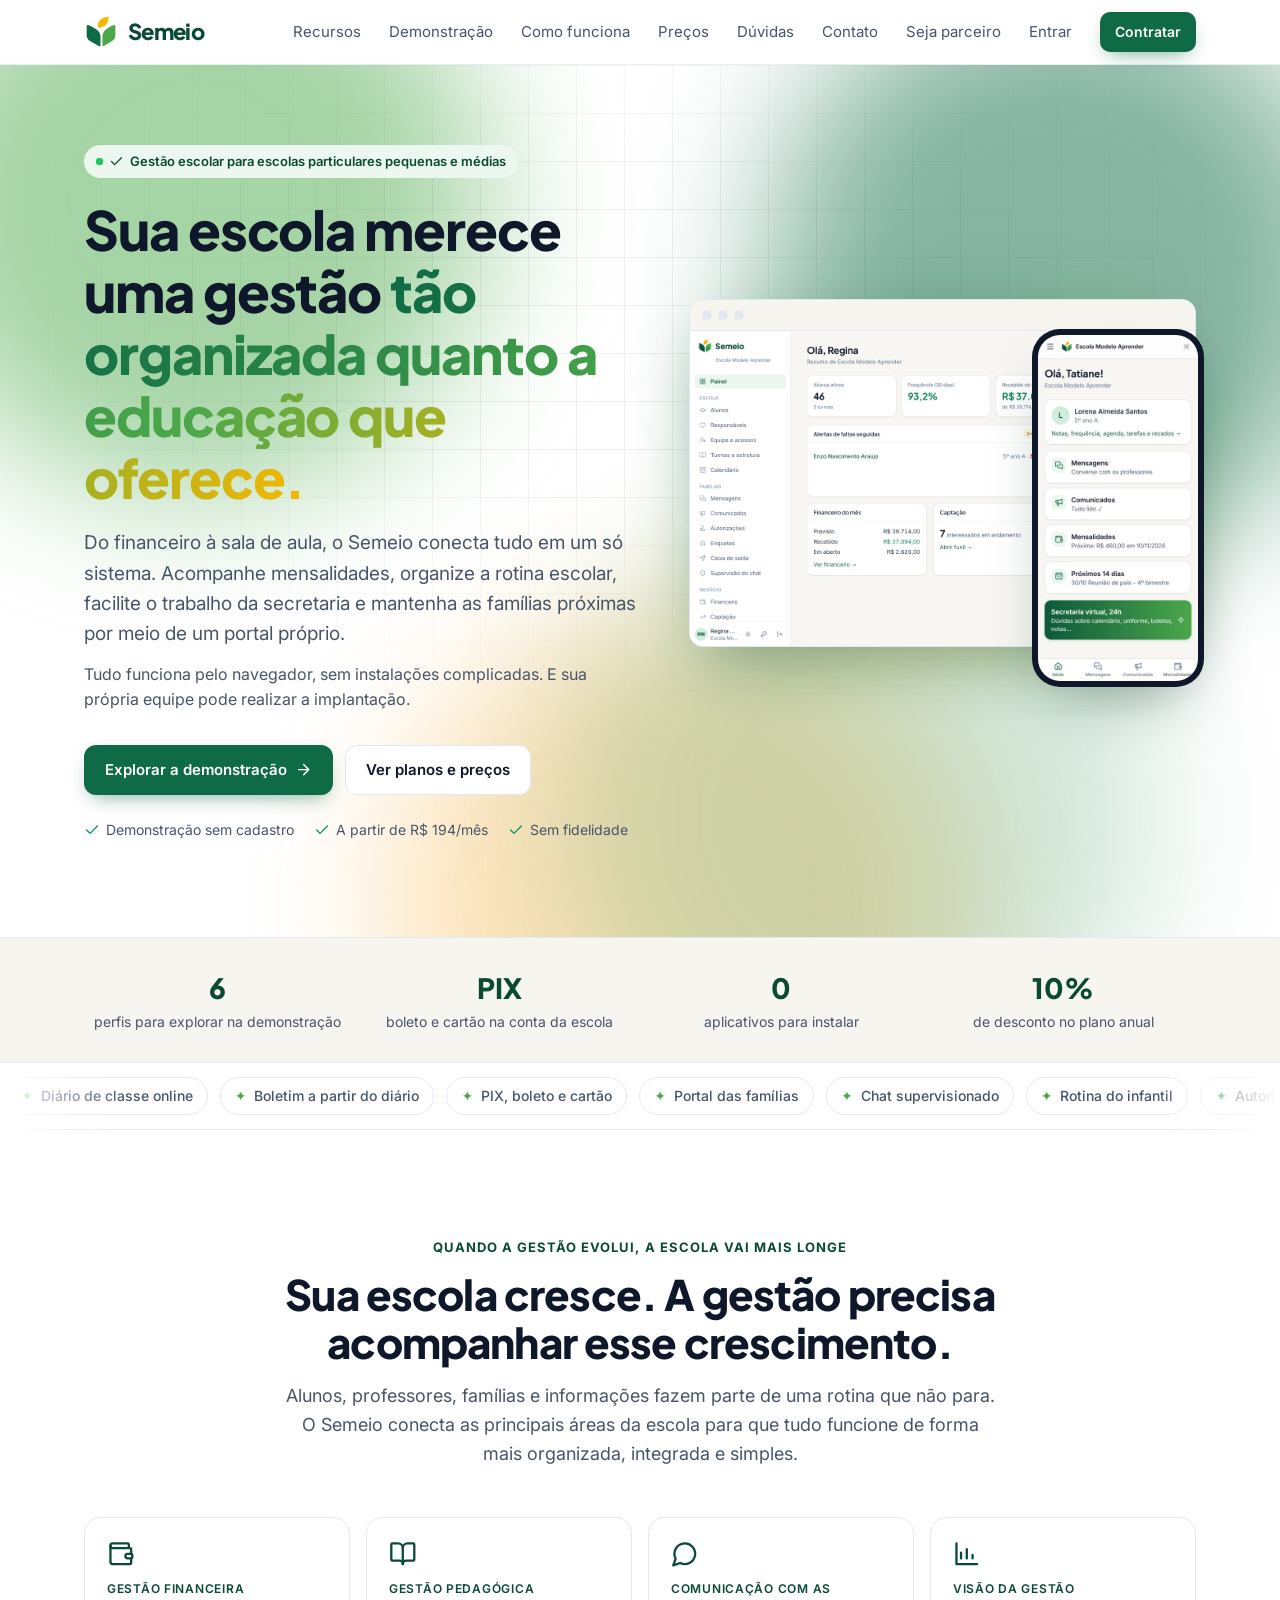
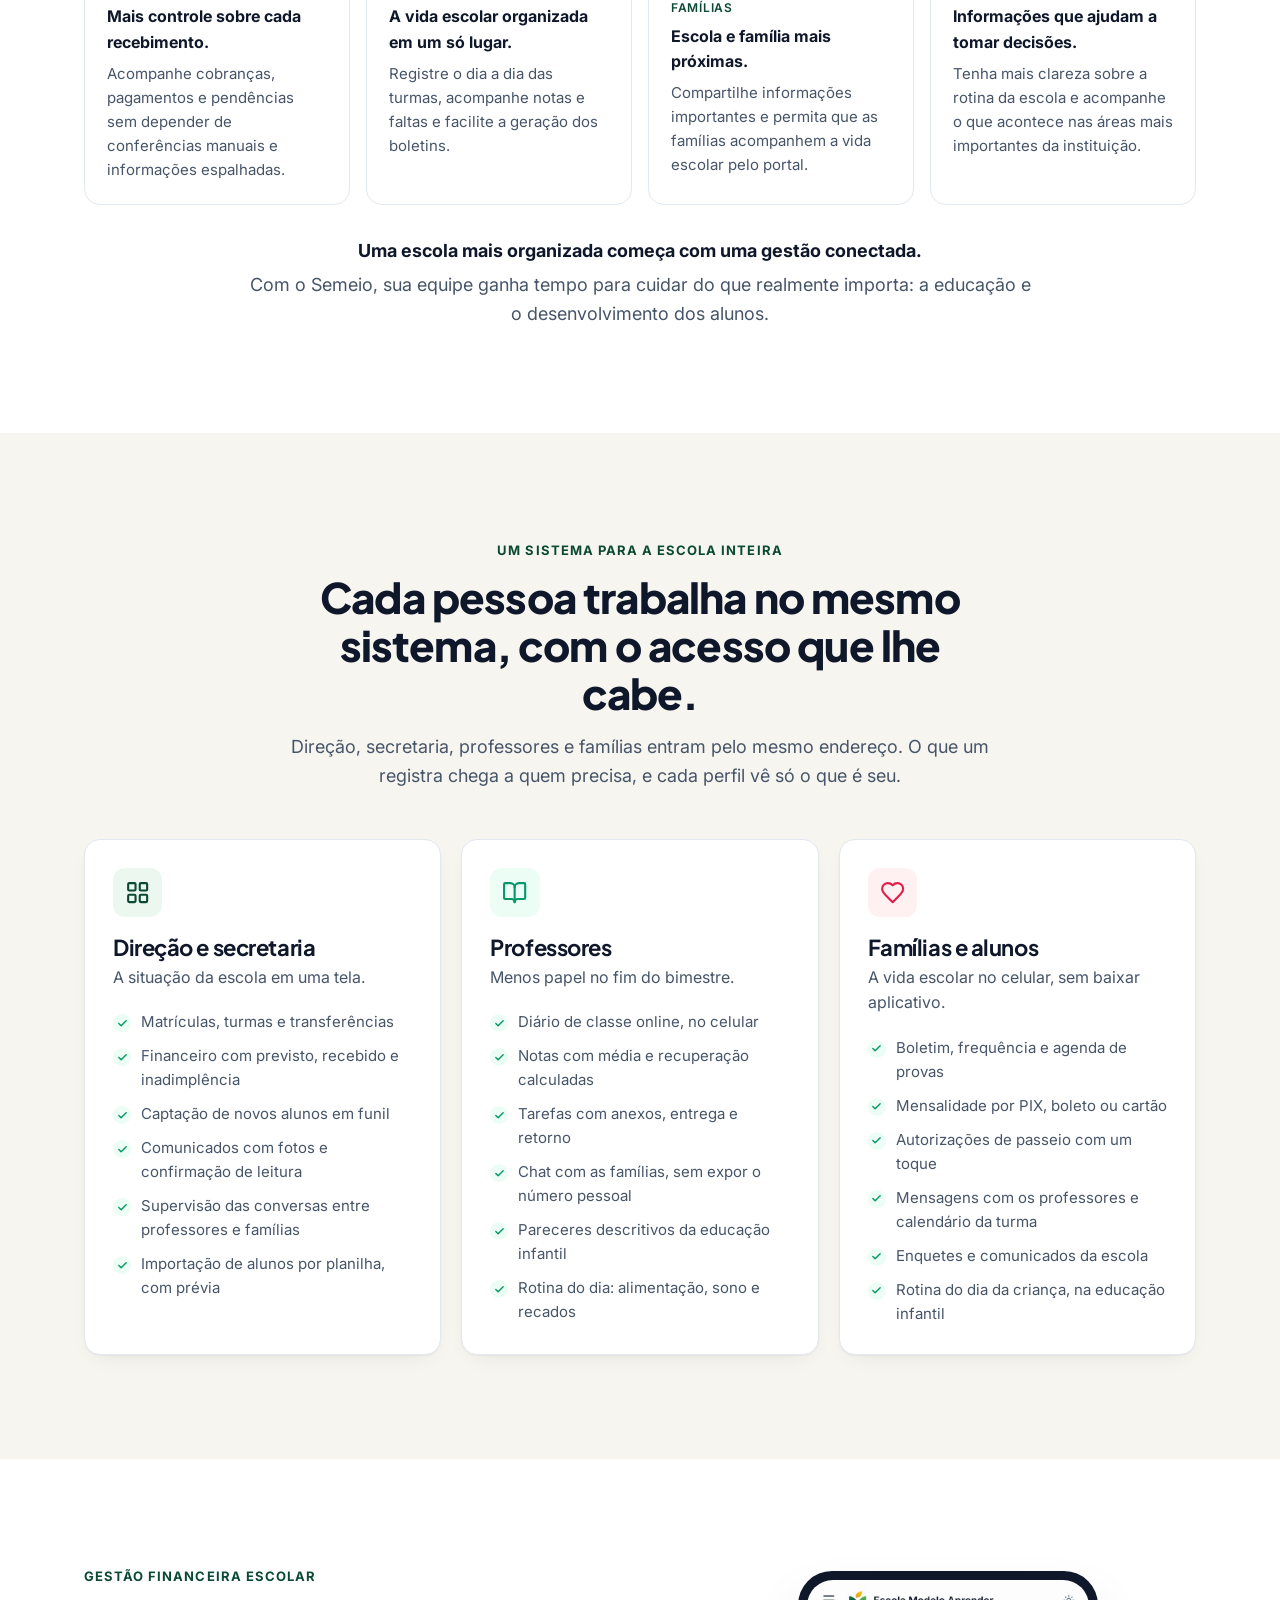
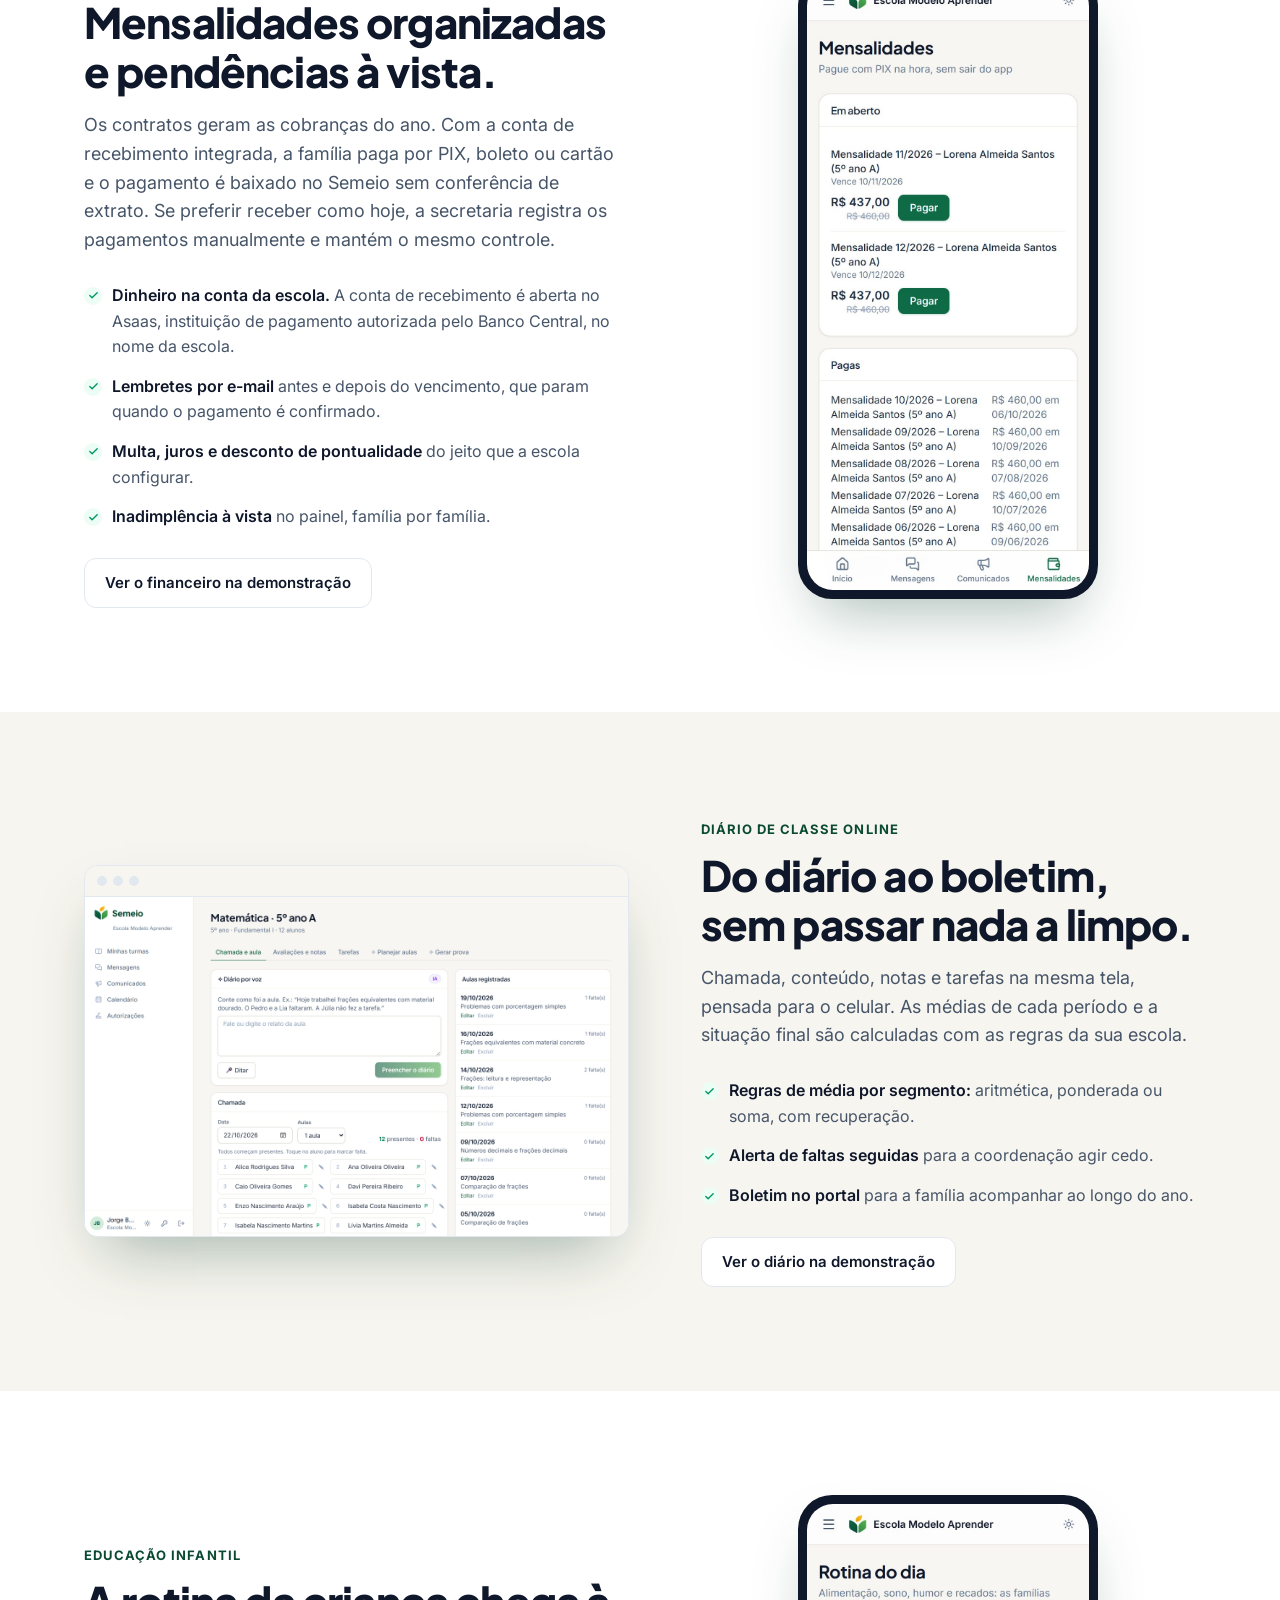
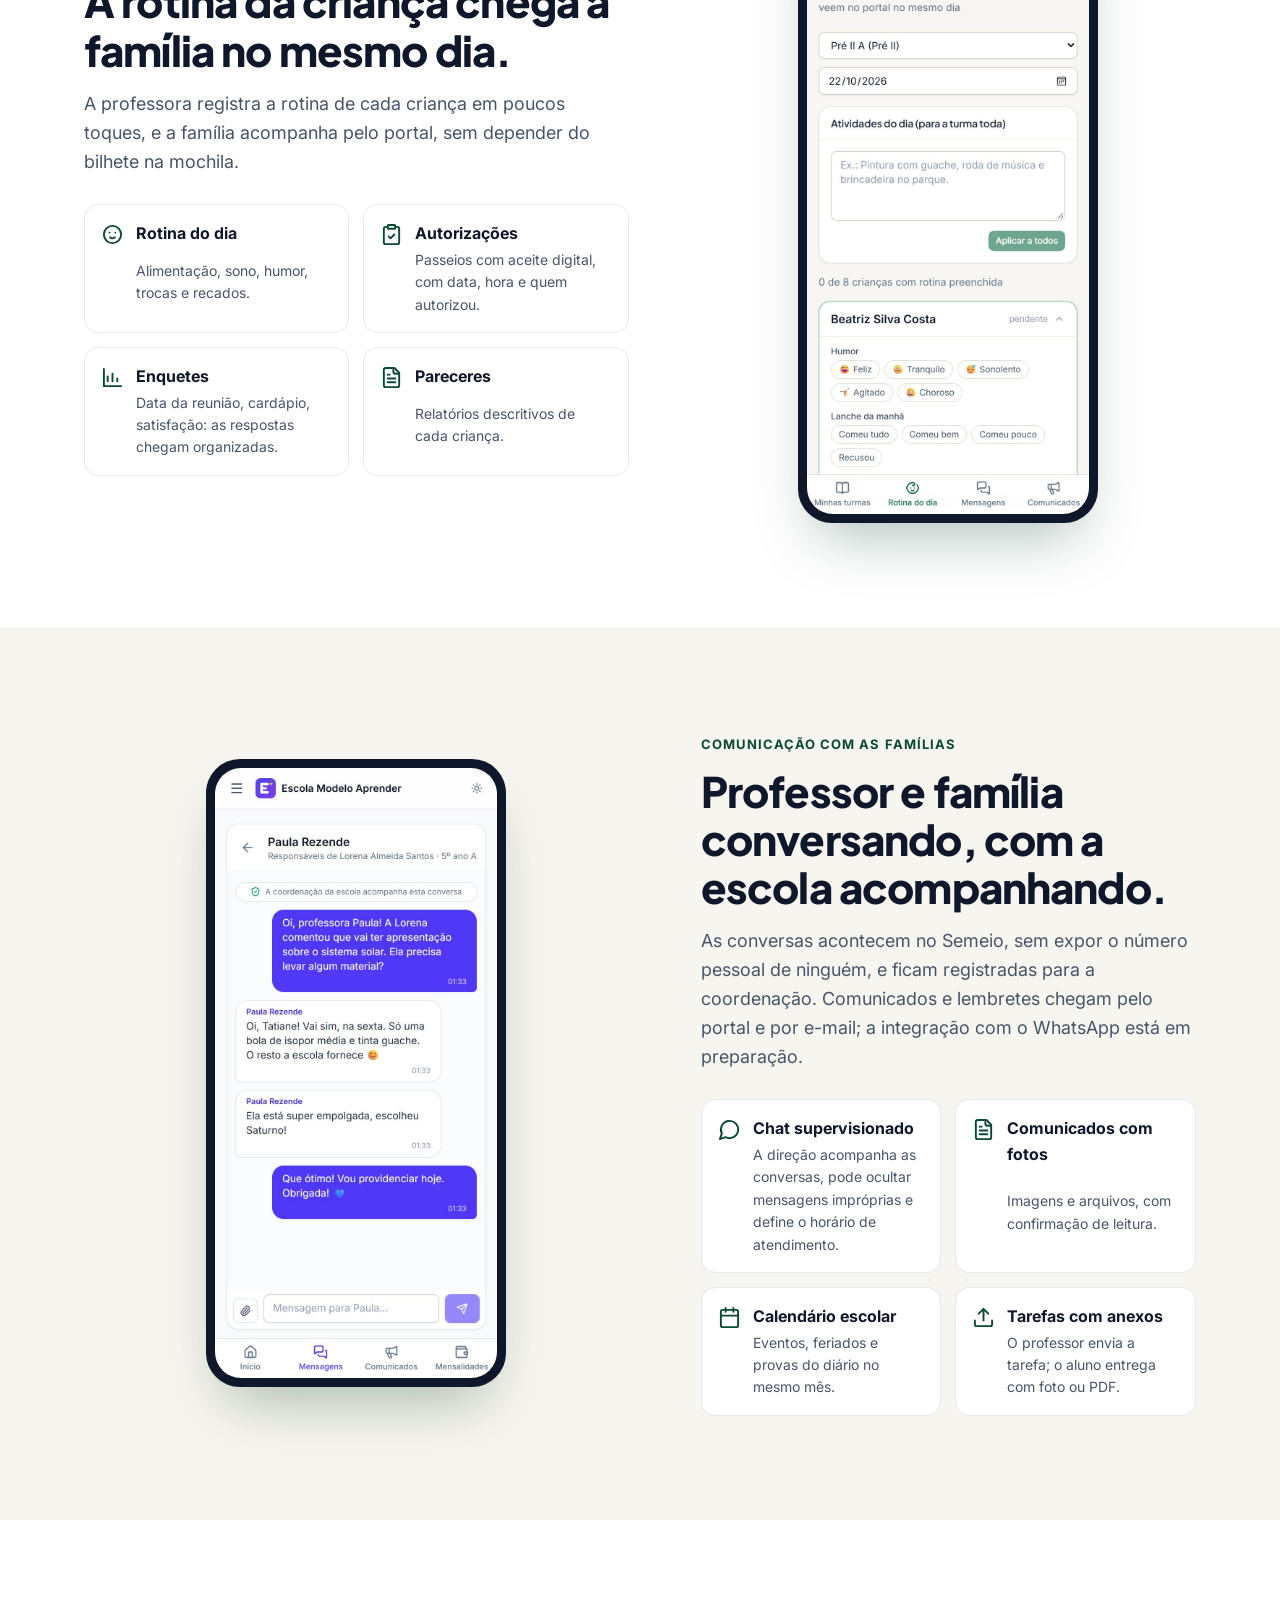
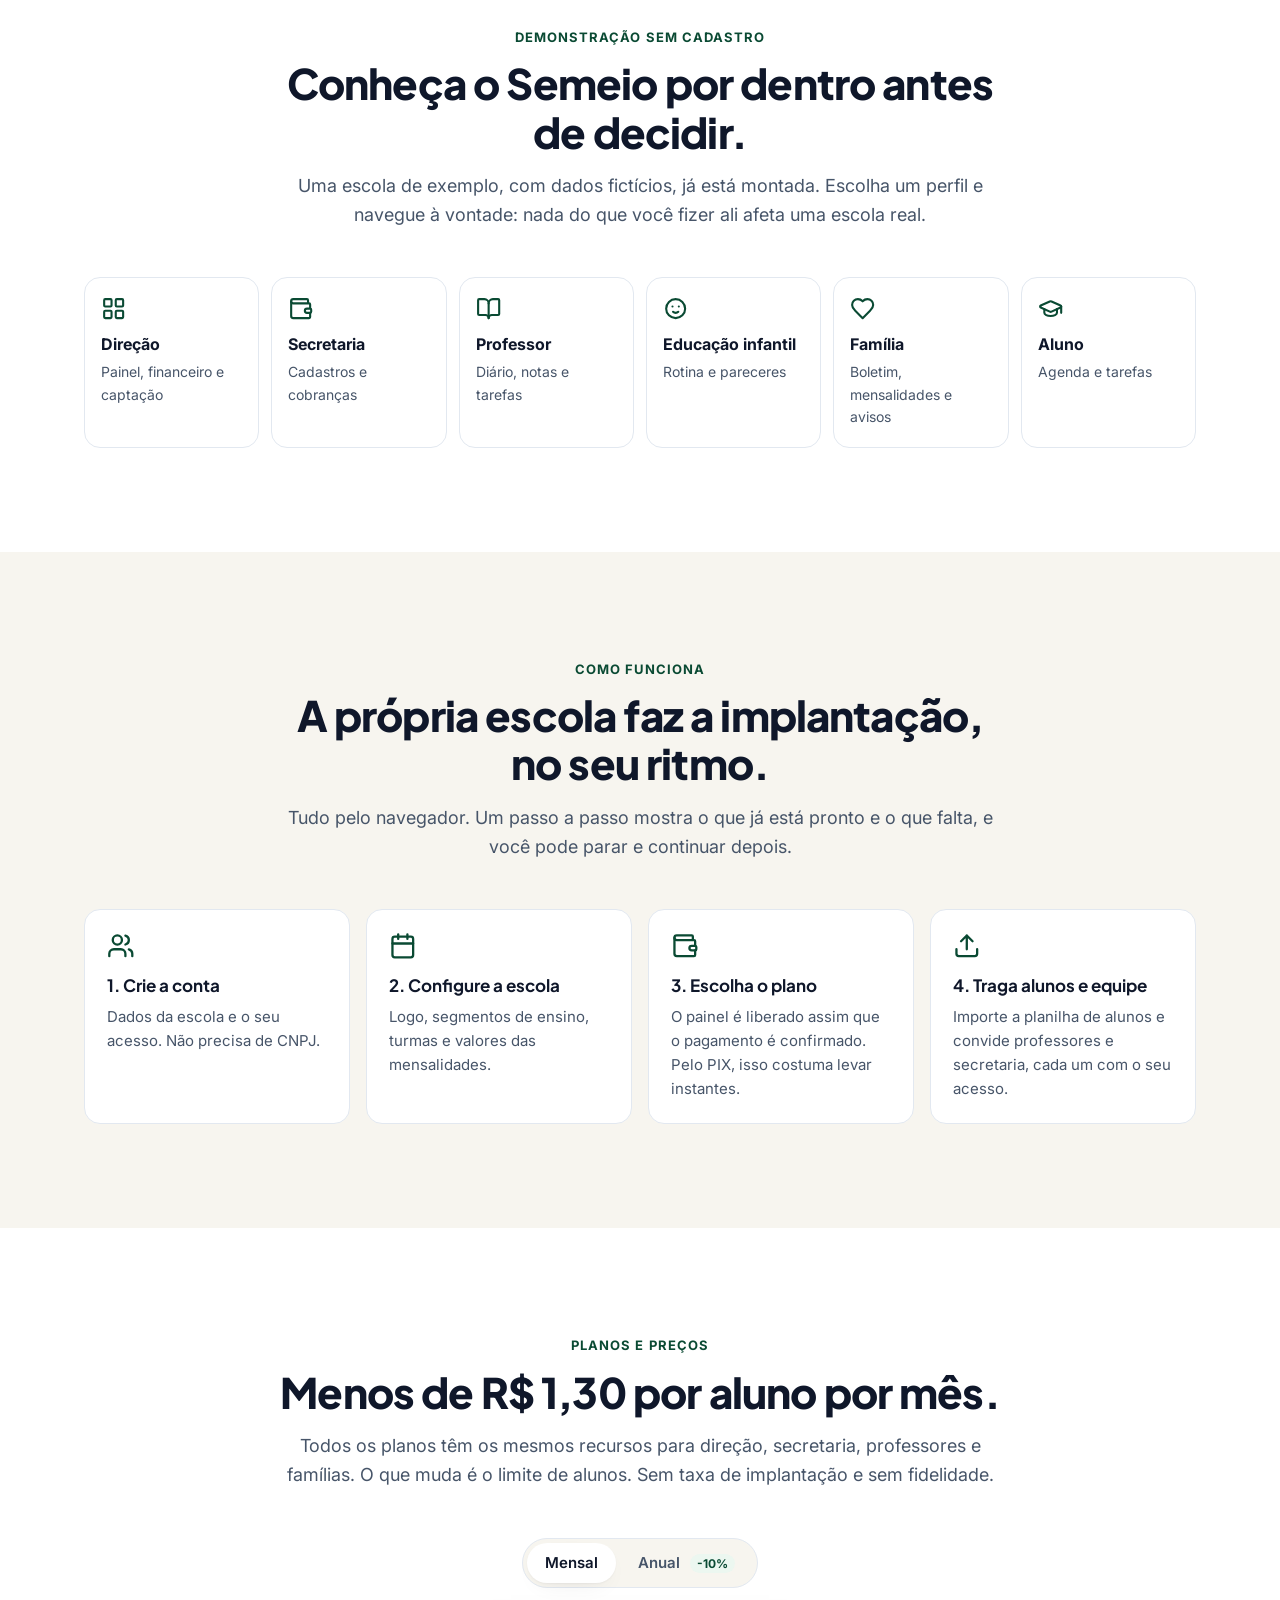
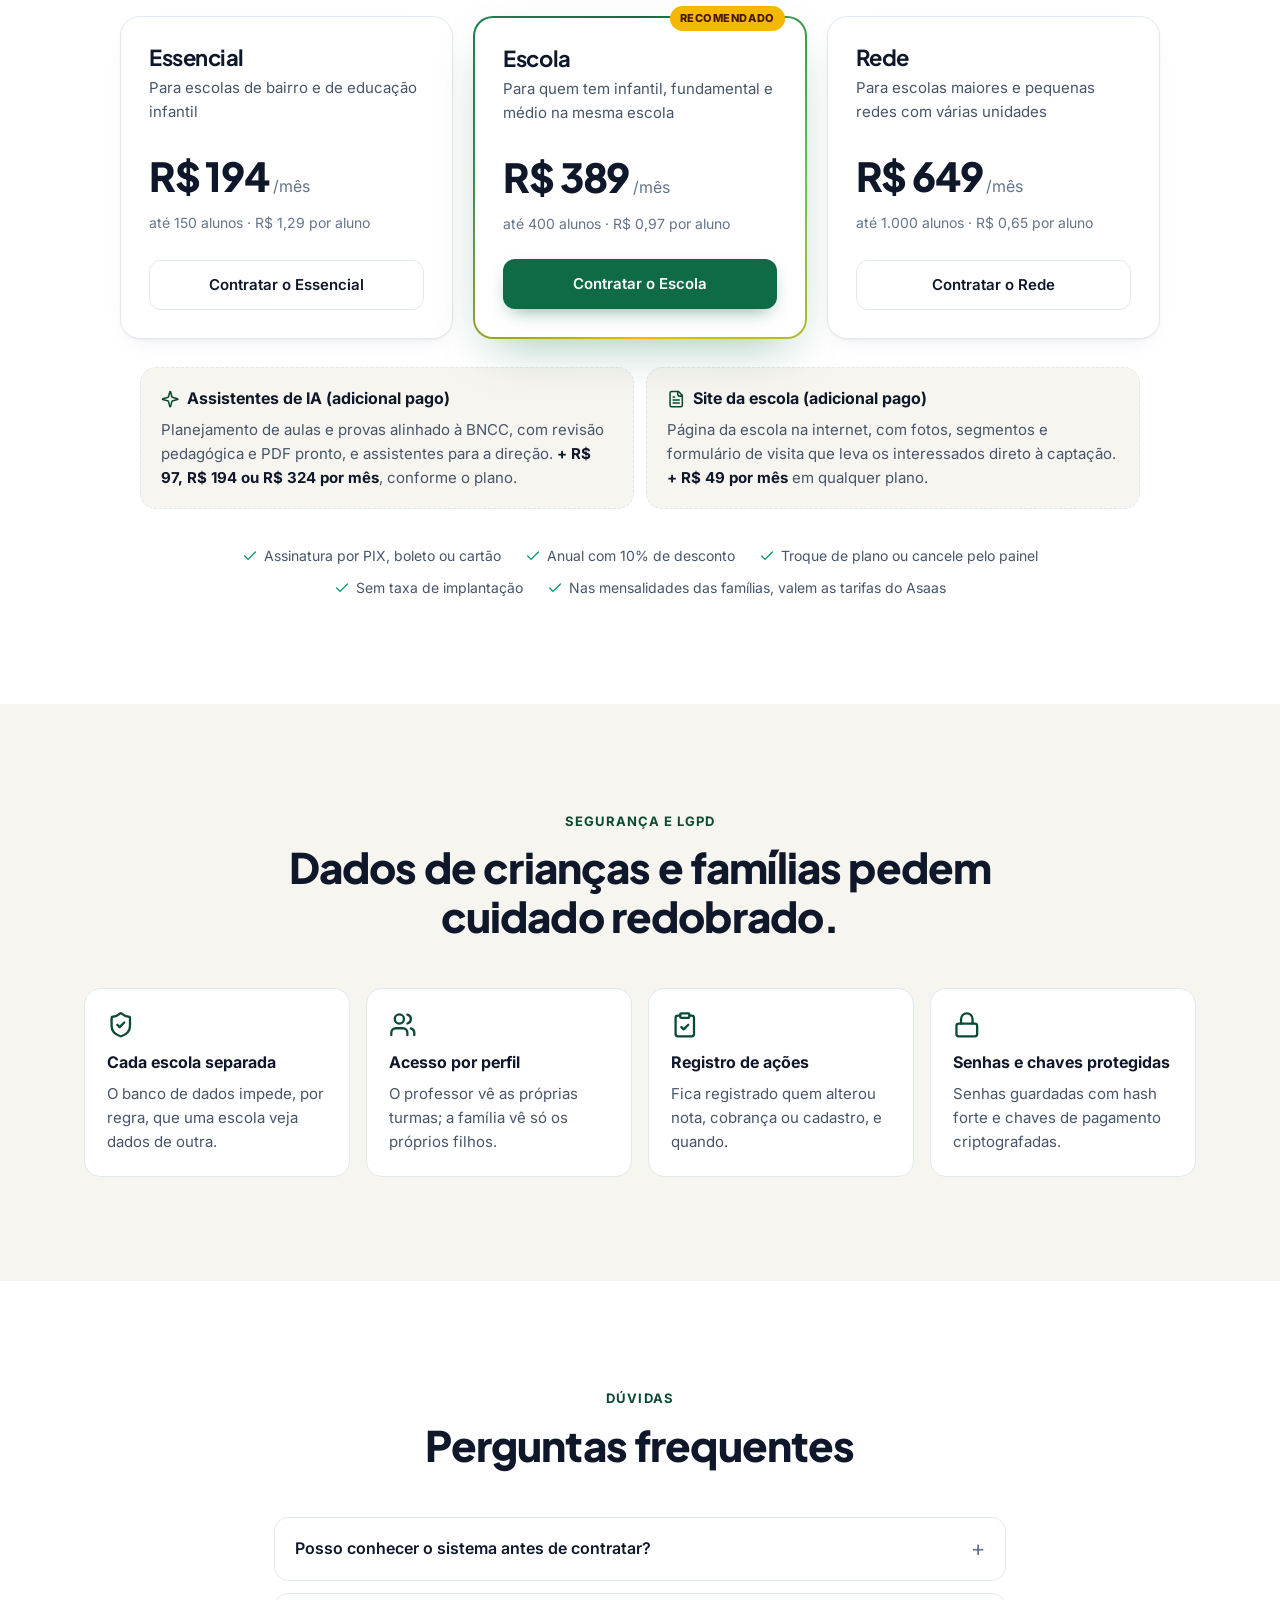
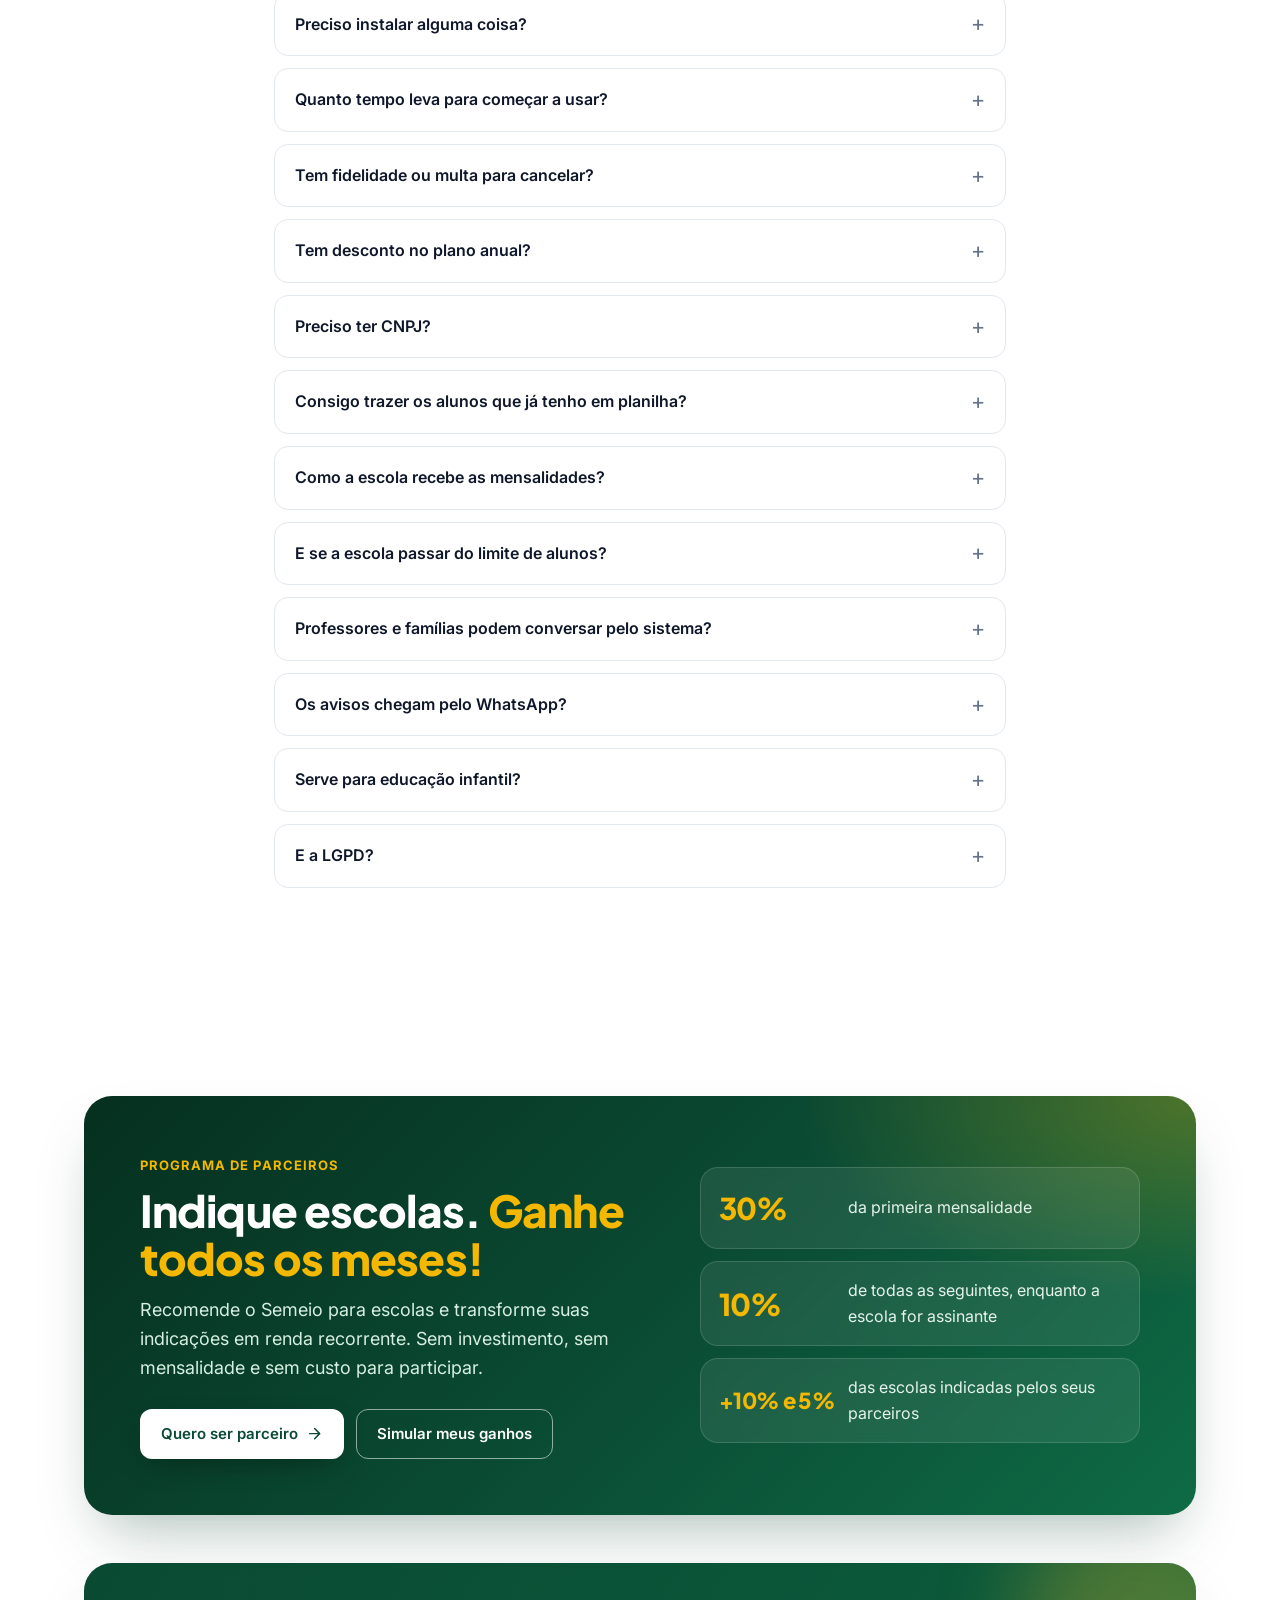
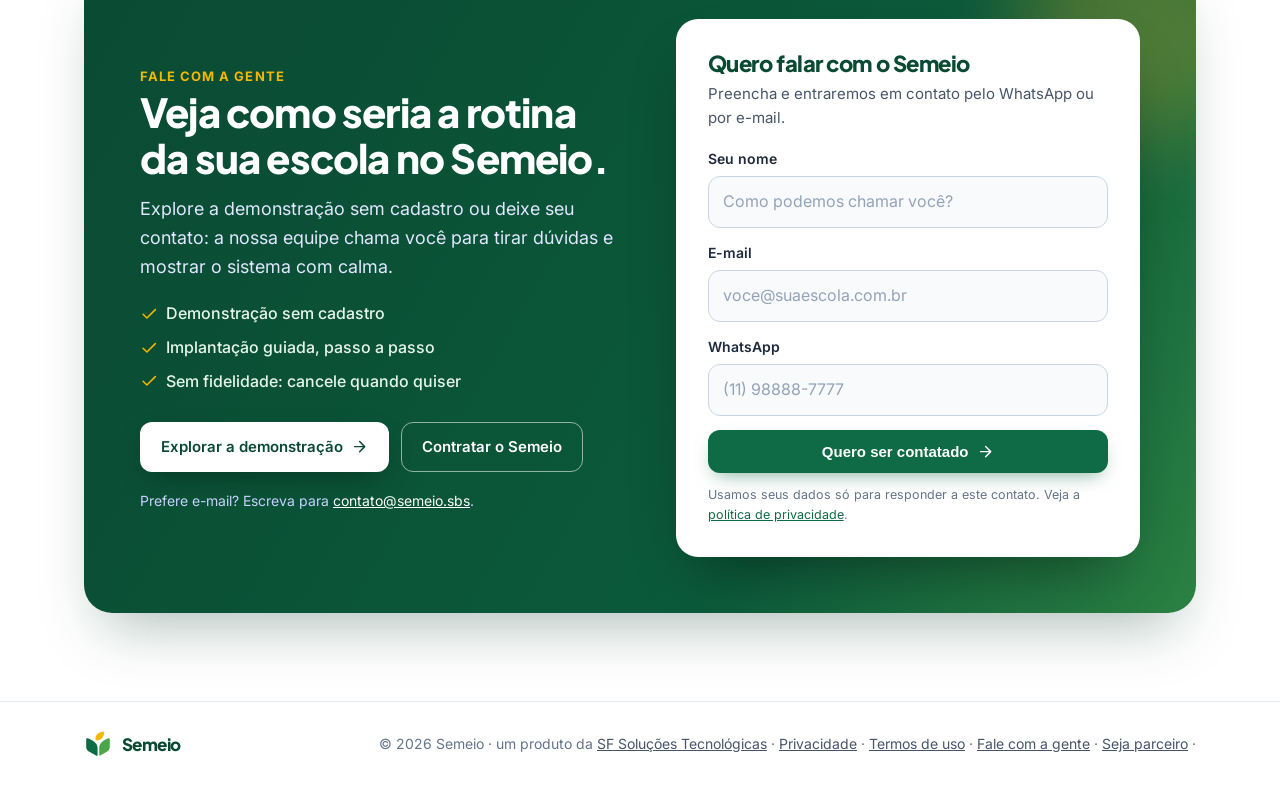
==== commit 9599e4a1: "Acordo de cobrança revisado na tela e enviado por e-mail ou WhatsApp; formulário de contato na landi" ====
--- a/index.html
+++ b/index.html
@@ -128,6 +128,7 @@
           <a href="#como-funciona">Como funciona</a>
           <a href="#precos">Preços</a>
           <a href="#duvidas">Dúvidas</a>
+          <a href="#contato">Contato</a>
           <a href="parceiros/">Seja parceiro</a>
           <a href="https://app.semeio.sbs/" data-app="/" data-evento="entrar">Entrar</a>
         </nav>
@@ -575,16 +576,56 @@
         </div>
       </section>
 
-      <!-- Chamada final -->
+      <!-- Chamada final e formulário de contato -->
       <section id="contato" class="final">
         <div class="conteiner final__caixa">
-          <h2>Veja como seria a rotina da sua escola no Semeio.</h2>
-          <p>Explore a demonstração sem cadastro. Quando decidir contratar, a implantação é guiada e você pode cancelar quando quiser.</p>
-          <div class="final__acoes">
-            <a class="botao botao--claro" href="https://app.semeio.sbs/?demo=direcao" data-app="/?demo=direcao" data-evento="demo" data-perfil="direcao" data-origem-cta="final">Explorar a demonstração <svg class="ic"><use href="#i-arrow" /></svg></a>
-            <a class="botao botao--contorno-claro" href="https://app.semeio.sbs/cadastro" data-app="/cadastro" data-evento="assinar" data-origem-cta="final">Contratar o Semeio</a>
-          </div>
-          <p class="final__nota">Ficou com alguma dúvida? Escreva para <a href="mailto:contato@semeio.sbs?subject=D%C3%BAvida%20sobre%20o%20Semeio" data-evento="contato">contato@semeio.sbs</a>.</p>
+          <div class="final__grade">
+            <div class="final__texto">
+              <span class="sobretitulo sobretitulo--claro">Fale com a gente</span>
+              <h2>Veja como seria a rotina da sua escola no Semeio.</h2>
+              <p>Explore a demonstração sem cadastro ou deixe seu contato: a nossa equipe chama você para tirar dúvidas e mostrar o sistema com calma.</p>
+              <ul class="final__lista">
+                <li><svg class="ic"><use href="#i-check" /></svg> Demonstração sem cadastro</li>
+                <li><svg class="ic"><use href="#i-check" /></svg> Implantação guiada, passo a passo</li>
+                <li><svg class="ic"><use href="#i-check" /></svg> Sem fidelidade: cancele quando quiser</li>
+              </ul>
+              <div class="final__acoes">
+                <a class="botao botao--claro" href="https://app.semeio.sbs/?demo=direcao" data-app="/?demo=direcao" data-evento="demo" data-perfil="direcao" data-origem-cta="final">Explorar a demonstração <svg class="ic"><use href="#i-arrow" /></svg></a>
+                <a class="botao botao--contorno-claro" href="https://app.semeio.sbs/cadastro" data-app="/cadastro" data-evento="assinar" data-origem-cta="final">Contratar o Semeio</a>
+              </div>
+              <p class="final__nota">Prefere e-mail? Escreva para <a href="mailto:contato@semeio.sbs?subject=D%C3%BAvida%20sobre%20o%20Semeio" data-evento="contato">contato@semeio.sbs</a>.</p>
+            </div>
+
+            <form class="contato" id="form-contato" novalidate>
+              <div class="contato__campos">
+                <h3>Quero falar com o Semeio</h3>
+                <p class="contato__sub">Preencha e entraremos em contato pelo WhatsApp ou por e-mail.</p>
+                <label class="contato__campo">
+                  <span>Seu nome</span>
+                  <input name="nome" type="text" autocomplete="name" placeholder="Como podemos chamar você?" required minlength="2" maxlength="120" />
+                </label>
+                <label class="contato__campo">
+                  <span>E-mail</span>
+                  <input name="email" type="email" autocomplete="email" inputmode="email" placeholder="voce@suaescola.com.br" required maxlength="200" />
+                </label>
+                <label class="contato__campo">
+                  <span>WhatsApp</span>
+                  <input name="whatsapp" type="tel" autocomplete="tel-national" inputmode="tel" placeholder="(11) 98888-7777" required maxlength="20" />
+                </label>
+                <!-- Campo escondido: só robôs preenchem. -->
+                <label class="contato__robo" aria-hidden="true">Empresa <input name="empresa" type="text" tabindex="-1" autocomplete="off" /></label>
+                <p class="contato__erro" role="alert" hidden></p>
+                <button type="submit" class="botao botao--primario contato__enviar">Quero ser contatado <svg class="ic"><use href="#i-arrow" /></svg></button>
+                <p class="contato__lgpd">Usamos seus dados só para responder a este contato. Veja a <a href="https://app.semeio.sbs/privacidade">política de privacidade</a>.</p>
+              </div>
+              <div class="contato__ok" role="status" hidden>
+                <span class="contato__ok-icone"><svg class="ic"><use href="#i-check" /></svg></span>
+                <h3>Recebemos seu contato!</h3>
+                <p>Em breve a nossa equipe fala com você. Enquanto isso, que tal explorar a demonstração?</p>
+                <a class="botao botao--primario" href="https://app.semeio.sbs/?demo=direcao" data-app="/?demo=direcao" data-evento="demo" data-perfil="direcao" data-origem-cta="contato">Explorar a demonstração <svg class="ic"><use href="#i-arrow" /></svg></a>
+              </div>
+            </form>
+          </div>
         </div>
       </section>
     </main>
@@ -599,6 +640,7 @@
           © <span id="ano">2026</span> Semeio · um produto da <a href="https://github.com/sf-solucoestecnologicas">SF Soluções Tecnológicas</a> ·
           <a href="https://app.semeio.sbs/privacidade">Privacidade</a> ·
           <a href="https://app.semeio.sbs/termos">Termos de uso</a> ·
+          <a href="#contato">Fale com a gente</a> ·
           <a href="parceiros/">Seja parceiro</a> ·
           <a href="#" data-abrir-cookies hidden>Cookies</a>
         </p>
--- a/estilo.css
+++ b/estilo.css
@@ -1000,6 +1000,188 @@
   color: #fff;
 }
 
+/* Chamada final em duas colunas: texto à esquerda e formulário de contato à direita.
+   A caixa tem fundo verde fixo, então o cartão usa cores fixas nos dois temas. */
+.final__grade {
+  position: relative;
+  z-index: 1;
+  display: grid;
+  gap: 32px;
+  align-items: center;
+}
+.final__texto .final__lista {
+  display: grid;
+  gap: 8px;
+  margin: 20px auto 0;
+  padding: 0;
+  width: fit-content;
+  list-style: none;
+  text-align: left;
+  color: #e7f6ec;
+  font-weight: 500;
+}
+.final__texto .final__nota {
+  position: relative;
+  margin-top: 18px;
+}
+.final__lista li {
+  display: flex;
+  align-items: center;
+  gap: 8px;
+}
+.final__lista .ic {
+  color: var(--faisca);
+}
+.final__texto > p:not(.final__nota) {
+  margin: 14px auto 0;
+  max-width: 36em;
+  color: #e0e7ff;
+  font-size: 18px;
+}
+@media (min-width: 960px) {
+  .final__caixa {
+    padding: 56px;
+    text-align: left;
+  }
+  .final__grade {
+    grid-template-columns: 1.05fr 1fr;
+    gap: 48px;
+  }
+  .final__texto > p:not(.final__nota),
+  .final__texto .final__lista {
+    margin-left: 0;
+  }
+  .final__texto .final__acoes {
+    justify-content: flex-start;
+  }
+}
+
+.contato {
+  position: relative;
+  padding: 28px 24px;
+  border-radius: 22px;
+  background: #ffffff;
+  color: #0f172a;
+  text-align: left;
+  box-shadow: 0 30px 60px -24px rgb(0 0 0 / 0.45);
+}
+.contato h3 {
+  font-family: var(--fonte-titulo);
+  font-size: 22px;
+  font-weight: 800;
+  color: #0a4a33;
+}
+.contato__sub {
+  margin: 6px 0 18px;
+  color: #475569;
+  font-size: 15px;
+}
+.contato__campo {
+  display: block;
+  margin-bottom: 14px;
+}
+.contato__campo span {
+  display: block;
+  margin-bottom: 6px;
+  font-size: 14px;
+  font-weight: 600;
+  color: #1e293b;
+}
+.contato__campo input {
+  width: 100%;
+  padding: 12px 14px;
+  border: 1px solid #cbd5e1;
+  border-radius: 12px;
+  background: #f8fafc;
+  color: #0f172a;
+  font: inherit;
+  font-size: 16px;
+  transition:
+    border-color 0.15s,
+    box-shadow 0.15s,
+    background 0.15s;
+}
+.contato__campo input::placeholder {
+  color: #94a3b8;
+}
+.contato__campo input:focus {
+  outline: none;
+  border-color: #0e6b45;
+  background: #ffffff;
+  box-shadow: 0 0 0 4px rgb(14 107 69 / 0.15);
+}
+.contato__campo input[aria-invalid="true"] {
+  border-color: #e11d48;
+  box-shadow: 0 0 0 4px rgb(225 29 72 / 0.12);
+}
+.contato__robo {
+  position: absolute;
+  left: -9999px;
+  width: 1px;
+  height: 1px;
+  overflow: hidden;
+}
+.contato__erro {
+  margin: 0 0 12px;
+  padding: 10px 12px;
+  border-radius: 10px;
+  background: #fff1f2;
+  color: #be123c;
+  font-size: 14px;
+}
+.contato .contato__enviar {
+  width: 100%;
+  background: #0e6b45;
+  color: #ffffff;
+}
+.contato .contato__enviar:hover {
+  background: #0a4a33;
+}
+.contato__enviar[disabled] {
+  opacity: 0.7;
+  cursor: progress;
+}
+.contato__lgpd {
+  margin-top: 12px;
+  font-size: 12.5px;
+  color: #64748b;
+}
+.contato__lgpd a {
+  color: #0e6b45;
+}
+.contato__ok {
+  padding: 12px 0;
+  text-align: center;
+}
+.contato__ok p {
+  margin: 8px auto 20px;
+  max-width: 26em;
+  color: #475569;
+}
+.contato__ok .botao {
+  background: #0e6b45;
+  color: #ffffff;
+}
+.contato__ok-icone {
+  display: inline-grid;
+  place-items: center;
+  width: 56px;
+  height: 56px;
+  margin-bottom: 14px;
+  border-radius: 50%;
+  background: #ecf7f0;
+  color: #0e6b45;
+}
+.contato__ok-icone .ic {
+  width: 28px;
+  height: 28px;
+}
+@media (min-width: 640px) {
+  .contato {
+    padding: 32px;
+  }
+}
+
 .botao--contorno-claro {
   background: transparent;
   color: #fff;
